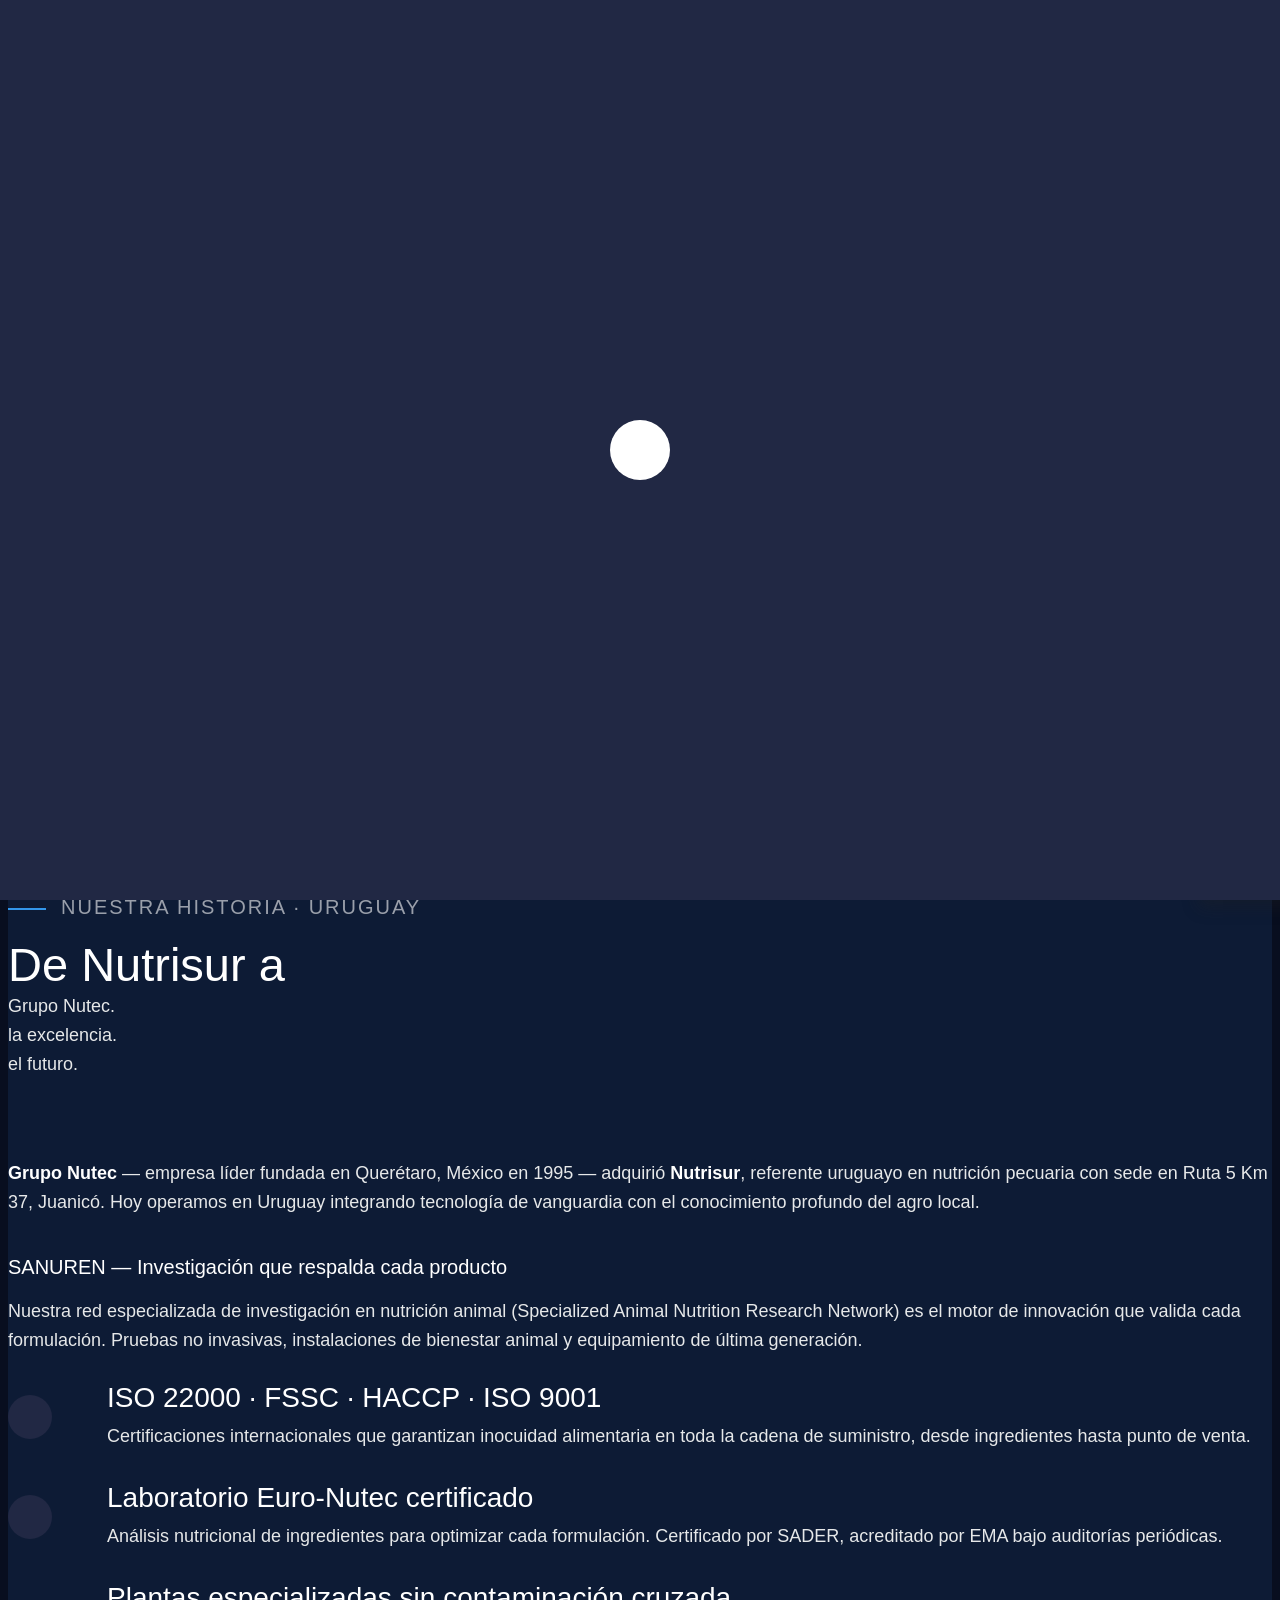
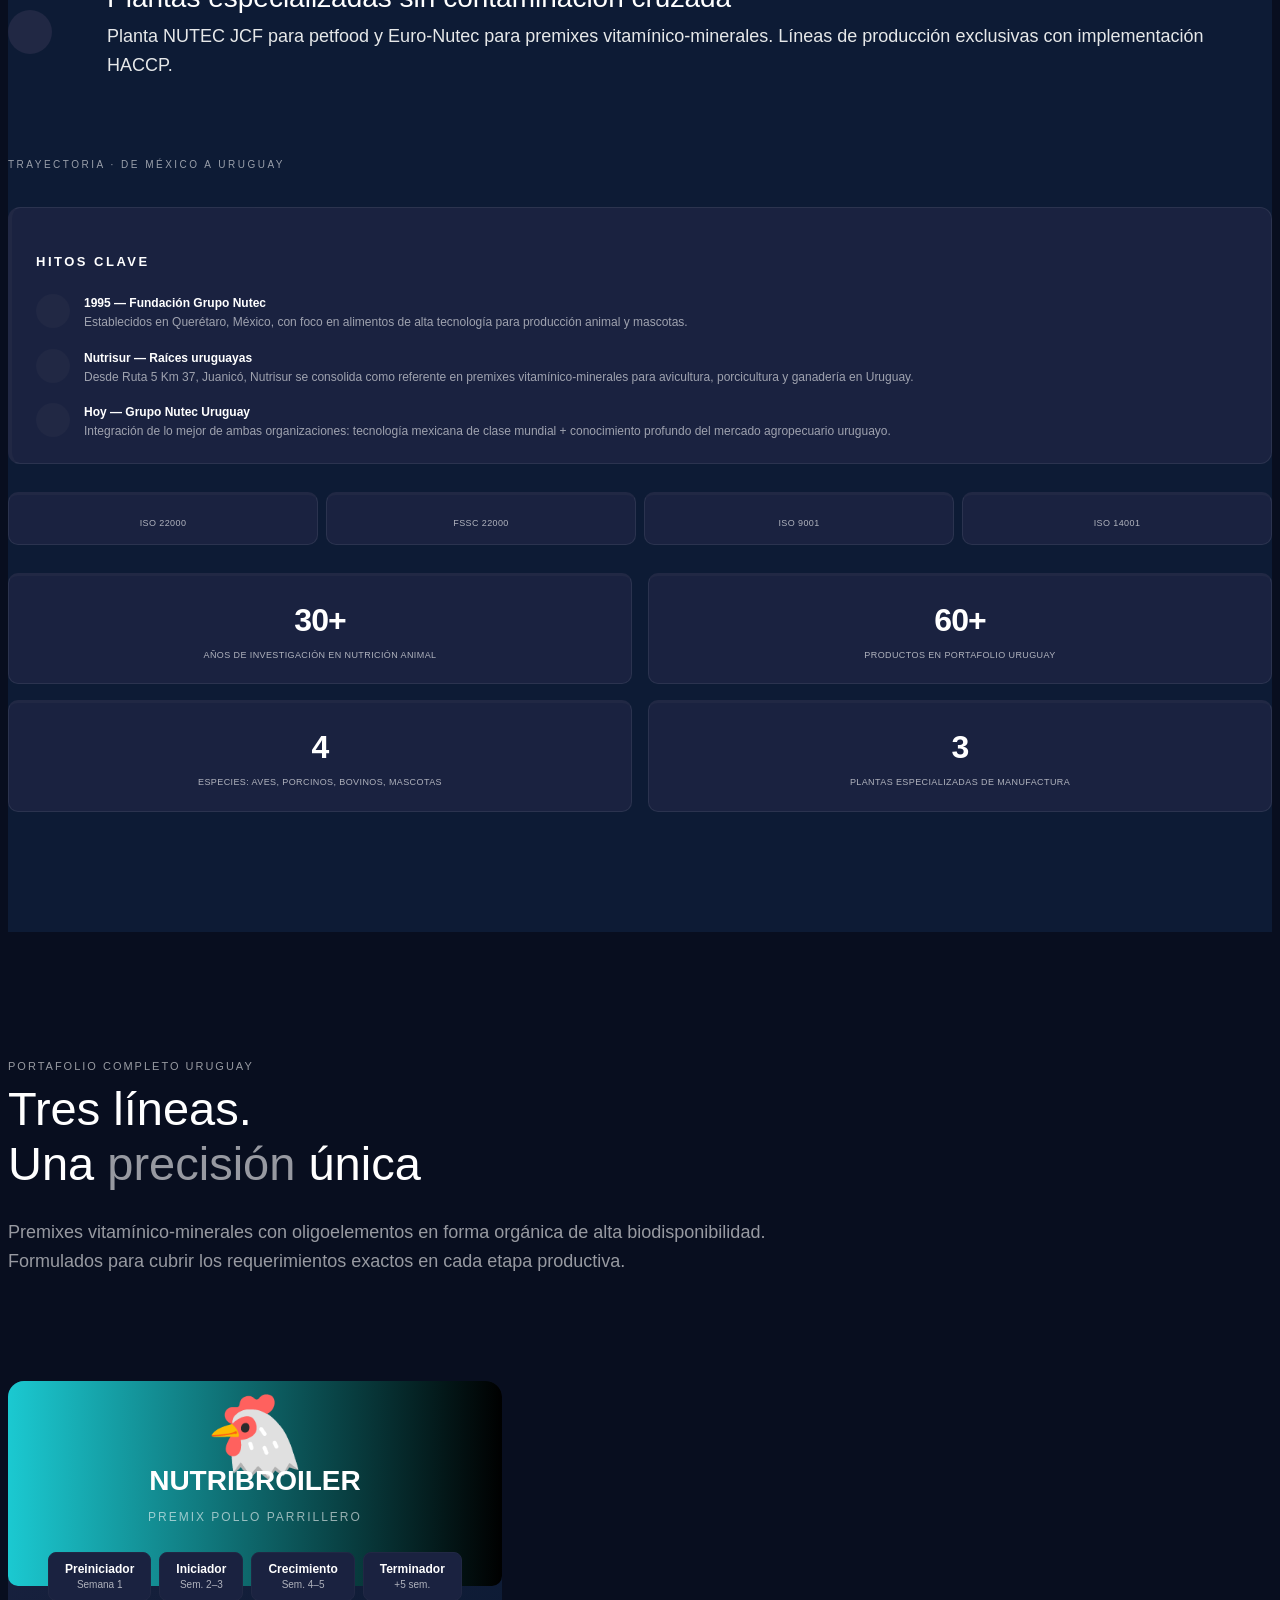
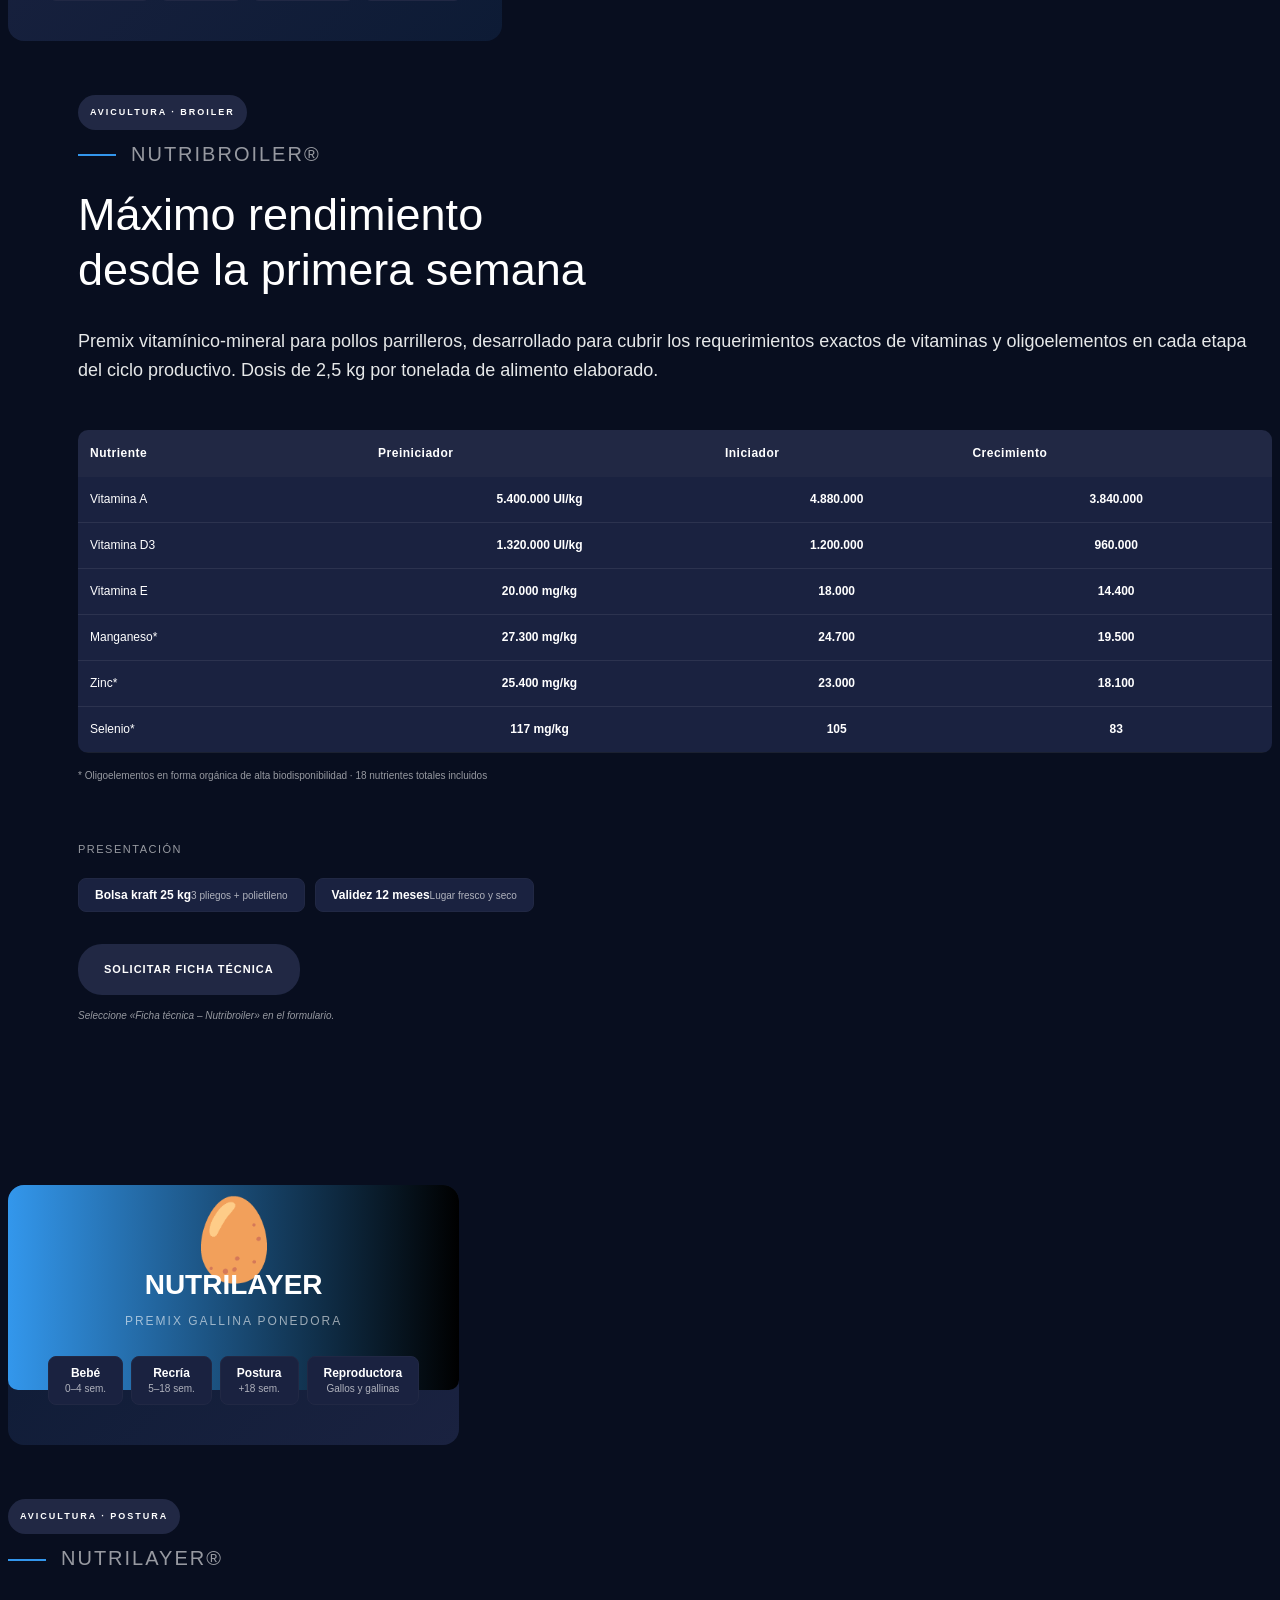
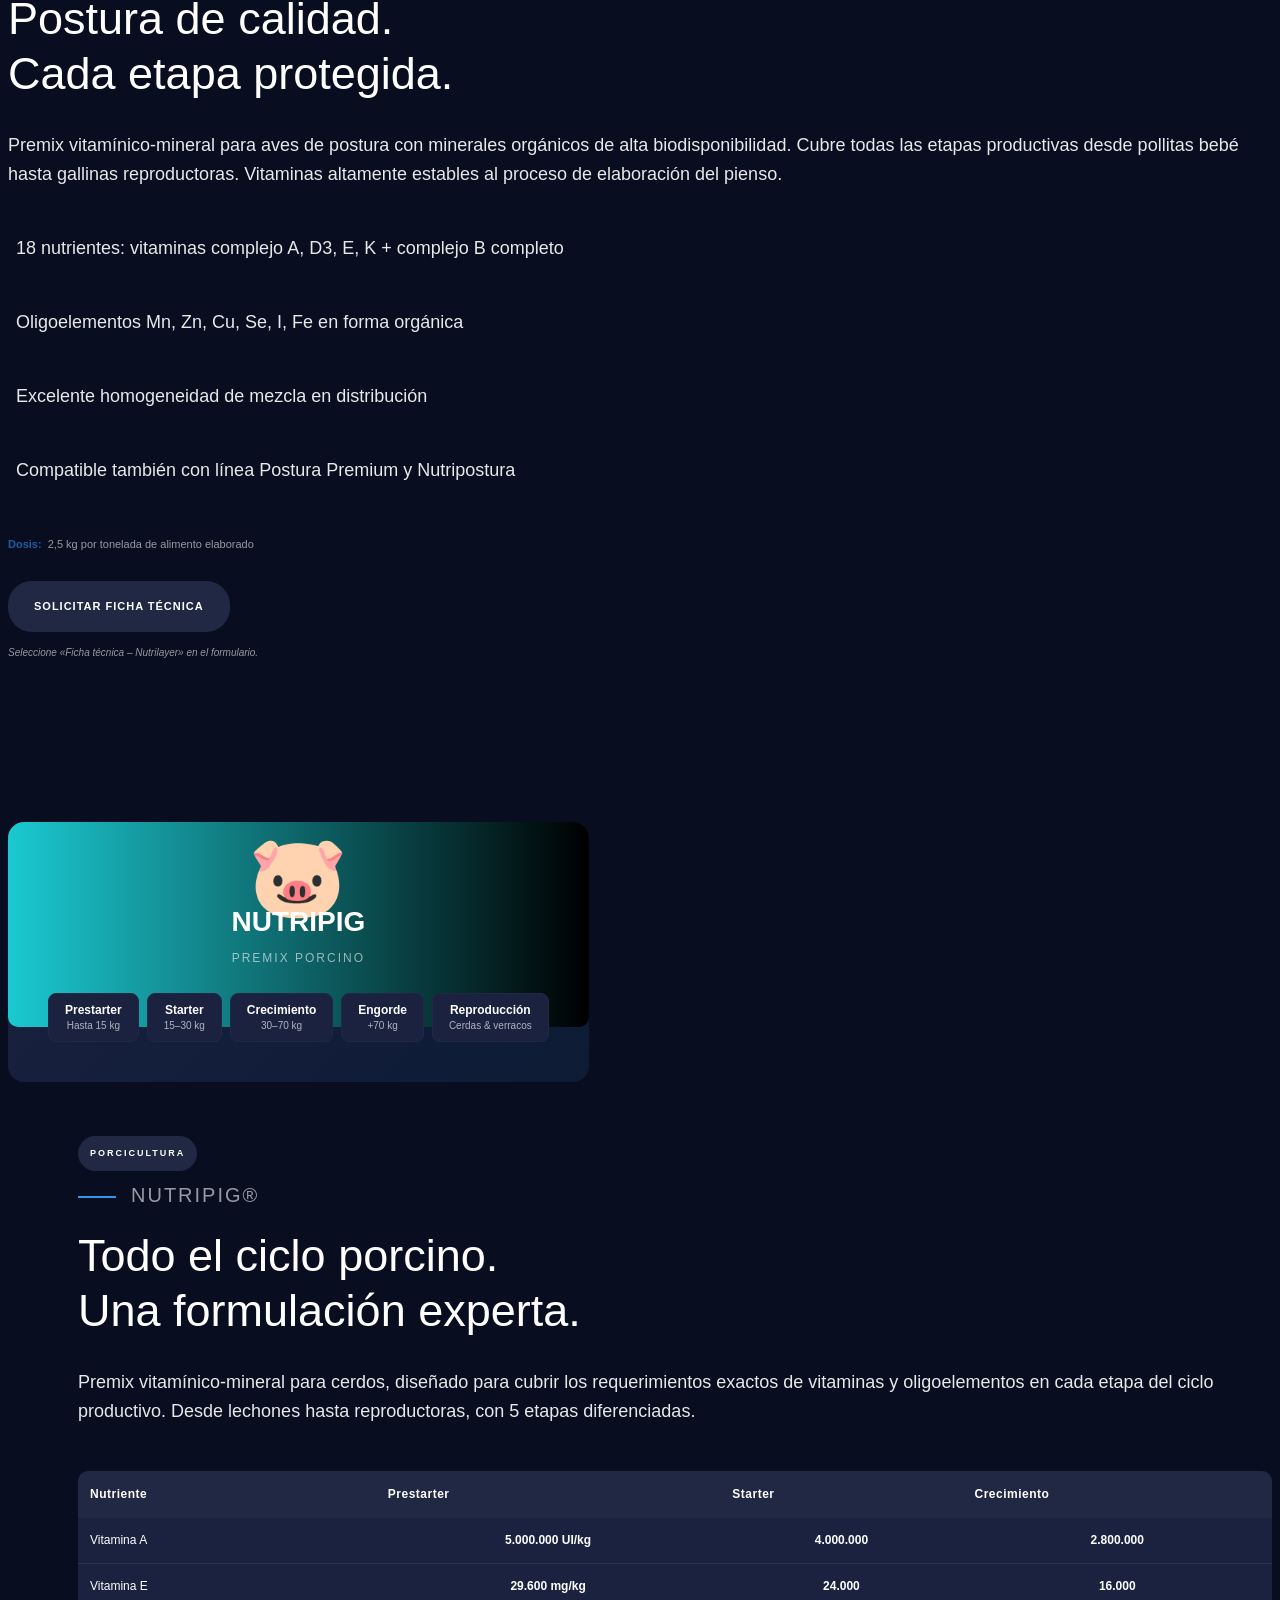
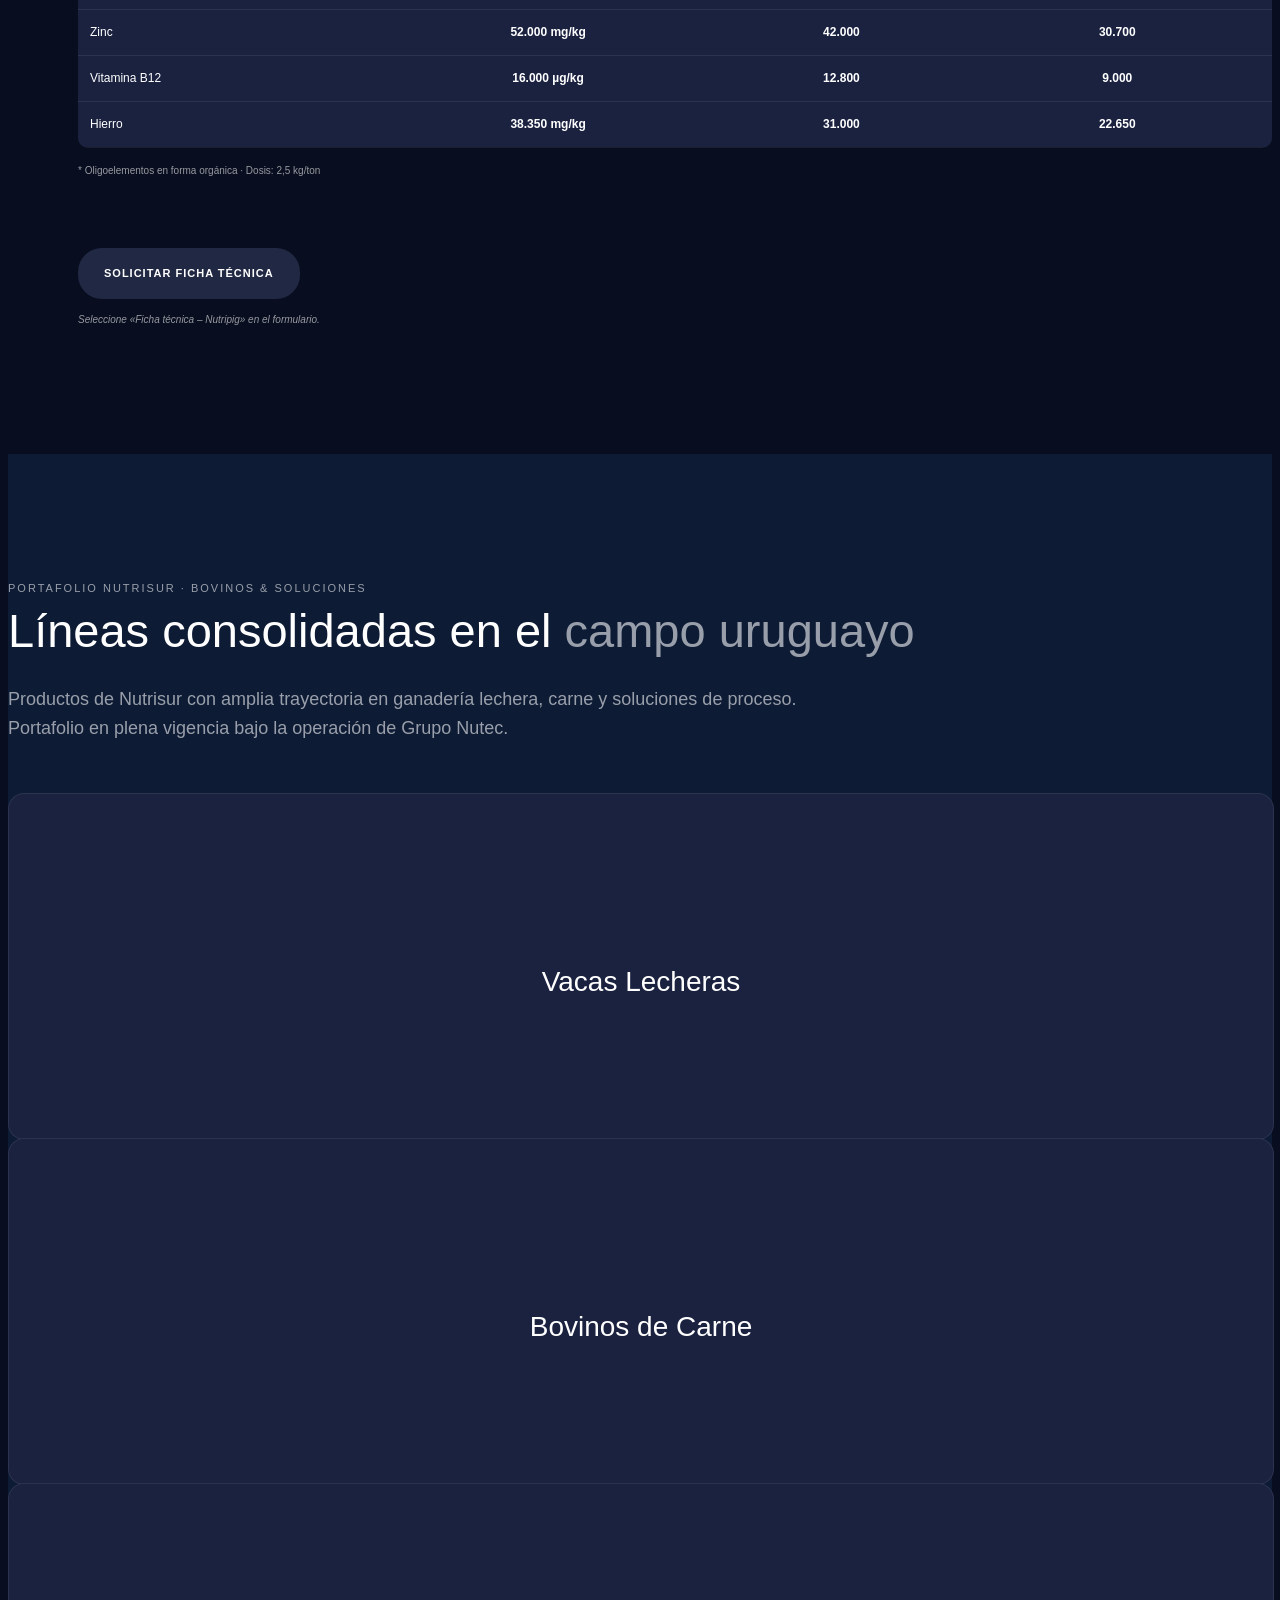
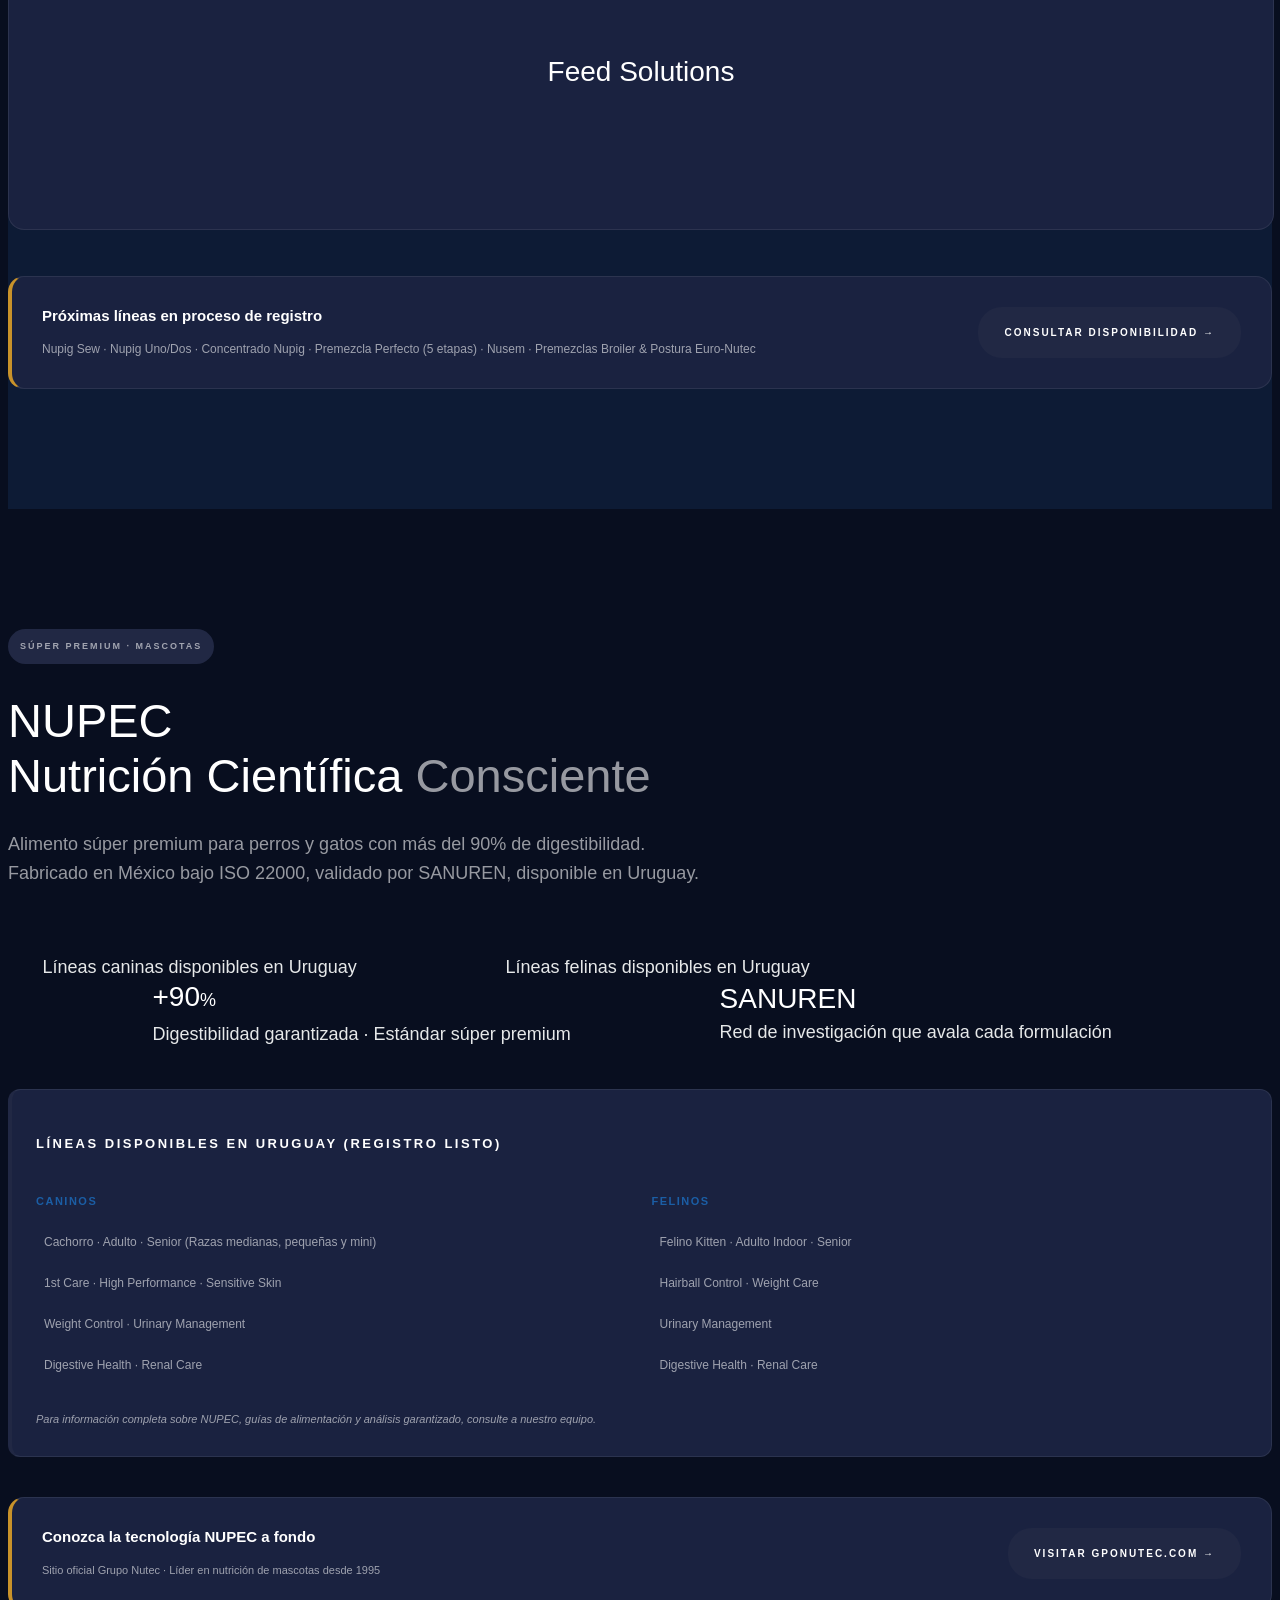
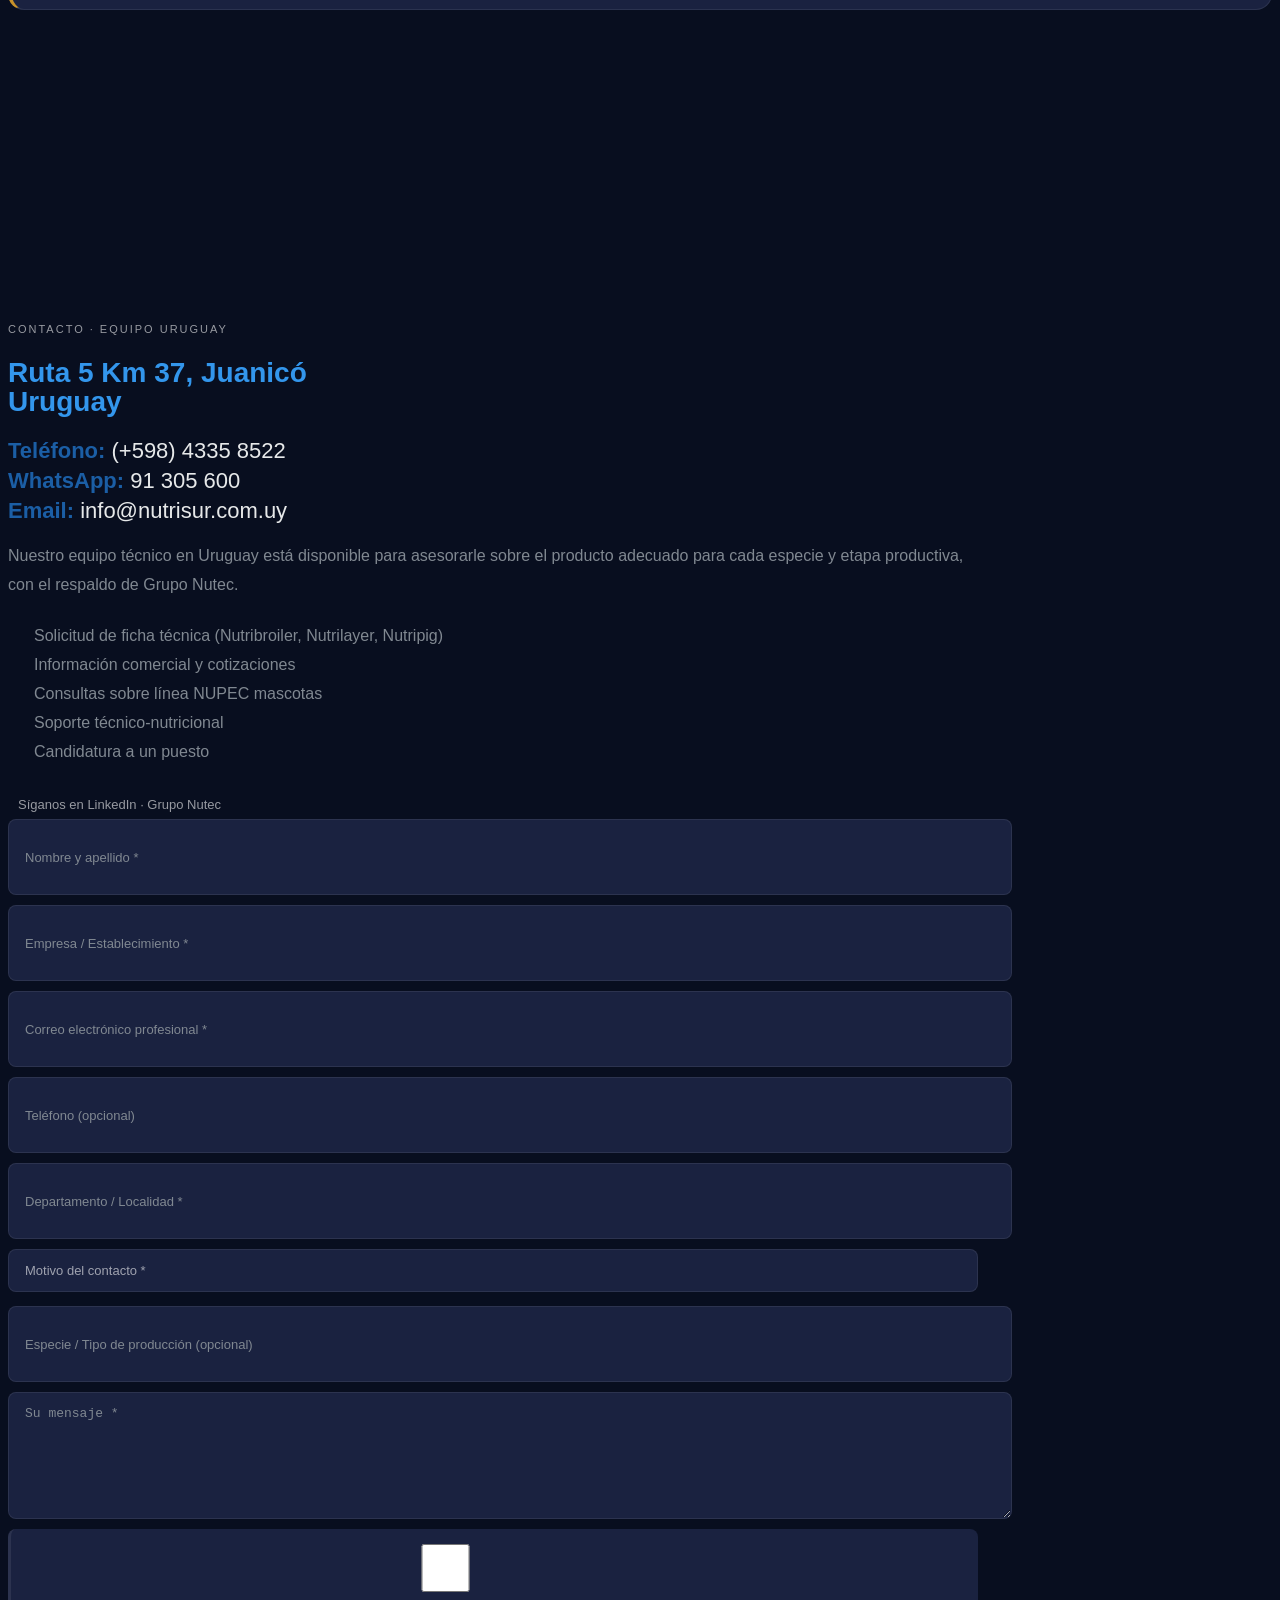
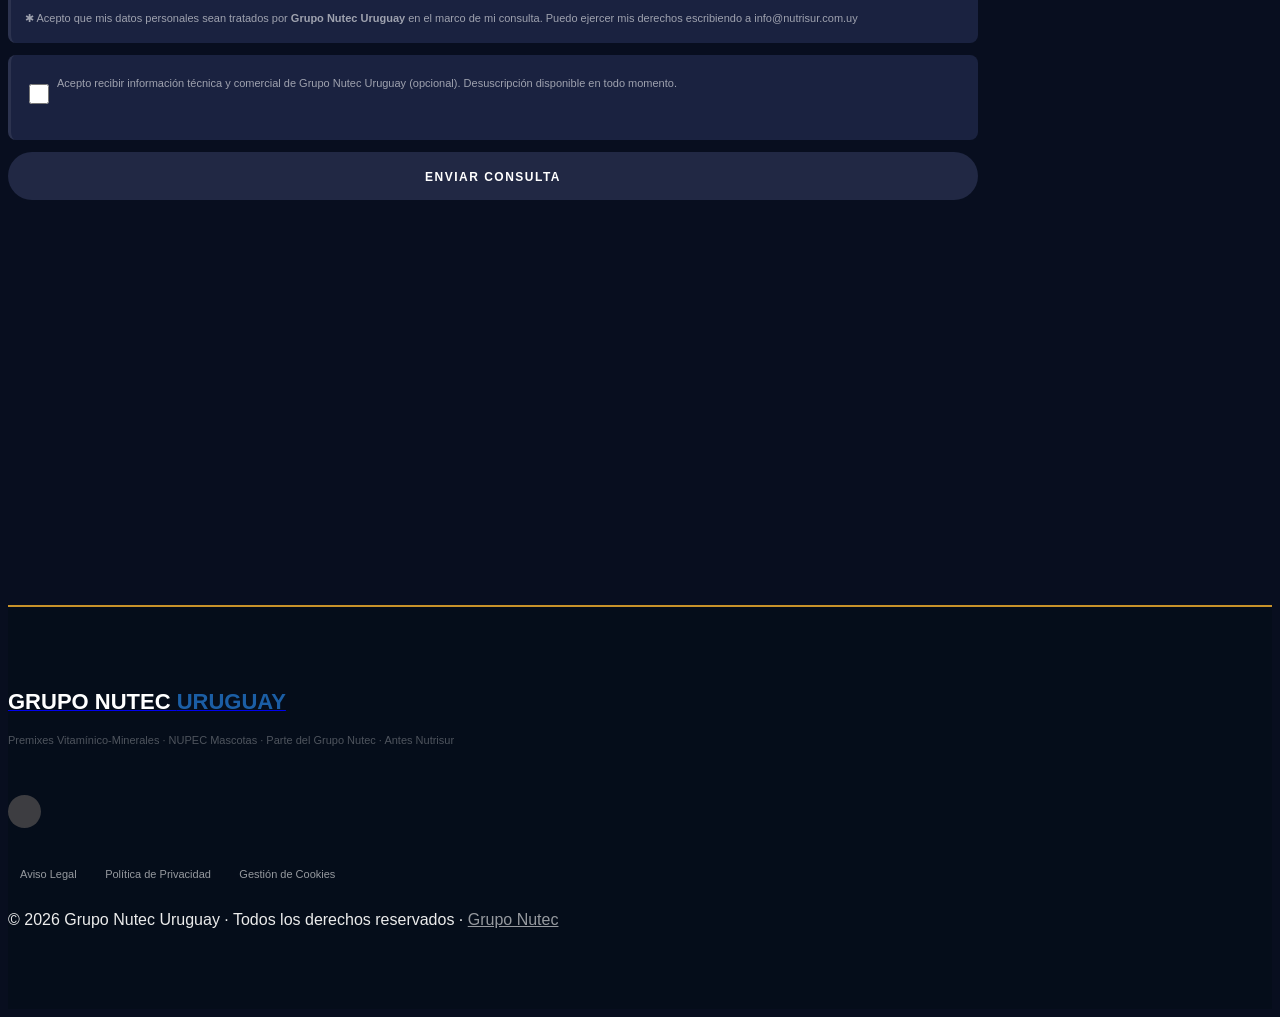
==== index.html @ b15d18fd "Base project created" ====
<!DOCTYPE html>
<html lang="es">

<head>
    <meta charset="UTF-8" />
    <title>Grupo Nutec Uruguay – Nutrición Animal de Precisión | Nutrisur</title>
    <meta name="description"
        content="Grupo Nutec Uruguay – Premixes vitamínico-minerales para aves, porcinos y bovinos. Línea NUPEC Super Premium para mascotas. Sede en Juanicó, Uruguay." />
    <meta name="viewport" content="width=device-width, initial-scale=1">

    <!-- Template CSS -->
    <link rel="stylesheet" href="css/style.css">
    <link rel="stylesheet" href="css/responsive.css">

    <!--
    ╔══════════════════════════════════════════════════════════════════╗
    ║  GRUPO NUTEC URUGUAY — OVERRIDE DE MARCA                        ║
    ║  Paleta: oscuro azul-marino Nutec + acento verde Uruguay         ║
    ║                                                                  ║
    ║  bg-deep    : #04100A   (fondo principal, casi negro-verde)      ║
    ║  bg-dark    : #071510   (hero, secciones oscuras)                ║
    ║  bg-mid     : #0E2318   (secciones alternas)                     ║
    ║  bg-card    : #142E1E   (cards, panels)                          ║
    ║  accent     : #1A6B3A   (CTA, verde corporativo Nutec)           ║
    ║  accent-h   : #115228   (hover)                                  ║
    ║  accent-lit : #3DB86A   (icons, highlights)                      ║
    ║  gold       : #C8922A   (acento dorado Uruguay)                  ║
    ╚══════════════════════════════════════════════════════════════════╝
    -->
</head>

<body class="_active-preloader-ovh home-page-four cookie-banner-ready">

    <!-- ════ COOKIE CONSENT BANNER ═══════════════════════════════════════ -->
    <div id="cookie-banner" class="cookie-banner" style="display:none;">
        <div class="cookie-content">
            <p>Utilizamos cookies para mejorar su experiencia. <a href="legal/privacidad-es.html"
                    id="cookie-settings-trigger">Más información</a></p>
            <div class="cookie-buttons">
                <button id="cookie-accept-all" class="cookie-btn cookie-accept">Aceptar todo</button>
                <button id="cookie-reject" class="cookie-btn cookie-reject">Rechazar</button>
                <button id="cookie-settings" class="cookie-btn cookie-settings">Configurar</button>
            </div>
        </div>
    </div>

    <!-- ════ COOKIE MODAL ═══════════════════════════════════════════════ -->
    <div id="cookie-modal" class="mfp-hide" style="background:transparent;">
        <div class="cookie-modal-content">
            <button class="mfp-close cookie-close" type="button" aria-label="Cerrar">&times;</button>
            <h3 id="cookie-modal-title">Gestión de cookies</h3>
            <div class="cookie-categories">
                <label class="cookie-category">
                    <input type="checkbox" id="essential" checked disabled>
                    <span>Esenciales (siempre activas)</span>
                    <small>Necesarias para el funcionamiento del sitio (navegación, formularios)</small>
                </label>
                <label class="cookie-category">
                    <input type="checkbox" id="analytics">
                    <span>Estadísticas</span>
                    <small>Google Analytics – Datos anónimos de uso (visitas, páginas vistas)</small>
                </label>
                <label class="cookie-category">
                    <input type="checkbox" id="marketing">
                    <span>Publicidad</span>
                    <small>LinkedIn, Google Ads – Personalización de anuncios</small>
                </label>
            </div>
            <div class="cookie-config-info">
                <p><strong>Configuración:</strong> Las cookies esenciales son obligatorias. Las demás requieren su
                    consentimiento.</p>
                <p><a href="legal/privacidad-es.html" target="_blank">Leer nuestra política de cookies completa</a></p>
            </div>
            <div class="cookie-modal-buttons">
                <button id="save-preferences" class="cookie-btn cookie-save" type="button">Guardar preferencias</button>
                <button id="accept-all-modal" class="cookie-btn cookie-accept" type="button">Aceptar todo</button>
            </div>
        </div>
    </div>

    <div class="preloader">
        <div class="spinner"></div>
    </div>

    <!-- ════════════════════════════════════════════════════
     §01 · HEADER
    ════════════════════════════════════════════════════════ -->
    <header class="header home-page-one" id="top">
        <nav class="navbar navbar-default header-navigation stricky">
            <div class="container clearfix">
                <div class="navbar-header">
                    <a class="navbar-brand" href="#hero">
                        <img src="css/images/NUTEC_URUGUAY_LOGO_LIGHT.png" alt="Grupo Nutec Uruguay – Nutrición Animal"
                            class="logo-default" style="max-height:44px;"
                            onerror="this.style.display='none'; this.parentNode.innerHTML='<span style=\'font-family:Barlow,sans-serif;font-weight:900;font-size:20px;color:#fff;letter-spacing:-0.5px;\'>GRUPO NUTEC <span style=\'color:#3DB86A;\'>UY</span></span>';" />
                    </a>
                </div>
                <div class="right-side-box">
                    <div class="lang-switcher">
                        <a href="index.html">🇺🇾 ES</a>
                        <a href="index-en.html">🇬🇧 EN</a>
                        <a href="index-pt.html">🇧🇷 PT</a>
                    </div>
                    <a href="#" class="sidemenu-btn flaticon-menu side-nav-opener" style="margin-left:14px;"></a>
                </div>
            </div>
        </nav>
    </header>


    <!-- ════════════════════════════════════════════════════
     §02 · HERO
    ════════════════════════════════════════════════════════ -->
    <section class="banner-style-four text-center" id="hero">
        <div class="container">

            <div class="tag-line">
                Nutrición Animal &nbsp;·&nbsp; Premixes Vitamínico-Minerales &nbsp;·&nbsp; Avicultura · Porcicultura ·
                Ganadería · Mascotas
            </div>

            <h3>
                Nutrición de precisión<br />
                para el agro <span>uruguayo</span>
            </h3>

            <p>
                Grupo Nutec adquirió Nutrisur e integra 30 años de investigación global<br />
                con el profundo conocimiento del mercado pecuario uruguayo.<br />
                Premixes, balanceados y alimentos súper premium para cada especie.
            </p>

            <div style="display:flex; gap:14px; justify-content:center; flex-wrap:wrap; margin-top:34px;">
                <a href="#productos" class="view-more scroll-to-target" data-target="#productos">
                    Ver portafolio
                </a>
                <a href="#contacto" class="view-more outline scroll-to-target" data-target="#contacto">
                    Consultar al equipo
                </a>
            </div>

        </div>
    </section>


    <!-- ════════════════════════════════════════════════════
     §03 · QUIÉNES SOMOS / HISTORIA
    ════════════════════════════════════════════════════════ -->
    <section class="about-style-two light-dark-bg sec-pad" id="quienes">
        <div class="container">
            <div class="row">

                <div class="col-md-6">
                    <div class="about-content">
                        <div class="main-title-box">

                            <div class="tag-line">Nuestra historia · Uruguay</div>

                            <div class="title-text">
                                De Nutrisur a
                                <br>
                                <div class="type-wrap">
                                    <div class="typed-strings">
                                        <p>Grupo Nutec.</p>
                                        <p>la excelencia.</p>
                                        <p>el futuro.</p>
                                    </div>
                                    <div class="typed"></div>
                                </div>
                            </div>

                            <p>
                                <strong style="color:var(--white);">Grupo Nutec</strong> — empresa líder fundada en
                                Querétaro, México en 1995 — adquirió <strong
                                    style="color:var(--white);">Nutrisur</strong>, referente uruguayo en nutrición
                                pecuaria con sede en Ruta 5 Km 37, Juanicó. Hoy operamos en Uruguay integrando
                                tecnología de vanguardia con el conocimiento profundo del agro local.
                            </p>

                        </div>

                        <div class="title-box" style="margin-top:36px; margin-bottom:28px;">
                            <h3 style="color:var(--white); font-size:20px;">
                                SANUREN — Investigación que respalda cada producto
                            </h3>


                            <p>Nuestra red especializada de investigación en nutrición animal (Specialized Animal
                                Nutrition Research Network) es el motor de innovación que valida cada formulación.
                                Pruebas no invasivas, instalaciones de bienestar animal y equipamiento de última
                                generación.</p>
                        </div>

                        <div class="single-about-feature-box">
                            <div class="icon-box">
                                <div class="inner"><i class="fas fa-certificate"></i></div>
                            </div>
                            <div class="text-box">
                                <h3>ISO 22000 · FSSC · HACCP · ISO 9001</h3>
                                <p>Certificaciones internacionales que garantizan inocuidad alimentaria en toda la
                                    cadena de suministro, desde ingredientes hasta punto de venta.</p>
                            </div>
                        </div>

                        <div class="single-about-feature-box style-two" style="margin-top:32px;">
                            <div class="icon-box">
                                <div class="inner"><i class="fas fa-flask"></i></div>
                            </div>
                            <div class="text-box">
                                <h3>Laboratorio Euro-Nutec certificado</h3>
                                <p>Análisis nutricional de ingredientes para optimizar cada formulación. Certificado por
                                    SADER, acreditado por EMA bajo auditorías periódicas.</p>
                            </div>
                        </div>

                        <div class="single-about-feature-box" style="margin-top:32px;">
                            <div class="icon-box">
                                <div class="inner"><i class="fas fa-industry"></i></div>
                            </div>
                            <div class="text-box">
                                <h3>Plantas especializadas sin contaminación cruzada</h3>
                                <p>Planta NUTEC JCF para petfood y Euro-Nutec para premixes vitamínico-minerales. Líneas
                                    de producción exclusivas con implementación HACCP.</p>
                            </div>
                        </div>

                    </div>
                </div>

                <div class="col-md-6">
                    <!-- Timeline visual -->
                    <div style="padding-top:60px;">
                        <p
                            style="color:var(--muted); font-size:10px; text-transform:uppercase; letter-spacing:2.5px; margin-bottom:20px;">
                            Trayectoria · De México a Uruguay
                        </p>

                        <div class="supfeed-box">
                            <h4>Hitos clave</h4>
                            <div class="supfeed-layer">
                                <div class="layer-icon"><i class="fas fa-flag"></i></div>
                                <p><strong>1995 — Fundación Grupo Nutec</strong><br />Establecidos en Querétaro, México,
                                    con foco en alimentos de alta tecnología para producción animal y mascotas.</p>
                            </div>
                            <div class="supfeed-layer">
                                <div class="layer-icon"><i class="fas fa-map-marker-alt"></i></div>
                                <p><strong>Nutrisur — Raíces uruguayas</strong><br />Desde Ruta 5 Km 37, Juanicó,
                                    Nutrisur se consolida como referente en premixes vitamínico-minerales para
                                    avicultura, porcicultura y ganadería en Uruguay.</p>
                            </div>
                            <div class="supfeed-layer">
                                <div class="layer-icon"><i class="fas fa-handshake"></i></div>
                                <p><strong>Hoy — Grupo Nutec Uruguay</strong><br />Integración de lo mejor de ambas
                                    organizaciones: tecnología mexicana de clase mundial + conocimiento profundo del
                                    mercado agropecuario uruguayo.</p>
                            </div>
                        </div>

                        <div class="patent-grid" style="grid-template-columns: repeat(4,1fr); margin-top:28px;">
                            <div class="patent-item"><i class="fas fa-certificate"></i><span>ISO 22000</span></div>
                            <div class="patent-item"><i class="fas fa-shield-alt"></i><span>FSSC 22000</span></div>
                            <div class="patent-item"><i class="fas fa-check-circle"></i><span>ISO 9001</span></div>
                            <div class="patent-item"><i class="fas fa-leaf"></i><span>ISO 14001</span></div>
                        </div>

                        <!-- Fun facts -->
                        <div style="display:grid; grid-template-columns:1fr 1fr; gap:16px; margin-top:28px;">
                            <div class="patent-item" style="padding:22px 16px;">
                                <span
                                    style="font-size:32px; font-weight:900; color:var(--white); opacity:1; letter-spacing:-1px; display:block; margin-bottom:6px;">30+</span>
                                <span>Años de investigación en nutrición animal</span>
                            </div>
                            <div class="patent-item" style="padding:22px 16px;">
                                <span
                                    style="font-size:32px; font-weight:900; color:var(--white); opacity:1; letter-spacing:-1px; display:block; margin-bottom:6px;">60+</span>
                                <span>Productos en portafolio Uruguay</span>
                            </div>
                            <div class="patent-item" style="padding:22px 16px;">
                                <span
                                    style="font-size:32px; font-weight:900; color:var(--white); opacity:1; letter-spacing:-1px; display:block; margin-bottom:6px;">4</span>
                                <span>Especies: aves, porcinos, bovinos, mascotas</span>
                            </div>
                            <div class="patent-item" style="padding:22px 16px;">
                                <span
                                    style="font-size:32px; font-weight:900; color:var(--white); opacity:1; letter-spacing:-1px; display:block; margin-bottom:6px;">3</span>
                                <span>Plantas especializadas de manufactura</span>
                            </div>
                        </div>
                    </div>
                </div>

            </div>
        </div>
    </section>


    <!-- ════════════════════════════════════════════════════
     §04 · PORTAFOLIO — PREMIXES PECUARIOS
    ════════════════════════════════════════════════════════ -->
    <section class="feature-style-two sec-pad dark-bg home-page-four" id="productos">
        <div class="container">

            <div class="sec-title text-center light" style="margin-bottom:50px;">
                <div class="tag-line">Portafolio completo Uruguay</div>
                <h3>Tres líneas.<br />Una <span style="color:var(--accent-lit);">precisión</span> única</h3>
                <p>Premixes vitamínico-minerales con oligoelementos en forma orgánica de alta
                    biodisponibilidad.<br />Formulados para cubrir los requerimientos exactos en cada etapa productiva.
                </p>
            </div>

            <!-- ── NUTRIBROILER ── -->
            <div class="row" style="margin-bottom:70px;">
                <div class="col-md-5 col-sm-12 col-xs-12">
                    <div class="img-box gradient-five">
                        <div class="inner" style="padding:40px; text-align:center;">
                            <div style="font-size:80px; margin-bottom:16px;">🐔</div>
                            <p
                                style="font-family:'Barlow',sans-serif; font-weight:900; font-size:28px; color:var(--white); margin:0;">
                                NUTRIBROILER</p>
                            <p
                                style="color:var(--muted); font-size:12px; margin-top:8px; text-transform:uppercase; letter-spacing:2px;">
                                Premix Pollo Parrillero</p>
                            <div
                                style="display:flex; gap:8px; justify-content:center; flex-wrap:wrap; margin-top:20px;">
                                <span class="size-chip">Preiniciador<small
                                        style="font-size:10px;opacity:.65;font-weight:400;display:block;">Semana
                                        1</small></span>
                                <span class="size-chip">Iniciador<small
                                        style="font-size:10px;opacity:.65;font-weight:400;display:block;">Sem.
                                        2–3</small></span>
                                <span class="size-chip">Crecimiento<small
                                        style="font-size:10px;opacity:.65;font-weight:400;display:block;">Sem.
                                        4–5</small></span>
                                <span class="size-chip">Terminador<small
                                        style="font-size:10px;opacity:.65;font-weight:400;display:block;">+5
                                        sem.</small></span>
                            </div>
                        </div>
                    </div>
                </div>
                <div class="col-md-7 col-sm-12 col-xs-12">
                    <div class="feature-content">
                        <span class="nf-badge nf-badge-tech">Avicultura · Broiler</span>
                        <div class="tag-line" style="color:var(--muted) !important; margin-bottom:8px;">Nutribroiler®
                        </div>
                        <h3>Máximo rendimiento<br />desde la primera semana</h3>
                        <p>Premix vitamínico-mineral para pollos parrilleros, desarrollado para cubrir los
                            requerimientos exactos de vitaminas y oligoelementos en cada etapa del ciclo productivo.
                            Dosis de 2,5 kg por tonelada de alimento elaborado.</p>

                        <table class="nutri-table">
                            <thead>
                                <tr>
                                    <th>Nutriente</th>
                                    <th>Preiniciador</th>
                                    <th>Iniciador</th>
                                    <th>Crecimiento</th>
                                </tr>
                            </thead>
                            <tbody>
                                <tr>
                                    <td>Vitamina A</td>
                                    <td>5.400.000 UI/kg</td>
                                    <td>4.880.000</td>
                                    <td>3.840.000</td>
                                </tr>
                                <tr>
                                    <td>Vitamina D3</td>
                                    <td>1.320.000 UI/kg</td>
                                    <td>1.200.000</td>
                                    <td>960.000</td>
                                </tr>
                                <tr>
                                    <td>Vitamina E</td>
                                    <td>20.000 mg/kg</td>
                                    <td>18.000</td>
                                    <td>14.400</td>
                                </tr>
                                <tr>
                                    <td>Manganeso*</td>
                                    <td>27.300 mg/kg</td>
                                    <td>24.700</td>
                                    <td>19.500</td>
                                </tr>
                                <tr>
                                    <td>Zinc*</td>
                                    <td>25.400 mg/kg</td>
                                    <td>23.000</td>
                                    <td>18.100</td>
                                </tr>
                                <tr>
                                    <td>Selenio*</td>
                                    <td>117 mg/kg</td>
                                    <td>105</td>
                                    <td>83</td>
                                </tr>
                            </tbody>
                        </table>
                        <p style="color:var(--muted); font-size:10px; margin-top:8px;">* Oligoelementos en forma
                            orgánica de alta biodisponibilidad · 18 nutrientes totales incluidos</p>

                        <p
                            style="color:var(--muted); font-size:11px; margin-top:14px; margin-bottom:8px; text-transform:uppercase; letter-spacing:1.5px;">
                            Presentación</p>
                        <div class="sizes-row">
                            <div class="size-chip">Bolsa kraft 25 kg<small
                                    style="font-size:10px;opacity:.65;font-weight:400;">3 pliegos + polietileno</small>
                            </div>
                            <div class="size-chip">Validez 12 meses<small
                                    style="font-size:10px;opacity:.65;font-weight:400;">Lugar fresco y seco</small>
                            </div>
                        </div>

                        <a href="#contacto" class="view-more scroll-to-target" data-target="#contacto"
                            style="margin-top:18px;">Solicitar ficha técnica</a>
                        <span class="ficha-form-note">Seleccione «Ficha técnica – Nutribroiler» en el formulario.</span>
                    </div>
                </div>
            </div>

            <!-- ── NUTRILAYER ── -->
            <div class="row" style="margin-bottom:70px;">
                <div class="col-md-6 col-sm-12 col-xs-12 pull-right text-right">
                    <div class="img-box gradient-six">
                        <div class="inner" style="padding:40px; text-align:center;">
                            <div style="font-size:80px; margin-bottom:16px;">🥚</div>
                            <p
                                style="font-family:'Barlow',sans-serif; font-weight:900; font-size:28px; color:var(--white); margin:0;">
                                NUTRILAYER</p>
                            <p
                                style="color:var(--muted); font-size:12px; margin-top:8px; text-transform:uppercase; letter-spacing:2px;">
                                Premix Gallina Ponedora</p>
                            <div
                                style="display:flex; gap:8px; justify-content:center; flex-wrap:wrap; margin-top:20px;">
                                <span class="size-chip">Bebé<small
                                        style="display:block;font-size:10px;opacity:.65;font-weight:400;">0–4
                                        sem.</small></span>
                                <span class="size-chip">Recría<small
                                        style="display:block;font-size:10px;opacity:.65;font-weight:400;">5–18
                                        sem.</small></span>
                                <span class="size-chip">Postura<small
                                        style="display:block;font-size:10px;opacity:.65;font-weight:400;">+18
                                        sem.</small></span>
                                <span class="size-chip">Reproductora<small
                                        style="display:block;font-size:10px;opacity:.65;font-weight:400;">Gallos y
                                        gallinas</small></span>
                            </div>
                        </div>
                    </div>
                </div>
                <div class="col-md-6 col-sm-12 col-xs-12 pull-left">
                    <div class="feature-content">
                        <span class="nf-badge nf-badge-tech">Avicultura · Postura</span>
                        <div class="tag-line" style="color:var(--muted) !important; margin-bottom:8px;">Nutrilayer®
                        </div>
                        <h3>Postura de calidad.<br />Cada etapa protegida.</h3>
                        <p>Premix vitamínico-mineral para aves de postura con minerales orgánicos de alta
                            biodisponibilidad. Cubre todas las etapas productivas desde pollitas bebé hasta gallinas
                            reproductoras. Vitaminas altamente estables al proceso de elaboración del pienso.</p>

                        <div class="check-list" style="margin:18px 0;">
                            <p><i class="fas fa-check"></i> 18 nutrientes: vitaminas complejo A, D3, E, K + complejo B
                                completo</p>
                            <p><i class="fas fa-check"></i> Oligoelementos Mn, Zn, Cu, Se, I, Fe en forma orgánica</p>
                            <p><i class="fas fa-check"></i> Excelente homogeneidad de mezcla en distribución</p>
                            <p><i class="fas fa-check"></i> Compatible también con línea Postura Premium y Nutripostura
                            </p>
                        </div>

                        <p style="color:var(--muted); font-size:11px; margin-bottom:22px;"><strong
                                style="color:var(--accent-lit);">Dosis:</strong>&nbsp; 2,5 kg por tonelada de alimento
                            elaborado</p>

                        <a href="#contacto" class="view-more scroll-to-target" data-target="#contacto">Solicitar ficha
                            técnica</a>
                        <span class="ficha-form-note">Seleccione «Ficha técnica – Nutrilayer» en el formulario.</span>
                    </div>
                </div>
            </div>

            <!-- ── NUTRIPIG ── -->
            <div class="row">
                <div class="col-md-5 col-sm-12 col-xs-12">
                    <div class="img-box gradient-five">
                        <div class="inner" style="padding:40px; text-align:center;">
                            <div style="font-size:80px; margin-bottom:16px;">🐷</div>
                            <p
                                style="font-family:'Barlow',sans-serif; font-weight:900; font-size:28px; color:var(--white); margin:0;">
                                NUTRIPIG</p>
                            <p
                                style="color:var(--muted); font-size:12px; margin-top:8px; text-transform:uppercase; letter-spacing:2px;">
                                Premix Porcino</p>
                            <div
                                style="display:flex; gap:8px; justify-content:center; flex-wrap:wrap; margin-top:20px;">
                                <span class="size-chip">Prestarter<small
                                        style="display:block;font-size:10px;opacity:.65;font-weight:400;">Hasta 15
                                        kg</small></span>
                                <span class="size-chip">Starter<small
                                        style="display:block;font-size:10px;opacity:.65;font-weight:400;">15–30
                                        kg</small></span>
                                <span class="size-chip">Crecimiento<small
                                        style="display:block;font-size:10px;opacity:.65;font-weight:400;">30–70
                                        kg</small></span>
                                <span class="size-chip">Engorde<small
                                        style="display:block;font-size:10px;opacity:.65;font-weight:400;">+70
                                        kg</small></span>
                                <span class="size-chip">Reproducción<small
                                        style="display:block;font-size:10px;opacity:.65;font-weight:400;">Cerdas &
                                        verracos</small></span>
                            </div>
                        </div>
                    </div>
                </div>
                <div class="col-md-7 col-sm-12 col-xs-12">
                    <div class="feature-content">
                        <span class="nf-badge nf-badge-tech">Porcicultura</span>
                        <div class="tag-line" style="color:var(--muted) !important; margin-bottom:8px;">Nutripig®</div>
                        <h3>Todo el ciclo porcino.<br />Una formulación experta.</h3>
                        <p>Premix vitamínico-mineral para cerdos, diseñado para cubrir los requerimientos exactos de
                            vitaminas y oligoelementos en cada etapa del ciclo productivo. Desde lechones hasta
                            reproductoras, con 5 etapas diferenciadas.</p>

                        <table class="nutri-table">
                            <thead>
                                <tr>
                                    <th>Nutriente</th>
                                    <th>Prestarter</th>
                                    <th>Starter</th>
                                    <th>Crecimiento</th>
                                </tr>
                            </thead>
                            <tbody>
                                <tr>
                                    <td>Vitamina A</td>
                                    <td>5.000.000 UI/kg</td>
                                    <td>4.000.000</td>
                                    <td>2.800.000</td>
                                </tr>
                                <tr>
                                    <td>Vitamina E</td>
                                    <td>29.600 mg/kg</td>
                                    <td>24.000</td>
                                    <td>16.000</td>
                                </tr>
                                <tr>
                                    <td>Zinc</td>
                                    <td>52.000 mg/kg</td>
                                    <td>42.000</td>
                                    <td>30.700</td>
                                </tr>
                                <tr>
                                    <td>Vitamina B12</td>
                                    <td>16.000 µg/kg</td>
                                    <td>12.800</td>
                                    <td>9.000</td>
                                </tr>
                                <tr>
                                    <td>Hierro</td>
                                    <td>38.350 mg/kg</td>
                                    <td>31.000</td>
                                    <td>22.650</td>
                                </tr>
                            </tbody>
                        </table>
                        <p style="color:var(--muted); font-size:10px; margin-top:8px;">* Oligoelementos en forma
                            orgánica · Dosis: 2,5 kg/ton</p>

                        <a href="#contacto" class="view-more scroll-to-target" data-target="#contacto"
                            style="margin-top:18px;">Solicitar ficha técnica</a>
                        <span class="ficha-form-note">Seleccione «Ficha técnica – Nutripig» en el formulario.</span>
                    </div>
                </div>
            </div>

        </div>
    </section>


    <!-- ════════════════════════════════════════════════════
     §05 · PORTAFOLIO NUTRISUR — BOVINOS & FEED SOLUTIONS
    ════════════════════════════════════════════════════════ -->
    <section class="service-style-two light-dark-bg sec-pad" id="bovinos">
        <div class="container">

            <div class="sec-title text-center light" style="margin-bottom:50px;">
                <div class="tag-line">Portafolio Nutrisur · Bovinos & Soluciones</div>
                <h3>Líneas consolidadas en el <span style="color:var(--accent-lit);">campo uruguayo</span></h3>
                <p>Productos de Nutrisur con amplia trayectoria en ganadería lechera, carne y soluciones de
                    proceso.<br />
                    Portafolio en plena vigencia bajo la operación de Grupo Nutec.</p>
            </div>

            <div class="row">
                <div class="col-md-4 col-sm-6 col-xs-12">
                    <div class="single-service-content flip-hover">
                        <div class="front">
                            <div class="inner-content">
                                <i class="fas fa-cow"></i>
                                <h3>Vacas Lecheras</h3>
                            </div>
                        </div>
                        <div class="back">
                            <div class="overlay">
                                <div class="box">
                                    <div class="content">
                                        <i class="fas fa-cow"></i>
                                        <h3>Vacas Lecheras</h3>
                                        <p>Nuterlac · Nucleo DP 18 · Nutri Max · Nutriparto Potenciado · Nutriparto Plus
                                            · Nutridairy Max · Nutribov Lecheras. Soluciones específicas para cada etapa
                                            productiva.</p>
                                    </div>
                                </div>
                            </div>
                        </div>
                    </div>
                </div>
                <div class="col-md-4 col-sm-6 col-xs-12">
                    <div class="single-service-content flip-hover">
                        <div class="front">
                            <div class="inner-content">
                                <i class="fas fa-drumstick-bite"></i>
                                <h3>Bovinos de Carne</h3>
                            </div>
                        </div>
                        <div class="back">
                            <div class="overlay">
                                <div class="box">
                                    <div class="content">
                                        <i class="fas fa-drumstick-bite"></i>
                                        <h3>Bovinos de Carne</h3>
                                        <p>Nuterlac · Nutri Max · Nutripro · Nutri Feedlot. Formulaciones para máximo
                                            rendimiento en producción cárnica, desde cría hasta feedlot.</p>
                                    </div>
                                </div>
                            </div>
                        </div>
                    </div>
                </div>
                <div class="col-md-4 col-sm-6 col-xs-12">
                    <div class="single-service-content flip-hover">
                        <div class="front">
                            <div class="inner-content">
                                <i class="fas fa-drumstick-bite"></i>
                                <h3>Feed Solutions</h3>
                            </div>
                        </div>
                        <div class="back">
                            <div class="overlay">
                                <div class="box">
                                    <div class="content">
                                        <i class="fas fa-drumstick-bite"></i>
                                        <h3>Feed Solutions</h3>
                                        <p>Thermo Plus y Feedsteam — soluciones especializadas para optimización del
                                            proceso de elaboración de alimentos balanceados en plantas industriales.</p>
                                    </div>
                                </div>
                            </div>
                        </div>
                    </div>
                </div>
            </div>

            <!-- En proceso de registro -->
            <div class="nutec-global-banner" style="margin-top:48px;">
                <div>
                    <p style="font-weight:700; font-size:15px; color:var(--white); margin-bottom:5px;">Próximas líneas
                        en proceso de registro</p>
                    <p style="color:var(--muted); font-size:12px; margin:0;">Nupig Sew · Nupig Uno/Dos · Concentrado
                        Nupig · Premezcla Perfecto (5 etapas) · Nusem · Premezclas Broiler & Postura Euro-Nutec</p>
                </div>
                <a href="#contacto" class="btn-ext scroll-to-target" data-target="#contacto">
                    Consultar disponibilidad →
                </a>
            </div>

        </div>
    </section>


    <!-- ════════════════════════════════════════════════════
     §06 · NUPEC — MASCOTAS
    ════════════════════════════════════════════════════════ -->
    <section class="fun-fact-style-two sec-pad dark-bg" id="nupec">
        <div class="container">

            <div class="sec-title text-center light">
                <span class="nf-badge nf-badge-tech" style="margin-bottom:16px; display:inline-block;">Súper Premium ·
                    Mascotas</span>
                <h3>NUPEC<br />Nutrición Científica <span style="color:var(--accent-lit);">Consciente</span></h3>
                <p>Alimento súper premium para perros y gatos con más del 90% de digestibilidad.<br />
                    Fabricado en México bajo ISO 22000, validado por SANUREN, disponible en Uruguay.</p>
            </div>

            <div class="fun-fact-wrapper text-center row">
                <div class="single-fun-fact-style-two col-md-3">
                    <div class="icon-box"><i class="fas fa-dog"></i></div>
                    <div class="text-box">
                        <h3><span class="timer" data-from="0" data-to="13" data-speed="2500"
                                data-refresh-interval="50"></span></h3>
                        <p>Líneas caninas disponibles en Uruguay</p>
                    </div>
                </div>
                <div class="single-fun-fact-style-two col-md-3">
                    <div class="icon-box"><i class="fas fa-cat"></i></div>
                    <div class="text-box">
                        <h3><span class="timer" data-from="0" data-to="8" data-speed="2500"
                                data-refresh-interval="50"></span></h3>
                        <p>Líneas felinas disponibles en Uruguay</p>
                    </div>
                </div>
                <div class="single-fun-fact-style-two col-md-3">
                    <div class="icon-box">
                        <!-- <i class="fas fa-percentage"></i> -->
                    </div>
                    <div class="text-box">
                        <h3>+90<span style="font-size:18px; font-weight:400;">%</span></h3>
                        <p>Digestibilidad garantizada · Estándar súper premium</p>
                    </div>
                </div>
                <div class="single-fun-fact-style-two col-md-3">
                    <div class="icon-box"><i class="fas fa-microscope"></i></div>
                    <div class="text-box">
                        <h3>SANUREN</h3>
                        <p>Red de investigación que avala cada formulación</p>
                    </div>
                </div>
            </div>

            <div class="supfeed-box" style="margin-top:40px;">
                <h4>Líneas disponibles en Uruguay (Registro Listo)</h4>
                <div style="display:grid; grid-template-columns:1fr 1fr; gap:20px;">
                    <div>
                        <p
                            style="color:var(--accent-lit); font-size:11px; font-weight:700; text-transform:uppercase; letter-spacing:1.5px; margin-bottom:12px;">
                            Caninos</p>
                        <div class="check-list">
                            <p><i class="fas fa-check"></i> Cachorro · Adulto · Senior (Razas medianas, pequeñas y mini)
                            </p>
                            <p><i class="fas fa-check"></i> 1st Care · High Performance · Sensitive Skin</p>
                            <p><i class="fas fa-check"></i> Weight Control · Urinary Management</p>
                            <p><i class="fas fa-check"></i> Digestive Health · Renal Care</p>
                        </div>
                    </div>
                    <div>
                        <p
                            style="color:var(--accent-lit); font-size:11px; font-weight:700; text-transform:uppercase; letter-spacing:1.5px; margin-bottom:12px;">
                            Felinos</p>
                        <div class="check-list">
                            <p><i class="fas fa-check"></i> Felino Kitten · Adulto Indoor · Senior</p>
                            <p><i class="fas fa-check"></i> Hairball Control · Weight Care</p>
                            <p><i class="fas fa-check"></i> Urinary Management</p>
                            <p><i class="fas fa-check"></i> Digestive Health · Renal Care</p>
                        </div>
                    </div>
                </div>
                <p style="color:var(--muted); font-size:11px; margin-top:16px; margin-bottom:0; font-style:italic;">Para
                    información completa sobre NUPEC, guías de alimentación y análisis garantizado, consulte a nuestro
                    equipo.</p>
            </div>

            <div class="nutec-global-banner">
                <div>
                    <p style="font-weight:700; font-size:15px; color:var(--white); margin-bottom:5px;">Conozca la
                        tecnología NUPEC a fondo</p>
                    <p style="color:var(--muted); font-size:11px;">Sitio oficial Grupo Nutec · Líder en nutrición de
                        mascotas desde 1995</p>
                </div>
                <a href="https://www.gponutec.com" class="btn-ext" target="_blank" rel="noopener noreferrer">
                    Visitar gponutec.com →
                </a>
            </div>

        </div>
    </section>


    <!-- ════════════════════════════════════════════════════
     §07 · CONTACTO
    ════════════════════════════════════════════════════════ -->
    <section class="contact-style-one dark-bg sec-pad" id="contacto">
        <div class="container">
            <div class="row">

                <div class="col-md-5">
                    <div class="contact-content">
                        <div class="tag-line" style="color:var(--muted) !important; margin-bottom:14px;">Contacto ·
                            Equipo Uruguay</div>
                        <h3>
                            Ruta 5 Km 37, Juanicó<br />Uruguay
                        </h3>
                        <div class="contact-info">
                            <p>
                                <span>Teléfono:</span> (+598) 4335 8522<br />
                                <span>WhatsApp:</span> 91 305 600<br />
                                <span>Email:</span> info@nutrisur.com.uy
                            </p>
                        </div>
                        <p>Nuestro equipo técnico en Uruguay está disponible para asesorarle sobre el producto adecuado
                            para cada especie y etapa productiva, con el respaldo de Grupo Nutec.</p>

                        <div style="margin-top:22px;">
                            <p class="contact-info-row"><i class="fas fa-file-alt"></i> Solicitud de ficha técnica
                                (Nutribroiler, Nutrilayer, Nutripig)</p>
                            <p class="contact-info-row"><i class="fas fa-handshake"></i> Información comercial y
                                cotizaciones</p>
                            <p class="contact-info-row"><i class="fas fa-paw"></i> Consultas sobre línea NUPEC mascotas
                            </p>
                            <p class="contact-info-row"><i class="fas fa-flask"></i> Soporte técnico-nutricional</p>
                            <p class="contact-info-row"><i class="fas fa-user-tie"></i> Candidatura a un puesto</p>
                        </div>

                        <p style="margin-top:24px;">
                            <a href="https://www.linkedin.com/company/gruponu tec" target="_blank"
                                rel="noopener noreferrer"
                                style="display:flex; align-items:center; gap:10px; color:var(--muted); font-size:13px; text-decoration:none;">
                                <i class="fab fa-linkedin" style="font-size:22px; color:var(--accent-lit);"></i>
                                Síganos en LinkedIn · Grupo Nutec
                            </a>
                        </p>
                    </div>
                </div>

                <div class="col-md-7">
                    <form action="inc/sendemail.php" class="contact-form" id="contact-ficha" method="POST">

                        <input type="text" placeholder="Nombre y apellido *" name="name" required />
                        <input type="text" placeholder="Empresa / Establecimiento *" name="company" required />
                        <input type="email" placeholder="Correo electrónico profesional *" name="email" required />
                        <input type="tel" placeholder="Teléfono (opcional)" name="phone" />
                        <input type="text" placeholder="Departamento / Localidad *" name="region" required />

                        <select name="motif" required>
                            <option value="" disabled selected>Motivo del contacto *</option>
                            <optgroup label="Fichas Técnicas">
                                <option value="fiche-nutribroiler">Ficha técnica – Nutribroiler</option>
                                <option value="fiche-nutrilayer">Ficha técnica – Nutrilayer</option>
                                <option value="fiche-nutripig">Ficha técnica – Nutripig</option>
                            </optgroup>
                            <optgroup label="Portafolio Nutrisur">
                                <option value="bovinos-lecheros">Productos bovinos lecheros</option>
                                <option value="bovinos-carne">Productos bovinos de carne</option>
                                <option value="feed-solutions">Feed Solutions</option>
                            </optgroup>
                            <optgroup label="NUPEC Mascotas">
                                <option value="nupec-canino">NUPEC línea canina</option>
                                <option value="nupec-felino">NUPEC línea felina</option>
                            </optgroup>
                            <optgroup label="Otros">
                                <option value="comercial">Información comercial general</option>
                                <option value="soporte-tecnico">Soporte técnico-nutricional</option>
                                <option value="candidatura">Candidatura a un puesto</option>
                            </optgroup>
                        </select>

                        <input type="text" placeholder="Especie / Tipo de producción (opcional)" name="species" />
                        <textarea name="message" placeholder="Su mensaje *" required></textarea>
                        <div class="rgpd-block">
                            <div class="required">
                                <div class="col-sm-1"><input type="checkbox" name="rgpd_consent" id="rgpd_consent"
                                        required /></div>
                                <div class="col-sm-11"> <label for="rgpd_consent">
                                        ✱ Acepto que mis datos personales sean tratados por <strong>Grupo Nutec
                                            Uruguay</strong> en el marco de mi consulta. Puedo ejercer mis derechos
                                        escribiendo a info@nutrisur.com.uy
                                    </label></div>
                            </div>
                        </div>
                        <div class="rgpd-block">
                            <div class="col-sm-1">
                                <input type="checkbox" name="marketing_consent" id="marketing_consent" />
                            </div>
                            <div class="col-sm-11">
                                <label for="marketing_consent">
                                    Acepto recibir información técnica y comercial de Grupo Nutec Uruguay (opcional).
                                    Desuscripción disponible en todo momento.
                                </label>
                            </div>
                        </div>
                        <button type="submit">Enviar consulta</button>

                    </form>
                </div>

            </div>
        </div>
    </section>

    <!-- Mapa — Juanicó, Canelones, Uruguay -->
    <div class="google-map" id="nutec-uruguay-map" data-map-lat="-34.7200" data-map-lng="-56.3000"
        data-icon-path="css/images/map-marker-1-1.png" data-map-title="Grupo Nutec Uruguay" data-map-zoom="13"
        data-markers='{"marker-1":[-34.7200,-56.3000,"<h4>Grupo Nutec Uruguay</h4><p>Ruta 5 Km 37, Juanicó, Canelones</p>"]}'>
    </div>


    <!-- ════════════════════════════════════════════════════
     §08 · FOOTER
    ════════════════════════════════════════════════════════ -->
    <footer class="site-footer text-center light-dark-bg">
        <div class="container">

            <a href="#hero" class="footer-logo">
                <span style="font-family:'Barlow',sans-serif; font-weight:900; font-size:22px; color:#fff;">
                    GRUPO NUTEC <span style="color:var(--accent-lit);">URUGUAY</span>
                </span>
            </a>

            <p style="font-size:11px; color:var(--muted); opacity:0.5; margin:8px 0;">
                Premixes Vitamínico-Minerales · NUPEC Mascotas · Parte del Grupo Nutec · Antes Nutrisur
            </p>

            <div class="social">
                <a href="https://www.linkedin.com/company/gruponutec" class="fab fa-linkedin" target="_blank"
                    rel="noopener noreferrer" aria-label="Grupo Nutec en LinkedIn"></a>
            </div>

            <nav class="footer-legal-nav" aria-label="Enlaces legales" style="margin:16px 0;">
                <a href="legal/aviso-legal-uy.html">Aviso Legal</a>
                <a href="legal/privacidad-es.html">Política de Privacidad</a>
                <a href="legal/cookies-es.html" id="cookies-settings">Gestión de Cookies</a>
            </nav>

            <p class="copy-text">
                &copy; <span id="current-year"></span> Grupo Nutec Uruguay · Todos los derechos reservados ·
                <a href="https://www.gponutec.com" target="_blank" rel="noopener noreferrer"
                    style="color:var(--muted);">Grupo Nutec</a>
            </p>

        </div>
    </footer>


    <!-- Sidebar -->
    <section class="hidden-sidebar side-navigation">
        <a href="#" class="close-button side-navigation-close-btn fa fa-times"></a>
        <div class="sidebar-content">
            <span style="font-family:'Barlow',sans-serif; font-weight:900; font-size:18px; color:#fff;">
                GRUPO NUTEC <span style="color:var(--accent-lit);">UY</span>
            </span>
            <nav class="nav-menu" style="margin-top:30px;">
                <ul class="navigation-box">
                    <li class="current"><a class="scroll-to-target" data-target="#hero" href="#hero">Inicio</a></li>
                    <li><a class="scroll-to-target" data-target="#quienes" href="#quienes">Quiénes somos</a></li>
                    <li><a class="scroll-to-target" data-target="#productos" href="#productos">Premixes
                            <span style="opacity:0.4; font-size:10px; display:block;">Nutribroiler · Nutrilayer ·
                                Nutripig</span></a>
                    </li>
                    <li><a class="scroll-to-target" data-target="#bovinos" href="#bovinos">Bovinos & Soluciones</a></li>
                    <li><a class="scroll-to-target" data-target="#nupec" href="#nupec">NUPEC Mascotas</a></li>
                    <li><a class="scroll-to-target" data-target="#contacto" href="#contacto">Contacto</a></li>
                </ul>
            </nav>
            <div class="lang-switcher" style="margin:20px 0;">
                <a href="index.html" class="active">🇺🇾 ES</a>
                <a href="index-en.html">🇬🇧 EN</a>
                <a href="index-pt.html">🇧🇷 PT</a>
            </div>
            <div class="social">
                <a href="https://www.linkedin.com/company/gruponutec" class="fab fa-linkedin" target="_blank"
                    rel="noopener noreferrer"></a>
            </div>
            <p class="copy-text">&copy; <span class="sidebar-year"></span> Grupo Nutec Uruguay.<br />Parte del Grupo
                Nutec.</p>
        </div>
    </section>

    <div class="scroll-to-top scroll-to-target" data-target="html"><i class="fa fa-angle-up"></i></div>

    <!-- Template scripts -->
    <script src="js/jquery.js"></script>
    <script src="js/bootstrap.min.js"></script>
    <script src="js/bootstrap-select.min.js"></script>
    <script src="js/jquery.validate.min.js"></script>
    <script src="js/owl.carousel.min.js"></script>
    <script src="js/isotope.js"></script>
    <script src="js/jquery.easing.min.js"></script>
    <script src="js/jquery.magnific-popup.min.js"></script>
    <script src="js/wow.min.js"></script>
    <script src="js/jquery.appear.js"></script>
    <script src="js/jquery.countTo.js"></script>
    <script src="js/typed.min.js"></script>
    <script src="js/custom.js"></script>

    <script>
        // ── Año dinámico
        (function () {
            var y = new Date().getFullYear();
            var el = document.getElementById('current-year');
            if (el) el.textContent = y;
            document.querySelectorAll('.sidebar-year').forEach(function (s) { s.textContent = y; });
        })();

        // ── Pre-seleccionar motivo del formulario desde hash
        (function () {
            function applyHash() {
                var hash = window.location.hash.replace('#', '');
                var sel = document.querySelector('select[name="motif"]');
                if (!sel || !hash) return;
                var map = {
                    'fiche-nutribroiler': 'fiche-nutribroiler',
                    'fiche-nutrilayer': 'fiche-nutrilayer',
                    'fiche-nutripig': 'fiche-nutripig'
                };
                if (map[hash]) sel.value = map[hash];
            }
            applyHash();
            window.addEventListener('hashchange', applyHash);
        })();

        // ── Estado activo selector de idioma
        (function () {
            var currentPath = window.location.pathname.split('/').pop();
            document.querySelectorAll('.lang-switcher a').forEach(function (a) {
                a.classList.remove('active');
                if (a.href.includes(currentPath)) a.classList.add('active');
            });
        })();

        // ══════════════════════════════════════════
        //  COOKIE CONSENT — mismo sistema que Francia
        // ══════════════════════════════════════════
        (function () {
            var COOKIE_KEY = 'nutec_uy_cookie_consent';

            function getCookie(name) {
                var v = document.cookie.match('(^|;) ?' + name + '=([^;]*)(;|$)');
                return v ? v[2] : null;
            }
            function setCookie(name, value, days) {
                var d = new Date();
                d.setTime(d.getTime() + 24 * 60 * 60 * 1000 * days);
                document.cookie = name + '=' + value + ';path=/;expires=' + d.toGMTString() + ';SameSite=Lax';
            }

            var banner = document.getElementById('cookie-banner');
            var modal = document.getElementById('cookie-modal');

            function hideBanner() {
                if (banner) { banner.style.display = 'none'; }
                document.body.classList.remove('cookie-banner-active');
            }
            function showBanner() {
                if (banner) { banner.style.display = ''; }
                document.body.classList.add('cookie-banner-active');
            }

            // Init
            if (!getCookie(COOKIE_KEY)) { showBanner(); }

            // Accept all
            ['cookie-accept-all', 'accept-all-modal'].forEach(function (id) {
                var btn = document.getElementById(id);
                if (btn) btn.addEventListener('click', function () {
                    setCookie(COOKIE_KEY, 'all', 365);
                    hideBanner();
                    if ($.fn && $.fn.magnificPopup) $.magnificPopup.close();
                });
            });

            // Reject
            var reject = document.getElementById('cookie-reject');
            if (reject) reject.addEventListener('click', function () {
                setCookie(COOKIE_KEY, 'essential', 365);
                hideBanner();
            });

            // Settings — open modal
            ['cookie-settings', 'cookie-settings-trigger'].forEach(function (id) {
                var btn = document.getElementById(id);
                if (btn) btn.addEventListener('click', function (e) {
                    e.preventDefault();
                    if ($.fn && $.fn.magnificPopup) {
                        $.magnificPopup.open({
                            items: { src: '#cookie-modal', type: 'inline' },
                            mainClass: 'cookie-mfp-dark',
                            showCloseBtn: false,
                            callbacks: {
                                open: function () {
                                    document.getElementById('cookie-modal').style.display = 'block';
                                }
                            }
                        });
                    }
                });
            });

            // Footer cookie link
            var footerCookies = document.getElementById('cookies-settings');
            if (footerCookies) footerCookies.addEventListener('click', function (e) {
                e.preventDefault();
                setCookie(COOKIE_KEY, '', -1);
                showBanner();
            });

            // Save preferences
            var save = document.getElementById('save-preferences');
            if (save) save.addEventListener('click', function () {
                var analytics = document.getElementById('analytics');
                var marketing = document.getElementById('marketing');
                var consent = 'essential';
                if (analytics && analytics.checked && marketing && marketing.checked) consent = 'all';
                else if (analytics && analytics.checked) consent = 'analytics';
                setCookie(COOKIE_KEY, consent, 365);
                hideBanner();
                if ($.fn && $.fn.magnificPopup) $.magnificPopup.close();
            });

            // Modal close button
            var closeBtn = document.querySelector('.cookie-close');
            if (closeBtn) closeBtn.addEventListener('click', function () {
                if ($.fn && $.fn.magnificPopup) $.magnificPopup.close();
            });

        })();
    </script>

    <!-- Override de marca Uruguay -->
    <style>
        :root {
            --bg-deep: #050d1a;
            --bg-dark: #080e1f;
            --bg-mid: #0d1b35;
            --bg-card: #1a2240;
            --nav-pill: #1a2e52;
            --accent: #212844;
            --accent-h: #1B5EA5;
            --accent-lit: #1B5EA5;
            --white: #ffffff;
            --muted: rgba(255, 255, 255, 0.58);
            --border: rgba(255, 255, 255, 0.08);
            --teal-glow: rgba(91, 200, 200, 0.12);

            --gold: #C8922A;

        }

        /* Preloader verde Uruguay */
        .preloader {
            background: var(--accent) !important;
        }

        /* Hero background oscuro */
        .banner-style-four {
            background: var(--bg-dark) !important;
        }

        .banner-style-four h3 span {
            color: var(--accent-lit) !important;
        }

        /* Scroll top verde */
        .scroll-to-top {
            background: var(--accent) !important;
        }

        .scroll-to-top:hover {
            background: var(--accent-h) !important;
        }

        /* Gold accent para sección NUPEC / timeline */
        .fun-fact-style-two .sec-title span {
            color: var(--gold);
        }

        /* Flip cards — verde */
        .single-service-content .front {
            background: var(--bg-card) !important;
        }

        .single-service-content .back .overlay {
            background: var(--accent) !important;
        }

        /* About feature icon — verde */
        .single-about-feature-box .icon-box .inner {
            background: var(--accent) !important;
        }

        /* Footer gold strip */
        .site-footer {
            border-top: 2px solid var(--gold);
        }

        /* Fun fact icon color */
        .single-fun-fact-style-two .icon-box i {
            color: var(--accent-lit);
        }

        /* Patent grid top border verde */
        .patent-item {
            border-top-color: var(--accent) !important;
        }

        /* Supfeed box left border verde */
        .supfeed-box {
            border-left-color: var(--accent) !important;
        }

        /* Nutec banner left border dorado */
        .nutec-global-banner {
            border-left-color: var(--gold) !important;
        }

        /* Tabla header verde */
        .nutri-table thead tr {
            background: var(--accent) !important;
        }

        /* Check list icon */
        .check-list i {
            color: var(--accent-lit) !important;
        }

        /* Contact info accent */
        .contact-info span {
            color: var(--accent-lit) !important;
        }

        .contact-info-row i {
            color: var(--accent-lit) !important;
        }

        /* RGPD required border */
        .rgpd-block.required {
            border-left-color: var(--accent) !important;
        }

        /* Buttons verde */
        .view-more,
        .feature-content .view-more,
        .contact-form button[type="submit"],
        .nutec-global-banner .btn-ext,
        .banner-style-four .view-more {
            background: var(--accent) !important;
        }

        .view-more:hover,
        .feature-content .view-more:hover,
        .contact-form button[type="submit"]:hover,
        .nutec-global-banner .btn-ext:hover,
        .banner-style-four .view-more:hover {
            background: var(--accent-h) !important;
        }

        /* Cookie accent verde */
        .cookie-btn.cookie-accept,
        .cookie-btn.cookie-save {
            background: var(--accent) !important;
            border-color: var(--accent) !important;
        }

        .cookie-content a {
            color: var(--accent-lit) !important;
        }
    </style>

</body>

</html>
---- css/style.css ----
/***************************************************************************************************************
||||||||||||||||||||||||||||||       MASTER STYLESHEET FOR onevo             |||||||||||||||||||||||||||||||||||
****************************************************************************************************************
||||||||||||||||||||||||||||              TABLE OF CONTENT                  ||||||||||||||||||||||||||||||||||||
****************************************************************************************************************
****************************************************************************************************************
* 1. imported styles 
* 2. miscelnious styles 
* 3. header styles 
* 4. banner styles 
* 5. footer styles 
* 6. contact styles 
* 7. brand styles 
* 8. testimonials styles 
* 9. blog styles 
* 10. video styles 
* 11. pricing styles 
* 12. funfact styles 
* 13. features styles 
* 14. portfolio styles 
* 15. team styles 
* 16. service styles 
* 17. about styles 
* 18. hidden sidebar styles 
* 19. parallax styles 
* 20. video header styles 
* 21. inner title styles 
* 22. sidebar styles 
* 23. home page two styles 
* 24. home page three styles 
* 25. home page four styles 
****************************************************************************************************************
||||||||||||||||||||||||||||            End TABLE OF CONTENT                ||||||||||||||||||||||||||||||||||||
****************************************************************************************************************/
/************************** 
* 1. imported styles 
***************************/
@import url(https://fonts.googleapis.com/css?family=Heebo:100,300,400,500,700,800,900);
@import url(bootstrap.min.css);
@import url(bootstrap-select.min.css);
@import url(owl.carousel.css);
@import url(owl.theme.default.min.css);
@import url(nouislider.css);
@import url(nouislider.pips.css);
@import url(jquery.bootstrap-touchspin.css);
@import url(magnific-popup.css);
@import url(animate.min.css);
@import url(hover-min.css);
@import url(jquery.bxslider.min.css);
@import url(../plugins/icofont/css/icofont.css);
@import url(../plugins/bands-icon/style.css);
@import url(../plugins/fontawesome-5/css/fontawesome-all.min.css);
@import url(../plugins/flaticon/flaticon.css);

/************************** 
* 2. miscelnious styles 
***************************/
body {
  font-family: 'Heebo';
  color: #808891;
  font-size: 16px;
  line-height: 29px;
}

a:hover,
a:visited,
a:focus,
a:active {
  text-decoration: none !important;
  outline: none !important;
}

[class^="flaticon-"]:before,
[class*=" flaticon-"]:before,
[class^="flaticon-"]:after,
[class*=" flaticon-"]:after {
  font-family: Flaticon;
  font-size: inherit;
  font-style: normal;
  line-height: inherit;
  margin-left: 0px;
  color: inherit;
}

.container {
  -webkit-transition: none;
  transition: none;
}

@media (min-width: 1200px) {
  .container {
    padding-left: 0;
    padding-right: 0;
  }
}

.light-dark-bg {
  background: #222223;
}

.dark-bg {
  background: #000000;
}

.sec-pad {
  padding: 125px 0 120px;
}

.p0 {
  padding: 0 !important;
}

.pt0 {
  padding-top: 0;
}

.pb0 {
  padding-bottom: 0 !important;
}

.mb0 {
  margin-bottom: 0 !important;
}

.sec-title {
  margin-top: -5px;
  margin-bottom: 60px;
}

.sec-title h3 {
  margin: 0;
  font-size: 47px;
  line-height: 55px;
  color: #2C3035;
  font-weight: normal;
}

.sec-title span {
  color: #3396EC;
  /* font-size: 20px; */
}

.sec-title span+h3 {
  margin-top: 13px;
}

.sec-title p {
  margin: 0;
  font-size: 18px;
  color: #808891;
  margin-top: 27px;
}

.sec-title.light h3 {
  color: #FFFFFF;
}

.sec-title.light p {
  color: #E6E8E9;
}

.scroll-to-top {
  position: fixed;
  bottom: 20px;
  right: 20px;
  z-index: 9999;
  width: 50px;
  height: 50px;
  text-align: center;
  background: #242C33;
  color: #fff;
  font-size: 17px;
  line-height: 50px;
  border-radius: 50%;
  cursor: pointer;
  display: none;
  -webkit-box-shadow: 0px 23px 42px rgba(0, 0, 0, 0.2);
  box-shadow: 0px 23px 42px rgba(0, 0, 0, 0.2);
  -webkit-transition: all .4s ease;
  transition: all .4s ease;
}

.scroll-to-top:hover {
  background: #147DD8;
  color: #fff;
}

/*
****
only add this class to body
if preloader is on
other wise REMOVE IT.
****
*/
body.active-preloader-ovh {
  overflow: hidden;
}

.preloader {
  background-color: #3396EC;
  height: 100%;
  left: 0;
  position: fixed;
  top: 0;
  width: 100%;
  z-index: 9999999;
}

.preloader .spinner {
  width: 60px;
  height: 60px;
  position: absolute;
  top: 50%;
  left: 50%;
  margin-top: -30px;
  margin-left: -30px;
  background-color: #fff;
  border-radius: 100%;
  -webkit-animation: sk-scaleout 1.0s infinite ease-in-out;
  animation: sk-scaleout 1.0s infinite ease-in-out;
}

@-webkit-keyframes sk-scaleout {
  0% {
    -webkit-transform: scale(0);
  }

  100% {
    -webkit-transform: scale(1);
    opacity: 0;
  }
}

@keyframes sk-scaleout {
  0% {
    -webkit-transform: scale(0);
    transform: scale(0);
  }

  100% {
    -webkit-transform: scale(1);
    transform: scale(1);
    opacity: 0;
  }
}

/************************** 
* 3. header styles 
***************************/
.header {
  position: absolute;
  top: 50px;
  left: 0;
  width: 100%;
  z-index: 999;
}

.header-navigation {
  background-color: transparent;
  margin-bottom: 0;
  border: none;
  border-radius: 0;
  min-height: auto;
}

.header-navigation .container {
  background: transparent;
  position: relative;
  padding-right: 80px;
}

.header-navigation .container .navbar-brand {
  height: auto;
  padding: 4px 0;
  margin-left: 0;
}

.header-navigation .container .main-navigation {
  text-align: right;
  padding: 0;
}

.header-navigation .container .right-side-box {
  position: absolute;
  top: 50%;
  right: 0;
  -webkit-transform: translateY(-50%);
  transform: translateY(-50%);
}

.header-navigation .container .right-side-box a.sidemenu-btn {
  font-size: 27px;
  color: #fff;
}

.header-navigation ul.navigation-box {
  float: none;
  display: inline-block;
  vertical-align: middle;
  border-bottom: 1px solid rgba(185, 185, 185, 0.23);
}

.header-navigation ul.navigation-box li a .sub-nav-toggler {
  display: none;
}

.header-navigation ul.navigation-box>li {
  position: relative;
  padding: 7px 0;
}

.header-navigation ul.navigation-box>li.show-mobile {
  display: none;
}

@media (max-width: 450px) {
  .header-navigation ul.navigation-box>li.show-mobile {
    display: block;
  }
}

.header-navigation ul.navigation-box>li+li {
  margin-left: 50px;
}

.header-navigation ul.navigation-box>li>a {
  padding: 5px 0;
  color: #FFFFFF;
  font-size: 16px;
  font-weight: 600;
  -webkit-transition: all .4s ease;
  transition: all .4s ease;
  letter-spacing: 0em;
  position: relative;
}

.header-navigation ul.navigation-box>li>a:after {
  content: '';
  width: 0%;
  height: 3px;
  background: #79CD1C;
  position: absolute;
  bottom: -9px;
  left: 0;
  -webkit-transition: all .4s ease;
  transition: all .4s ease;
}

.header-navigation ul.navigation-box>li.active>a,
.header-navigation ul.navigation-box>li.current>a,
.header-navigation ul.navigation-box>li>a:active,
.header-navigation ul.navigation-box>li>a:focus,
.header-navigation ul.navigation-box>li:hover>a {
  color: #3396EC;
}

.header-navigation ul.navigation-box>li.active>a:after,
.header-navigation ul.navigation-box>li.current>a:after,
.header-navigation ul.navigation-box>li>a:active:after,
.header-navigation ul.navigation-box>li>a:focus:after,
.header-navigation ul.navigation-box>li:hover>a:after {
  width: 100%;
}

.header-navigation ul.navigation-box>li>ul.sub-menu {
  position: absolute;
  top: 100%;
  left: 0;
  z-index: 1000;
  float: left;
  min-width: 200px;
  padding: 0px 0px;
  text-align: left;
  list-style: none;
  background-color: #F4F4F6;
  background-clip: padding-box;
  opacity: 0;
  visibility: hidden;
  -webkit-transition: opacity .4s ease, visibility .4s ease;
  transition: opacity .4s ease, visibility .4s ease;
  -webkit-box-shadow: 0px 2px 10px rgba(34, 34, 34, 0.36);
  box-shadow: 0px 2px 10px rgba(34, 34, 34, 0.36);
}

.header-navigation ul.navigation-box>li>ul.sub-menu.right-align {
  left: auto;
  right: 0;
}

.header-navigation ul.navigation-box>li:hover>ul.sub-menu {
  opacity: 1;
  visibility: visible;
}

.header-navigation ul.navigation-box>li>ul.sub-menu>li {
  display: block;
  position: relative;
}

.header-navigation ul.navigation-box>li>ul.sub-menu>li>a {
  font-size: 15px;
  color: #2d2d2d;
  padding: 8px 0;
  display: block;
  line-height: 26px;
  padding-left: 27px;
  white-space: nowrap;
  -webkit-transition: all .4s ease;
  transition: all .4s ease;
}

.header-navigation ul.navigation-box>li>.sub-menu li+li {
  border-top: 1px solid #E2E2E2;
}

.header-navigation ul.navigation-box>li>.sub-menu li:hover>a {
  background: #3396EC;
  color: #fff;
  position: relative;
}

.header-navigation ul.navigation-box>li>.sub-menu>li>ul.sub-menu {
  position: absolute;
  top: 0%;
  left: 100%;
  z-index: 1000;
  float: left;
  min-width: 239px;
  padding: 0px 0px;
  text-align: left;
  list-style: none;
  background-color: #F4F4F6;
  background-clip: padding-box;
  opacity: 0;
  visibility: hidden;
  -webkit-transition: opacity .4s ease, visibility .4s ease;
  transition: opacity .4s ease, visibility .4s ease;
  -webkit-box-shadow: 0px 2px 10px rgba(34, 34, 34, 0.36);
  box-shadow: 0px 2px 10px rgba(34, 34, 34, 0.36);
}

.header-navigation ul.navigation-box>li>.sub-menu>li:hover>ul.sub-menu {
  opacity: 1;
  visibility: visible;
}

.header-navigation ul.navigation-box>li>.sub-menu>li>ul.sub-menu>li {
  display: block;
  position: relative;
}

.header-navigation ul.navigation-box>li>.sub-menu>li>ul.sub-menu>li>a {
  font-size: 16px;
  color: #2d2d2d;
  padding: 8px 0;
  display: block;
  line-height: 26px;
  padding-left: 27px;
  white-space: nowrap;
  -webkit-transition: all .4s ease;
  transition: all .4s ease;
}

.header-navigation ul.navigation-box>li>.sub-menu>li>.sub-menu li+li {
  border-top: 1px solid #E2E2E2;
}

.header-navigation ul.navigation-box>li>.sub-menu>li>.sub-menu li:hover>a {
  background: #6270EA;
  color: #fff;
  position: relative;
}

.header-navigation.stricky-fixed {
  position: fixed;
  top: 0;
  left: 0;
  width: 100%;
  z-index: 999999;
  background: #0E0F1F;
  -webkit-box-shadow: 0px 0px 16px rgba(0, 0, 0, 0.32);
  box-shadow: 0px 0px 16px rgba(0, 0, 0, 0.32);
}

.header-navigation.stricky-fixed .container .navbar-brand {
  padding-top: 22px;
  padding-bottom: 22px;
}

.header-navigation.stricky-fixed ul.navigation-box {
  border-bottom: none;
}

.header-navigation.stricky-fixed ul.navigation-box>li {
  padding-top: 30px;
  padding-bottom: 30px;
}

.header-navigation.stricky-fixed ul.navigation-box>li>a {
  padding: 0;
}

.header-navigation.stricky-fixed ul.navigation-box>li.active>a:after,
.header-navigation.stricky-fixed ul.navigation-box>li.current>a:after,
.header-navigation.stricky-fixed ul.navigation-box>li>a:active:after,
.header-navigation.stricky-fixed ul.navigation-box>li>a:focus:after,
.header-navigation.stricky-fixed ul.navigation-box>li:hover>a:after {
  display: none;
}

.header.home-page-two .container {
  background: #FFFFFF;
  padding-left: 30px;
  padding-right: 110px;
}

.header.home-page-two .container .right-side-box {
  right: 30px;
}

.header.home-page-two .container .right-side-box a.sidemenu-btn,
.header.home-page-two .container ul.navigation-box>li>a {
  color: #2C3035;
}

.header.home-page-two .container ul.navigation-box>li {
  padding: 20px 0;
}

.header.home-page-two .container ul.navigation-box {
  border-bottom: 0;
}

.header.home-page-two .container ul.navigation-box>li>a:after {
  display: none;
}

.header.home-page-two .container ul.navigation-box>li.active>a,
.header.home-page-two .container ul.navigation-box>li.current>a,
.header.home-page-two .container ul.navigation-box>li>a:active,
.header.home-page-two .container ul.navigation-box>li>a:focus,
.header.home-page-two .container ul.navigation-box>li:hover>a {
  color: #3396EC;
}

.header.home-page-two .container .navbar-brand {
  padding: 22px 0;
}

.header.home-page-two .stricky-fixed {
  background-color: #fff;
}

.header.home-page-two .stricky-fixed .container .navbar-brand {
  padding: 17px 0;
}

.header.home-page-three {
  background: #6540c3;
  background: -webkit-gradient(left top, right top, color-stop(0%, #6540c3), color-stop(100%, #d43296));
  background: -webkit-gradient(linear, left top, right top, from(#6540c3), to(#d43296));
  background: linear-gradient(to right, #6540c3 0%, #d43296 100%);
  filter: progid:DXImageTransform.Microsoft.gradient(startColorstr='#6540c3', endColorstr='#d43296', GradientType=1);
  position: relative;
  top: 0;
}

.header.home-page-three .container .right-side-box {
  right: 0px;
}

.header.home-page-three .container .right-side-box a.sidemenu-btn,
.header.home-page-three .container ul.navigation-box>li>a {
  color: #fff;
}

.header.home-page-three .container ul.navigation-box>li {
  padding: 24px 0;
}

.header.home-page-three .container ul.navigation-box {
  border-bottom: 0;
}

.header.home-page-three .container ul.navigation-box>li>a:after {
  background: #fff;
  bottom: -23px;
}

.header.home-page-three .container ul.navigation-box>li.active>a,
.header.home-page-three .container ul.navigation-box>li.current>a,
.header.home-page-three .container ul.navigation-box>li>a:active,
.header.home-page-three .container ul.navigation-box>li>a:focus,
.header.home-page-three .container ul.navigation-box>li:hover>a {
  color: #2D3136;
}

.header.home-page-three .container .navbar-brand {
  padding: 26px 0;
}

.header.home-page-three .stricky-fixed {
  background: inherit;
}

.header.home-page-three .stricky-fixed .container .navbar-brand {
  padding: 17px 0;
}

.header.home-page-five {
  background: #3197EE;
  position: relative;
  top: 0;
}

.header.home-page-five .container .right-side-box {
  right: 0px;
}

.header.home-page-five .container .right-side-box a.sidemenu-btn,
.header.home-page-five .container ul.navigation-box>li>a {
  color: #fff;
}

.header.home-page-five .container ul.navigation-box>li {
  padding: 20px 0;
}

.header.home-page-five .container ul.navigation-box {
  border-bottom: 0;
}

.header.home-page-five .container ul.navigation-box>li>a:after {
  background: #000000;
  bottom: -19px;
}

.header.home-page-five .container ul.navigation-box>li.active>a,
.header.home-page-five .container ul.navigation-box>li.current>a,
.header.home-page-five .container ul.navigation-box>li>a:active,
.header.home-page-five .container ul.navigation-box>li>a:focus,
.header.home-page-five .container ul.navigation-box>li:hover>a {
  color: #000000;
}

.header.home-page-five .container .navbar-brand {
  padding: 22px 0;
}

.header.home-page-five .stricky-fixed {
  background: inherit;
}

.header.home-page-five .stricky-fixed .container .navbar-brand {
  padding: 17px 0;
}

.header.home-page-six .navbar-header {
  position: absolute;
  top: 50%;
  left: 50%;
  -webkit-transform: translate(-50%, -50%);
  transform: translate(-50%, -50%);
}

.header.home-page-six .header-navigation .container .right-side-box {
  display: none;
}

.header.home-page-six .header-navigation .container {
  padding-right: 0;
  max-width: 970px;
}

.header.home-page-six .navbar-right {
  margin-right: 0;
}

.header.home-page-six .header-navigation ul.navigation-box {
  border-bottom: 0;
}

.header.home-page-six .header-navigation ul.navigation-box>li>a:after {
  display: none;
}

.header.home-page-six .right-side-box a.sidemenu-btn,
.header.home-page-six ul.navigation-box>li>a {
  color: #2C3035;
}

.header.home-page-six ul.navigation-box>li.active>a,
.header.home-page-six ul.navigation-box>li.current>a,
.header.home-page-six ul.navigation-box>li>a:active,
.header.home-page-six ul.navigation-box>li>a:focus,
.header.home-page-six ul.navigation-box>li:hover>a {
  color: #3396EC;
}

.header.home-page-six .stricky-fixed {
  background: #fff;
}

/************************** 
* 4. banner styles 
***************************/
#minimal-bootstrap-carousel {
  margin-top: 0px;
  position: relative;
  z-index: 991;
}

#minimal-bootstrap-carousel .carousel-caption {
  position: absolute;
  top: 0;
  right: 0;
  left: 0;
  bottom: 0;
  padding: 0;
  text-align: right;
  text-shadow: none;
}

#minimal-bootstrap-carousel .carousel-caption .container {
  display: table;
  width: 100%;
  height: 100%;
  max-width: 1170px;
  margin-left: auto;
  margin-right: auto;
  text-align: center;
}

#minimal-bootstrap-carousel .carousel-caption .container .box {
  display: table-cell;
  text-align: left;
}

#minimal-bootstrap-carousel .carousel-caption .container .box.valign-top {
  vertical-align: top;
}

#minimal-bootstrap-carousel .carousel-caption .container .box.valign-bottom {
  vertical-align: bottom;
}

#minimal-bootstrap-carousel .carousel-caption .container .box.valign-middle {
  vertical-align: middle;
}

#minimal-bootstrap-carousel .carousel-caption .container .box .content {
  display: block;
}

#minimal-bootstrap-carousel .carousel-control {
  background: none;
  width: 59px;
  height: 59px;
  font-size: 48px;
  line-height: 59px;
  color: #fff;
  background: transparent;
  visibility: visible !important;
  opacity: 1;
  font-weight: normal;
  margin-top: -20px;
  -webkit-transition: all 0.5s ease;
  transition: all 0.5s ease;
  top: 50%;
  z-index: 99;
}

@media (max-width: 667px) {
  #minimal-bootstrap-carousel .carousel-control {
    width: 30px;
    height: 30px;
    font-size: 15px;
    line-height: 30px;
  }
}

#minimal-bootstrap-carousel .carousel-control.left {
  left: 1%;
}

#minimal-bootstrap-carousel .carousel-control.right {
  right: 1%;
}

#minimal-bootstrap-carousel .carousel-control:hover {
  opacity: 1;
}

/* processing for fadeing effect styles */
.carousel-fade .carousel-inner .item {
  -webkit-transition-property: opacity;
  transition-property: opacity;
}

.carousel-fade .carousel-inner .item,
.carousel-fade .carousel-inner .active.left,
.carousel-fade .carousel-inner .active.right {
  opacity: 0;
}

.carousel-fade .carousel-inner .active,
.carousel-fade .carousel-inner .next.left,
.carousel-fade .carousel-inner .prev.right {
  opacity: 1;
}

.carousel-fade .carousel-inner .next,
.carousel-fade .carousel-inner .prev,
.carousel-fade .carousel-inner .active.left,
.carousel-fade .carousel-inner .active.right {
  left: 0;
  -webkit-transform: translate3d(0, 0, 0);
  transform: translate3d(0, 0, 0);
}

.carousel-fade .carousel-control {
  z-index: 2;
}

/* fixing slider height */
#minimal-bootstrap-carousel {
  overflow: hidden;
}

#minimal-bootstrap-carousel .custom-navigation {
  position: absolute;
  bottom: 50%;
  -webkit-transform: translateY(-50%);
  transform: translateY(-50%);
  left: auto;
  right: -95%;
  width: 100%;
  z-index: 999;
  margin: 0;
}

#minimal-bootstrap-carousel .custom-navigation,
#minimal-bootstrap-carousel .custom-navigation li {
  margin: 0;
  padding: 0;
  list-style: none;
}

#minimal-bootstrap-carousel .custom-navigation li {
  border: 0;
  border-radius: 0;
  text-indent: 0;
  display: block;
  width: 14px;
  height: 14px;
  border-radius: 50%;
  background: #3396EC;
  opacity: 1;
  cursor: pointer;
}

#minimal-bootstrap-carousel .custom-navigation li+li {
  margin-top: 10px;
}

#minimal-bootstrap-carousel .custom-navigation li.active {
  background: #fff;
}

#minimal-bootstrap-carousel.slider-home-one .carousel-inner .item {
  min-height: 980px;
  height: 100%;
  width: 100%;
  background-repeat: no-repeat;
  background-position: center center;
  background-size: cover;
  background-color: #34424F;
}

.slider-home-one {
  position: relative;
}

.slider-home-one .content h3,
.slider-home-one .content p {
  margin: 0;
}

.slider-home-one .content h3 {
  font-weight: 300;
  font-size: 60px;
  color: #FFFFFF;
  line-height: 72px;
  letter-spacing: .025em;
  margin-bottom: 15px;
  -webkit-animation-delay: .5s;
  animation-delay: .5s;
}

.slider-home-one .content h3 span {
  font-weight: 500;
}

.slider-home-one .content p {
  font-size: 20px;
  color: #FFFFFF;
  -webkit-animation-delay: 1s;
  animation-delay: 1s;
  margin-bottom: 50px;
}

.slider-home-one .content a.banner-btn {
  display: inline-block;
  vertical-align: middle;
  width: 210px;
  height: 58px;
  background: #FFFFFF;
  color: #2C3035;
  font-size: 16px;
  line-height: 58px;
  text-align: center;
  border-radius: 7px;
  -webkit-transition: all .4s ease;
  transition: all .4s ease;
  -webkit-animation-delay: 2s;
  animation-delay: 2s;
}

.slider-home-one .content a.banner-btn:hover {
  background: #cccccc;
}

.slider-home-one .content a.banner-btn.style-two {
  background: #19C9D1;
  color: #fff;
  margin-left: 16px;
}

.slider-home-one .content a.banner-btn.style-two:hover {
  background: #149da3;
}

.banner-style-two {
  background: #F2F2F2 url(../img/banner-2-1.png) center center no-repeat;
  padding: 335px 0;
  padding-bottom: 260px;
}

.banner-style-two .owl-theme .owl-dots {
  text-align: left;
  padding-left: 32px;
  margin-top: 35px;
}

.banner-style-two .owl-theme .owl-dots .owl-dot span {
  width: 15px;
  height: 15px;
  background: #FFFFFF;
  margin: 0 5px;
}

.banner-style-two .owl-theme .owl-dots .owl-dot.active span {
  background: #3396EC;
}

.banner-style-two .banner-carousel-two {
  background: rgba(0, 0, 0, 0.7);
  padding: 40px 0;
  padding-bottom: 40px;
}

.banner-style-two .banner-content {
  padding-left: 37px;
  padding-right: 35px;
}

.banner-style-two .banner-content h3,
.banner-style-two .banner-content p {
  margin: 0;
}

.banner-style-two .banner-content h3 {
  font-weight: 300;
  font-size: 60px;
  color: #FFFFFF;
  line-height: 72px;
  letter-spacing: .025em;
}

.banner-style-two .banner-content h3 span {
  font-weight: 500;
}

.banner-style-two .banner-content p {
  font-size: 20px;
  color: #FFFFFF;
  margin-top: 20px;
  margin-bottom: 40px;
}

.banner-style-two .banner-content a.banner-btn {
  display: inline-block;
  vertical-align: middle;
  width: 210px;
  height: 58px;
  background: #FFFFFF;
  color: #2C3035;
  font-size: 16px;
  line-height: 58px;
  text-align: center;
  border-radius: 7px;
  -webkit-transition: all .4s ease;
  transition: all .4s ease;
}

.banner-style-two .banner-content a.banner-btn:hover {
  background: #cccccc;
}

.banner-style-two .banner-content a.banner-btn+.banner-btn {
  margin-left: 16px;
}

.banner-style-two .banner-content a.banner-btn.style-two {
  background: #3396EC;
  color: #fff;
}

.banner-style-two .banner-content a.banner-btn.style-two:hover {
  background: #147dd8;
}

.banner-style-four {
  display: -webkit-box;
  display: -ms-flexbox;
  display: flex;
  -webkit-box-align: center;
  -ms-flex-align: center;
  align-items: center;
  background: #222 url(../img/banner-4-1.png) left center no-repeat;
  background-size: cover;
  position: relative;
  padding-top: 350px;
  padding-bottom: 435px;
}

.banner-style-four .container h3,
.banner-style-four .container p {
  margin: 0;
}

.banner-style-four .container h3 {
  color: #FFFFFF;
  font-size: 60px;
  line-height: 72px;
  letter-spacing: .025em;
  font-weight: 300;
}

.banner-style-four .container h3 span {
  font-weight: 500;
}

.banner-style-four .container p {
  font-size: 20px;
  line-height: 32px;
  color: #FFFFFF;
  margin-top: 20px;
}

.banner-style-four .container a.video-popup {
  display: inline-block;
  vertical-align: middle;
  position: absolute;
  bottom: 200px;
  left: 150px;
  width: 90px;
  height: 90px;
  background: rgba(211, 219, 237, 0.35);
  border-radius: 50%;
  padding: 10px;
}

.banner-style-four .container a.video-popup .inner {
  display: inline-block;
  width: 70px;
  height: 70px;
  background: #FFFFFF;
  border-radius: 50%;
  text-align: center;
}

.banner-style-four .container a.video-popup .inner i {
  line-height: 70px;
  color: #0C7EE6;
  font-size: 15px;
}

.banner-style-six {
  background: #F1F1F1;
  padding-bottom: 125px;
  padding-top: 200px;
  display: -webkit-box;
  display: -ms-flexbox;
  display: flex;
  -webkit-box-align: center;
  -ms-flex-align: center;
  align-items: center;
}

.banner-style-six .container h3 {
  margin: 0;
  color: #2C3035;
  font-size: 60px;
  line-height: 72px;
  letter-spacing: .025em;
  font-weight: 300;
}

.banner-style-six .container h3 span {
  font-weight: 500;
}

.banner-style-six .container img {
  display: block;
  margin-left: auto;
  margin-right: auto;
}

.banner-style-six .container a.banner-btn {
  margin-top: 50px;
  display: inline-block;
  vertical-align: middle;
  width: 210px;
  height: 58px;
  background: #3299EB;
  color: #fff;
  font-size: 16px;
  line-height: 58px;
  text-align: center;
  border-radius: 7px;
  -webkit-transition: all .4s ease;
  transition: all .4s ease;
  -webkit-box-shadow: 0px 2px 10px rgba(34, 34, 34, 0.36);
  box-shadow: 0px 2px 10px rgba(34, 34, 34, 0.36);
}

.banner-style-six .container a.banner-btn:hover {
  background: #1064a7;
}

/************************** 
* 5. footer styles 
***************************/
.site-footer {
  background: #333335;
  padding-top: 80px;
  padding-bottom: 75px;
}

.site-footer .social {
  margin-top: 40px;
  margin-bottom: 30px;
}

.site-footer .social a {
  display: inline-block;
  vertical-align: middle;
  width: 33px;
  height: 33px;
  background: #3D3D41;
  color: #FFFFFF;
  font-size: 16px;
  line-height: 33px;
  -webkit-transition: all .4s ease;
  transition: all .4s ease;
  border-radius: 50%;
}

.site-footer .social a:hover {
  color: #FFFFFF;
  background: #3196EE;
}

.site-footer .social a+a {
  margin-left: 10px;
}

.site-footer p.copy-text {
  margin: 0;
  color: #ECECEC;
  font-size: 16px;
}

.site-footer p.copy-text i.fa-heart {
  color: #79CE1C;
}

.site-footer.home-page-three .social a {
  position: relative;
}

.site-footer.home-page-three .social a:before {
  position: relative;
  z-index: 10;
}

.site-footer.home-page-three .social a:after {
  content: '';
  width: 100%;
  height: 100%;
  border-radius: 50%;
  position: absolute;
  top: 0;
  left: 0;
  opacity: 0;
  z-index: 1;
  background: #6540c3;
  background: -webkit-gradient(left top, right top, color-stop(0%, #6540c3), color-stop(100%, #d43296));
  background: -webkit-gradient(linear, left top, right top, from(#6540c3), to(#d43296));
  background: linear-gradient(to right, #6540c3 0%, #d43296 100%);
  filter: progid:DXImageTransform.Microsoft.gradient(startColorstr='#6540c3', endColorstr='#d43296', GradientType=1);
  -webkit-transition: all .4s ease;
  transition: all .4s ease;
}

.site-footer.home-page-three .social a:hover {
  background-color: transparent;
}

.site-footer.home-page-three .social a:hover:after {
  opacity: 1;
}

/************************** 
* 6. contact styles 
***************************/
#home-page-one-google-map {
  width: 100%;
  height: 400px;
}

.contact-style-one {
  padding-bottom: 125px;
}

.contact-style-one .container {
  max-width: 970px;
}

.contact-style-one .contact-content {
  padding-top: 60px;
}

.contact-style-one .contact-content h3,
.contact-style-one .contact-content p {
  margin: 0;
}

.contact-style-one .contact-content h3 {
  font-size: 28px;
  color: #2C3035;
  margin-bottom: 20px;
}

.contact-style-one p {
  font-size: 16px;
  line-height: 29px;
  color: #808891;
}

.contact-style-one .contact-info {
  margin-bottom: 15px;
}

.contact-style-one .contact-info p {
  font-size: 22px;
  color: #808891;
  line-height: 30px;
}

.contact-style-one .contact-info p span {
  color: #2C3035;
}

.contact-style-one .contact-form input,
.contact-style-one .contact-form textarea {
  border: none;
  outline: none;
  background-color: #F1F1F1;
  border: 1px solid #E5E5E5;
  border-radius: 3px;
  width: 100%;
  display: block;
  height: 48px;
  color: #808891;
  font-size: 13px;
  margin-bottom: 10px;
  padding-left: 20px;
}

.contact-style-one .contact-form input::-webkit-input-placeholder,
.contact-style-one .contact-form textarea::-webkit-input-placeholder {
  /* Chrome/Opera/Safari */
  color: #808891;
}

.contact-style-one .contact-form input::-moz-placeholder,
.contact-style-one .contact-form textarea::-moz-placeholder {
  /* Firefox 19+ */
  color: #808891;
}

.contact-style-one .contact-form input:-ms-input-placeholder,
.contact-style-one .contact-form textarea:-ms-input-placeholder {
  /* IE 10+ */
  color: #808891;
}

.contact-style-one .contact-form input:-moz-placeholder,
.contact-style-one .contact-form textarea:-moz-placeholder {
  /* Firefox 18- */
  color: #808891;
}

.contact-style-one .contact-form input.error,
.contact-style-one .contact-form textarea.error {
  background: rgba(255, 0, 0, 0.4);
}

.contact-style-one .contact-form label.error {
  display: none !important;
}

.contact-style-one .contact-form textarea {
  height: 99px;
  padding-top: 10px;
}

.contact-style-one .contact-form button[type=submit] {
  border: none;
  outline: none;
  background: #3396EC;
  height: 48px;
  border-radius: 3px;
  color: #FFFFFF;
  font-size: 16px;
  line-height: 48px;
  text-align: center;
  width: 100%;
  -webkit-transition: all .4s ease;
  transition: all .4s ease;
}

.contact-style-one .contact-form button[type=submit]:hover {
  background: #147dd8;
}

/************************** 
* 7. brand styles 
***************************/
.brand-carousel-wrapper {
  padding: 45px 0 70px;
}

.brand-carousel-wrapper .container {
  max-width: 1000px;
}

.brand-carousel-wrapper .brand-carousel {
  text-align: center;
}

.brand-carousel-wrapper .brand-carousel i {
  font-size: 120px;
  color: #B8B9C5;
  -webkit-transition: all .4s ease;
  transition: all .4s ease;
}

.brand-carousel-wrapper .brand-carousel i:hover {
  color: #26274C;
}

/************************** 
* 8. testimonials styles 
***************************/
.single-testimonials-style-one {
  text-align: center;
}

.single-testimonials-style-one .img-box {
  margin-left: auto;
  margin-right: auto;
  width: 175px;
  border: 3px solid #FFFFFF;
  border-radius: 50%;
}

.single-testimonials-style-one .img-box .inner {
  border-radius: 50%;
  border: 1px solid #3B9AED;
}

.single-testimonials-style-one .img-box .inner img {
  width: 100%;
  border-radius: 50%;
  border: 3px solid #FFFFFF;
}

.single-testimonials-style-one p {
  font-size: 18px;
  line-height: 36px;
  color: #E5E1E1;
  margin: 0;
  margin-top: 50px;
}

.single-testimonials-style-one h3 {
  margin: 0;
  color: #FFFFFF;
  font-weight: normal;
  font-size: 28px;
  margin-top: 25px;
  margin-bottom: 7px;
}

.single-testimonials-style-one span {
  color: #1AC9D0;
  font-size: 18px;
}

.testimonials-title {
  margin-bottom: 0px;
}

.testimonials-carousel-wrapper {
  position: relative;
  margin-bottom: 80px;
}

.testimonials-carousel-wrapper .overlay {
  position: absolute;
  top: 80px;
  left: 0;
  width: 100%;
  height: calc(100% - 30px);
  background-position: center center;
  background-attachment: fixed;
}

.testimonials-carousel-wrapper .owl-theme .owl-dots {
  margin-top: 30px;
}

.testimonials-carousel-wrapper .owl-theme .owl-dots .owl-dot span {
  width: 10px;
  height: 10px;
  margin: 5px;
  background: #3396EC;
}

.testimonials-carousel-wrapper .owl-theme .owl-dots .owl-dot.active span,
.testimonials-carousel-wrapper .owl-theme .owl-dots .owl-dot:hover span {
  background: #FFFFFF;
}

.single-testimonial-style-two .inner {
  background: #222223;
  position: relative;
  z-index: 999;
}

.single-testimonial-style-two p {
  position: relative;
  color: #E6E8E9;
  padding-top: 30px;
  padding-bottom: 20px;
  font-size: 18px;
  line-height: 28px;
  margin: 0;
}

.single-testimonial-style-two p i.fas {
  color: var(--accent-lit); 
  font-size: 17px;
  position: absolute;
}

.single-testimonial-style-two p i.fa-quote-left {
  top: 0;
  left: 0;
}

.single-testimonial-style-two p i.fa-quote-right {
  bottom: 0;
  right: 0;
}

.single-testimonial-style-two .client-info-box {
  margin-top: 30px;
}

.single-testimonial-style-two .client-info-box .img-box,
.single-testimonial-style-two .client-info-box .text-box {
  display: table-cell;
  vertical-align: middle;
}

.single-testimonial-style-two .client-info-box .img-box {
  width: 90px;
}

.single-testimonial-style-two .client-info-box .img-box>img {
  width: 100%;
  border-radius: 50%;
  border: 5px solid #FFFFFF;
}

.single-testimonial-style-two .client-info-box .text-box {
  padding-left: 35px;
}

.single-testimonial-style-two .client-info-box .text-box h3 {
  margin: 0;
  color: #FFFFFF;
  font-size: 22px;
  font-weight: normal;
}

.single-testimonial-style-two .client-info-box .text-box p {
  margin: 0;
  color: #3299EA;
  font-size: 16px;
  padding: 0;
}

.testimonials-style-two-carousel .owl-stage-outer:before,
.testimonials-style-two-carousel .owl-stage-outer:after {
  content: '';
  width: 1px;
  height: calc(100% - 0px);
  position: absolute;
  top: 0;
  background: #403f3f;
  z-index: -1;
}

.testimonials-style-two-carousel .owl-stage-outer:before {
  left: 31.83%;
}

.testimonials-style-two-carousel .owl-stage-outer:after {
  right: 31.83%;
}

.testimonials-style-two-carousel .owl-dots {
  margin-top: 60px;
}

.testimonials-style-two-carousel .owl-dots .owl-dot span {
  width: 10px;
  height: 10px;
  margin: 5px;
  background: #3396EC;
}

.testimonials-style-two-carousel .owl-dots .owl-dot.active span,
.testimonials-style-two-carousel .owl-theme .owl-dots .owl-dot:hover span {
  background: #FFFFFF;
}

.testimonials-style-two-carousel .owl-nav {
  margin-top: 40px;
}

.testimonials-style-two-carousel .owl-nav [class*="owl-"] {
  width: 40px;
  height: 40px;
  background: #fff;
  color: #000;
  font-size: 16px;
  padding: 0;
  border-radius: 50%;
  line-height: 40px;
  -webkit-transition: all .4s ease;
  transition: all .4s ease;
}

.testimonials-style-two-carousel .owl-nav [class*="owl-"]:hover {
  background: #147DD8;
  color: #fff;
}

/************************** 
* 9. blog styles 
***************************/
.blog-style-one .blog-title {
  padding-top: 15px;
}

.blog-style-one .blog-title span {
  color: #3396EC;
  font-size: 20px;
}

.blog-style-one .blog-title span:before {
  content: '';
  display: inline-block;
  vertical-align: middle;
  width: 38px;
  height: 2px;
  background: #3396EC;
  margin-right: 15px;
}

.blog-style-one .blog-title h3 {
  font-size: 47px;
  line-height: 55px;
  color: #2C3035;
  font-weight: normal;
  margin: 0;
  margin-top: 15px;
  margin-bottom: 70px;
}

.blog-style-one .blog-title a.view-more {
  display: inline-block;
  vertical-align: middle;
  border-radius: 7px;
  background: #3196ee;
  -webkit-box-shadow: 0px 2px 10px rgba(34, 34, 34, 0.36);
  box-shadow: 0px 2px 10px rgba(34, 34, 34, 0.36);
  width: 210px;
  height: 58px;
  line-height: 58px;
  text-align: center;
  color: #FFFFFF;
  font-size: 16px;
}

.blog-style-one .single-blog-style-one a.categroy {
  display: inline-block;
  vertical-align: middle;
  background: #79CD1C;
  color: #fff;
  text-align: center;
  font-size: 16px;
  border-radius: 7px;
  padding: 2.5px 23px;
}

.blog-style-one .single-blog-style-one h3 {
  margin: 0;
  color: #2C3035;
  font-size: 22px;
  line-height: 29px;
  font-weight: normal;
  margin-top: 20px;
  margin-bottom: 15px;
}

.blog-style-one .single-blog-style-one span.date {
  color: #2C3035;
  font-size: 15px;
}

.blog-style-one .single-blog-style-one p {
  margin: 0;
  color: #808891;
  margin-top: 20px;
  margin-bottom: 7px;
}

.blog-style-one .single-blog-style-one a.read-more {
  color: #3396EC;
  font-size: 15px;
  display: inline-block;
  vertical-align: middle;
}

.blog-style-one .single-blog-style-one a.read-more i {
  display: inline-block;
  vertical-align: middle;
}

.blog-style-two .single-blog-post-style-two+.single-blog-post-style-two {
  margin-top: 80px;
}

.blog-style-two .single-blog-post-style-two .img-box {
  position: relative;
}

.blog-style-two .single-blog-post-style-two .img-box>img {
  width: 100%;
}

.blog-style-two .single-blog-post-style-two .img-box:before {
  content: '';
  position: absolute;
  top: 0;
  left: 0;
  right: 0;
  bottom: 0;
  background: rgba(1, 1, 1, 0.2);
}

.blog-style-two .single-blog-post-style-two .text-box {
  padding: 30px;
  border: 1px solid #EBEBEF;
  border-top: 0;
}

.blog-style-two .single-blog-post-style-two .text-box h3 {
  font-size: 20px;
  color: #170B35;
  font-weight: 600;
  letter-spacing: 0;
  margin: 0;
}

.blog-style-two .single-blog-post-style-two .text-box p {
  font-size: 16px;
  line-height: 28px;
  color: #656565;
  letter-spacing: .01em;
  margin: 0;
  margin-top: 17px;
}

.blog-style-two .single-blog-post-style-two .text-box .meta-info {
  border-bottom: 1px solid #ececf0;
  position: relative;
  margin-top: 7px;
  padding-bottom: 10px;
}

.blog-style-two .single-blog-post-style-two .text-box .meta-info:after {
  content: '';
  background: #3396EC;
  width: 40px;
  height: 3px;
  position: absolute;
  bottom: -1px;
  left: 0;
}

.blog-style-two .single-blog-post-style-two .text-box .meta-info a {
  color: #514A47;
  font-size: 14px;
  -webkit-transition: all .4s ease;
  transition: all .4s ease;
}

.blog-style-two .single-blog-post-style-two .text-box .meta-info a i {
  color: #3396EC;
  margin-right: 4px;
}

.blog-style-two .single-blog-post-style-two .text-box .meta-info a:hover {
  color: #3396EC;
}

.blog-style-two .single-blog-post-style-two .text-box .meta-info a+a {
  margin-left: 20px;
}

.blog-style-two .single-blog-post-style-two .text-box a.read-more {
  color: #3396EC;
  font-size: 15px;
  display: inline-block;
  vertical-align: middle;
  margin-top: 10px;
  -webkit-transform: translateX(0px);
  transform: translateX(0px);
  -webkit-transition: all .4s ease;
  transition: all .4s ease;
}

.blog-style-two .single-blog-post-style-two .text-box a.read-more:hover {
  -webkit-transform: translateX(10px);
  transform: translateX(10px);
}

.blog-style-two .blog-post-pagination {
  margin-top: 80px;
}

.blog-style-two .blog-post-pagination a {
  display: inline-block;
  vertical-align: middle;
  width: 42px;
  height: 42px;
  line-height: 38px;
  color: #170B35;
  font-weight: 600;
  font-size: 18px;
  background-color: transparent;
  border-radius: 50%;
  border: 2px solid #CBCACA;
  text-align: center;
  -webkit-transition: all .4s ease;
  transition: all .4s ease;
}

.blog-style-two .blog-post-pagination a+a {
  margin-left: 10px;
}

.blog-style-two .blog-post-pagination a.active,
.blog-style-two .blog-post-pagination a:hover {
  border-color: #1AC9D0;
  color: #fff;
  background: #1AC9D0;
}

.blog-details-page .single-blog-post-style-two .text-box h4 {
  margin: 0;
  color: #170B35;
  font-weight: 500;
  font-size: 18px;
}

.blog-details-page .single-blog-post-style-two .text-box p {
  margin: 0;
}

.blog-details-page .tags-share-box {
  margin: 35px 0;
}

.blog-details-page .tags-share-box .tags-box ul {
  margin: 0;
  padding: 0;
  list-style: none;
}

.blog-details-page .tags-share-box .tags-box ul li {
  display: inline-block;
}

.blog-details-page .tags-share-box .tags-box ul li+li {
  margin-left: 5px;
}

.blog-details-page .tags-share-box .tags-box ul li a,
.blog-details-page .tags-share-box .tags-box ul li span {
  display: block;
}

.blog-details-page .tags-share-box .tags-box ul li span {
  font-size: 15px;
  color: #170B35;
  font-weight: 500;
  padding-right: 10px;
}

.blog-details-page .tags-share-box .tags-box ul li a {
  border-radius: 20px;
  border: 1px solid #1AC9D0;
  height: 40px;
  line-height: 40px;
  color: #514A47;
  font-size: 15px;
  text-align: center;
  padding: 0 25px;
  -webkit-transition: all .4s ease;
  transition: all .4s ease;
}

.blog-details-page .tags-share-box .tags-box ul li a:hover {
  background: #1AC9D0;
  border-color: #1AC9D0;
  color: #fff;
}

.blog-details-page .tags-share-box .social {
  padding: 5px 0;
}

.blog-details-page .tags-share-box .social a {
  display: inline-block;
  width: 32px;
  height: 32px;
  border-radius: 50%;
  background: #3B5996;
  color: #fff;
  line-height: 32px;
  font-size: 18px;
  text-align: center;
}

.blog-details-page .tags-share-box .social a+a {
  margin-left: 5px;
}

.blog-details-page .tags-share-box .social a.fa-twitter {
  background: #55ABEC;
}

.blog-details-page .tags-share-box .social a.fa-google-plus-g {
  background: #DC4A39;
}

.blog-details-page .tags-share-box .social a.fa-dribbble {
  background: #CC3498;
}

.blog-details-page .post-links {
  border: 1px solid #EBEBEF;
  border-left: 0;
  border-right: 0;
  padding: 19.5px 0;
  margin-bottom: 35px;
}

.blog-details-page .post-links a {
  font-size: 15px;
  color: #514A47;
  -webkit-transition: all .4s ease;
  transition: all .4s ease;
}

.blog-details-page .post-links a:hover {
  color: #1AC9D0;
}

.blog-details-page .post-links a.prev-post i {
  margin-right: 3px;
}

.blog-details-page .post-links a.next-post i {
  margin-left: 3px;
}

.blog-details-page .title-blog-details-page {
  margin-bottom: 30px;
}

.blog-details-page .title-blog-details-page h3 {
  margin: 0;
  color: #150A33;
  font-size: 18px;
  font-weight: 600;
}

.blog-details-page .title-blog-details-page h3:after {
  content: '';
  width: 40px;
  height: 3px;
  background: #1AC9D0;
  display: block;
  margin-top: 10px;
}

.blog-details-page .comment-box-wrapper {
  margin-bottom: 80px;
}

.blog-details-page .comment-box-wrapper .single-comment-box+.single-comment-box {
  margin-top: 30px;
}

.blog-details-page .comment-box-wrapper .single-comment-box .img-box,
.blog-details-page .comment-box-wrapper .single-comment-box .text-box {
  display: table-cell;
  vertical-align: top;
}

.blog-details-page .comment-box-wrapper .single-comment-box .img-box {
  width: 75px;
}

.blog-details-page .comment-box-wrapper .single-comment-box .img-box>img {
  width: 100%;
  border-radius: 50%;
}

.blog-details-page .comment-box-wrapper .single-comment-box .text-box {
  padding-left: 30px;
}

.blog-details-page .comment-box-wrapper .single-comment-box .text-box .inner {
  background: #F4F4FA;
  padding: 25px;
  position: relative;
}

.blog-details-page .comment-box-wrapper .single-comment-box .text-box h3,
.blog-details-page .comment-box-wrapper .single-comment-box .text-box p {
  margin: 0;
}

.blog-details-page .comment-box-wrapper .single-comment-box .text-box span.date {
  display: block;
  line-height: 1em;
  color: #514A47;
  font-weight: 500;
  font-size: 14px;
}

.blog-details-page .comment-box-wrapper .single-comment-box .text-box h3 {
  font-size: 18px;
  color: #150A33;
  font-weight: 600;
  margin-bottom: 15px;
}

.blog-details-page .comment-box-wrapper .single-comment-box .text-box p {
  font-size: 15px;
  color: #514A47;
  line-height: 27px;
  margin-top: 15px;
}

.blog-details-page .comment-box-wrapper .single-comment-box .text-box a.reply {
  color: #FFFFFF;
  font-size: 15px;
  font-weight: 500;
  width: 82px;
  height: 35px;
  background: #79CE1C;
  border-radius: 17.5px;
  line-height: 35px;
  position: absolute;
  top: 25px;
  right: 25px;
  display: inline-block;
  text-align: center;
}

.blog-details-page .comment-box-wrapper .single-comment-box.second-level {
  padding-left: 100px;
}

.blog-details-page .comment-box-wrapper .single-comment-box.third-level {
  padding-left: 200px;
}

@media (max-width: 736px) {
  .blog-details-page .comment-box-wrapper .single-comment-box.second-level {
    padding-left: 0px;
  }

  .blog-details-page .comment-box-wrapper .single-comment-box.third-level {
    padding-left: 0px;
  }
}

.blog-details-page .comment-form {
  margin-left: -7.5px;
  margin-right: -7.5px;
}

.blog-details-page .comment-form [class*=col-] {
  padding-left: 7.5px;
  padding-right: 7.5px;
}

.blog-details-page .comment-form input,
.blog-details-page .comment-form textarea {
  border: none;
  outline: none;
  width: 100%;
  height: 46px;
  border: 1px solid #E0E0E0;
  padding-left: 25px;
  display: block;
}

.blog-details-page .comment-form input.error,
.blog-details-page .comment-form textarea.error {
  background: rgba(255, 0, 0, 0.5);
}

.blog-details-page .comment-form label.error {
  display: none !important;
}

.blog-details-page .comment-form input {
  margin-bottom: 15px;
}

.blog-details-page .comment-form textarea {
  height: 116px;
  margin-top: 0px;
  padding-top: 10px;
  margin-bottom: 15px;
}

.blog-details-page .comment-form button.thm-btn {
  border: none;
  outline: none;
  width: 154px;
  height: 47px;
  line-height: 47px;
  text-align: center;
  background: #3396EC;
  font-size: 16px;
  border-radius: 7px;
  display: inline-block;
  vertical-align: middle;
  margin-left: auto;
  margin-right: auto;
  color: #fff;
}

/************************** 
* 10. video styles 
***************************/
.video-box-style-one {
  background: #000 url(../img/video-bg-1.jpg) center center no-repeat fixed;
  background-size: cover;
  padding: 100px 0 110px;
}

.video-box-style-one .tag-line {
  color: #FFFFFF;
  font-size: 20px;
}

.video-box-style-one .tag-line:before {
  content: '';
  display: inline-block;
  vertical-align: middle;
  width: 38px;
  height: 2px;
  background: #FFFFFF;
  margin-right: 15px;
}

.video-box-style-one h3 {
  margin: 0;
  color: #FFFFFF;
  font-size: 47px;
  line-height: 55px;
  font-weight: normal;
  margin-top: 15px;
  margin-bottom: 55px;
}

.video-box-style-one a.video-popup {
  color: #fff;
  font-size: 60px;
  display: inline-block;
  vertical-align: middle;
}

/************************** 
* 11. pricing styles 
***************************/
.price-box-style-one .tab-title {
  text-align: center;
  margin: 0;
  padding: 0;
  list-style: none;
  margin-bottom: 45px;
}

.price-box-style-one .tab-title li {
  display: inline-block;
  vertical-align: middle;
}

.price-box-style-one .tab-title li:first-child a {
  border-top-left-radius: 7px;
  border-bottom-left-radius: 7px;
}

.price-box-style-one .tab-title li:last-child a {
  border-top-right-radius: 7px;
  border-bottom-right-radius: 7px;
}

.price-box-style-one .tab-title li a {
  display: block;
  color: #2C3035;
  font-size: 16px;
  background: #E9F2FE;
  padding: 12.5px 32px;
}

.price-box-style-one .tab-title li.active a {
  background: #5AAAEF;
  color: #fff;
}

.price-box-style-one .single-price-style-one {
  text-align: center;
  border: 1px solid #EEEEEE;
  border-radius: 10px;
  padding: 0 20px;
  padding-top: 35px;
}

.price-box-style-one .single-price-style-one.popular {
  padding-top: 31px;
  border: 3px solid #3196EE;
  -webkit-box-shadow: 0px 0px 15px rgba(34, 34, 34, 0.36);
  box-shadow: 0px 0px 15px rgba(34, 34, 34, 0.36);
}

.price-box-style-one .single-price-style-one h3 {
  margin: 0;
  color: #2C3035;
  font-size: 22px;
  margin-bottom: 40px;
}

.price-box-style-one .single-price-style-one .price-box {
  border-bottom: 1px solid #EEEEEE;
  padding-bottom: 23px;
}

.price-box-style-one .single-price-style-one span.price {
  display: block;
  color: #3396EC;
  font-size: 48px;
  line-height: 1em;
  margin-bottom: 20px;
}

.price-box-style-one .single-price-style-one span.time {
  color: #808891;
  font-size: 16px;
}

.price-box-style-one .single-price-style-one .features {
  padding-top: 33px;
}

.price-box-style-one .single-price-style-one .features p {
  font-size: 18px;
  color: #2C3035;
  margin: 0;
}

.price-box-style-one .single-price-style-one .features p+p {
  margin-top: 10px;
}

.price-box-style-one .single-price-style-one a.price-btn {
  width: 154px;
  height: 47px;
  line-height: 47px;
  text-align: center;
  background: #3396EC;
  font-size: 16px;
  border-radius: 7px;
  display: inline-block;
  vertical-align: middle;
  margin-left: auto;
  margin-right: auto;
  color: #fff;
  margin-top: 35px;
  margin-bottom: 45px;
}

.price-box-style-one.dark-bg .price.tab-title li a {
  background: #E9F2FE;
  color: #2C3035;
}

.price-box-style-one.dark-bg .tab-title li.active a {
  background: #2878BC;
}

.price-box-style-one.dark-bg .single-price-style-one {
  border-color: #3F3E3E;
}

.price-box-style-one.dark-bg .single-price-style-one h3 {
  color: #FFFFFF;
}

.price-box-style-one.dark-bg .single-price-style-one span.time {
  color: #E6E8E9;
}

.price-box-style-one.dark-bg .single-price-style-one .price-box {
  border-bottom-color: #474545;
}

.price-box-style-one.dark-bg .single-price-style-one .features p {
  color: #FFFFFF;
}

.price-box-style-one.dark-bg .single-price-style-one.popular {
  border-color: #3396EC;
}

/************************** 
* 12. funfact styles 
***************************/
.funfact-style-one {
  background: #fff url(../img/fun-fact-bg.jpg) right center no-repeat;
  background-size: cover;
}

@media (max-width: 1366px) {
  .funfact-style-one {
    background-position: 55% center;
  }
}

.funfact-style-one span.tag-line {
  color: #3396EC;
  font-size: 20px;
}

.funfact-style-one span.tag-line:before {
  content: '';
  display: inline-block;
  vertical-align: middle;
  width: 38px;
  height: 2px;
  background: #3396EC;
  margin-right: 15px;
}

.funfact-style-one h3 {
  margin: 0;
  color: #2C3035;
  font-size: 47px;
  line-height: 55px;
  font-weight: normal;
  margin-top: 10px;
  margin-bottom: 70px;
}

.funfact-style-one .single-fun-fact {
  display: inline-block;
  vertical-align: middle;
}

.funfact-style-one .single-fun-fact+.single-fun-fact {
  margin-left: 50px;
}

.funfact-style-one .single-fun-fact .icon-box,
.funfact-style-one .single-fun-fact .text-box {
  display: table-cell;
  vertical-align: middle;
}

.funfact-style-one .single-fun-fact .icon-box i {
  font-size: 52px;
  color: var(--accent-lit)e;
}

.funfact-style-one .single-fun-fact .text-box {
  padding-left: 40px;
}

.funfact-style-one .single-fun-fact .text-box h3 {
  margin: 0;
  color: #2C3035;
  font-size: 28px;
  font-weight: normal;
  line-height: 1em;
  margin-bottom: 7px;
}

.funfact-style-one .single-fun-fact .text-box p {
  margin: 0;
  color: #808891;
  font-size: 18px;
}

.fun-fact-style-two .fun-fact-wrapper .single-fun-fact-style-two {
  display: inline-block;
  vertical-align: middle;
  text-align: left;
}

.fun-fact-style-two .fun-fact-wrapper .single-fun-fact-style-two+.single-fun-fact-style-two {
  margin-left: 110px;
}

.fun-fact-style-two .fun-fact-wrapper .single-fun-fact-style-two .icon-box,
.fun-fact-style-two .fun-fact-wrapper .single-fun-fact-style-two .text-box {
  display: inline-block;
  vertical-align: middle;
}

.fun-fact-style-two .fun-fact-wrapper .single-fun-fact-style-two .icon-box i {
  color: var(--accent-lit);
  font-size: 64px;
  line-height: 1em;
  display: block;
}

.fun-fact-style-two .fun-fact-wrapper .single-fun-fact-style-two .text-box {
  padding-left: 30px;
}

.fun-fact-style-two .fun-fact-wrapper .single-fun-fact-style-two .text-box h3,
.fun-fact-style-two .fun-fact-wrapper .single-fun-fact-style-two .text-box p {
  margin: 0;
}

.fun-fact-style-two .fun-fact-wrapper .single-fun-fact-style-two .text-box h3 {
  font-size: 28px;
  color: #FFFFFF;
  margin-bottom: 5px;
  font-weight: normal;
}

.fun-fact-style-two .fun-fact-wrapper .single-fun-fact-style-two .text-box p {
  font-size: 18px;
  color: #E6E8E9;
}

.fun-fact-style-two .fun-fact-wrapper .single-fun-fact-style-two:nth-child(2) .icon-box i {
  color: var(--accent-lit)
}

.fun-fact-style-two .fun-fact-wrapper .single-fun-fact-style-two:nth-child(3) .icon-box i {
  color: var(--accent-lit)e;
}

/************************** 
* 13. features styles 
***************************/
.feature-style-one .single-feature-style-one {
  text-align: center;
  padding: 0 75px;
}

.feature-style-one .single-feature-style-one+.single-feature-style-one {
  margin-top: 65px;
}

.feature-style-one .single-feature-style-one .icon-box {
  border: 3px solid #79CD1C;
  background: #79CD1C;
  width: 93px;
  height: 93px;
  margin-left: auto;
  margin-right: auto;
  text-align: center;
  border-radius: 50%;
  margin-bottom: 40px;
  -webkit-transition: all .4s ease;
  transition: all .4s ease;
}

.feature-style-one .single-feature-style-one .icon-box i {
  color: #2d3136;
  color: #fff;
  line-height: 87px;
  font-size: 42px;
  -webkit-transition: all .4s ease;
  transition: all .4s ease;
}

.feature-style-one .single-feature-style-one .text-box h3,
.feature-style-one .single-feature-style-one .text-box p {
  margin: 0;
}

.feature-style-one .single-feature-style-one .text-box h3 {
  font-weight: normal;
  color: #2C3035;
  font-size: 18px;
  margin-bottom: 10px;
}

.feature-style-one .single-feature-style-one .text-box p {
  color: #808891;
}

.feature-style-one .single-feature-style-one:hover .icon-box {
  border: 3px solid #3396EC;
  background-color: transparent;
}

.feature-style-one .single-feature-style-one:hover i {
  color: #2d3136;
}

.feature-style-one .moc-img {
  border-radius: 50px;
  -webkit-box-shadow: 0px 1px 18px rgba(34, 34, 34, 0.24);
  box-shadow: 0px 1px 18px rgba(34, 34, 34, 0.24);
}

.feature-style-one .feature-content-wrapper {
  padding-top: 115px;
}

.feature-style-one .feature-btn {
  border-radius: 7px;
  border: 2px solid #3396EC;
  background: transparent;
  width: 210px;
  height: 58px;
  display: inline-block;
  vertical-align: middle;
  text-align: center;
  padding: 9px 0;
  -webkit-transition: all .4s ease;
  transition: all .4s ease;
}

.feature-style-one .feature-btn+.feature-btn {
  margin-left: 22px;
}

.feature-style-one .feature-btn .icon-box,
.feature-style-one .feature-btn .text-box {
  display: inline-block;
  vertical-align: middle;
}

.feature-style-one .feature-btn .icon-box {
  width: 25px;
}

.feature-style-one .feature-btn .icon-box i {
  color: #3396EC;
  font-size: 23px;
  -webkit-transition: all .4s ease;
  transition: all .4s ease;
}

.feature-style-one .feature-btn .icon-box i.fa-apple {
  font-size: 32px;
}

.feature-style-one .feature-btn .text-box {
  text-align: left;
  padding-left: 10px;
}

.feature-style-one .feature-btn .text-box .labeled-text {
  display: block;
  color: #2C3035;
  font-size: 12px;
  line-height: 1em;
  margin-bottom: 8px;
  -webkit-transition: all .4s ease;
  transition: all .4s ease;
}

.feature-style-one .feature-btn .text-box .store-name {
  display: block;
  text-transform: uppercase;
  color: #2C3035;
  font-size: 16px;
  line-height: 1em;
  -webkit-transition: all .4s ease;
  transition: all .4s ease;
}

.feature-style-one .feature-btn.active,
.feature-style-one .feature-btn:hover {
  background: #3396EC;
}

.feature-style-one .feature-btn.active .icon-box i,
.feature-style-one .feature-btn:hover .icon-box i {
  color: #FFFFFF;
}

.feature-style-one .feature-btn.active .text-box .labeled-text,
.feature-style-one .feature-btn.active .text-box .store-name,
.feature-style-one .feature-btn:hover .text-box .labeled-text,
.feature-style-one .feature-btn:hover .text-box .store-name {
  color: #FAFFF8;
}

.feature-style-one .btn-box {
  margin-top: 90px;
}

.feature-style-two .row+.row {
  margin-top: 100px;
}

.feature-style-two .feature-content {
  padding-left: 70px;
  padding-top: 45px;
}

.feature-style-two .feature-content .tag-line {
  color: #3396EC;
  font-size: 20px;
}

.feature-style-two .feature-content .tag-line:before {
  content: '';
  display: inline-block;
  vertical-align: middle;
  width: 38px;
  height: 2px;
  background: #3396EC;
  margin-right: 15px;
}

.feature-style-two .feature-content h3 {
  font-size: 45px;
  line-height: 55px;
  font-weight: normal;
  color: #2C3035;
  margin: 0;
  margin-top: 18px;
  margin-bottom: 30px;
}

.feature-style-two .feature-content p {
  color: #808891;
  font-size: 18px;
  line-height: 29px;
  margin: 0;
  margin-bottom: 45px;
}

.feature-style-two .feature-content a.view-more {
  display: inline-block;
  vertical-align: middle;
  /* width: 210px;
  height: 58px; */
  background: #3396EC;
  color: #fff;
  font-size: 16px;
  /* line-height: 58px; */
  text-align: center;
  border-radius: 7px;
  -webkit-transition: all .4s ease;
  transition: all .4s ease;
}

.feature-style-two .feature-content a.view-more:hover {
  background: #147dd8;
}

.feature-style-two .feature-content a.view-more.style-two {
  background: #19CAD0;
}

.feature-style-two .feature-content a.view-more.style-two:hover {
  background: #149ea2;
}

.feature-style-two .img-box {
  display: inline-block;
  position: relative;
  margin-top: 55px;
}

.feature-style-two .img-box:before {
  position: absolute;
  top: -55px;
  left: 0;
  width: 100%;
  height: 100%;
  border-radius: 10px;
  content: '';
  background: #3396EC;
  background: -webkit-gradient(left top, right top, color-stop(0%, #3396EC), color-stop(100%, #ffffff));
  background: -webkit-gradient(linear, left top, right top, from(#3396EC), to(#ffffff));
  background: linear-gradient(to right, #3396EC 0%, #ffffff 100%);
  filter: progid:DXImageTransform.Microsoft.gradient(startColorstr='#3396EC', endColorstr='#ffffff', GradientType=1);
}

.feature-style-two .img-box .inner {
  /* margin-left: 55px; */
  position: relative;
  z-index: 10;
  overflow: hidden;
}

.feature-style-two .img-box .inner img {
  border-radius: 10px;
}

.feature-style-two .img-box .inner:after {
  content: "";
  position: absolute;
  top: 0px;
  left: 0px;
  width: 0%;
  height: 100%;
  background-color: rgba(255, 255, 255, 0.75);
  -webkit-transition: none;
  transition: none;
  border-radius: 10px;
}

.feature-style-two .img-box .inner:hover:after {
  width: 120%;
  background-color: rgba(255, 255, 255, 0);
  -webkit-transition: all 0.5s ease-out;
  transition: all 0.5s ease-out;
}

.feature-style-two .img-box.gradient-two:before {
  background: #19CAD0;
  background: -webkit-gradient(left top, right top, color-stop(0%, #19CAD0), color-stop(100%, #ffffff));
  background: -webkit-gradient(linear, left top, right top, from(#19CAD0), to(#ffffff));
  background: linear-gradient(to right, #19CAD0 0%, #ffffff 100%);
  filter: progid:DXImageTransform.Microsoft.gradient(startColorstr='#19CAD0', endColorstr='#ffffff', GradientType=1);
}

.feature-style-two .img-box.gradient-three:before {
  background: #6641C0;
  background: -webkit-gradient(left top, right top, color-stop(0%, #6641C0), color-stop(100%, #ffffff));
  background: -webkit-gradient(linear, left top, right top, from(#6641C0), to(#ffffff));
  background: linear-gradient(to right, #6641C0 0%, #ffffff 100%);
  filter: progid:DXImageTransform.Microsoft.gradient(startColorstr='#6641C0', endColorstr='#ffffff', GradientType=1);
}

.feature-style-two .img-box.gradient-four:before {
  background: #CD3498;
  background: -webkit-gradient(left top, right top, color-stop(0%, #CD3498), color-stop(100%, #ffffff));
  background: -webkit-gradient(linear, left top, right top, from(#CD3498), to(#ffffff));
  background: linear-gradient(to right, #CD3498 0%, #ffffff 100%);
  filter: progid:DXImageTransform.Microsoft.gradient(startColorstr='#CD3498', endColorstr='#ffffff', GradientType=1);
}

.feature-style-two .img-box.gradient-five:before {
  background: #1BC9D1;
  background: -webkit-gradient(left top, right top, color-stop(0%, #1BC9D1), color-stop(100%, #000000));
  background: -webkit-gradient(linear, left top, right top, from(#1BC9D1), to(#000000));
  background: linear-gradient(to right, #1BC9D1 0%, #000000 100%);
  filter: progid:DXImageTransform.Microsoft.gradient(startColorstr='#1BC9D1', endColorstr='#000000', GradientType=1);
}

.feature-style-two .img-box.gradient-six:before {
  background: #3397EC;
  background: -webkit-gradient(left top, right top, color-stop(0%, #3397EC), color-stop(100%, #000000));
  background: -webkit-gradient(linear, left top, right top, from(#3397EC), to(#000000));
  background: linear-gradient(to right, #3397EC 0%, #000000 100%);
  filter: progid:DXImageTransform.Microsoft.gradient(startColorstr='#3397EC', endColorstr='#000000', GradientType=1);
}

.feature-style-two .pull-left .feature-content {
  padding-left: 0;
}

.feature-style-two.home-page-four .feature-content h3 {
  color: #FFFFFF;
}

.feature-style-two.home-page-four .feature-content p {
  color: #E6E8E9;
}

.feature-style-two.home-page-four .feature-content a.view-more {
  background: #1bc8d1;
  background: -webkit-gradient(left top, right top, color-stop(0%, #1bc8d1), color-stop(100%, #3396ec));
  background: -webkit-gradient(linear, left top, right top, from(#1bc8d1), to(#3396ec));
  background: linear-gradient(to right, #1bc8d1 0%, #3396ec 100%);
  filter: progid:DXImageTransform.Microsoft.gradient(startColorstr='#1bc8d1', endColorstr='#3396ec', GradientType=1);
}

.feature-style-three.gray-bg {
  background: #F1F1F1;
}

.feature-style-three .row [class*=col-]:last-child .single-feature-style-three {
  text-align: center;
}

.feature-style-three .row [class*=col-]:last-child .single-feature-style-three .icon-box:after {
  display: none;
}

.feature-style-three .single-feature-style-three {
  text-align: center;
}

.feature-style-three .single-feature-style-three .icon-box {
  width: 93px;
  height: 93px;
  margin-left: auto;
  margin-right: auto;
  text-align: center;
  border-radius: 50%;
  margin-bottom: 40px;
  border: 3px solid #3396EC;
  background-color: transparent;
  -webkit-transition: all .4s ease;
  transition: all .4s ease;
  position: relative;
}

.feature-style-three .single-feature-style-three .icon-box:after {
  position: absolute;
  top: 50%;
  -webkit-transform: translateY(-50%);
  transform: translateY(-50%);
  right: -195%;
  content: '';
  width: 133px;
  height: 0px;
  border-bottom: 2px dashed #C1C1D8;
}

.feature-style-three .single-feature-style-three .icon-box i {
  color: #2d3136;
  line-height: 87px;
  font-size: 42px;
  -webkit-transition: all .4s ease;
  transition: all .4s ease;
}

.feature-style-three .single-feature-style-three h3 {
  font-size: 18px;
  font-weight: normal;
  color: #2C3035;
  margin: 0;
  margin-bottom: 7px;
}

.feature-style-three .single-feature-style-three p {
  color: #808891;
  font-size: 16px;
  padding: 0 34px;
  margin: 0;
}

.feature-style-three .single-feature-style-three:hover .icon-box {
  border: 3px solid #79CD1C;
  background: #79CD1C;
}

.feature-style-three .single-feature-style-three:hover i {
  color: #fff;
}

/************************** 
* 14. portfolio styles 
***************************/
.portfolio-style-one {
  padding-bottom: 95px;
}

.portfolio-style-one .container {
  max-width: 1140px;
}

.portfolio-style-one .single-portfolio-style-one {
  margin-bottom: 30px;
}

.portfolio-style-one .single-portfolio-style-one .img-box {
  position: relative;
}

.portfolio-style-one .single-portfolio-style-one .img-box>img {
  width: 100%;
}

.portfolio-style-one .single-portfolio-style-one .img-box .overlay {
  position: absolute;
  top: 15px;
  left: 15px;
  right: 15px;
  bottom: 15px;
  background: rgba(255, 255, 255, 0.9);
  opacity: 0;
  -webkit-transition: all .4s ease;
  transition: all .4s ease;
}

.portfolio-style-one .single-portfolio-style-one .img-box .overlay .box {
  display: table;
  width: 100%;
  height: 100%;
}

.portfolio-style-one .single-portfolio-style-one .img-box .overlay .box .content {
  display: table-cell;
  vertical-align: bottom;
  padding-left: 30px;
  padding-bottom: 35px;
}

.portfolio-style-one .single-portfolio-style-one .img-box .overlay .box .content span {
  display: block;
  color: #3396EC;
  font-size: 16px;
}

.portfolio-style-one .single-portfolio-style-one .img-box .overlay .box .content h3 {
  margin: 0;
  color: #2C3035;
  font-size: 18px;
  font-weight: normal;
  margin-top: 5px;
}

.portfolio-style-one .single-portfolio-style-one .img-box .overlay .box .content a.img-popup {
  font-size: 17px;
  color: #000000;
  position: absolute;
  top: 35px;
  right: 35px;
}

.portfolio-style-one .single-portfolio-style-one:hover .img-box .overlay {
  opacity: 1;
}

.portfolio-style-two {
  padding-bottom: 95px;
}

.portfolio-style-two .gallery-filter {
  margin-bottom: 50px;
}

.portfolio-style-two .gallery-filter ul {
  margin: 0;
  padding: 0;
  list-style: none;
}

.portfolio-style-two .gallery-filter ul li {
  display: inline-block;
  vertical-align: middle;
}

.portfolio-style-two .gallery-filter ul li+li:before {
  content: '';
  width: 4px;
  height: 4px;
  background: #fff;
  border-radius: 50%;
  display: inline-block;
  vertical-align: middle;
  margin-left: 15px;
  margin-right: 20px;
}

.portfolio-style-two .gallery-filter ul li span {
  display: inline-block;
  cursor: pointer;
  color: #FFFFFF;
  font-size: 18px;
  -webkit-transition: all .4s ease;
  transition: all .4s ease;
}

.portfolio-style-two .gallery-filter ul li:hover span,
.portfolio-style-two .gallery-filter ul li.active span {
  color: #3299EA;
}

.single-portfolio-style-two {
  margin-bottom: 30px;
}

.single-portfolio-style-two .img-box {
  position: relative;
}

.single-portfolio-style-two .img-box>img {
  width: 100%;
}

.single-portfolio-style-two .img-box .overlay {
  position: absolute;
  top: 15px;
  left: 15px;
  right: 15px;
  bottom: 15px;
  background: rgba(17, 17, 17, 0.9);
  opacity: 0;
  -webkit-transition: all .4s ease;
  transition: all .4s ease;
}

.single-portfolio-style-two .img-box .overlay .box {
  display: table;
  width: 100%;
  height: 100%;
}

.single-portfolio-style-two .img-box .overlay .box .content {
  display: table-cell;
  vertical-align: bottom;
  padding-left: 30px;
  padding-bottom: 35px;
}

.single-portfolio-style-two .img-box .overlay .box .content span {
  display: block;
  color: #3396EC;
  font-size: 16px;
}

.single-portfolio-style-two .img-box .overlay .box .content h3 {
  margin: 0;
  color: #FFFFFF;
  font-size: 18px;
  font-weight: normal;
  margin-top: 5px;
}

.single-portfolio-style-two .img-box .overlay .box .content a.img-popup {
  font-size: 17px;
  color: #FFFFFF;
  position: absolute;
  top: 35px;
  right: 35px;
}

.single-portfolio-style-two:hover .img-box .overlay {
  opacity: 1;
}

/************************** 
* 15. team styles 
***************************/
.team-style-one {
  overflow: hidden;
}

.team-style-one .team-member-img-box {
  background: #333335;
  margin-bottom: 60px;
  padding: 30px 0;
}

.team-style-one .team-member-img-box .team-pager {
  text-align: center;
}

.team-style-one .team-member-img-box .team-pager .pager-item {
  width: 20%;
  float: left;
}

.team-style-one .team-member-img-box .team-pager .pager-item .team-thumb {
  display: inline-block;
  vertical-align: middle;
  -webkit-transition: all .4s ease;
  transition: all .4s ease;
}

.team-style-one .team-member-img-box .team-pager .pager-item .team-thumb>img {
  width: 100%;
  -webkit-transition: all .4s ease;
  transition: all .4s ease;
  -webkit-transform: scale(0.8);
  transform: scale(0.8);
  border: 4px solid transparent;
  border-radius: 50%;
}

.team-style-one .team-member-img-box .team-pager .pager-item.active .team-thumb>img {
  -webkit-transform: scale(1);
  transform: scale(1);
  border-color: #1acad1;
}

.team-style-one .team-member-content-box .container {
  max-width: 470px;
  background: #333335;
  border-radius: 20px;
}

.team-style-one .team-member-content-box .container .slide-text {
  padding: 55px 0;
  text-align: center;
  padding-left: 60px;
  padding-right: 60px;
}

.team-style-one .team-member-content-box .container .slide-text h4,
.team-style-one .team-member-content-box .container .slide-text p {
  margin: 0;
}

.team-style-one .team-member-content-box .container .slide-text h4 {
  font-size: 28px;
  color: #FFFFFF;
  font-weight: normal;
}

.team-style-one .team-member-content-box .container .slide-text span {
  color: #3396EC;
  font-size: 18px;
  font-weight: normal;
}

.team-style-one .team-member-content-box .container .slide-text .progress-box {
  margin-top: 30px;
}

.team-style-one .team-member-content-box .container .slide-text .single-progress+.single-progress {
  margin-top: 20px;
}

.team-style-one .team-member-content-box .container .slide-text .single-progress .top {
  margin-bottom: 14px;
}

.team-style-one .team-member-content-box .container .slide-text .single-progress .top h4 {
  margin: 0;
  float: left;
  color: #FFFFFF;
  font-size: 16px;
  line-height: 23px;
}

.team-style-one .team-member-content-box .container .slide-text .single-progress .top span {
  float: right;
  color: #2C3035;
  font-size: 14px;
  background: #FFFFFF;
  line-height: 1em;
  text-align: center;
  border-radius: 3px;
  padding: 4.5px 9px;
}

.team-style-one .team-member-content-box .container .slide-text .single-progress .top span b {
  font-weight: inherit;
}

.team-style-one .team-member-content-box .container .slide-text .single-progress .progress-scale {
  background: #FFFFFF;
  width: 100%;
  height: 10px;
  border-radius: 5px;
  position: relative;
  overflow: hidden;
}

.team-style-one .team-member-content-box .container .slide-text .single-progress .progress-scale .inner {
  position: absolute;
  top: 0;
  left: 0;
  height: 100%;
  border-radius: 5px;
  -webkit-animation-duration: 2s;
  animation-duration: 2s;
}

.team-style-one .team-member-content-box .container .slide-text .social {
  margin-top: 50px;
}

.team-style-one .team-member-content-box .container .slide-text .social a {
  color: #D0D0D0;
  font-size: 22px;
}

.team-style-one .team-member-content-box .container .slide-text .social a+a {
  margin-left: 16px;
}

.team-style-one .team-member-content-box .bx-wrapper {
  border: none;
  -webkit-box-shadow: none;
  box-shadow: none;
  background-color: transparent;
  margin-bottom: 0;
}

.team-style-one .team-member-content-box .bx-wrapper .bx-controls-direction a {
  width: 48px;
  height: 56px;
  margin-top: -24px;
  z-index: 99;
}

.team-style-one .team-member-content-box .bx-wrapper .bx-prev {
  background: transparent url(../img/team-1-left.png) 0 0 no-repeat;
  left: -121px;
}

.team-style-one .team-member-content-box .bx-wrapper .bx-next {
  background: transparent url(../img/team-1-right.png) 0 0 no-repeat;
  right: -121px;
}

.single-team-style-two .img-box {
  position: relative;
}

.single-team-style-two .img-box>img {
  width: 100%;
}

.single-team-style-two .img-box .arrow-pointer {
  position: absolute;
  bottom: 20px;
  left: 50%;
  -webkit-transform: translateX(-50%) rotate(180deg);
  transform: translateX(-50%) rotate(180deg);
  width: 49px;
  height: 49px;
  background: #79CE1C;
  text-align: center;
  border-radius: 50%;
  line-height: 49px;
  z-index: 10;
  -webkit-transition: all .4s ease;
  transition: all .4s ease;
}

.single-team-style-two .img-box .arrow-pointer i {
  color: #fff;
  font-size: 20px;
}

.single-team-style-two .img-box .overlay {
  position: absolute;
  bottom: 45px;
  width: 100%;
  left: 0;
  background: #2C3035;
  z-index: 9;
  -webkit-transform: translateY(-20px);
  transform: translateY(-20px);
  -webkit-transition: all .4s ease;
  transition: all .4s ease;
  opacity: 0;
}

.single-team-style-two .img-box .overlay .box .content {
  position: relative;
  padding-left: 20px;
  padding-bottom: 35px;
  padding-top: 30px;
}

.single-team-style-two .img-box .overlay .box .content h3 {
  color: #FFFFFF;
  margin: 0;
  font-size: 22px;
  font-weight: normal;
  line-height: 1em;
}

.single-team-style-two .img-box .overlay .box .content p {
  color: #19CAD0;
  margin: 0;
  font-size: 16px;
  line-height: 1em;
  margin-top: 14px;
}

.single-team-style-two .img-box .overlay .box .content .social {
  position: absolute;
  top: 30px;
  right: 20px;
  text-align: center;
}

.single-team-style-two .img-box .overlay .box .content .social a {
  display: block;
  color: #fff;
  -webkit-transition: all .4s ease;
  transition: all .4s ease;
  font-size: 14px;
  transition: all .4s ease;
}

.single-team-style-two .img-box .overlay .box .content .social a+a {
  margin-top: 10px;
}

.single-team-style-two .img-box .overlay .box .content .social a:hover {
  color: #1ACBD1;
}

.single-team-style-two .img-box:hover .arrow-pointer {
  -webkit-transform: translateX(-50%) rotate(0deg);
  transform: translateX(-50%) rotate(0deg);
}

.single-team-style-two .img-box:hover .overlay {
  opacity: 1;
  -webkit-transform: translateY(0px);
  transform: translateY(0px);
}

.team-style-three .single-team-style-three .img-box {
  height: 300px;
  -webkit-transition: all .4s ease;
  transition: all .4s ease;
}

.team-style-three .single-team-style-three .img-box>img {
  width: 100%;
  -webkit-transition: all .4s ease;
  transition: all .4s ease;
  -webkit-transform: translateY(0px);
  transform: translateY(0px);
}

.team-style-three .single-team-style-three .img-box:hover>img {
  -webkit-transform: translateY(-57px);
  transform: translateY(-57px);
}

.team-style-three .single-team-style-three .text-box {
  background: #000000;
  text-align: center;
  position: relative;
  z-index: 9;
  padding-top: 45px;
}

.team-style-three .single-team-style-three .text-box h3 {
  margin: 0;
  font-size: 22px;
  color: #FFFFFF;
  font-weight: normal;
  line-height: 1em;
  margin-bottom: 7px;
}

.team-style-three .single-team-style-three .text-box span {
  color: #E6E8E9;
  font-size: 18px;
  line-height: 1em;
}

.team-style-three .single-team-style-three .text-box .social {
  margin-top: 15px;
}

.team-style-three .single-team-style-three .text-box .social a {
  color: #DEDEDE;
  font-size: 22px;
  -webkit-transition: all .4s ease;
  transition: all .4s ease;
}

.team-style-three .single-team-style-three .text-box .social a+a {
  margin-left: 10px;
}

.team-style-three .single-team-style-three .text-box .social a:hover {
  color: #319CE9;
}

/************************** 
* 16. service styles 
***************************/
.service-style-one {
  overflow: hidden;
  padding-top: 110px;
}

.service-style-one .row {
  margin-left: -17.5px;
  margin-right: -17.5px;
}

.service-style-one .row [class*=col-] {
  padding-left: 17.5px;
  padding-right: 17.5px;
}

.service-style-one .single-service-style-one {
  text-align: center;
}

.service-style-one .single-service-style-one .img-box {
  background: #F1F1F1;
  position: relative;
}

.service-style-one .single-service-style-one .img-box>img {
  width: 100%;
  opacity: 0;
  -webkit-transition: all .4s ease;
  transition: all .4s ease;
}

.service-style-one .single-service-style-one .img-box .overlay {
  position: absolute;
  top: 20px;
  left: 20px;
  right: 20px;
  bottom: 20px;
  background: rgba(49, 150, 238, 0);
  -webkit-transition: all .4s ease;
  transition: all .4s ease;
}

.service-style-one .single-service-style-one .img-box .overlay .box {
  display: table;
  width: 100%;
  height: 100%;
}

.service-style-one .single-service-style-one .img-box .overlay .box .content {
  display: table-cell;
  vertical-align: middle;
}

.service-style-one .single-service-style-one .img-box .overlay .box .content i {
  -webkit-transition: all .4s ease;
  transition: all .4s ease;
  font-size: 54px;
  color: #2d3136;
}

.service-style-one .single-service-style-one .img-box .overlay .box .content h3,
.service-style-one .single-service-style-one .img-box .overlay .box .content p {
  margin: 0;
  -webkit-transition: all .4s ease;
  transition: all .4s ease;
}

.service-style-one .single-service-style-one .img-box .overlay .box .content h3 {
  color: #2C3035;
  font-size: 22px;
  font-weight: normal;
  margin-top: 10px;
}

.service-style-one .single-service-style-one .img-box .overlay .box .content p {
  color: #808891;
  font-size: 16px;
  line-height: 29px;
  padding: 0 37px;
  margin-top: 10px;
}

.service-style-one .single-service-style-one:hover .img-box>img {
  opacity: 1;
}

.service-style-one .single-service-style-one:hover .img-box .overlay {
  background: rgba(49, 150, 238, 0.9);
}

.service-style-one .single-service-style-one:hover .img-box .overlay .box .content i,
.service-style-one .single-service-style-one:hover .img-box .overlay .box .content h3,
.service-style-one .single-service-style-one:hover .img-box .overlay .box .content p {
  color: #F2F1F1;
}

.service-style-two .single-service-content {
  text-align: center;
  position: relative;
  -webkit-transform-style: preserve-3d;
  transform-style: preserve-3d;
  -webkit-perspective: 1000px;
  perspective: 1000px;
  height: 345px;
}

.service-style-two .single-service-content i {
  color: #ffffff;
  font-size: 78px;
  display: block;
  line-height: 1em;
}

.service-style-two .single-service-content h3 {
  color: #FFFFFF;
  font-size: 28px;
  font-weight: normal;
  margin: 0;
  margin-top: 30px;
}

.service-style-two .single-service-content .inner-content {
  width: 100%;
}

.service-style-two .single-service-content .overlay {
  padding: 0 40px;
  position: absolute;
  left: 0;
  bottom: 0;
  top: 50%;
  height: 100%;
  width: 100%;
  border-radius: 2px;
  outline: transparent solid 1px;
  -webkit-perspective: inherit;
  perspective: inherit;
  -webkit-backface-visibility: hidden;
  backface-visibility: hidden;
  -webkit-transform: translateY(-50%) translateZ(60px) scale(0.94);
  transform: translateY(-50%) translateZ(60px) scale(0.94);
  z-index: 2;
}

.service-style-two .single-service-content .overlay .box {
  display: table;
  width: 100%;
  height: 100%;
}

.service-style-two .single-service-content .overlay .box .content {
  display: table-cell;
  vertical-align: middle;
}

.service-style-two .single-service-content .overlay .box .content i {
  font-size: 55px;
}

.service-style-two .single-service-content .overlay .box .content h3 {
  font-size: 22px;
  margin-top: 20px;
  margin-bottom: 15px;
}

.service-style-two .single-service-content .overlay .box .content p {
  color: #FFFFFF;
  font-size: 16px;
  line-height: 29px;
  margin: 0;
}

.service-style-two .single-service-content .front {
  background: #3196ee;
  border-radius: 10px;
  height: inherit;
  position: absolute;
  top: 0;
  left: 0;
  width: 100%;
  display: -webkit-box;
  display: -ms-flexbox;
  display: flex;
  -webkit-box-align: center;
  -ms-flex-align: center;
  align-items: center;
  z-index: 900;
  text-align: center;
  -webkit-transform: rotateX(0deg) rotateY(0deg);
  -moz-transform: rotateX(0deg) rotateY(0deg);
  -webkit-transform-style: preserve-3d;
  -moz-transform-style: preserve-3d;
  -webkit-backface-visibility: hidden;
  -moz-backface-visibility: hidden;
  -webkit-transition: -webkit-transform .9s ease;
  transition: -webkit-transform .9s ease;
  transition: transform .9s ease;
  transition: transform .9s ease, -webkit-transform .9s ease;
}

.service-style-two .single-service-content .back {
  background: #3196ee;
  border-radius: 10px;
  height: inherit;
  position: absolute;
  top: 0;
  left: 0;
  width: 100%;
  z-index: 1000;
  -webkit-transform: rotateX(-180deg);
  -moz-transform: rotateX(-180deg);
  -webkit-transform-style: preserve-3d;
  -moz-transform-style: preserve-3d;
  -webkit-backface-visibility: hidden;
  -moz-backface-visibility: hidden;
  -webkit-transition: -webkit-transform .9s ease;
  transition: -webkit-transform .9s ease;
  transition: transform .9s ease;
  transition: transform .9s ease, -webkit-transform .9s ease;
}

.service-style-two .single-service-content.flip .front {
  z-index: 900;
  -webkit-transform: rotateX(180deg);
  -moz-transform: rotateX(180deg);
}

.service-style-two .single-service-content.flip .back {
  z-index: 1000;
  -webkit-transform: rotateX(0deg) rotateY(0deg);
  -moz-transform: rotateX(0deg) rotateY(0deg);
}

/************************** 
* 17. about styles 
***************************/
.about-style-one .about-content {
  padding-top: 120px;
}

.about-style-one .about-content .tag-line {
  color: #3397EB;
  font-size: 20px;
  margin-bottom: 15px;
}

.about-style-one .about-content .tag-line:before {
  content: '';
  display: inline-block;
  vertical-align: middle;
  width: 38px;
  height: 2px;
  background: #3397EB;
  margin-right: 15px;
}

.about-style-one .about-content h3,
.about-style-one .about-content p {
  margin: 0;
}

.about-style-one .about-content .title-text {
  font-size: 47px;
  line-height: 55px;
  font-weight: normal;
  color: #2C3035;
  margin-bottom: 25px;
}

.about-style-one .about-content .title-text span {
  color: #3397EB;
}

.about-style-one .about-content .title-text .type-wrap {
  display: inline-block;
}

.about-style-one .about-content .title-text .typed {
  display: inline-block;
  color: #3397EB;
}

.about-style-one .about-content .title-text .typed-cursor {
  position: relative;
  bottom: 0px;
  opacity: 1;
  -webkit-animation: blink 0.7s infinite;
  animation: blink 0.7s infinite;
}

@keyframes blink {
  0% {
    opacity: 1;
  }

  50% {
    opacity: 0;
  }

  100% {
    opacity: 1;
  }
}

@-webkit-keyframes blink {
  0% {
    opacity: 1;
  }

  50% {
    opacity: 0;
  }

  100% {
    opacity: 1;
  }
}

.about-style-one .about-content p {
  font-size: 18px;
  line-height: 29px;
  color: #808891;
}

.about-style-one .about-content .progress-box {
  margin-top: 25px;
}

.about-style-one .about-content .single-progress-bar+.single-progress-bar {
  margin-top: 20px;
}

.about-style-one .about-content .single-progress-bar .labeled-text,
.about-style-one .about-content .single-progress-bar .progress-scale,
.about-style-one .about-content .single-progress-bar .percent {
  display: inline-block;
  vertical-align: middle;
}

.about-style-one .about-content .single-progress-bar .labeled-text {
  color: #2C3035;
  font-size: 16px;
  text-transform: uppercase;
  width: 44px;
  margin-right: 20px;
}

.about-style-one .about-content .single-progress-bar .progress-scale {
  width: 100%;
  max-width: 285px;
  background: #F0F0F0;
  width: 100%;
  height: 10px;
  border-radius: 5px;
  position: relative;
  overflow: hidden;
}

.about-style-one .about-content .single-progress-bar .progress-scale .inner {
  position: absolute;
  top: 0;
  left: 0;
  height: 100%;
  border-radius: 5px;
  -webkit-animation-duration: 2s;
  animation-duration: 2s;
}

.about-style-one .about-content .single-progress-bar .percent {
  color: #fff;
  font-size: 14px;
  background: #333335;
  line-height: 1em;
  text-align: center;
  border-radius: 3px;
  padding: 13px 9px 10px;
  margin-left: 20px;
  line-height: 0;
}

.about-style-two {
  padding-bottom: 120px;
}

.about-style-two .about-content .main-title-box .tag-line {
  color: #3397EB;
  font-size: 20px;
  margin-bottom: 15px;
}

.about-style-two .about-content .main-title-box .tag-line:before {
  content: '';
  display: inline-block;
  vertical-align: middle;
  width: 38px;
  height: 2px;
  background: #3397EB;
  margin-right: 15px;
}

.about-style-two .about-content .main-title-box h3,
.about-style-two .about-content .main-title-box p {
  margin: 0;
}

.about-style-two .about-content .main-title-box .title-text {
  font-size: 47px;
  line-height: 55px;
  font-weight: normal;
  color: #FFFFFF;
  margin-bottom: 25px;
}

.about-style-two .about-content .main-title-box .title-text span {
  color: #3397EB;
}

.about-style-two .about-content .main-title-box .title-text .type-wrap {
  display: inline-block;
}

.about-style-two .about-content .main-title-box .title-text .typed {
  display: inline-block;
  color: #3397EB;
}

.about-style-two .about-content .main-title-box .title-text .typed-cursor {
  position: relative;
  bottom: 0px;
  opacity: 1;
  -webkit-animation: blink 0.7s infinite;
  animation: blink 0.7s infinite;
}

@keyframes blink {
  0% {
    opacity: 1;
  }

  50% {
    opacity: 0;
  }

  100% {
    opacity: 1;
  }
}

@-webkit-keyframes blink {
  0% {
    opacity: 1;
  }

  50% {
    opacity: 0;
  }

  100% {
    opacity: 1;
  }
}

.about-style-two .about-content .main-title-box p {
  font-size: 18px;
  line-height: 29px;
  color: #E6E8E9;
}

.about-style-two .about-content .title-box {
  margin-top: 60px;
  margin-bottom: 35px;
}

.about-style-two .about-content .title-box h3,
.about-style-two .about-content .title-box p {
  margin: 0;
}

.about-style-two .about-content .title-box h3 {
  color: #79CE1C;
  font-size: 36px;
  font-weight: normal;
}

.about-style-two .about-content .title-box p {
  margin-top: 15px;
  font-size: 18px;
  line-height: 29px;
  color: #E6E8E9;
}

.about-style-two .about-content .single-about-feature-box+.single-about-feature-box {
  margin-top: 63px;
}

.about-style-two .about-content .single-about-feature-box .icon-box,
.about-style-two .about-content .single-about-feature-box .text-box {
  display: table-cell;
  vertical-align: middle;
}

.about-style-two .about-content .single-about-feature-box .icon-box .inner {
  width: 44px;
  height: 44px;
  background: #3196ee;
  text-align: center;
  border-radius: 50%;
}

.about-style-two .about-content .single-about-feature-box .icon-box .inner i {
  line-height: 44px;
  color: #FDFDFD;
  font-size: 18px;
}

.about-style-two .about-content .single-about-feature-box .text-box {
  padding-left: 55px;
}

.about-style-two .about-content .single-about-feature-box .text-box h3,
.about-style-two .about-content .single-about-feature-box .text-box p {
  margin: 0;
}

.about-style-two .about-content .single-about-feature-box .text-box h3 {
  font-size: 28px;
  color: #FFFFFF;
  font-weight: normal;
  margin-bottom: 10px;
}

.about-style-two .about-content .single-about-feature-box .text-box p {
  font-size: 18px;
  line-height: 29px;
  color: #E6E8E9;
}

.about-style-two .about-content .single-about-feature-box.style-two .icon-box .inner {
  background: #1AC9D1;
}

.about-style-two img.about-image {
  margin-top: 90px;
}

/************************** 
* 18. hidden sidebar styles 
***************************/
.hidden-sidebar {
  position: fixed;
  top: 0;
  right: -270px;
  width: 100%;
  height: 100%;
  z-index: 1000;
  max-width: 270px;
  background: #222223;
  overflow: auto;
  padding-left: 40px;
  padding-right: 40px;
  text-align: left;
  -webkit-transition: -webkit-transform .5s ease;
  transition: -webkit-transform .5s ease;
  transition: transform .5s ease;
  transition: transform .5s ease, -webkit-transform .5s ease;
  -webkit-box-shadow: 0px 7px 15px rgba(33, 33, 33, 0.36);
  box-shadow: 0px 7px 15px rgba(33, 33, 33, 0.36);
}

.hidden-sidebar.open {
  -webkit-transform: translate3d(-270px, 0, 0);
  transform: translate3d(-270px, 0, 0);
}

.hidden-sidebar a.close-button {
  position: absolute;
  top: 30px;
  right: 30px;
  color: #fff;
  font-size: 25px;
}

.hidden-sidebar .sidebar-content {
  padding-top: 65px;
  padding-bottom: 65px;
}

.hidden-sidebar .sidebar-content .navigation-box {
  margin: 0;
  padding: 0;
  list-style: none;
  margin-top: 50px;
  margin-bottom: 50px;
}

.hidden-sidebar .sidebar-content .navigation-box li a {
  color: #FFFFFF;
  font-size: 16px;
  -webkit-transition: all .4s ease;
  transition: all .4s ease;
  display: block;
}

.hidden-sidebar .sidebar-content .navigation-box li a:hover {
  color: #3396EC;
}

.hidden-sidebar .sidebar-content .navigation-box li.current a {
  color: #3396EC;
}

.hidden-sidebar .sidebar-content .navigation-box li+li {
  margin-top: 20px;
}

.hidden-sidebar .sidebar-content .navigation-box li .subnav-toggler {
  background-color: transparent;
  border: none;
  outline: none;
  color: #fff;
  font-size: 20px;
  padding: 0;
  margin-left: 10px;
  line-height: 1em;
  display: inline-block;
  vertical-align: middle;
}

.hidden-sidebar .sidebar-content .navigation-box li ul.sub-menu {
  margin: 0;
  padding: 0;
  list-style: none;
  display: none;
  margin-top: 10px;
  margin-bottom: 10px;
}

.hidden-sidebar .sidebar-content .navigation-box li ul.sub-menu li a {
  color: #FFFFFF;
  font-size: 16px;
  -webkit-transition: all .4s ease;
  transition: all .4s ease;
  display: block;
  padding-left: 15px;
}

.hidden-sidebar .sidebar-content .social {
  margin-bottom: 20px;
}

.hidden-sidebar .sidebar-content .social a {
  display: inline-block;
  vertical-align: middle;
  color: #FFFFFF;
  font-size: 16px;
  line-height: 33px;
  -webkit-transition: all .4s ease;
  transition: all .4s ease;
  border-radius: 50%;
}

.hidden-sidebar .sidebar-content .social a:hover {
  color: #3196EE;
}

.hidden-sidebar .sidebar-content .social a+a {
  margin-left: 10px;
}

.hidden-sidebar .sidebar-content p.copy-text {
  margin: 0;
  color: #ECECEC;
  font-size: 15px;
}

.hidden-sidebar .sidebar-content p.copy-text i.fa-heart {
  color: #79CE1C;
}

/************************** 
* 19. parallax styles 
***************************/
.parallax-bg {
  background-color: #000;
  background-position: center center;
  background-size: cover;
  background-attachment: fixed;
}

[class*=parallax-style] {
  max-height: 650px;
  min-height: 100vh;
  display: -webkit-box;
  display: -ms-flexbox;
  display: flex;
  -webkit-box-align: center;
  -ms-flex-align: center;
  align-items: center;
}

[class*=parallax-style] p {
  margin-top: 30px !important;
}

[class*=parallax-style] a.thm-btn {
  margin-top: 50px;
}

[class*=parallax-style].overlay {
  position: relative;
}

[class*=parallax-style].overlay:before {
  content: '';
  position: absolute;
  top: 0;
  left: 0;
  right: 0;
  bottom: 0;
  background: rgba(0, 0, 0, 0.4);
}

[class*=parallax-style].overlay * {
  position: relative;
  z-index: 10;
}

.parallax-style-one {
  background-image: url(../img/parallax-1-1.jpg);
}

.parallax-style-one h3,
.parallax-style-one p {
  margin: 0;
}

.parallax-style-one h3 {
  color: #FFFFFF;
  font-size: 60px;
  line-height: 72px;
  font-weight: 300;
}

.parallax-style-one h3 span {
  font-weight: 500;
}

.parallax-style-one p {
  font-size: 20px;
  color: #FFFFFF;
}

.parallax-style-one a.thm-btn {
  display: inline-block;
  vertical-align: middle;
  width: 210px;
  height: 58px;
  background: VAR(--ACCENT-LIT);
  color: #fff;
  font-size: 16px;
  line-height: 58px;
  text-align: center;
  border-radius: 7px;
  -webkit-transition: all .4s ease;
  transition: all .4s ease;
}

.parallax-style-one a.thm-btn:hover {
  background: #5e9f09;
}

.parallax-style-one a.thm-btn.style-two {
  background: #19CAD0;
}

.parallax-style-one a.thm-btn.style-two:hover {
  background: #149ea2;
}

.parallax-style-two {
  background-image: url(../img/parallax-1-2.jpg);
}

.parallax-style-two h3,
.parallax-style-two p {
  margin: 0;
}

.parallax-style-two h3 {
  font-size: 60px;
  line-height: 72px;
  letter-spacing: .025em;
  color: #2C3035;
  font-weight: 300;
}

.parallax-style-two p {
  font-size: 20px;
  line-height: 32px;
  color: #808891;
}

.parallax-style-two a.thm-btn {
  display: inline-block;
  vertical-align: middle;
  width: 210px;
  height: 58px;
  background: #3396EC;
  color: #fff;
  font-size: 16px;
  line-height: 58px;
  text-align: center;
  border-radius: 7px;
  -webkit-transition: all .4s ease;
  transition: all .4s ease;
}

.parallax-style-two a.thm-btn:hover {
  background: #147dd8;
}

.parallax-style-three {
  background-image: url(../img/parallax-1-3.jpg);
}

.parallax-style-three h3,
.parallax-style-three p {
  margin: 0;
}

.parallax-style-three h3 {
  font-size: 60px;
  line-height: 72px;
  letter-spacing: .025em;
  color: #FFFFFF;
  font-weight: 300;
}

.parallax-style-three p {
  font-size: 20px;
  line-height: 32px;
  color: #808891;
}

.parallax-style-three a.thm-btn {
  display: inline-block;
  vertical-align: middle;
  width: 210px;
  height: 58px;
  background: #1AC9D1;
  color: #fff;
  font-size: 16px;
  line-height: 58px;
  text-align: center;
  border-radius: 7px;
  -webkit-transition: all .4s ease;
  transition: all .4s ease;
}

.parallax-style-three a.thm-btn:hover {
  background: #149da4;
}

.parallax-style-four {
  background-image: url(../img/video-bg-1.jpg);
}

.parallax-style-four h3,
.parallax-style-four p {
  margin: 0;
}

.parallax-style-four h3 {
  font-size: 60px;
  line-height: 72px;
  letter-spacing: .025em;
  color: #2C3035;
  font-weight: 300;
}

.parallax-style-four p {
  font-size: 20px;
  line-height: 32px;
  color: #FFFFFF;
}

.parallax-style-four a.thm-btn {
  display: inline-block;
  vertical-align: middle;
  width: 210px;
  height: 58px;
  background: #1AC9D1;
  color: #fff;
  font-size: 16px;
  line-height: 58px;
  text-align: center;
  border-radius: 7px;
  -webkit-transition: all .4s ease;
  transition: all .4s ease;
}

.parallax-style-four a.thm-btn:hover {
  background: #149da4;
}

.parallax-style-five h3,
.parallax-style-five p {
  margin: 0;
}

.parallax-style-five h3 {
  font-size: 60px;
  line-height: 72px;
  letter-spacing: .025em;
  color: #FFFFFF;
  font-weight: 300;
}

.parallax-style-five p {
  font-size: 20px;
  line-height: 32px;
  color: #FFFFFF;
}

.parallax-style-five a.thm-btn {
  display: inline-block;
  vertical-align: middle;
  width: 210px;
  height: 58px;
  background: #1AC9D1;
  color: #fff;
  font-size: 16px;
  line-height: 58px;
  text-align: center;
  border-radius: 7px;
  -webkit-transition: all .4s ease;
  transition: all .4s ease;
  background: #6540c3;
  background: -webkit-gradient(left top, right top, color-stop(0%, #6540c3), color-stop(100%, #d43296));
  background: -webkit-gradient(linear, left top, right top, from(#6540c3), to(#d43296));
  background: linear-gradient(to right, #6540c3 0%, #d43296 100%);
  filter: progid:DXImageTransform.Microsoft.gradient(startColorstr='#6540c3', endColorstr='#d43296', GradientType=1);
}

/************************** 
* 20. video header styles 
***************************/
.v-header {
  height: 100vh;
  color: #fff;
  width: 100%;
  position: relative;
}

.fullscreen-video-wrap {
  position: absolute;
  top: 0;
  left: 0;
  width: 100%;
  height: 100vh;
  overflow: hidden;
}

.fullscreen-video-wrap video {
  min-height: 100%;
  min-width: 100%;
}

.header-content {
  width: 100%;
  text-align: center;
  position: absolute;
  top: 0;
  left: 0;
  right: 0;
  bottom: 0;
  z-index: 9;
}

.header-content .box {
  display: table;
  width: 100%;
  height: 100%;
}

.header-content .box .content {
  display: table-cell;
  vertical-align: middle;
}

.header-content h1 {
  margin: 0;
  color: #fff;
  font-size: 60px;
  line-height: 72px;
  letter-spacing: .025em;
  font-weight: 300;
  margin-bottom: 45px;
}

.header-content h1 span {
  font-weight: 500;
}

.header-content .thm-btn {
  display: inline-block;
  vertical-align: middle;
  width: 210px;
  height: 58px;
  background: #3396EC;
  color: #fff;
  font-size: 16px;
  line-height: 58px;
  text-align: center;
  border-radius: 7px;
  -webkit-transition: all .4s ease;
  transition: all .4s ease;
  background: #6540c3;
  background: -webkit-gradient(left top, right top, color-stop(0%, #6540c3), color-stop(100%, #d43296));
  background: -webkit-gradient(linear, left top, right top, from(#6540c3), to(#d43296));
  background: linear-gradient(to right, #6540c3 0%, #d43296 100%);
  filter: progid:DXImageTransform.Microsoft.gradient(startColorstr='#6540c3', endColorstr='#d43296', GradientType=1);
}

/************************** 
* 21. inner title styles 
***************************/
.inner-page-title {
  background: #000000;
  text-align: center;
  padding: 50px 0;
}

.inner-page-title h3 {
  margin: 0;
  color: #fff;
  font-size: 30px;
  font-weight: normal;
}

.inner-page-title ul.breadcumb {
  margin: 0;
  padding: 0;
  list-style: none;
  margin-top: 15px;
}

.inner-page-title ul.breadcumb li {
  display: inline-block;
  vertical-align: middle;
}

.inner-page-title ul.breadcumb li a,
.inner-page-title ul.breadcumb li span {
  display: block;
  color: #FFFFFF;
  font-size: 20px;
  line-height: 1em;
}

.inner-page-title ul.breadcumb li span {
  color: #79CE1C;
}

.inner-page-title ul.breadcumb li span.sep {
  margin-left: 10px;
  margin-right: 10px;
}

/************************** 
* 22. sidebar styles 
***************************/
.has-right-sidebar {
  padding-right: 0px;
}

.sidebar .single-sidebar:not(.search-widget):not(.tags-widget) {
  padding: 0 30px;
  padding-top: 30px;
  border: 1px solid #EBEBEF;
}

.sidebar .single-sidebar+.single-sidebar {
  margin-top: 45px;
}

.sidebar .single-sidebar .title {
  margin-bottom: 30px;
}

.sidebar .single-sidebar .title h3 {
  margin: 0;
  color: #150A33;
  font-size: 22px;
  font-weight: 400;
}

.sidebar .single-sidebar .title h3:after {
  content: '';
  display: inline-block;
  width: 40px;
  height: 3px;
  background: #79CE1C;
  margin-left: 15px;
}

.sidebar .single-sidebar.search-widget {
  border: 1px solid #ececf0;
}

.sidebar .single-sidebar.search-widget form {
  position: relative;
  height: 54px;
}

.sidebar .single-sidebar.search-widget form input {
  width: 100%;
  height: 100%;
  color: #514A47;
  font-size: 15px;
  padding-left: 20px;
  border: none;
  outline: none;
  background-color: transparent;
  letter-spacing: .05em;
}

.sidebar .single-sidebar.search-widget form input::-webkit-input-placeholder {
  /* Chrome/Opera/Safari */
  color: #514A47;
}

.sidebar .single-sidebar.search-widget form input::-moz-placeholder {
  /* Firefox 19+ */
  color: #514A47;
}

.sidebar .single-sidebar.search-widget form input:-ms-input-placeholder {
  /* IE 10+ */
  color: #514A47;
}

.sidebar .single-sidebar.search-widget form input:-moz-placeholder {
  /* Firefox 18- */
  color: #514A47;
}

.sidebar .single-sidebar.search-widget form button {
  background-color: transparent;
  outline: none;
  border: none;
  color: #514A47;
  font-size: 15px;
  position: absolute;
  top: 50%;
  right: 0px;
  -webkit-transform: translateY(-50%);
  transform: translateY(-50%);
  background-color: transparent;
  width: 75px;
  height: 100%;
  color: #514A47;
  border-left: 1px solid #ececf0;
}

.sidebar .single-sidebar.category-widget {
  padding-bottom: 30px !important;
}

.sidebar .single-sidebar.category-widget ul.category-list {
  margin: 0;
  padding: 0;
  list-style: none;
  margin-top: -5px;
}

.sidebar .single-sidebar.category-widget ul.category-list li+li {
  border-top: 1px solid #E0E0E0;
  padding-top: 10px;
  margin-top: 10px;
}

.sidebar .single-sidebar.category-widget ul.category-list li a {
  color: #514A47;
  font-size: 15px;
  font-weight: 400;
  position: relative;
  display: block;
  -webkit-transition: all .4s ease;
  transition: all .4s ease;
}

.sidebar .single-sidebar.category-widget ul.category-list li a span.count {
  float: right;
}

.sidebar .single-sidebar.category-widget ul.category-list li a:hover {
  color: #79CE1C;
}

.sidebar .single-sidebar.recent-post-widget .recent-post-list {
  margin-top: -5px;
  padding-bottom: 15px;
}

.sidebar .single-sidebar.recent-post-widget .recent-post-list .single-recent-post {
  margin-bottom: 0;
}

.sidebar .single-sidebar.recent-post-widget .recent-post-list .single-recent-post+.single-recent-post {
  border-top: 1px solid #E0E0E0;
  padding-top: 15px;
}

.sidebar .single-sidebar.recent-post-widget .recent-post-list .single-recent-post+.single-recent-post {
  margin-top: 20px;
}

.sidebar .single-sidebar.recent-post-widget .recent-post-list .single-recent-post h3 {
  margin: 0;
  color: #150A33;
  font-size: 16px;
  line-height: 22px;
  letter-spacing: .01em;
  font-weight: 400;
  margin-bottom: 10px;
  -webkit-transition: all .4s ease;
  transition: all .4s ease;
}

.sidebar .single-sidebar.recent-post-widget .recent-post-list .single-recent-post h3:hover {
  color: #79CE1C;
}

.sidebar .single-sidebar.recent-post-widget .recent-post-list .single-recent-post a.date {
  color: #929191;
  font-size: 15px;
  line-height: 1em;
  display: inline-block;
  font-weight: 400;
}

.sidebar .single-sidebar.tags-widget ul.tags-list,
.sidebar .single-sidebar.tags-widget ul.tags-list li {
  margin: 0;
  padding: 0;
  list-style: none;
}

.sidebar .single-sidebar.tags-widget ul.tags-list {
  margin-left: -5px;
  margin-right: -5px;
}

.sidebar .single-sidebar.tags-widget ul.tags-list li {
  display: inline-block;
  vertical-align: middle;
  padding: 0 5px;
  margin-bottom: 10px;
}

.sidebar .single-sidebar.tags-widget ul.tags-list li a {
  display: block;
  border: 1px solid #F5F9FF;
  color: #514A47;
  font-size: 15px;
  line-height: 1em;
  font-weight: 400;
  padding: 10px 19px;
  -webkit-transition: all .4s;
  transition: all .4s;
  background: #F5F9FF;
}

.sidebar .single-sidebar.tags-widget ul.tags-list li a:hover {
  color: #fff;
  border-color: #79CE1C;
  background: #79CE1C;
}

/************************** 
* 23. home page two styles 
***************************/
.home-page-two .preloader {
  background: #79CD1C;
}

/************************** 
* 24. home page three styles 
***************************/
.home-page-three .about-style-one {
  padding: 50px 0;
}

.home-page-three .about-style-one .about-content {
  padding-top: 70px;
}

.home-page-three .preloader,
.home-page-three .scroll-to-top,
.home-page-three .contact-style-one .contact-form button[type=submit],
.home-page-three .feature-style-two .feature-content a.view-more,
.home-page-three .price-box-style-one .single-price-style-one a.price-btn,
.home-page-three .blog-style-one .blog-title a.view-more,
.home-page-three .testimonials-carousel-wrapper .owl-theme .owl-dots .owl-dot span,
.home-page-three .about-style-one .about-content .single-progress-bar .progress-scale .inner {
  background: #6540c3;
  background: -webkit-gradient(left top, right top, color-stop(0%, #6540c3), color-stop(100%, #d43296));
  background: -webkit-gradient(linear, left top, right top, from(#6540c3), to(#d43296));
  background: linear-gradient(to right, #6540c3 0%, #d43296 100%);
  filter: progid:DXImageTransform.Microsoft.gradient(startColorstr='#6540c3', endColorstr='#d43296', GradientType=1);
}

.home-page-three .feature-style-three .single-feature-style-three .icon-box {
  background: #6540c3;
  background: -webkit-gradient(left top, right top, color-stop(0%, #6540c3), color-stop(100%, #d43296));
  background: -webkit-gradient(linear, left top, right top, from(#6540c3), to(#d43296));
  background: linear-gradient(to right, #6540c3 0%, #d43296 100%);
  filter: progid:DXImageTransform.Microsoft.gradient(startColorstr='#6540c3', endColorstr='#d43296', GradientType=1);
  border: none;
}

.home-page-three .feature-style-three .single-feature-style-three .icon-box:before {
  content: '';
  position: absolute;
  top: 3px;
  left: 3px;
  right: 3px;
  bottom: 3px;
  background: #F2F2F2;
  border-radius: 50%;
  -webkit-transition: all .4s ease;
  transition: all .4s ease;
}

.home-page-three .feature-style-three .single-feature-style-three .icon-box i {
  position: relative;
  z-index: 10;
}

.home-page-three .feature-style-three .single-feature-style-three:hover .icon-box:before {
  background-color: transparent;
}

.home-page-three .service-style-one .single-service-style-one .img-box .overlay:after {
  content: '';
  position: absolute;
  top: 0;
  left: 0;
  right: 0;
  bottom: 0;
  background: #6540c3;
  background: -webkit-gradient(left top, right top, color-stop(0%, #6540c3), color-stop(100%, #d43296));
  background: -webkit-gradient(linear, left top, right top, from(#6540c3), to(#d43296));
  background: linear-gradient(to right, #6540c3 0%, #d43296 100%);
  filter: progid:DXImageTransform.Microsoft.gradient(startColorstr='#6540c3', endColorstr='#d43296', GradientType=1);
  opacity: 0;
  -webkit-transition: all .4s ease;
  transition: all .4s ease;
}

.home-page-three .service-style-one .single-service-style-one:hover .img-box .overlay:after {
  opacity: .8;
}

.home-page-three .service-style-one .single-service-style-one:hover .img-box .overlay {
  background-color: transparent;
}

.home-page-three .service-style-one .single-service-style-one .img-box .overlay .box .content {
  position: relative;
  z-index: 10;
}

.home-page-three .team-style-one .team-member-img-box .team-pager .pager-item.active .team-thumb>img {
  border-color: #C5349C;
}

.home-page-three .team-style-one .team-member-content-box .container .slide-text .single-progress .progress-scale .inner {
  background: #6540c3;
  background: -webkit-gradient(left top, right top, color-stop(0%, #6540c3), color-stop(100%, #d43296));
  background: -webkit-gradient(linear, left top, right top, from(#6540c3), to(#d43296));
  background: linear-gradient(to right, #6540c3 0%, #d43296 100%);
  filter: progid:DXImageTransform.Microsoft.gradient(startColorstr='#6540c3', endColorstr='#d43296', GradientType=1);
}

.home-page-three .team-style-one .team-member-content-box .bx-wrapper .bx-prev {
  background: transparent url(../img/team-2-left.png) 0 0 no-repeat;
}

.home-page-three .team-style-one .team-member-content-box .bx-wrapper .bx-next {
  background: transparent url(../img/team-2-right.png) 0 0 no-repeat;
}

.home-page-three .feature-style-one .single-feature-style-one .icon-box {
  border: none;
  background: #6540c3;
  background: -webkit-gradient(left top, right top, color-stop(0%, #6540c3), color-stop(100%, #d43296));
  background: -webkit-gradient(linear, left top, right top, from(#6540c3), to(#d43296));
  background: linear-gradient(to right, #6540c3 0%, #d43296 100%);
  filter: progid:DXImageTransform.Microsoft.gradient(startColorstr='#6540c3', endColorstr='#d43296', GradientType=1);
  position: relative;
}

.home-page-three .feature-style-one .single-feature-style-one .icon-box:before {
  content: '';
  position: absolute;
  top: 3px;
  left: 3px;
  right: 3px;
  bottom: 3px;
  background: #FFFFFF;
  border-radius: 50%;
  -webkit-transition: all .4s ease;
  transition: all .4s ease;
  opacity: 0;
}

.home-page-three .feature-style-one .single-feature-style-one .icon-box i {
  position: relative;
  z-index: 10;
}

.home-page-three .feature-style-one .single-feature-style-one:hover .icon-box:before {
  opacity: 1;
}

.home-page-three .feature-style-one .feature-btn {
  background: #6540c3;
  background: -webkit-gradient(left top, right top, color-stop(0%, #6540c3), color-stop(100%, #d43296));
  background: -webkit-gradient(linear, left top, right top, from(#6540c3), to(#d43296));
  background: linear-gradient(to right, #6540c3 0%, #d43296 100%);
  filter: progid:DXImageTransform.Microsoft.gradient(startColorstr='#6540c3', endColorstr='#d43296', GradientType=1);
  border: none;
  padding-top: 11px;
  padding-bottom: 11px;
  position: relative;
}

.home-page-three .feature-style-one .feature-btn:before {
  content: '';
  position: absolute;
  top: 2px;
  left: 2px;
  right: 2px;
  bottom: 2px;
  background: #FFFFFF;
  z-index: 1;
  border-radius: 7px;
  -webkit-transition: all .4s ease;
  transition: all .4s ease;
}

.home-page-three .feature-style-one .feature-btn * {
  z-index: 2;
  position: relative;
}

.home-page-three .feature-style-one .feature-btn .icon-box i {
  color: #d13298;
}

.home-page-three .feature-style-one .feature-btn:hover:before {
  opacity: 0;
}

.home-page-three .feature-style-one .feature-btn:hover .icon-box i {
  color: #fff;
}

.home-page-three .feature-style-one .feature-btn.active:before {
  opacity: 0;
}

.home-page-three .feature-style-one .feature-btn.active .icon-box i {
  color: #fff;
}

.home-page-three .single-testimonials-style-one span,
.home-page-three .funfact-style-one .single-fun-fact .icon-box i {
  background: -webkit-gradient(linear, left top, right top, from(#6540c3), to(#d43296));
  background: linear-gradient(to right, #6540c3 0%, #d43296 100%);
  -webkit-background-clip: text;
  -webkit-text-fill-color: transparent;
}

.home-page-three .testimonials-carousel-wrapper .owl-theme .owl-dots .owl-dot.active span,
.home-page-three .testimonials-carousel-wrapper .owl-theme .owl-dots .owl-dot:hover span {
  background: #fff;
}

.home-page-three .price-box-style-one .tab-title li a {
  background: #ede6fb;
  color: #2C3035;
}

.home-page-three .price-box-style-one .tab-title li.active a {
  background: rgba(108, 63, 192, 0.8);
  color: #fff;
}

.home-page-three .price-box-style-one .single-price-style-one.popular {
  padding-top: 37px;
  border: 0;
  background: #6540c3;
  background: -webkit-gradient(left top, right top, color-stop(0%, #6540c3), color-stop(100%, #d43296));
  background: -webkit-gradient(linear, left top, right top, from(#6540c3), to(#d43296));
  background: linear-gradient(to right, #6540c3 0%, #d43296 100%);
  filter: progid:DXImageTransform.Microsoft.gradient(startColorstr='#6540c3', endColorstr='#d43296', GradientType=1);
  position: relative;
}

.home-page-three .price-box-style-one .single-price-style-one.popular:before {
  content: '';
  border-radius: 10px;
  background: #FFFFFF;
  position: absolute;
  top: 3px;
  left: 3px;
  right: 3px;
  bottom: 3px;
  z-index: 1;
}

.home-page-three .price-box-style-one .single-price-style-one.popular * {
  z-index: 10;
  position: relative;
}

.home-page-three .site-footer .social a {
  position: relative;
}

.home-page-three .site-footer .social a:before {
  position: relative;
  z-index: 10;
}

.home-page-three .site-footer .social a:after {
  content: '';
  width: 100%;
  height: 100%;
  border-radius: 50%;
  position: absolute;
  top: 0;
  left: 0;
  opacity: 0;
  z-index: 1;
  background: #6540c3;
  background: -webkit-gradient(left top, right top, color-stop(0%, #6540c3), color-stop(100%, #d43296));
  background: -webkit-gradient(linear, left top, right top, from(#6540c3), to(#d43296));
  background: linear-gradient(to right, #6540c3 0%, #d43296 100%);
  filter: progid:DXImageTransform.Microsoft.gradient(startColorstr='#6540c3', endColorstr='#d43296', GradientType=1);
  -webkit-transition: all .4s ease;
  transition: all .4s ease;
}

.home-page-three .site-footer .social a:hover {
  background-color: transparent;
}

.home-page-three .site-footer .social a:hover:after {
  opacity: 1;
}

.home-page-three .header-navigation ul.navigation-box>li>.sub-menu li>a {
  position: relative;
  z-index: 10;
}

.home-page-three .header-navigation ul.navigation-box>li>.sub-menu li:before {
  content: '';
  position: absolute;
  background: #6540c3;
  background: -webkit-gradient(left top, right top, color-stop(0%, #6540c3), color-stop(100%, #d43296));
  background: -webkit-gradient(linear, left top, right top, from(#6540c3), to(#d43296));
  background: linear-gradient(to right, #6540c3 0%, #d43296 100%);
  filter: progid:DXImageTransform.Microsoft.gradient(startColorstr='#6540c3', endColorstr='#d43296', GradientType=1);
  top: 0;
  left: 0;
  width: 100%;
  height: 100%;
  -webkit-transition: all .4s ease;
  transition: all .4s ease;
  opacity: 0;
}

.home-page-three .header-navigation ul.navigation-box>li>.sub-menu li:hover>a {
  background-color: transparent;
}

.home-page-three .header-navigation ul.navigation-box>li>.sub-menu li:hover:before {
  opacity: 1;
}

/************************** 
* 25. home page four styles 
***************************/
.home-page-four .brand-carousel-wrapper .brand-carousel i {
  color: #484848;
}

.home-page-four .brand-carousel-wrapper .brand-carousel i:hover {
  color: #F5F5F5;
}

.home-page-four .contact-style-one .contact-content h3 {
  color: #3396EC;
}

.home-page-four .contact-style-one .contact-info p span,
.home-page-four .contact-style-one .contact-info p {
  color: #E6E8E9;
}

.home-page-four .contact-style-one p {
  color: #808891;
}

.home-page-four .blog-style-one .blog-title h3 {
  color: #FFFFFF;
}

.home-page-four .blog-style-one .single-blog-style-one h3 {
  color: #FFFFFF;
}

.home-page-four .blog-style-one .single-blog-style-one span.date {
  color: #FFFFFF;
}

.home-page-four .blog-style-one .single-blog-style-one p {
  color: #E6E8E9;
}

        /* ── GOOGLE FONTS ─────────────────────────────────────────── */
        @import url('https://fonts.googleapis.com/css2?family=Barlow:ital,wght@0,400;0,600;0,700;0,800;0,900;1,400&family=Open+Sans:wght@300;400;600&display=swap');

        /* ── 1. VARIABLES ──────────────────────────────────────────── */
        :root {
            --bg-deep: #050d1a;
            --bg-dark: #080e1f;
            --bg-mid: #0d1b35;
            --bg-card: #1a2240;
            --nav-pill: #1a2e52;
            --accent: #212844;
            --accent-h: #1B5EA5;
            --accent-lit: #1B5EA5;
            --white: #ffffff;
            --muted: rgba(255, 255, 255, 0.58);
            --border: rgba(255, 255, 255, 0.08);
            --teal-glow: rgba(91, 200, 200, 0.12);
            /* sutil glow aquático */
        }

        /* ── 2. RESET GLOBAL DE FONDOS DEL TEMPLATE ───────────────── */
        body {
            background: var(--bg-deep) !important;
        }

        .dark-bg {
            background: var(--bg-dark) !important;
        }

        .light-dark-bg {
            background: var(--bg-mid) !important;
        }

        .home-page-four.dark-bg,
        .home-page-four {
            background: var(--bg-dark) !important;
        }

        /* ── 3. TIPOGRAFÍA GLOBAL ──────────────────────────────────── */
        body,
        p,
        li,
        td {
            font-family: 'Open Sans', sans-serif;
        }

        h1,
        h2,
        h3,
        h4,
        h5,
        .title-text,
        .main-title-box h3 {
            font-family: 'Barlow', sans-serif;
            font-weight: 800;
        }

        .tag-line {
            font-family: 'Open Sans', sans-serif;
            letter-spacing: 2px;
            font-size: 11px;
            text-transform: uppercase;
        }

        /* ── 4. PARTÍCULAS / FONDO COSMOS ─────────────────────────── */
        /* Simula el fondo con partículas del sitio de referencia      */
        .banner-style-four,
        .dark-bg,
        .light-dark-bg {
            position: relative;
        }

        .banner-style-four::before {
            content: '';
            position: absolute;
            inset: 0;
            background-image:
                radial-gradient(circle, rgba(255, 255, 255, 0.35) 1px, transparent 1px),
                radial-gradient(circle, rgba(255, 255, 255, 0.2) 1px, transparent 1px),
                radial-gradient(circle, rgba(255, 255, 255, 0.15) 1px, transparent 1px);
            background-size: 120px 120px, 80px 80px, 200px 200px;
            background-position: 0 0, 40px 40px, 90px 90px;
            pointer-events: none;
            z-index: 0;
        }

        .banner-style-four .container {
            position: relative;
            z-index: 1;
        }

        /* ── 5. HEADER ────────────────────────────────────────────── */
        .header-navigation,
        .header {
            background: var(--bg-deep) !important;
            border-bottom: 1px solid var(--border);
        }

        .navbar-brand img {
            max-height: 44px;
        }

        /* Selector de idioma */
        .lang-switcher {
            display: inline-flex;
            gap: 5px;
            margin-left: 16px;
            align-items: center;
        }

        .lang-switcher a {
            font-size: 10px;
            font-weight: 700;
            letter-spacing: 1px;
            text-transform: uppercase;
            padding: 4px 10px;
            border-radius: 20px;
            border: 1px solid rgba(255, 255, 255, 0.2);
            color: var(--muted);
            text-decoration: none;
            transition: all 0.2s;
        }

        .lang-switcher a.active,
        .lang-switcher a:hover {
            color: var(--white);
            border-color: var(--accent);
            background: var(--accent);
        }


        /* ── 6. NAVBAR PILL (replica el menú de referencia) ───────── */
        /* El menú del template original se adapta con el sidebar,     */
        /* pero añadimos estilos para el menú pills si se implementa   */
        .sidemenu-btn {
            color: var(--white) !important;
            font-size: 22px;
        }

        /* ── 7. HERO ──────────────────────────────────────────────── */
        .banner-style-four {
            background: var(--bg-dark) !important;
            padding: 110px 0 90px;
            min-height: 480px;
        }

        .banner-style-four h3 {
            color: var(--white) !important;
            font-size: 42px;
            line-height: 1.15;
            font-weight: 900;
            text-transform: none;
            margin-bottom: 18px;
        }

        .banner-style-four h3 span {
            color: var(--accent-lit) !important;
        }

        .banner-style-four p {
            color: var(--muted);
            font-size: 15px;
            line-height: 1.7;
        }

        .banner-style-four .tag-line {
            color: var(--muted);
            font-weight: 600;
            font-size: 10px;
            margin-bottom: 14px;
        }

        /* CTAs hero */
        .banner-style-four .view-more,
        .banner-style-four a.view-more {
            background: var(--accent) !important;
            color: var(--white) !important;
            border: none !important;
            border-radius: 24px !important;
            padding: 12px 28px !important;
            font-size: 12px !important;
            font-weight: 700 !important;
            letter-spacing: 1px !important;
            text-transform: uppercase !important;
            text-decoration: none;
            display: inline-block;
            transition: background 0.2s, transform 0.15s;
        }

        .banner-style-four a.view-more:hover {
            background: var(--accent-h) !important;
            transform: translateY(-2px);
        }

        .banner-style-four a.view-more.outline {
            background: transparent !important;
            border: 2px solid rgba(255, 255, 255, 0.3) !important;
        }

        .banner-style-four a.view-more.outline:hover {
            border-color: var(--accent) !important;
        }

        /* ── 8. SECTION TITLES ────────────────────────────────────── */
        .sec-title h3,
        .sec-title.light h3,
        .main-title-box .title-text {
            color: var(--white) !important;
        }

        .sec-title span,
        .sec-title .tag-line,
        .main-title-box .tag-line {
            color: var(--muted) !important;
        }

        .sec-title p,
        .sec-title.light p {
            color: var(--muted);
        }

        /* ── 9. ABOUT SECTION ─────────────────────────────────────── */
        .about-style-two .about-content p {
            color: var(--muted);
        }

        .about-style-two .title-box h3 {
            color: var(--white);
        }

        .about-style-two .title-box p {
            color: var(--muted);
        }

        /* Feature boxes */
        .single-about-feature-box .icon-box .inner {
            background: var(--accent) !important;
            border-radius: 12px;
        }

        .single-about-feature-box .text-box h3 {
            color: var(--white);
        }

        .single-about-feature-box .text-box p {
            color: var(--muted);
        }

        /* ── 10. FEATURE SECTION (productos) ──────────────────────── */
        .feature-content .tag-line {
            color: var(--muted) !important;
        }

        .feature-content h3 {
            color: var(--white) !important;
            font-weight: 800;
        }

        .feature-content p {
            color: var(--muted);
        }

        .feature-content .view-more {
            background: var(--accent) !important;
            color: var(--white) !important;
            border-radius: 24px !important;
            border: none !important;
            padding: 11px 26px !important;
            font-size: 11px !important;
            font-weight: 700 !important;
            letter-spacing: 1px !important;
            text-transform: uppercase !important;
            text-decoration: none;
            transition: background 0.2s, transform 0.15s;
        }

        .feature-content .view-more:hover {
            background: var(--accent-h) !important;
            transform: translateY(-2px);
        }

        /* Image boxes */
        .img-box {
            background: var(--bg-card);
            border-radius: 16px;
            overflow: hidden;
        }

        .img-box.gradient-five {
            background: linear-gradient(135deg, var(--bg-card) 0%, #0d1b35 100%);
        }

        .img-box.gradient-six {
            background: linear-gradient(135deg, #0d1b35 0%, var(--bg-card) 100%);
        }

        /* ── 11. SERVICE CARDS (flip) ─────────────────────────────── */
        .single-service-content .front {
            background: var(--bg-card) !important;
            border: 1px solid var(--border);
            border-radius: 16px !important;
        }

        .single-service-content .front .inner-content i {
            color: var(--accent-lit);
            font-size: 38px;
        }

        .single-service-content .front .inner-content h3 {
            color: var(--white);
        }

        .single-service-content .back .overlay {
            background: var(--accent) !important;
            border-radius: 16px !important;
        }

        .single-service-content .back h3,
        .single-service-content .back p {
            color: var(--white);
        }

        /* ── 12. FUN FACTS ────────────────────────────────────────── */
        .single-fun-fact-style-two .icon-box i {
            color: var(--accent-lit);
            font-size: 36px;
        }

        .single-fun-fact-style-two .text-box h3 {
            color: var(--white);
            font-weight: 900;
        }

        .single-fun-fact-style-two .text-box p {
            color: var(--muted);
        }

        /* ── 13. CONTACT SECTION ──────────────────────────────────── */
        .contact-content h3 {
            color: var(--white);
            font-weight: 800;
        }

        .contact-content p {
            color: var(--muted);
        }

        .contact-info span {
            color: var(--accent-lit);
            font-weight: 600;
        }

        .contact-form input,
        .contact-form textarea {
            background: var(--bg-card) !important;
            border: 1px solid var(--border) !important;
            color: var(--white) !important;
            border-radius: 8px !important;
            padding: 13px 16px !important;
        }

        .contact-form input::placeholder,
        .contact-form textarea::placeholder {
            color: var(--muted);
        }

        .contact-form input:focus,
        .contact-form textarea:focus {
            border-color: var(--accent) !important;
            outline: none;
        }

        .contact-form select {
            width: 100%;
            padding: 13px 16px;
            margin-bottom: 14px;
            background: var(--bg-card);
            border: 1px solid var(--border);
            border-radius: 8px;
            color: var(--muted);
            font-size: 13px;
            appearance: none;
            cursor: pointer;
        }

        .contact-form select:focus {
            border-color: var(--accent);
            outline: none;
        }

        .contact-form select option {
            background: var(--bg-mid);
            color: var(--white);
        }

        .contact-form button[type="submit"] {
            background: var(--accent) !important;
            color: var(--white) !important;
            border: none !important;
            border-radius: 24px !important;
            /* padding: 13px 36px !important; */
            font-weight: 700 !important;
            letter-spacing: 1.5px !important;
            text-transform: uppercase !important;
            font-size: 12px !important;
            cursor: pointer;
            transition: background 0.2s, transform 0.15s;
        }

        .contact-form button[type="submit"]:hover {
            background: var(--accent-h) !important;
            transform: translateY(-2px);
        }

        /* ── 14. GOOGLE MAP (override altura) ─────────────────────── */
        .google-map {
            height: 280px;
            filter: invert(0.9) hue-rotate(190deg) saturate(0.3);
        }

        /* ── 15. FOOTER ───────────────────────────────────────────── */
        .site-footer {
            background: var(--bg-deep) !important;
            border-top: 1px solid var(--border);
        }

        .site-footer .copy-text {
            color: var(--muted);
            font-size: 12px;
        }

        .site-footer .social a {
            color: var(--muted);
            transition: color 0.2s;
        }

        .site-footer .social a:hover {
            color: var(--accent-lit);
        }

        .footer-legal-nav a {
            font-size: 11px;
            color: var(--muted);
            margin: 0 12px;
            text-decoration: none;
            transition: color 0.2s;
        }

        .footer-legal-nav a:hover {
            color: var(--accent-lit);
        }

        /* ── 16. SIDEBAR ──────────────────────────────────────────── */
        .hidden-sidebar {
            background: var(--bg-deep) !important;
            border-left: 1px solid var(--border);
        }

        .hidden-sidebar .navigation-box li a {
            color: var(--muted);
        }

        .hidden-sidebar .navigation-box li a:hover,
        .hidden-sidebar .navigation-box li.current a {
            color: var(--white);
        }

        .side-navigation-close-btn {
            color: var(--muted) !important;
        }

        /* ── 17. SCROLL TO TOP ────────────────────────────────────── */
        .scroll-to-top {
            background: var(--accent) !important;
            border-radius: 50% !important;
        }

        /* ════ COMPONENTES PROPIOS NUTEC FRANCE ════════════════════ */

        /* Badges */
        .nf-badge {
            display: inline-block;
            padding: 3px 12px;
            border-radius: 20px;
            font-size: 9px;
            font-weight: 700;
            letter-spacing: 2px;
            text-transform: uppercase;
            margin-bottom: 10px;
        }

        .nf-badge-tech {
            background: var(--accent);
            color: var(--white);
        }

        .nf-badge-rd {
            background: #c47a1e;
            color: var(--white);
        }

        /* Tabla nutricional */
        .nutri-table {
            width: 100%;
            border-collapse: collapse;
            font-size: 12px;
            margin-top: 16px;
            border-radius: 10px;
            overflow: hidden;
        }

        .nutri-table thead tr {
            background: var(--accent);
        }

        .nutri-table thead th {
            padding: 9px 12px;
            text-align: left;
            color: var(--white);
            font-weight: 600;
            letter-spacing: 0.5px;
        }

        .nutri-table tbody tr {
            border-bottom: 1px solid var(--border);
            background: var(--bg-card);
        }

        .nutri-table tbody tr:hover {
            background: rgba(74, 74, 181, 0.1);
        }

        .nutri-table tbody td {
            padding: 8px 12px;
            color: white;
        }

        .nutri-table tbody td:not(:first-child) {
            color: white;
            font-weight: 600;
            text-align: center;
        }

        /* Grid 7 patentes */
        .patent-grid {
            display: grid;
            grid-template-columns: repeat(7, 1fr);
            gap: 8px;
            margin-top: 24px;
        }

        .patent-item {
            text-align: center;
            color: white;
            padding: 14px 6px;
            background: var(--bg-card);
            border: 1px solid var(--border);
            border-radius: 10px;
            border-top: 3px solid var(--accent);
            transition: transform 0.2s, background 0.2s;
        }

        .patent-item:hover {
            transform: translateY(-3px);
            background: rgba(74, 74, 181, 0.15);
        }

        .patent-item i {
            font-size: 20px;
            color: var(--accent-lit);
            display: block;
            margin-bottom: 8px;
        }

        .patent-item span {
            font-size: 9px;
            opacity: 0.65;
            display: block;
            line-height: 1.4;
            text-transform: uppercase;
            letter-spacing: 0.4px;
        }

        /* SupFeed box */
        .supfeed-box {
            background: var(--bg-card);
            border: 1px solid var(--border);
            border-left: 4px solid var(--accent);
            border-radius: 12px;
            padding: 22px 24px;
            margin-top: 28px;
        }

        .supfeed-box h4 {
            color: white;
            font-size: 13px;
            letter-spacing: 2.5px;
            text-transform: uppercase;
            margin-bottom: 18px;
            font-family: 'Open Sans', sans-serif;
            font-weight: 700;
        }

        .supfeed-layer {
            display: flex;
            gap: 14px;
            align-items: flex-start;
            margin-bottom: 16px;
        }

        .supfeed-layer:last-child {
            margin-bottom: 0;
        }

        .layer-icon {
            width: 34px;
            height: 34px;
            border-radius: 50%;
            background: var(--accent);
            display: flex;
            align-items: center;
            justify-content: center;
            flex-shrink: 0;
        }

        .layer-icon i {
            font-size: 14px;
            color: var(--white);
        }

        .supfeed-layer p {
            font-size: 12px;
            color: var(--muted);
            margin: 0;
            line-height: 1.6;
        }

        .supfeed-layer p strong {
            color: var(--white);
        }

        /* Sizes chips */
        .sizes-row {
            display: flex;
            gap: 10px;
            margin: 14px 0;
            flex-wrap: wrap;
        }

        .size-chip {
            padding: 8px 16px;
            background: var(--bg-card);
            border: 1px solid var(--accent);
            border-radius: 8px;
            font-size: 12px;
            font-weight: 700;
            color: white;
            line-height: 1.4;
        }

        /* Checklist */
        .check-list p {
            font-size: 12px;
            margin-bottom: 9px;
            color: var(--muted);
        }

        .check-list i {
            color: var(--accent-lit);
            margin-right: 8px;
            width: 14px;
        }

        /* Banner Grupo Nutec® */
        .nutec-global-banner {
            display: flex;
            align-items: center;
            justify-content: space-between;
            flex-wrap: wrap;
            gap: 16px;
            padding: 24px 30px;
            margin-top: 40px;
            background: var(--bg-card);
            border: 1px solid var(--border);
            border-radius: 16px;
            border-left: 4px solid var(--accent);
        }

        .nutec-global-banner p {
            margin: 0;
        }

        .nutec-global-banner a.btn-ext {
            white-space: nowrap;
            padding: 11px 26px;
            font-size: 10px;
            font-weight: 700;
            letter-spacing: 2px;
            text-transform: uppercase;
            text-decoration: none;
            background: var(--accent);
            color: var(--white);
            border-radius: 24px;
            transition: background 0.2s, transform 0.15s;
        }

        .nutec-global-banner a.btn-ext:hover {
            background: var(--accent-h);
            transform: translateY(-2px);
        }

        /* RGPD blocks */
        .rgpd-block {
            display: flex;
            gap: 12px;
            align-items: flex-start;
            margin-bottom: 12px;
            padding: 12px 14px;
            background: var(--bg-card);
            border-radius: 8px;
            border-left: 3px solid var(--border);
        }

        .rgpd-block.required {
            border-left-color: var(--accent);
        }

        .rgpd-block input[type="checkbox"] {
            margin-top: 3px;
            flex-shrink: 0;
            accent-color: var(--accent);
        }

        .rgpd-block label {
            font-size: 11px;
            line-height: 1.65;
            color: var(--muted);
            cursor: pointer;
        }

        .rgpd-block label a {
            color: var(--accent-lit);
            text-decoration: underline;
        }

        /* Contact info rows */
        .contact-info-row {
            font-size: 12px;
            margin-bottom: 9px;
            color: var(--muted);
            display: flex;
            align-items: center;
            gap: 10px;
        }

        .contact-info-row i {
            color: var(--accent-lit);
            width: 16px;
        }

        /* Misc */
        .ficha-form-note {
            font-size: 10px;
            color: var(--muted);
            display: block;
            margin-top: 6px;
            font-style: italic;
        }

        .product-card {
            width: 35vw;
        }

        .logo-default {
            padding-bottom: 10px;
        }



        /* ── 18. RESPONSIVE ────────────────────────────────────────── */
        @media (max-width: 991px) {
            .patent-grid {
                grid-template-columns: repeat(4, 1fr);
            }
        }

        @media (max-width: 600px) {
            .patent-grid {
                grid-template-columns: repeat(2, 1fr);
            }

            .sizes-row {
                flex-direction: column;
            }

            .nutec-global-banner {
                flex-direction: column;
            }

            .banner-style-four h3 {
                font-size: 30px;
            }
        }
      :root {
        --cookie-bg: var(--bg-card, #1a2240);
        --cookie-border: var(--border, rgba(255,255,255,0.08));
        --cookie-text: var(--white, #ffffff);
        --cookie-muted: var(--muted, rgba(255,255,255,0.58));
        --cookie-accent: var(--accent, #212844);
        --cookie-accent-lit: var(--accent-lit, #1B5EA5);
    }
    
    body.cookie-banner-ready { padding-top: 0 !important; }
    body.cookie-banner-active { padding-top: 80px !important; }
    
    .cookie-banner {
        position: fixed;
        top: 0;
        left: 0;
        right: 0;
        z-index: 9999;
        background: var(--cookie-bg);
        border-bottom: 1px solid var(--cookie-border);
        backdrop-filter: blur(10px);
        animation: slideDown 0.4s ease-out;
    }
    @keyframes slideDown {
        from { transform: translateY(-100%); opacity: 0; }
        to { transform: translateY(0); opacity: 1; }
    }
    
    .cookie-content {
        max-width: 1200px;
        margin: 0 auto;
        padding: 16px 24px;
        display: flex;
        align-items: center;
        gap: 24px;
        flex-wrap: wrap;
    }
    
    .cookie-content p {
        margin: 0;
        flex: 1;
        font-size: 14px;
        color: var(--cookie-text);
        line-height: 1.5;
    }
    .cookie-content a { 
        color: var(--cookie-accent-lit); 
        text-decoration: underline;
        font-weight: 600;
    }
    
    .cookie-buttons {
        display: flex;
        gap: 8px;
        flex-wrap: wrap;
    }
    
    .cookie-btn {
        padding: 8px 20px;
        border: 1px solid var(--cookie-accent);
        background: var(--cookie-accent);
        color: var(--cookie-text) !important;
        font-size: 13px;
        font-weight: 600;
        border-radius: 20px;
        cursor: pointer;
        transition: all 0.2s;
        text-decoration: none;
        line-height: 1.4;
    }
    .cookie-btn:hover {
        background: var(--cookie-accent-lit) !important;
        border-color: var(--cookie-accent-lit);
        transform: translateY(-1px);
    }
    .cookie-btn.cookie-reject { 
        background: transparent; 
        color: var(--cookie-muted) !important;
        border-color: var(--cookie-muted);
    }
    .cookie-btn.cookie-reject:hover {
        background: var(--cookie-muted) !important;
        color: var(--cookie-text) !important;
        border-color: var(--cookie-muted);
    }
    
    /* Modal */
    .cookie-mfp-dark .mfp-bg { opacity: 0.85 !important; background: #000 !important; }
    .cookie-mfp-dark .mfp-wrap { z-index: 2147483001 !important; }
    .cookie-mfp-dark .mfp-container{
        padding: 20px !important;
    }
    .cookie-mfp-dark .mfp-content{
        width: 100% !important;
        max-width: 680px !important;
        margin: 0 auto !important;
        background: transparent !important;
    }

    #cookie-modal.mfp-hide{ display:none !important; }
    #cookie-modal{
        display:block;
        width:100%;
        max-width:680px;
        margin:0 auto;
    }

    .cookie-modal-content {
        padding: 32px;
        max-width: 680px;
        width: 100%;
        margin: 0 auto;
        position: relative;
        background: var(--cookie-bg,#1a2240) !important;
        color: var(--cookie-text,#fff) !important;
        border: 1px solid var(--cookie-border, rgba(255,255,255,.12)) !important;
        border-radius: 16px !important;
        box-shadow: 0 20px 60px rgba(0,0,0,.45) !important;
        max-height: min(88vh, 780px) !important;
        overflow-y: auto !important;
        overflow-x: hidden !important;
    }
    
    .cookie-modal-content h3 {
        margin: 0 0 24px 0;
        color: var(--cookie-text);
        font-size: 24px;
        font-weight: 700;
    }
    
    .cookie-close {
        position: absolute !important;
        top: 16px;
        right: 24px;
        background: none;
        border: none;
        font-size: 28px;
        color: var(--cookie-muted);
        cursor: pointer;
        width: 40px;
        height: 40px;
        display: flex;
        align-items: center;
        justify-content: center;
        border-radius: 50%;
        transition: 0.2s;
    }
    .cookie-close:hover { background: var(--cookie-border); color: var(--cookie-text); }
    
    .cookie-categories {
        display: flex;
        flex-direction: column;
        gap: 16px;
        margin-bottom: 24px;
    }
    .cookie-category {
        display: flex;
        align-items: center;
        gap: 12px;
        font-size: 15px;
        color: var(--cookie-text);
        cursor: pointer;
        padding: 12px;
        border-radius: 8px;
        transition: background 0.2s;
    }
    .cookie-category:hover { background: rgba(255,255,255,0.05); }
    .cookie-category input[type="checkbox"] {
        width: 18px;
        height: 18px;
        accent-color: var(--cookie-accent-lit);
        cursor: pointer;
    }
    .cookie-category input:disabled { opacity: 0.5; }
    .cookie-category span { flex: 1; }
    
    .cookie-modal-buttons {
        display: flex;
        gap: 12px;
        justify-content: flex-end;
        flex-wrap: wrap;
    }
    
    /* Mobile */
    @media (max-width: 768px) {
        body.cookie-banner-active { padding-top: 70px !important; }
        .cookie-content { 
            flex-direction: column;
            align-items: stretch;
            gap: 16px;
            padding: 20px;
        }
        .cookie-buttons { 
            order: -1;
            justify-content: center; 
        }
        .cookie-modal-content { padding: 24px 20px; }
    }
    
    /* Hide banner when modal opens */
    .mfp-ready ~ body .cookie-banner-ready #cookie-banner { display: none !important; }
    

/* ===== Cookie modal hard-visibility patch ===== */
.cookie-mfp-dark .mfp-bg{
  opacity:.82 !important;
  background:#000 !important;
  z-index:2147483000 !important;
}
.cookie-mfp-dark #cookie-modal{
  display:block !important;
  width:100% !important;
  background:transparent !important;
}
.cookie-mfp-dark .cookie-modal-content .mfp-close,
.cookie-mfp-dark .cookie-close{
  color:#fff !important;
  opacity:.9 !important;
  right:12px !important;
  top:10px !important;
}
/* avoid accidental flattening from generic styles */
.cookie-modal-content p,
.cookie-modal-content small,
.cookie-modal-content label,
.cookie-modal-content span{
  display:block;
}
.cookie-modal-content .cookie-category{
  display:grid !important;
  grid-template-columns:22px 1fr !important;
  column-gap:10px !important;
  row-gap:4px !important;
  align-items:start !important;
}
.cookie-modal-content .cookie-category input{
  grid-column:1;
  margin-top:2px;
}
.cookie-modal-content .cookie-category span,
.cookie-modal-content .cookie-category small{
  grid-column:2;
}

        /* ══════════════════════════════════════════════════════
           PREY ENRICH® — VISUAL 3 IMAGES
        ══════════════════════════════════════════════════════ */
        .pe-visual {
            display: flex;
            flex-direction: column;
            gap: 16px;
            padding: 8px;
        }
        .pe-packaging {
            background: var(--bg-card);
            border: 1px solid var(--border);
            border-radius: 16px;
            border-top: 3px solid var(--accent);
            display: flex;
            align-items: center;
            justify-content: center;
            padding: 24px 32px;
        }
        .pe-details {
            display: grid;
            grid-template-columns: 1fr 1fr;
            gap: 12px;
        }
        .pe-detail-card {
            background: var(--bg-card);
            border: 1px solid var(--border);
            border-radius: 12px;
            display: flex;
            flex-direction: column;
            align-items: center;
            justify-content: center;
            padding: 20px 16px 14px;
            gap: 10px;
            transition: transform 0.2s, border-color 0.2s;
        }
        .pe-detail-card:hover {
            transform: translateY(-3px);
            border-color: var(--accent);
        }
        /* .pe-img {
            mix-blend-mode: multiply;
            display: block;
        } */
        .pe-img--main {
            width: 100%;
            max-width: 300px;
            height: auto;
            filter: drop-shadow(0 8px 32px rgba(74,74,181,0.25));
        }
        .pe-img--detail {
            width: 100%;
            max-width: 130px;
            height: 130px;
            object-fit: contain;
            filter: drop-shadow(0 4px 12px rgba(0,0,0,0.3));
        }
        .pe-detail-label {
            font-size: 10px;
            font-weight: 600;
            letter-spacing: 1.5px;
            text-transform: uppercase;
            color: var(--muted);
            text-align: center;
        }
        @media (max-width: 600px) {
            .pe-img--main  { max-width: 200px; }
            .pe-img--detail { height: 90px; }
        }
        /* ══════════════════════════════════════════════════════
           VIVOHATCH® — LAYOUT MIXTO
           Empaque izquierda + texto y galería derecha
        ══════════════════════════════════════════════════════ */

        /* Empaque izquierda */
        .vh-packaging-wrap {
            background: var(--bg-card);
            border: 1px solid var(--border);
            border-radius: 16px;
            border-top: 3px solid var(--accent);
            display: flex;
            align-items: center;
            justify-content: center;
            padding: 28px 24px;
            height: 100%;
            min-height: 420px;
        }
        .vh-img-main {
            width: 100%;
            /* max-width: 340px; */
            height: auto;
            /* mix-blend-mode: multiply;
            filter: drop-shadow(0 10px 36px rgba(74,74,181,0.3)); */
            display: block;
            margin: 0 auto;
        }

        /* Label galería */
        .vh-gallery-label {
            font-size: 10px;
            font-weight: 700;
            letter-spacing: 2px;
            text-transform: uppercase;
            color: var(--muted);
            margin: 20px 0 10px;
        }

        /* Grid galería 4 thumbnails */
        .vh-gallery {
            display: grid;
            grid-template-columns: repeat(4, 1fr);
            gap: 8px;
            margin-bottom: 6px;
        }

        /* Thumbnail individual */
        .vh-thumb {
            background: var(--bg-card);
            border: 1px solid var(--border);
            border-radius: 10px;
            overflow: hidden;
            cursor: pointer;
            transition: transform 0.2s, border-color 0.2s;
            display: flex;
            flex-direction: column;
            align-items: center;
        }
        .vh-thumb:hover {
            transform: translateY(-3px);
            border-color: var(--accent);
        }
        .vh-thumb-img {
            width: 100%;
            height: 80px;
            object-fit: cover;
            display: block;
        }
        /* Microscopía electrónica — fondo oscuro ya encaja, sin blend */
        .vh-thumb-sem {
            object-fit: cover;
            filter: brightness(1.05);
        }
        .vh-thumb-caption {
            font-size: 9px;
            font-weight: 600;
            letter-spacing: 1px;
            text-transform: uppercase;
            color: var(--muted);
            padding: 6px 4px;
            text-align: center;
            line-height: 1.3;
        }

        /* ── LIGHTBOX ───────────────────────────────────────── */
        .vh-lightbox {
            display: none;
            position: fixed;
            inset: 0;
            background: rgba(5, 13, 26, 0.96);
            z-index: 9999;
            align-items: center;
            justify-content: center;
        }
        .vh-lightbox.active { display: flex; }

        .vh-lb-inner {
            max-width: 90vw;
            max-height: 85vh;
            display: flex;
            flex-direction: column;
            align-items: center;
            gap: 12px;
        }
        .vh-lb-inner img {
            max-width: 100%;
            max-height: 78vh;
            object-fit: contain;
            border-radius: 12px;
            border: 1px solid var(--border);
        }
        .vh-lb-caption {
            font-size: 12px;
            color: var(--muted);
            letter-spacing: 1px;
            text-align: center;
            margin: 0;
        }

        /* Botones lightbox */
        .vh-lb-close,
        .vh-lb-prev,
        .vh-lb-next {
            position: fixed;
            background: rgba(74,74,181,0.7);
            border: none;
            color: #fff;
            cursor: pointer;
            border-radius: 50%;
            width: 42px;
            height: 42px;
            font-size: 20px;
            line-height: 1;
            display: flex;
            align-items: center;
            justify-content: center;
            transition: background 0.2s;
            z-index: 10000;
        }
        .vh-lb-close:hover,
        .vh-lb-prev:hover,
        .vh-lb-next:hover { background: var(--accent); }
        .vh-lb-close { top: 20px;  right: 20px; }
        .vh-lb-prev  { left: 16px; top: 50%; transform: translateY(-50%); font-size: 28px; }
        .vh-lb-next  { right: 16px; top: 50%; transform: translateY(-50%); font-size: 28px; }

        /* Responsive */
        @media (max-width: 991px) {
            .vh-packaging-wrap { min-height: 280px; margin-bottom: 24px; }
            .vh-gallery         { grid-template-columns: repeat(4, 1fr); }
        }
        @media (max-width: 480px) {
            .vh-gallery         { grid-template-columns: repeat(2, 1fr); }
            .vh-thumb-img       { height: 70px; }
        }
---- css/responsive.css ----
@media (max-width: 1199px) {
	img {max-width: 100%;}
	.about-style-one .about-content .single-progress-bar .progress-scale {max-width: 225px;}
	.feature-style-three .single-feature-style-three p {padding-left: 15px;padding-right: 15px;}
	.feature-style-two .img-box .inner img {width: 100%;}
	.feature-style-two .feature-content {padding-left: 30px;}
	.feature-style-two .feature-content p br {display: none;}
	.service-style-one .single-service-style-one {margin-bottom: 30px;}
	.service-style-one {padding-bottom: 95px;}
	.feature-style-one .single-feature-style-one {padding-left: 15px;padding-right: 15px;}
	.feature-style-one .moc-img {width: 100%;}
	.feature-style-one .single-feature-style-one .text-box p br {display: none;}
	.feature-style-one .feature-content-wrapper {padding-top: 50px;}
	.feature-style-one .single-feature-style-one + .single-feature-style-one {margin-top: 30px;}
	.funfact-style-one {background-position: left center;}
	.blog-style-one .single-blog-style-one p br,
	.banner-style-two .banner-content h3 br,
	.single-testimonial-style-two p br,
	.about-style-one .about-content p br {display: none;}
	.banner-style-two .banner-content h3 {font-size: 48px;line-height: 53px;}
	.funfact-style-one.parallax-bg  {background-position: center center;}
	.about-style-one .about-content .title-text .type-wrap {display: block;}
	.about-style-one .about-content p br {display: none;}
    .about-style-one .about-content {padding-top: 50px;}
    .about-style-one .about-img {margin-top: 50px;margin-bottom: 50px;}
}

@media(max-width: 1024px) {
    .header-navigation {margin-bottom: 0;}
    .navbar-header {
        width: 100%;
        float: none;
        margin: 0 !important;
    }
    .navbar-nav {
        margin: 0;
    }
    .navbar-default .navbar-toggle {
        display: block;
        margin-right: 0;
        border-color: #212121;
        background-color: transparent !important;
        margin: 40px 0;
    }
    .navbar-default .navbar-toggle:hover {border-color: #FBBA42;}
    .navbar-default .navbar-toggle .icon-bar {background: #212121;}
    .navbar-default .navbar-toggle:hover .icon-bar {background: #FBBA42;}
    .navbar-collapse.collapse {
        display: none!important;
        height: 0!important;
        padding-bottom: 0;
        overflow: auto!important;
        width: 100%;
    }
    .navbar-default .navbar-collapse {
        background: transparent;
        padding: 0px 0px !important;
        padding-bottom: 0px !important;
        border: 1px solid #838ca3;
        margin: 0;
        background: #F5F6FA;
    }
    .navbar-collapse.collapse.in {
        display: block !important;
        height: auto !important;
        max-height: 70vh;
    }
    .navbar-collapse.in {
        overflow-y: auto;
    }
    .header-navigation.navbar .nav {
        width: 100%;
        text-align: left;
    }
    .header-navigation.navbar .nav > li {
        display: block;
        padding: 0 !important;
        width: 100%;
        float: none;
    }
    .header-navigation.navbar .nav > li + li {margin-left: 0;}
    .header-navigation.navbar .nav > li > a {
        padding: 8px 0;
    }
    .header-navigation.navbar .right-box.nav {
        width: 100%;
        margin: 0;
    }
    .header-navigation.navbar .right-box.nav > li > a {
        border: none !important;
        padding: 8px 0;
        color: #fff;
    }
    .header-navigation.navbar .nav > li > a:after {
        display: none;
    }
    .header-navigation.navbar .nav.navigation-box + .nav {
        border-top: 1px dashed #282828;
    }
    .header-navigation.navbar .navbar-nav > li > .sub-menu,
    .header-navigation.navbar .navbar-nav > li > .sub-menu > li > .sub-menu {
        position: relative !important;
        width: 100% !important;
        opacity: 1 !important;
        visibility: visible !important;
        left: auto;
        right: auto;
        top: auto;
        transition: none;
        display: none;
        float: none;
        margin: 0;
    }
    .header-navigation.navbar .navbar-nav > li > .sub-menu > li > a::after {
        display: none;
    }
    .header-navigation.navbar .nav > li + li {
        padding: 0 !important;
        border-top: 1px solid rgba(255,255,255,.1);
        display: block;
        float: none;
    }
    .header-navigation.navbar .nav > li.show-mobile {display: none;}
    .header-navigation.navbar .nav > li > a,
    .header-navigation.navbar .right-box.nav > li > a {
        padding: 0;
        display: block;
        padding: 16px 0 16px 20px !important;
        transition: background 0.4s ease 0s;
        text-transform: capitalize;
        color: #fff !important;
    }
    .header .stricky-fixed.header-navigation.navbar .nav > li {
        padding: 0 !important;
    }
    .header-navigation.navbar .navbar-nav .sub-nav-toggler {
        background-color: transparent;
        background-image: none;
        border: 1px solid #fff;
        border-radius: 4px;
        padding: 9px 9px; 
        position: absolute;top:0;right:0;margin-top: 11px;
        margin-right: 10px;
        display: block;
    }
    .header-navigation.navbar .navbar-nav .sub-nav-toggler .icon-bar {
        background-color: #fff;
        border-radius: 1px;
        display: block;
        height: 1px;
        width: 20px;
    }
    .header-navigation.navbar .navbar-nav .sub-nav-toggler .icon-bar + .icon-bar {
        margin-top: 4px;        
    }    
    .header .header-navigation.navbar .nav > li + li {margin-left: 0;}
    .header .header-navigation .navbar-form {width: 100%;max-width: 100%;}
    .header-navigation .container {padding-right: 15px;padding-left: 15px;}
    .navbar-header {padding-right: 0px;}
    .header-navigation ul.navigation-box > li > ul.sub-menu > li > a .sub-nav-toggler {border-color: #171717}
    .header-navigation ul.navigation-box > li > ul.sub-menu > li > a .sub-nav-toggler .icon-bar {background-color: #171717}
    .header-navigation .container .navbar-brand {padding: 0px 0;}
    .header-navigation ul.navigation-box > li:hover > a,
    .header-navigation ul.navigation-box > li.current > a {background: #FBBA42;color: #fff !important;}
    .header-navigation .container {padding-right: 15px;}
    .header-navigation .container .navbar-header {padding-right: 300px;}
    .header-navigation .container .right-side-box {-webkit-transform: translateY(-50%); -ms-transform: translateY(-50%); -o-transform: translateY(-50%); transform: translateY(-50%);top: 50%;position: absolute;right: 15px;} 
    .header-navigation .container .navbar-header {position: static;-webkit-transform: translateX(0); -ms-transform: translateX(0); -o-transform: translateX(0); transform: translateX(0);}
    .header-navigation ul.navigation-box > li::before {display: none;} 
    .header-navigation .container .navbar-header {padding-right: 0;position: relative;padding-left: 0;left: 0;}
    .header-navigation .container .navbar-header .navbar-brand {text-align: center;display: inline-block;float: none;vertical-align: middle;}
    .header-navigation .container .navbar-header .navbar-brand > img {margin-left: auto;margin-right: auto;}
    .navbar-default .navbar-toggle {margin: 0;float: none;position: absolute;top:50%;transform: translateY(-50%);border: none;outline: none;font-size: 25px;color: #FBBA42;padding-left: 0;padding-right: 0;}
    .navbar-default .navbar-collapse {background-color: #181818;}
    .header.home-page-two .container .right-side-box {-webkit-transform: translateY(-50%); -ms-transform: translateY(-50%); -o-transform: translateY(-50%); transform: translateY(-50%);top: 50%;position: absolute;}
    .header.home-page-three .container .right-side-box {-webkit-transform: translateY(-50%); -ms-transform: translateY(-50%); -o-transform: translateY(-50%); transform: translateY(-50%);top: 50%;position: absolute;right: 15px;}
    .header.home-page-six .header-navigation .container .right-side-box {display: block;}
    .header.home-page-five .container .right-side-box {right: 15px;}
}
@media (max-width: 1024px) {
    img {max-width: 100%;}
    .text-center-md {text-align: center;}
    .about-style-one .about-content .title-text .type-wrap {display: block;}
    .about-style-one .about-content .single-progress-bar .progress-scale {max-width: 225px;}
    .blog-style-one .single-blog-style-one p br, 
    .feature-style-two .feature-content p br,
    .banner-style-two .banner-content h3 br,
    .about-style-two .about-content .main-title-box p br,
    .about-style-one .about-content p br {display: none;}
    .about-style-one .about-content {padding-top: 50px;}
    .about-style-one .about-img {margin-top: 50px;margin-bottom: 50px;}
    .feature-style-three .single-feature-style-three p {padding: 0;}    
    .service-style-one {padding-bottom: 95px;}
    .service-style-one .single-service-style-one {margin-bottom: 30px;}
    .feature-style-one .single-feature-style-one {padding: 0px 30px;}
    .feature-style-one .feature-content-wrapper {padding-top: 0;}
    .funfact-style-one {background-position: left center;}
    .banner-style-two .banner-content h3 {font-size: 50px;line-height: 55px;}
    .feature-style-three .single-feature-style-three .icon-box::after {width: 100px;right: -145%;}
    .team-style-three .single-team-style-three .img-box:hover > img {-webkit-transform: translateY(0px); transform: translateY(0px);}    
}

@media (max-width: 991px) {    
    .sec-pad {padding: 100px 0px;}
    .pt0 {padding-top: 0;}
    .about-style-one .about-content .title-text .type-wrap {display: inline-block;}
    .about-style-one .about-content {padding-top: 100px;}
    .about-style-one .about-img {margin-top: 100px;margin-bottom: 100px;}
    .feature-style-three .single-feature-style-three .icon-box::after {display: none;}
    .feature-style-three {padding-bottom: 60px;}
    .feature-style-three .single-feature-style-three {margin-bottom: 40px;}
    .feature-style-two img {display: block;margin-left: auto;margin-right: auto;}
    .feature-style-two .feature-content {padding-left: 0;}
    .feature-style-two .pull-right {width: 100%;text-align: center;}
    .feature-style-one .feature-content-wrapper {margin-left: -15px;margin-right: -15px;}
    .feature-style-one .single-feature-style-one {width: 50%;float: left;padding: 0 30px;}
    .feature-style-one .single-feature-style-one + .single-feature-style-one {margin-top: 0;}
    .feature-style-one .moc-img {margin: 50px 0;}
    .feature-style-two .feature-content h3 br,
    .funfact-style-one h3 br {display: none;}
    .funfact-style-one .single-fun-fact .text-box {padding-left: 20px;}
    .price-box-style-one {padding-bottom: 70px;}
    .price-box-style-one .single-price-style-one {margin-bottom: 30px;}
    .blog-style-one .blog-title {padding-top: 0;text-align: center;margin-bottom: 50px;}
    .blog-style-one .blog-title h3 {margin-bottom: 20px;}
    .contact-style-one .contact-form {margin-top: 50px;}
    .single-testimonials-style-one p {width: 75%;margin-left: auto;margin-right: auto;}
    .single-testimonials-style-one p br {display: none;}
    .contact-style-one .contact-content {padding-top: 0;}
    .brand-carousel-wrapper {padding: 30px 0;}
    .contact-style-one {padding-bottom: 100px;}
    .team-style-two .single-team-style-two {margin-bottom: 30px;}
    .service-style-two {padding-bottom: 70px;}
    .service-style-two .single-service-content {margin-bottom: 30px;}
    .team-style-three {padding-bottom: 70px;}
    .team-style-three .single-team-style-three {margin-bottom: 30px;}
    .team-style-three .single-team-style-three .img-box {overflow: hidden;}
    .sec-title h3 br {display: none;}
    .fun-fact-style-two {padding-bottom: 70px;}
    .fun-fact-style-two .fun-fact-wrapper .single-fun-fact-style-two {margin-bottom: 40px;}
    .testimonials-style-two-carousel::before, .testimonials-style-two-carousel::after {display: none;}
    .about-style-one .about-content .title-text br,
    .single-testimonial-style-two p br {display: none;}
    .sidebar-right {margin-top: 50px;}
    .feature-style-one .moc-img {width: auto;}
    .feature-style-two .img-box .inner {margin-left: 30px;}
    .feature-style-two .img-box:before {top: -30px;}
    .feature-style-two .img-box {margin-top: 30px;}
}

@media (max-width: 767px) {
    .service-style-one  {overflow: hidden;}
    .funfact-style-one .single-fun-fact + .single-fun-fact {margin-left: 30px;}
    .blog-style-one {padding-bottom: 70px;}
    .blog-style-one .single-blog-style-one {margin-bottom: 30px;}
}

@media (max-width: 667px) {
    .team-style-one .team-member-img-box .team-pager .pager-item {display: none;width: 100%;}
    .team-style-one .team-member-img-box .team-pager .pager-item.active {display: block;}
    .team-style-one .team-member-content-box .bx-wrapper .bx-prev {left: -80px;}
    .team-style-one .team-member-content-box .bx-wrapper .bx-next {right: -80px;}
    .feature-style-one .btn-box {margin-top: 40px;}
}

@media (max-width: 585px) {
    .sec-title p br {display: none;}
    .team-style-one {padding-bottom: 100px;}
    .team-style-one .team-member-content-box .bx-wrapper .bx-controls-direction a {top: auto;margin-top: 50px;}
    .team-style-one .team-member-content-box .bx-wrapper .bx-prev {left: 35%;}
    .team-style-one .team-member-content-box .bx-wrapper .bx-next {right: 35%;}
    .funfact-style-one {padding-bottom: 70px;}
    .funfact-style-one .single-fun-fact {display: block;text-align: center;width: 300px;margin-left: auto;margin-right: auto;display: flex;align-items: center;width: 50%;float: left;margin-top: 0;margin-bottom: 30px;}
    .funfact-style-one .single-fun-fact+.single-fun-fact {margin-left: auto;}
    .funfact-style-one .single-fun-fact .icon-box i {display: block;line-height: 1em;}
    .funfact-style-one .single-fun-fact .text-box {text-align: left;}
    .team-style-three .single-team-style-three .img-box {height: auto;}
    .funfact-style-two {padding-bottom: 70px;}
    .fun-fact-style-two .fun-fact-wrapper .single-fun-fact-style-two {display: block;text-align: center;width: 300px;margin-left: auto;margin-right: auto;display: flex;align-items: center;width: 50%;float: left;margin-top: 0;margin-bottom: 30px;}
    .fun-fact-style-two .fun-fact-wrapper .single-fun-fact-style-two + .single-fun-fact-style-two {margin-left: auto;}
    .fun-fact-style-two .fun-fact-wrapper .single-fun-fact-style-two .icon-box i {display: block;line-height: 1em;}
    .fun-fact-style-two .fun-fact-wrapper .single-fun-fact-style-two .text-box {text-align: left;}
    [class*="parallax-style"] {min-height: 700px;}
    .parallax-style-two p br,
    .parallax-style-four p br,
    .banner-style-six .container h3 br,
    .banner-style-four .container p br,
    .parallax-style-two h3 br {display: none;}
    .v-header {height: 700px;}
    .fullscreen-video-wrap {height: 700px;}
}

@media (max-width: 480px) {
    .feature-style-one .single-feature-style-one {width: 100%;}
    .feature-style-one .single-feature-style-one +.single-feature-style-one {margin-top: 50px;}
    .funfact-style-one .single-fun-fact {width: 100%;}
    .fun-fact-style-two .fun-fact-wrapper .single-fun-fact-style-two {width: 100%;}
    .team-style-one .team-member-content-box .bx-wrapper .bx-controls-direction a {margin-top: 35px;}
    .team-style-one .team-member-content-box .bx-wrapper .bx-next {right: 10%;}
    .team-style-one .team-member-content-box .bx-wrapper .bx-prev {left: 10%;}
    .banner-style-two .banner-content h3 {font-size: 29px;line-height: 38px;}
    .feature-style-one .feature-btn + .feature-btn {margin-left: 0;margin-top: 20px;}
    .slider-home-one .content h3 br {display: none;}
    .slider-home-one .content h3 {font-size: 37px;line-height: 45px;}
    #minimal-bootstrap-carousel .custom-navigation {bottom: 50px;left: 0;right: auto;-webkit-transform: translate(0, 0);width: 100%;
    -ms-transform: translate(0, 0);
    -o-transform: translate(0, 0);
    transform: translate(0, 0);}
    #minimal-bootstrap-carousel .custom-navigation li {display: inline-block;}
    #minimal-bootstrap-carousel .custom-navigation li+li {margin-top: 0;margin-left: 10px;}
}

@media (max-width: 414px) {
    .blog-details-page .comment-box-wrapper .single-comment-box .img-box, .blog-details-page .comment-box-wrapper .single-comment-box .text-box {display: block;}
    .blog-details-page .comment-box-wrapper .single-comment-box .text-box {padding-left: 0;margin-top: 30px;}
    .about-style-one .about-content .single-progress-bar .progress-scale {max-width: 160px;}
    .about-style-one .about-content .single-progress-bar .labeled-text {margin-right: 10px;}
    .slider-home-one .content a.banner-btn.style-two {margin-left: 0;margin-top: 20px;}
    .banner-style-four .container h3,
    .parallax-style-one h3,
    .parallax-style-two h3,
    .parallax-style-three h3,
    .parallax-style-four h3,
    .parallax-style-five h3,
    .header-content h1 {font-size: 45px;line-height: 55px;}
    .parallax-style-one h3 br,
    .parallax-style-two h3 br,
    .banner-style-four .container h3 br,
    .header-content h1 br {display: none;}
}
@media (max-width: 375px) {
	.team-style-one .team-member-content-box .container .slide-text {padding: 30px;}
}
@media (max-width: 320px) {
    
}
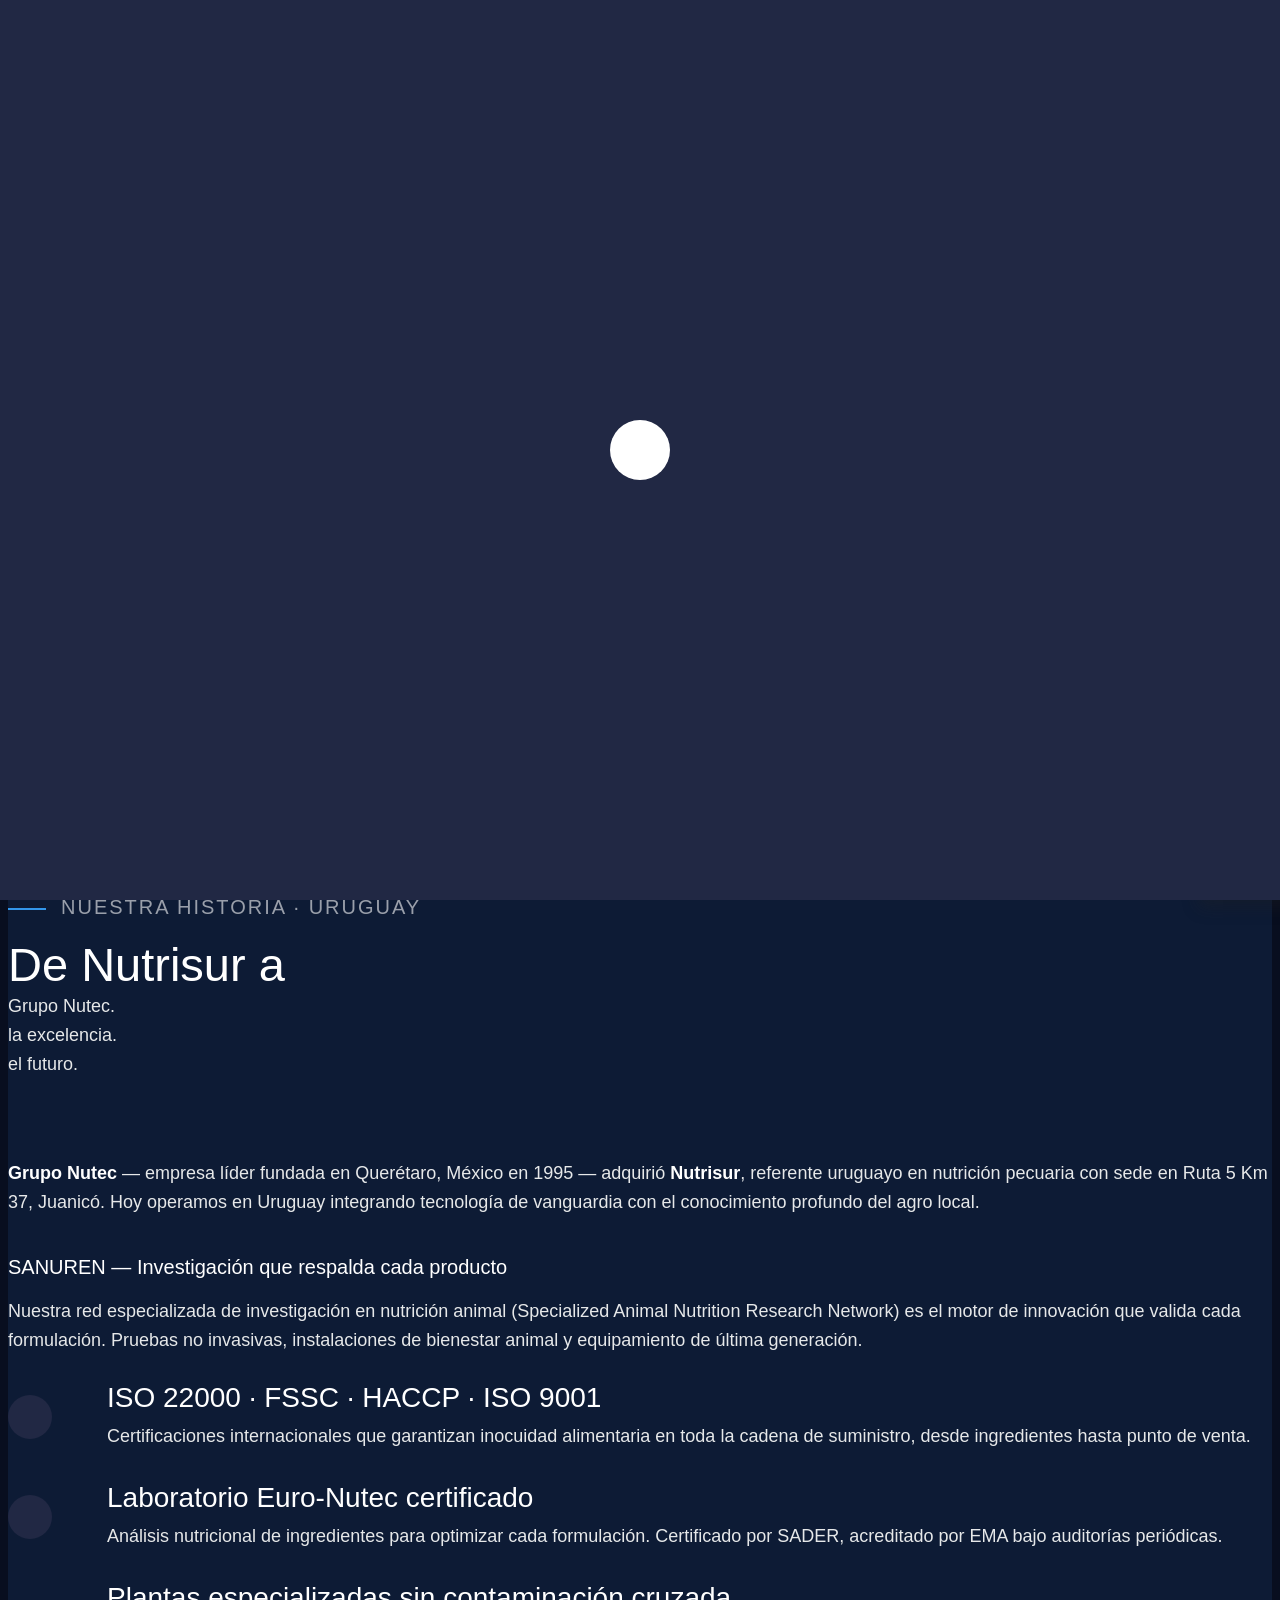
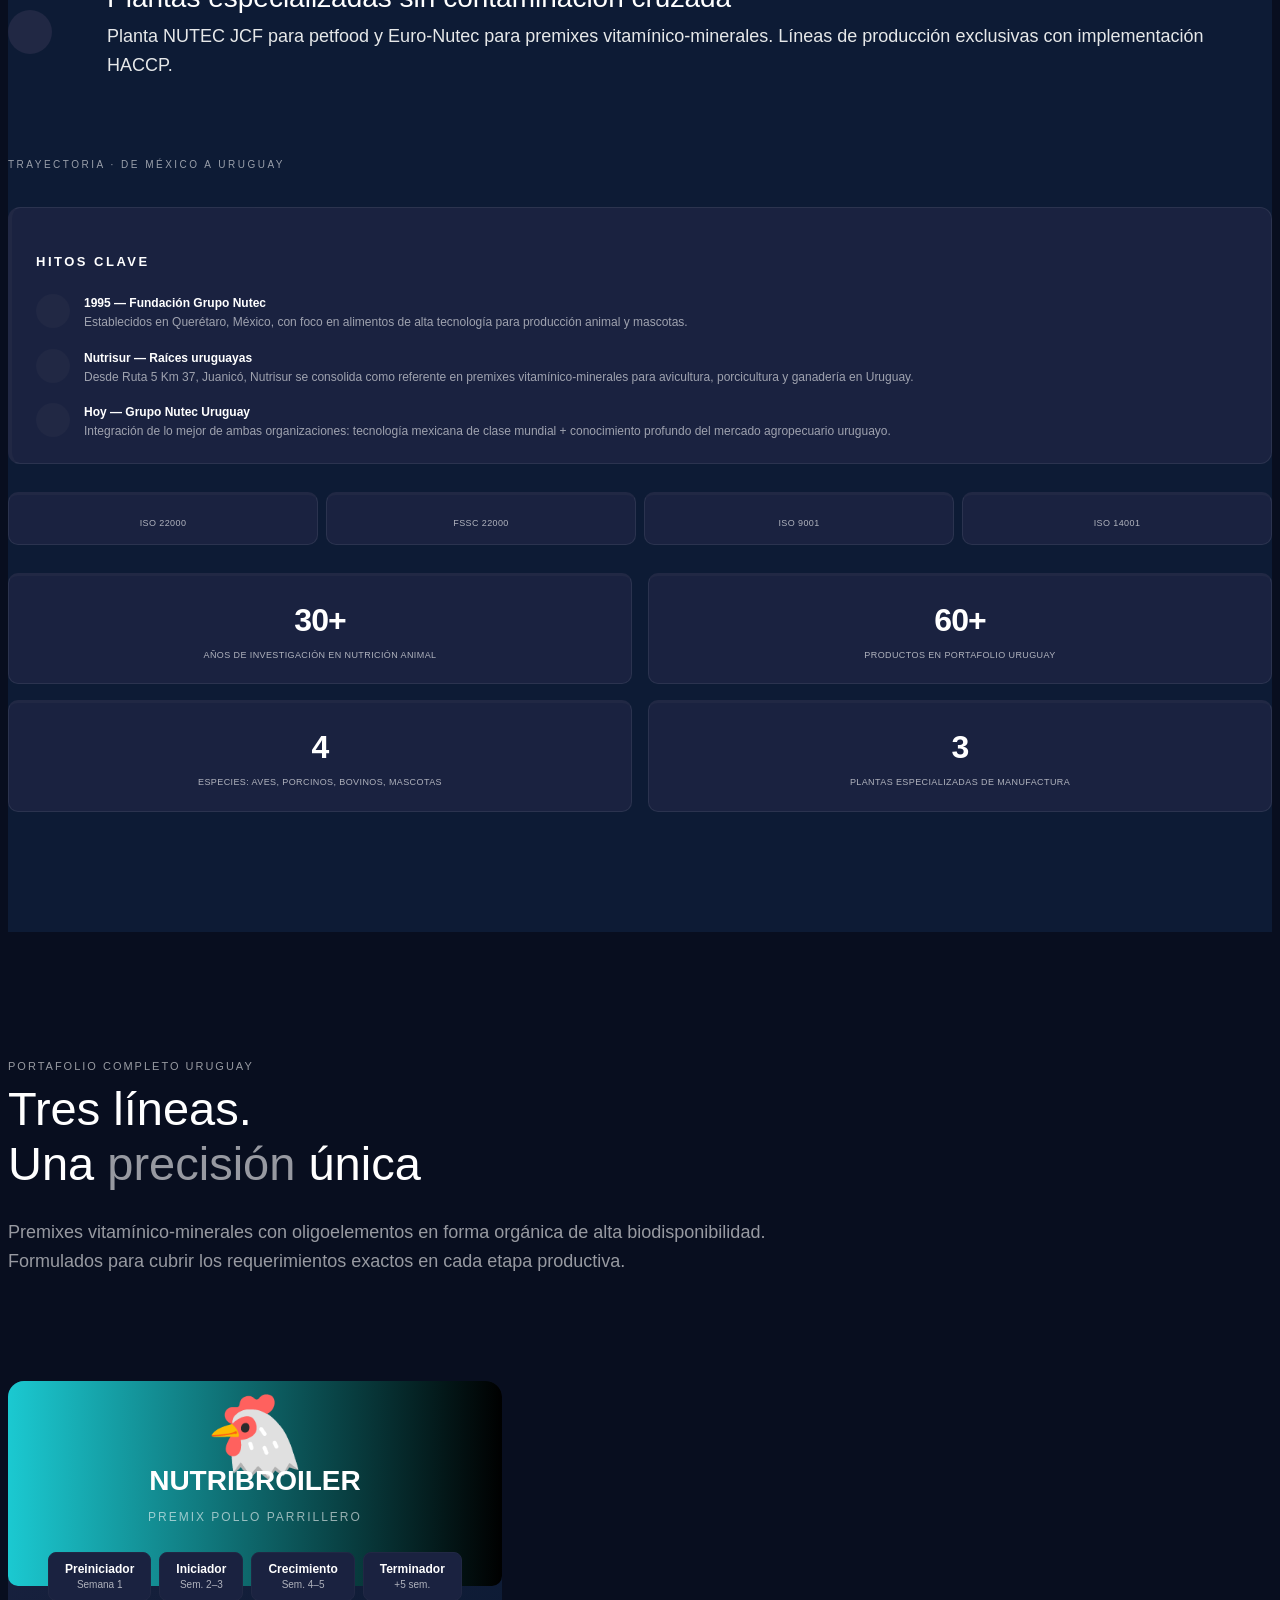
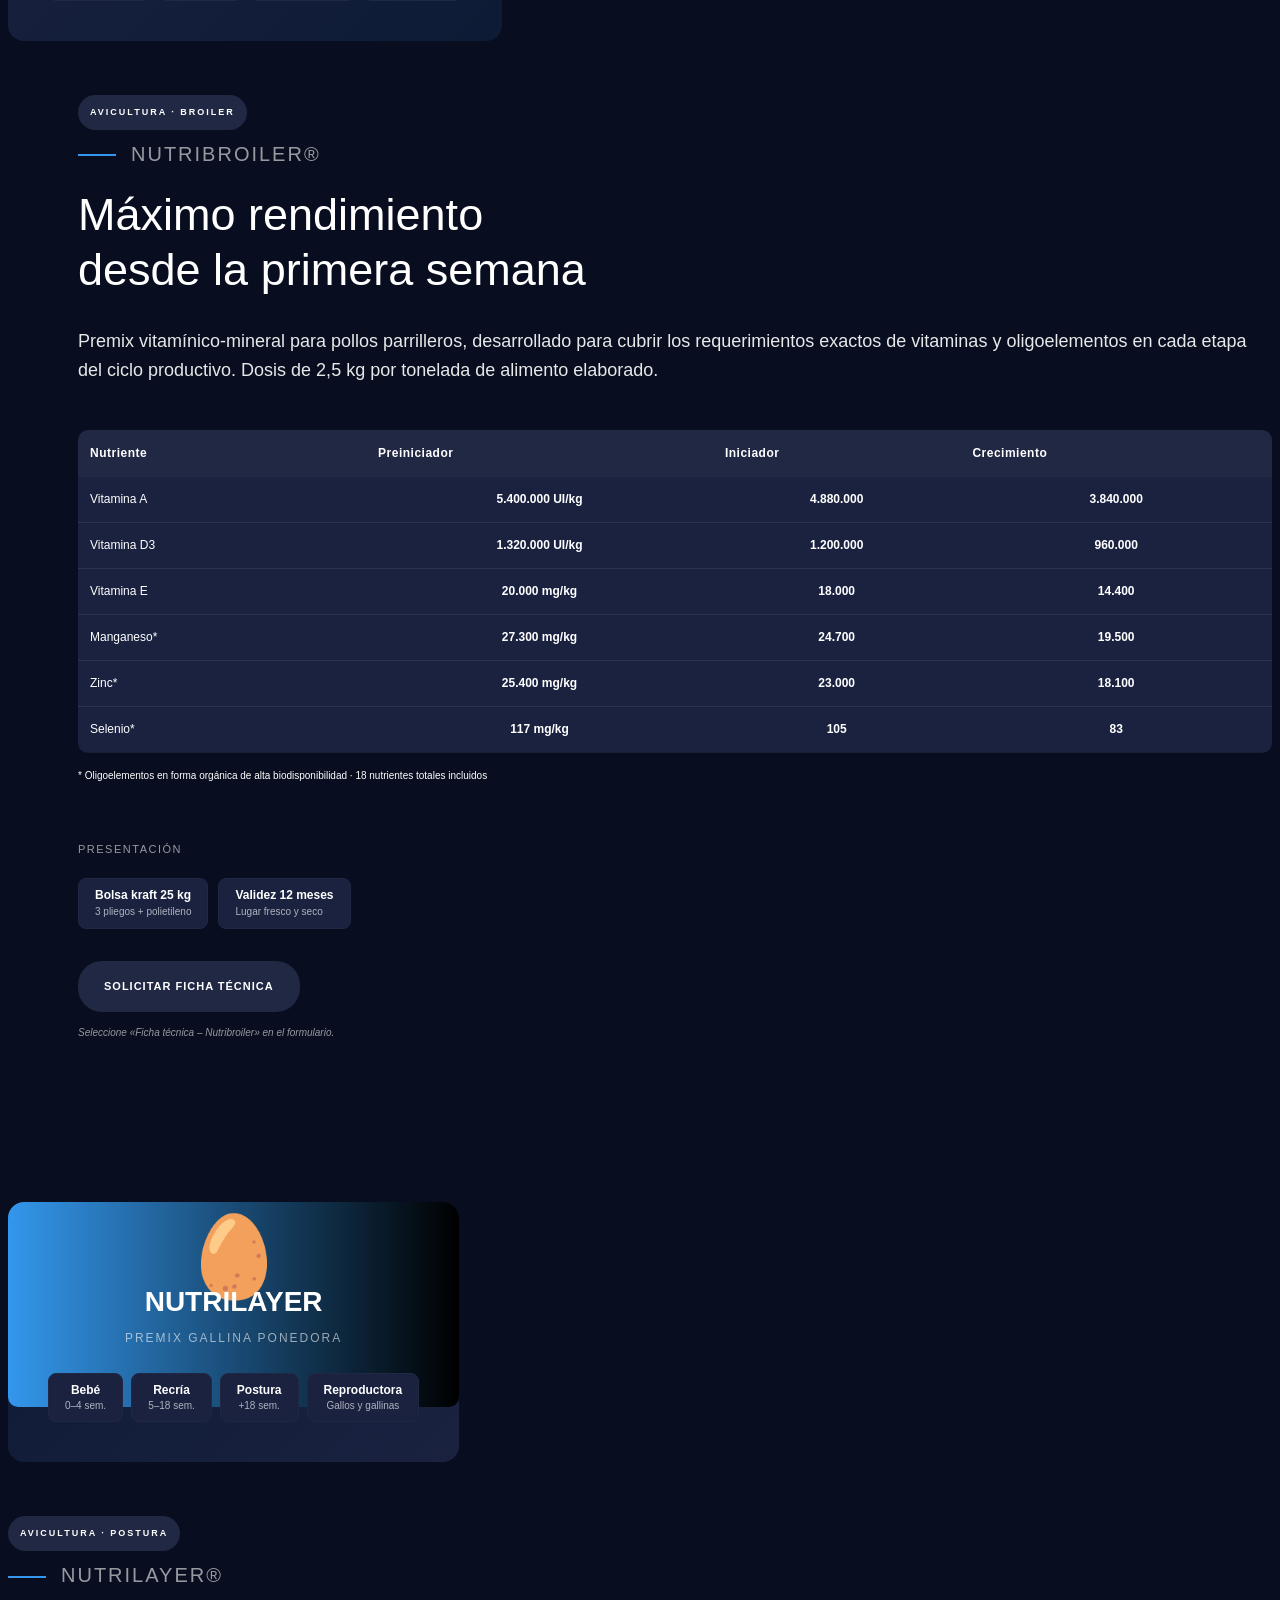
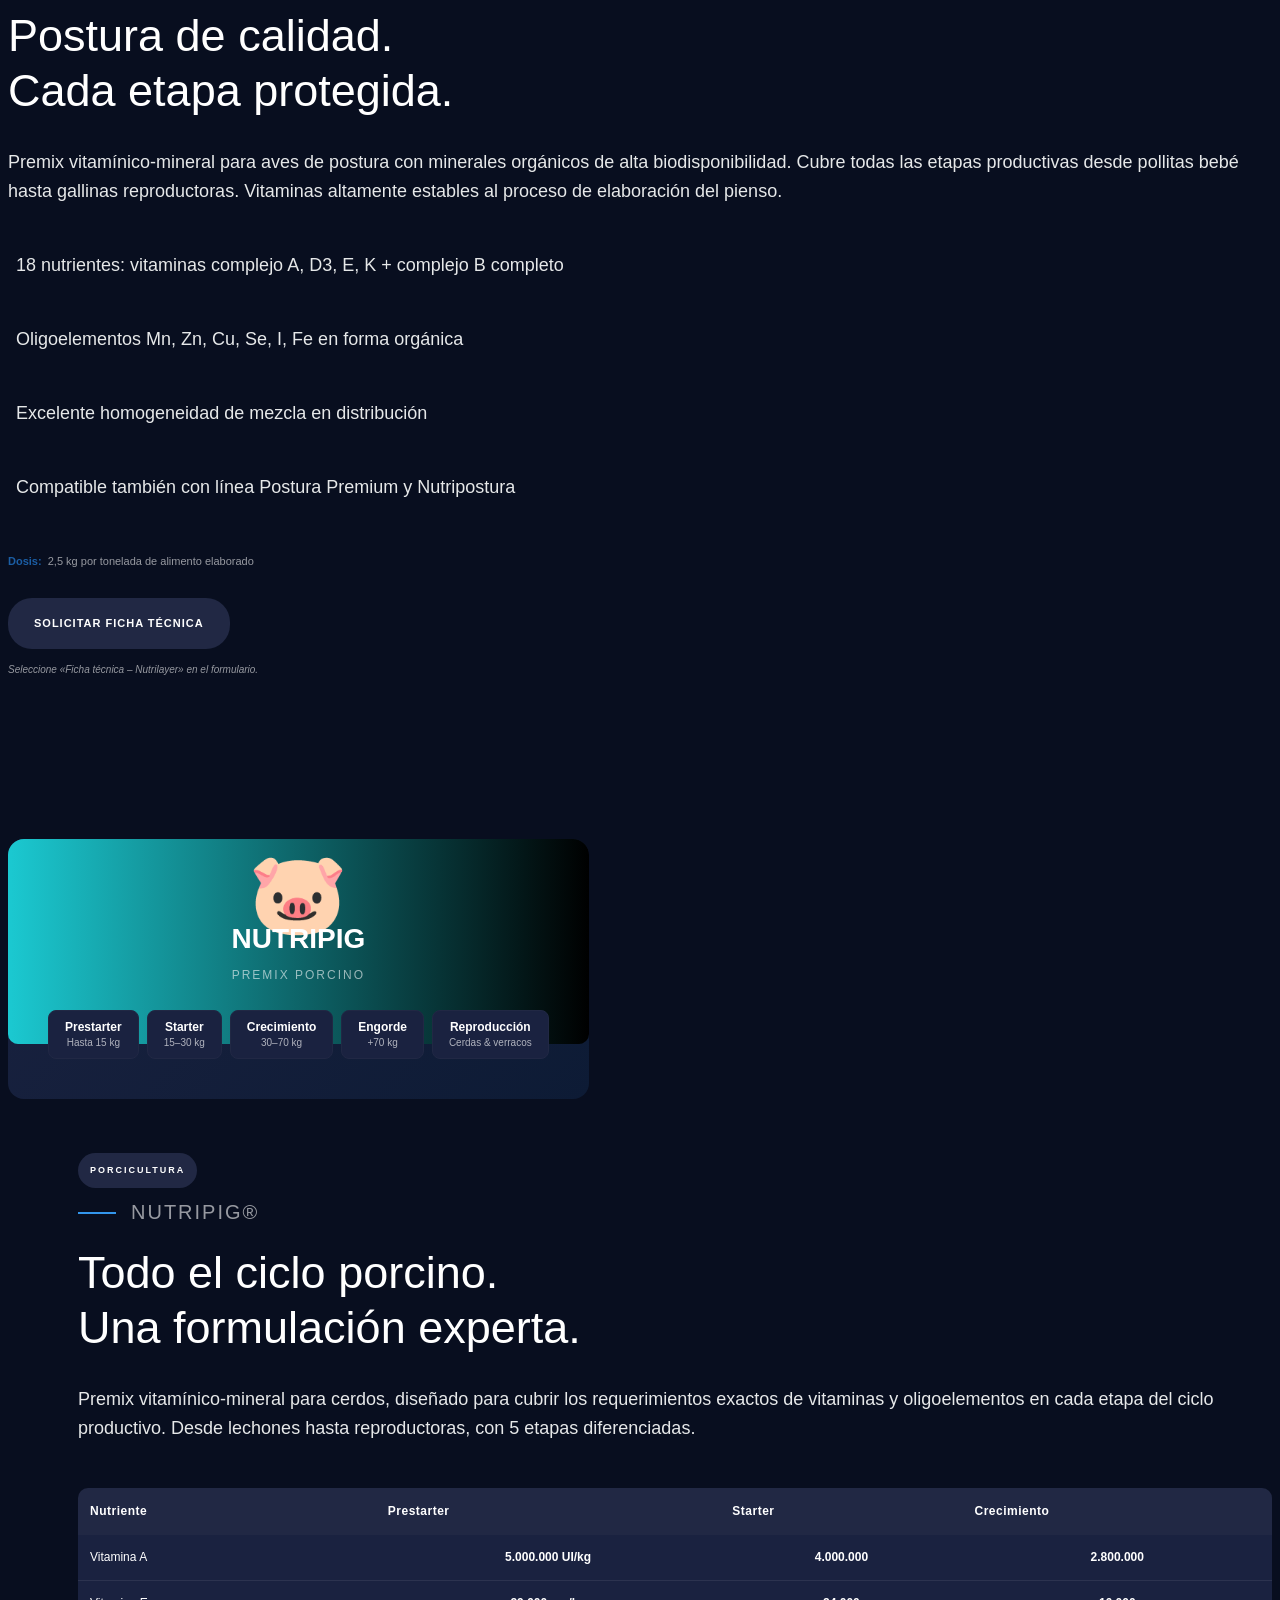
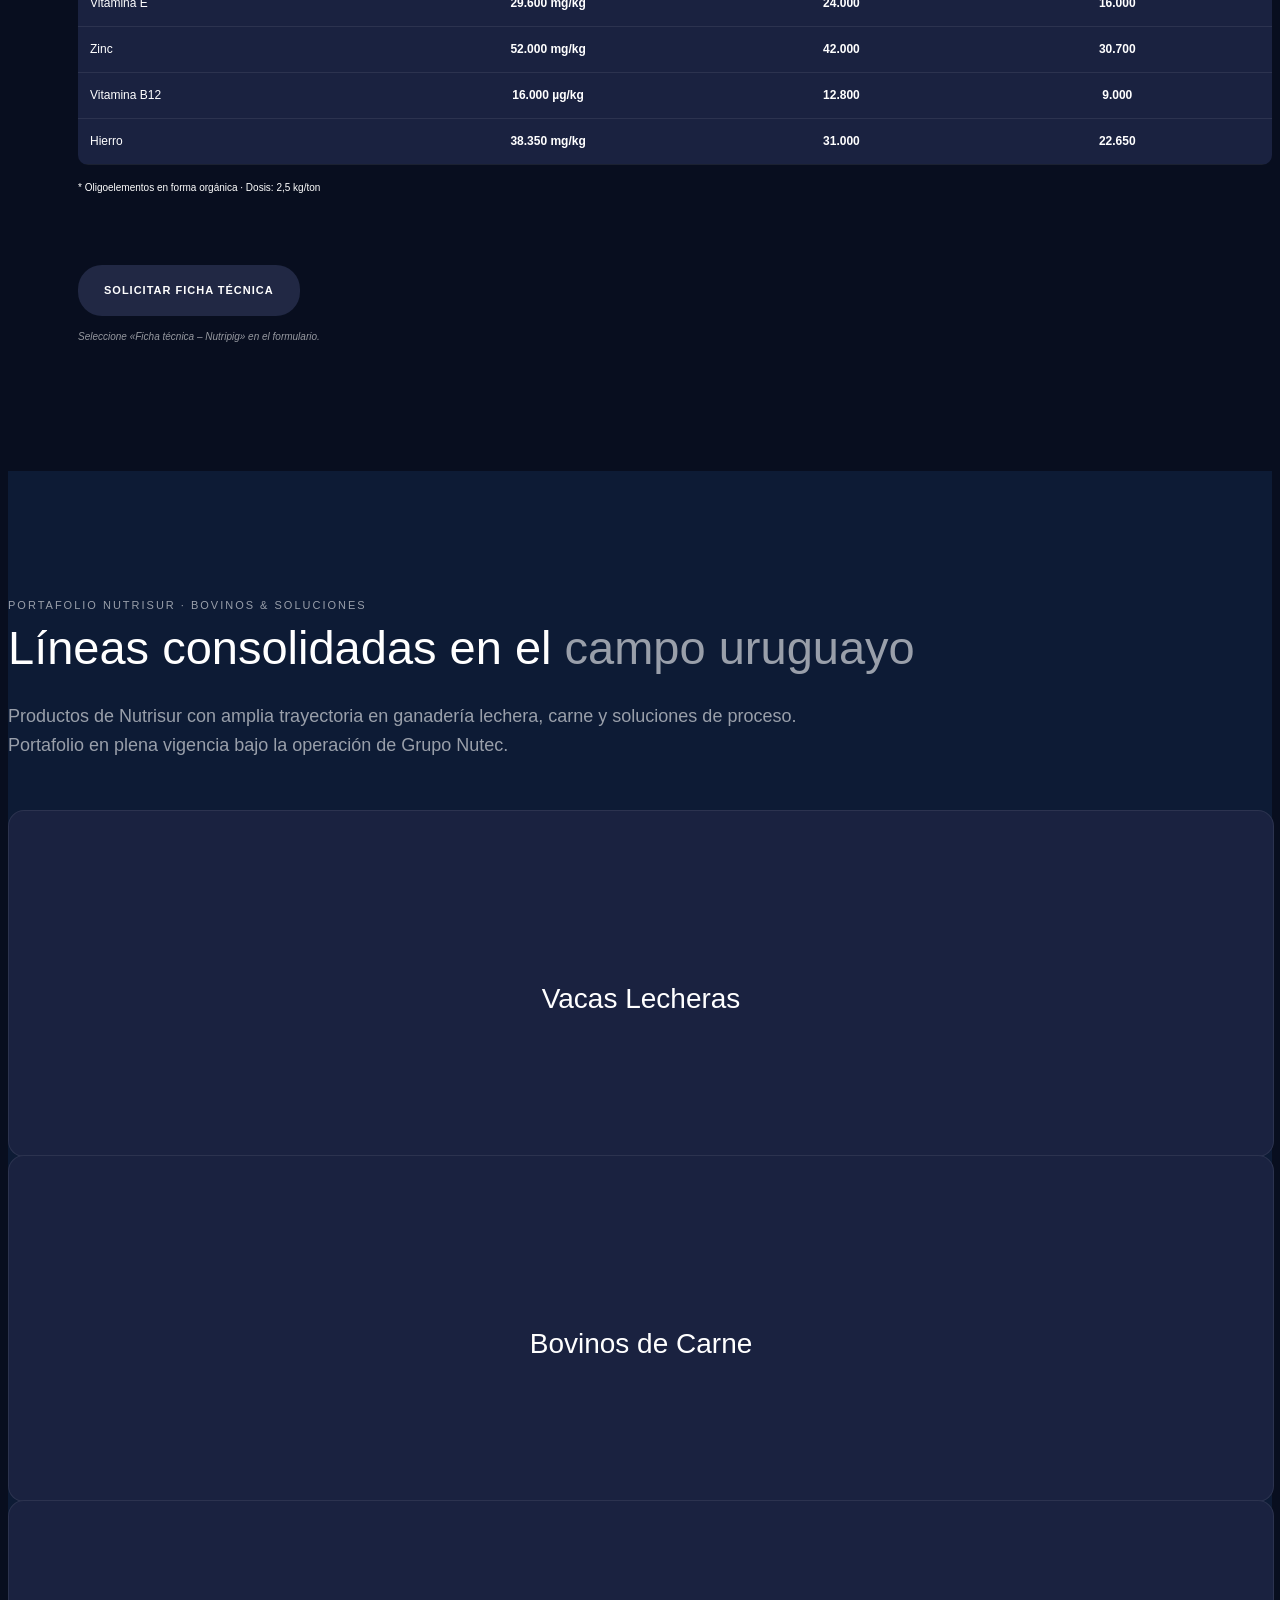
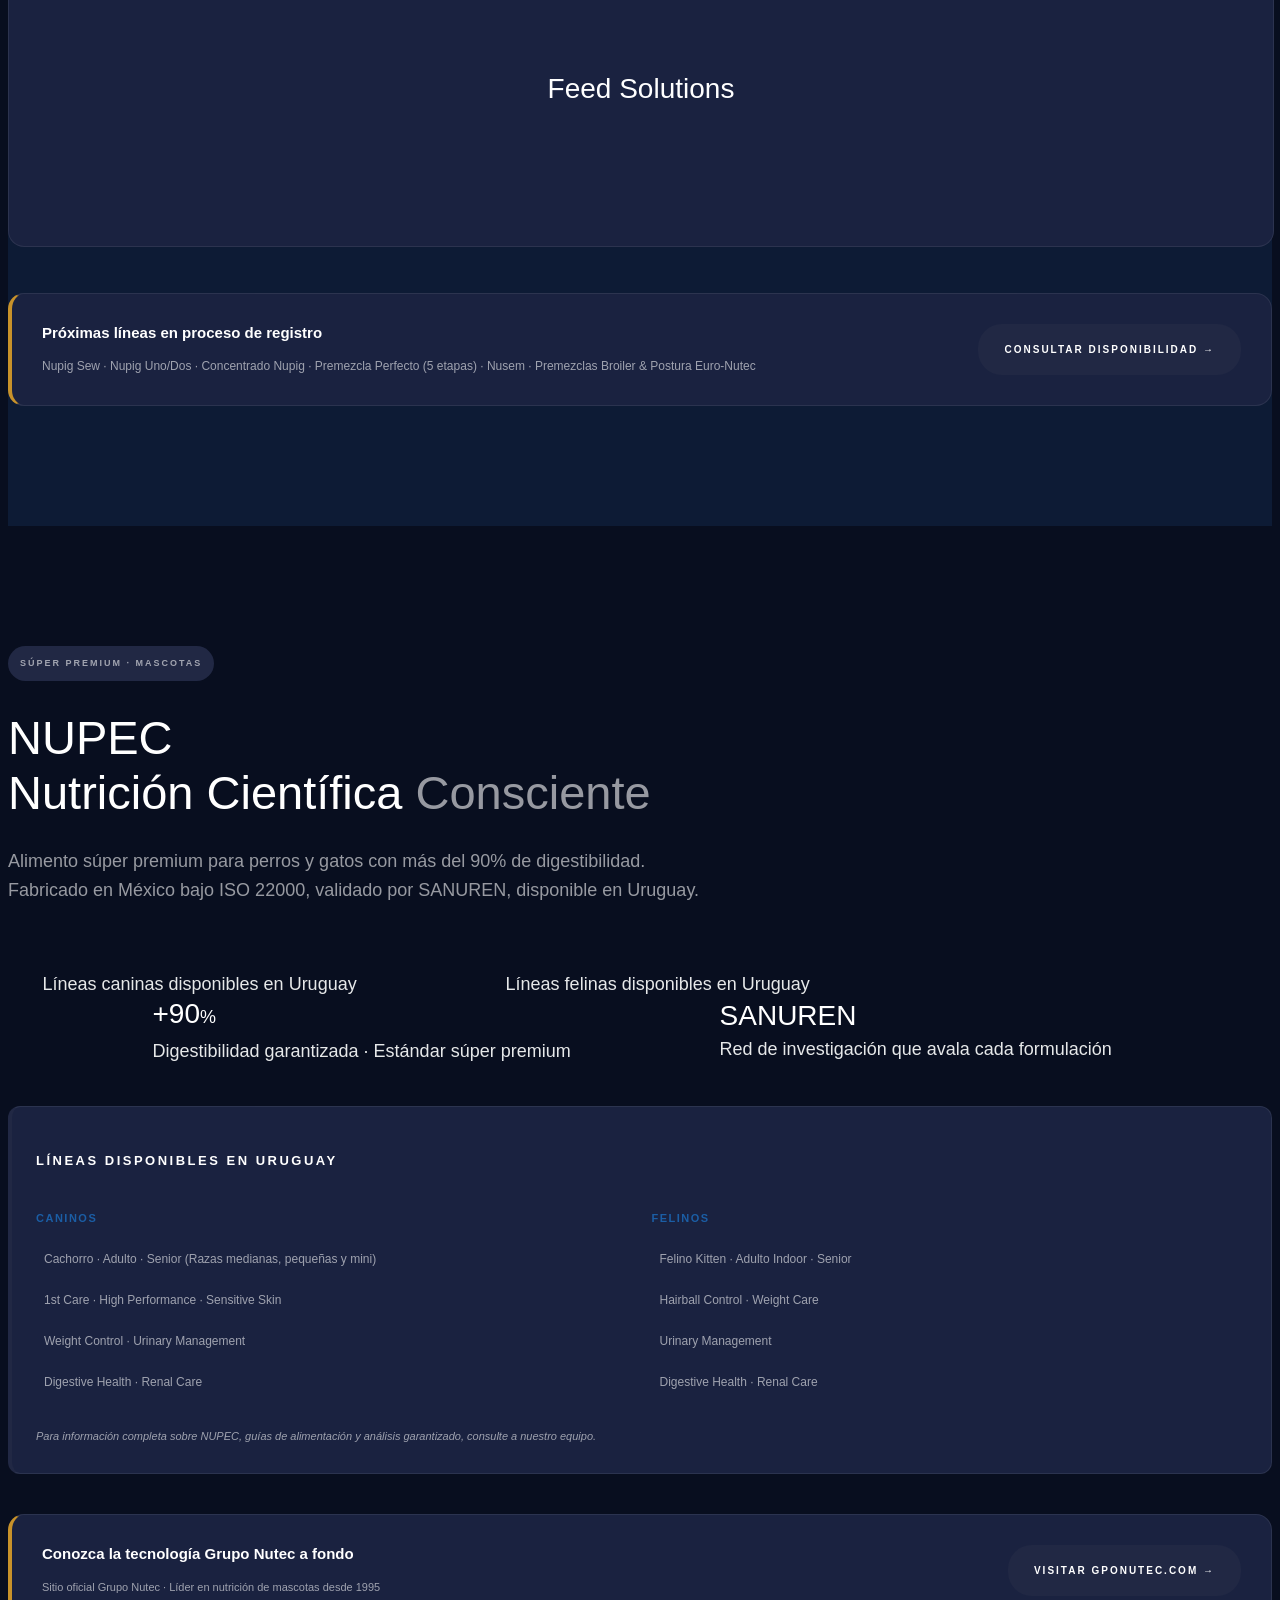
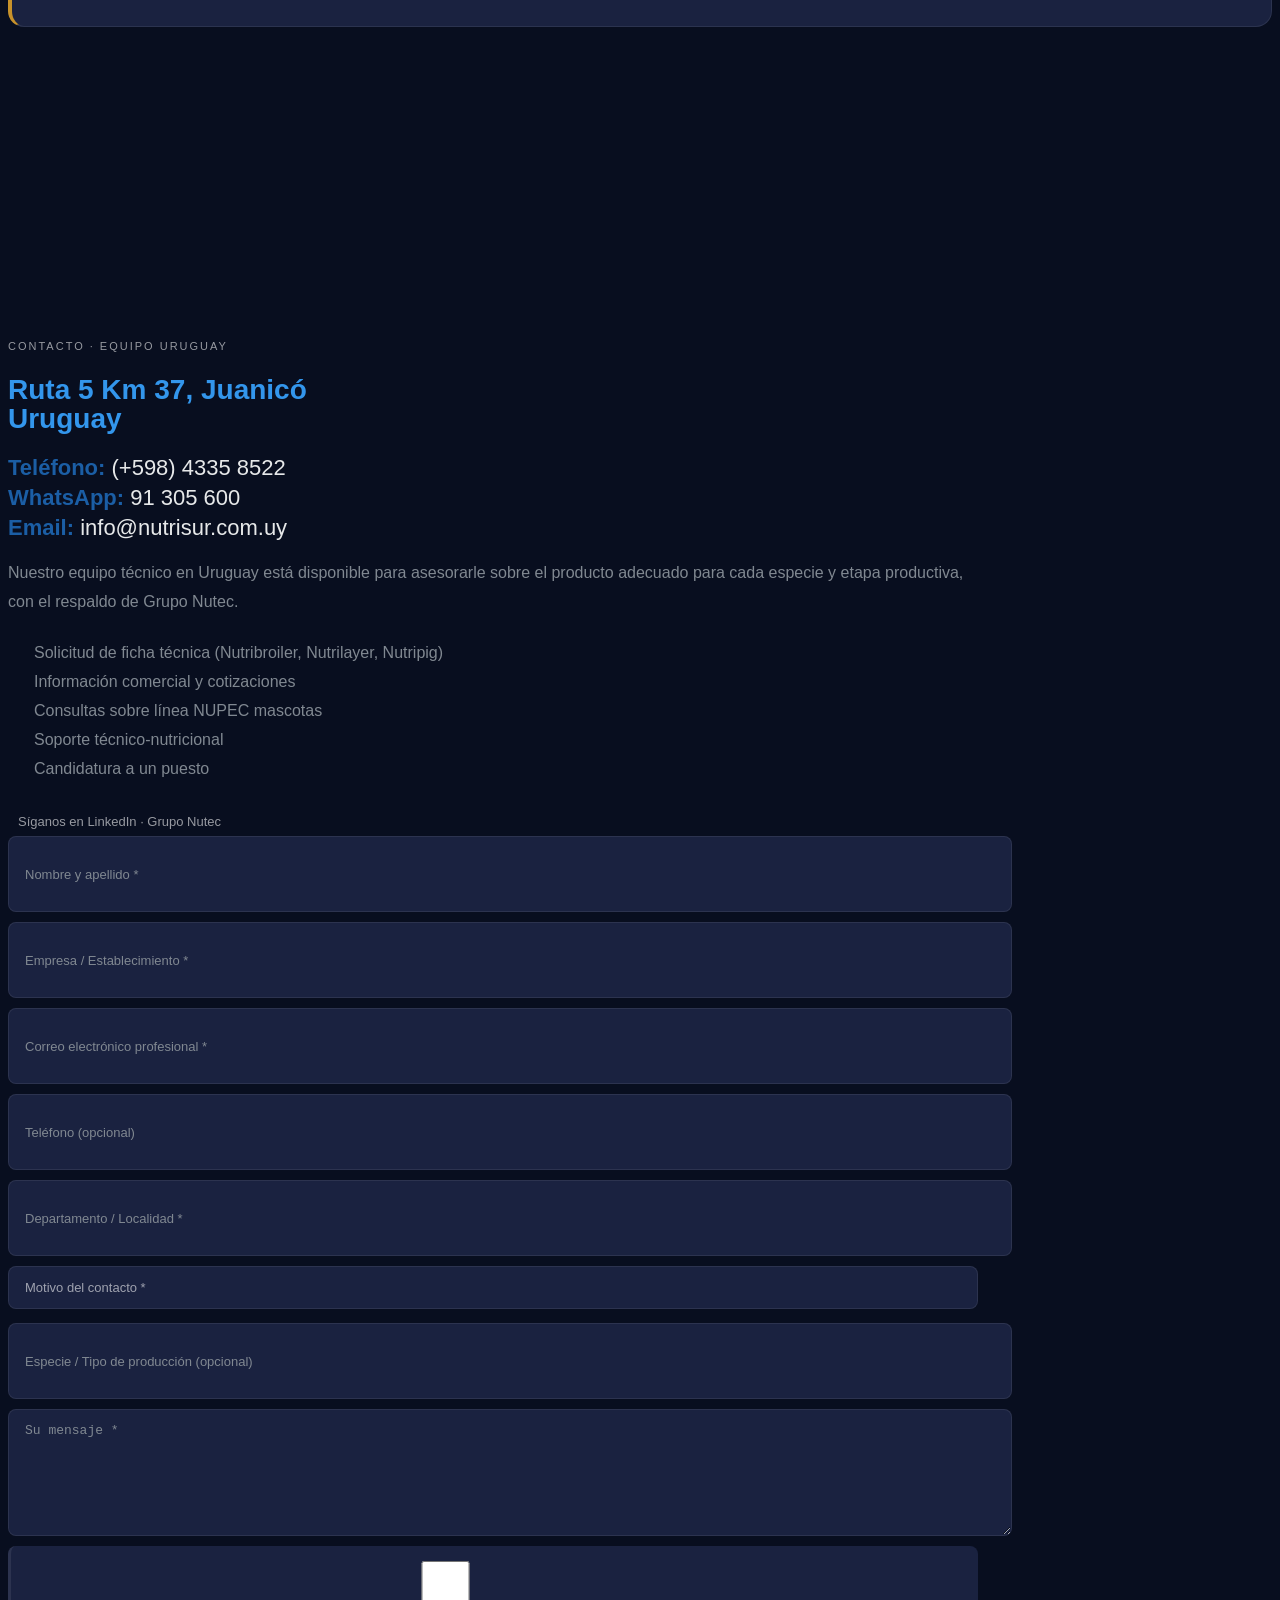
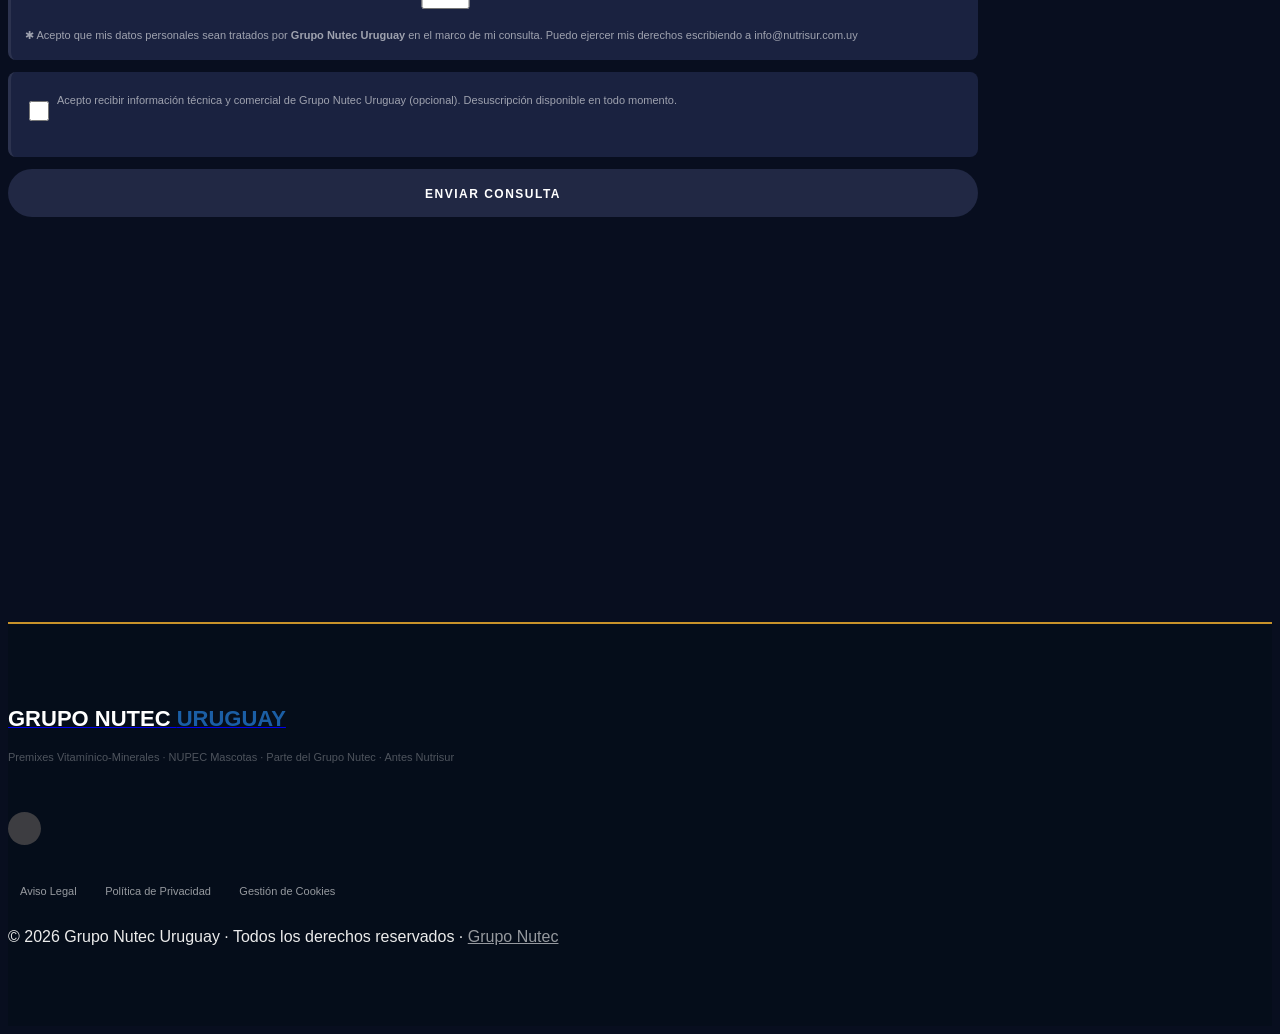
==== commit e222f932: "Update index.html" ====
--- a/index.html
+++ b/index.html
@@ -396,7 +396,7 @@
                                 </tr>
                             </tbody>
                         </table>
-                        <p style="color:var(--muted); font-size:10px; margin-top:8px;">* Oligoelementos en forma
+                        <p style="color:var(--white); font-size:10px; margin-top:8px;">* Oligoelementos en forma
                             orgánica de alta biodisponibilidad · 18 nutrientes totales incluidos</p>
 
                         <p
@@ -404,10 +404,10 @@
                             Presentación</p>
                         <div class="sizes-row">
                             <div class="size-chip">Bolsa kraft 25 kg<small
-                                    style="font-size:10px;opacity:.65;font-weight:400;">3 pliegos + polietileno</small>
+                                    style="font-size:10px;opacity:.65;font-weight:400;"><br> 3 pliegos + polietileno</small>
                             </div>
                             <div class="size-chip">Validez 12 meses<small
-                                    style="font-size:10px;opacity:.65;font-weight:400;">Lugar fresco y seco</small>
+                                    style="font-size:10px;opacity:.65;font-weight:400;"><br> Lugar fresco y seco</small>
                             </div>
                         </div>
 
@@ -562,7 +562,7 @@
                                 </tr>
                             </tbody>
                         </table>
-                        <p style="color:var(--muted); font-size:10px; margin-top:8px;">* Oligoelementos en forma
+                        <p style="color:var(--white); font-size:10px; margin-top:8px;">* Oligoelementos en forma
                             orgánica · Dosis: 2,5 kg/ton</p>
 
                         <a href="#contacto" class="view-more scroll-to-target" data-target="#contacto"
@@ -727,7 +727,7 @@
             </div>
 
             <div class="supfeed-box" style="margin-top:40px;">
-                <h4>Líneas disponibles en Uruguay (Registro Listo)</h4>
+                <h4>Líneas disponibles en Uruguay</h4>
                 <div style="display:grid; grid-template-columns:1fr 1fr; gap:20px;">
                     <div>
                         <p
@@ -761,7 +761,7 @@
             <div class="nutec-global-banner">
                 <div>
                     <p style="font-weight:700; font-size:15px; color:var(--white); margin-bottom:5px;">Conozca la
-                        tecnología NUPEC a fondo</p>
+                        tecnología Grupo Nutec a fondo</p>
                     <p style="color:var(--muted); font-size:11px;">Sitio oficial Grupo Nutec · Líder en nutrición de
                         mascotas desde 1995</p>
                 </div>
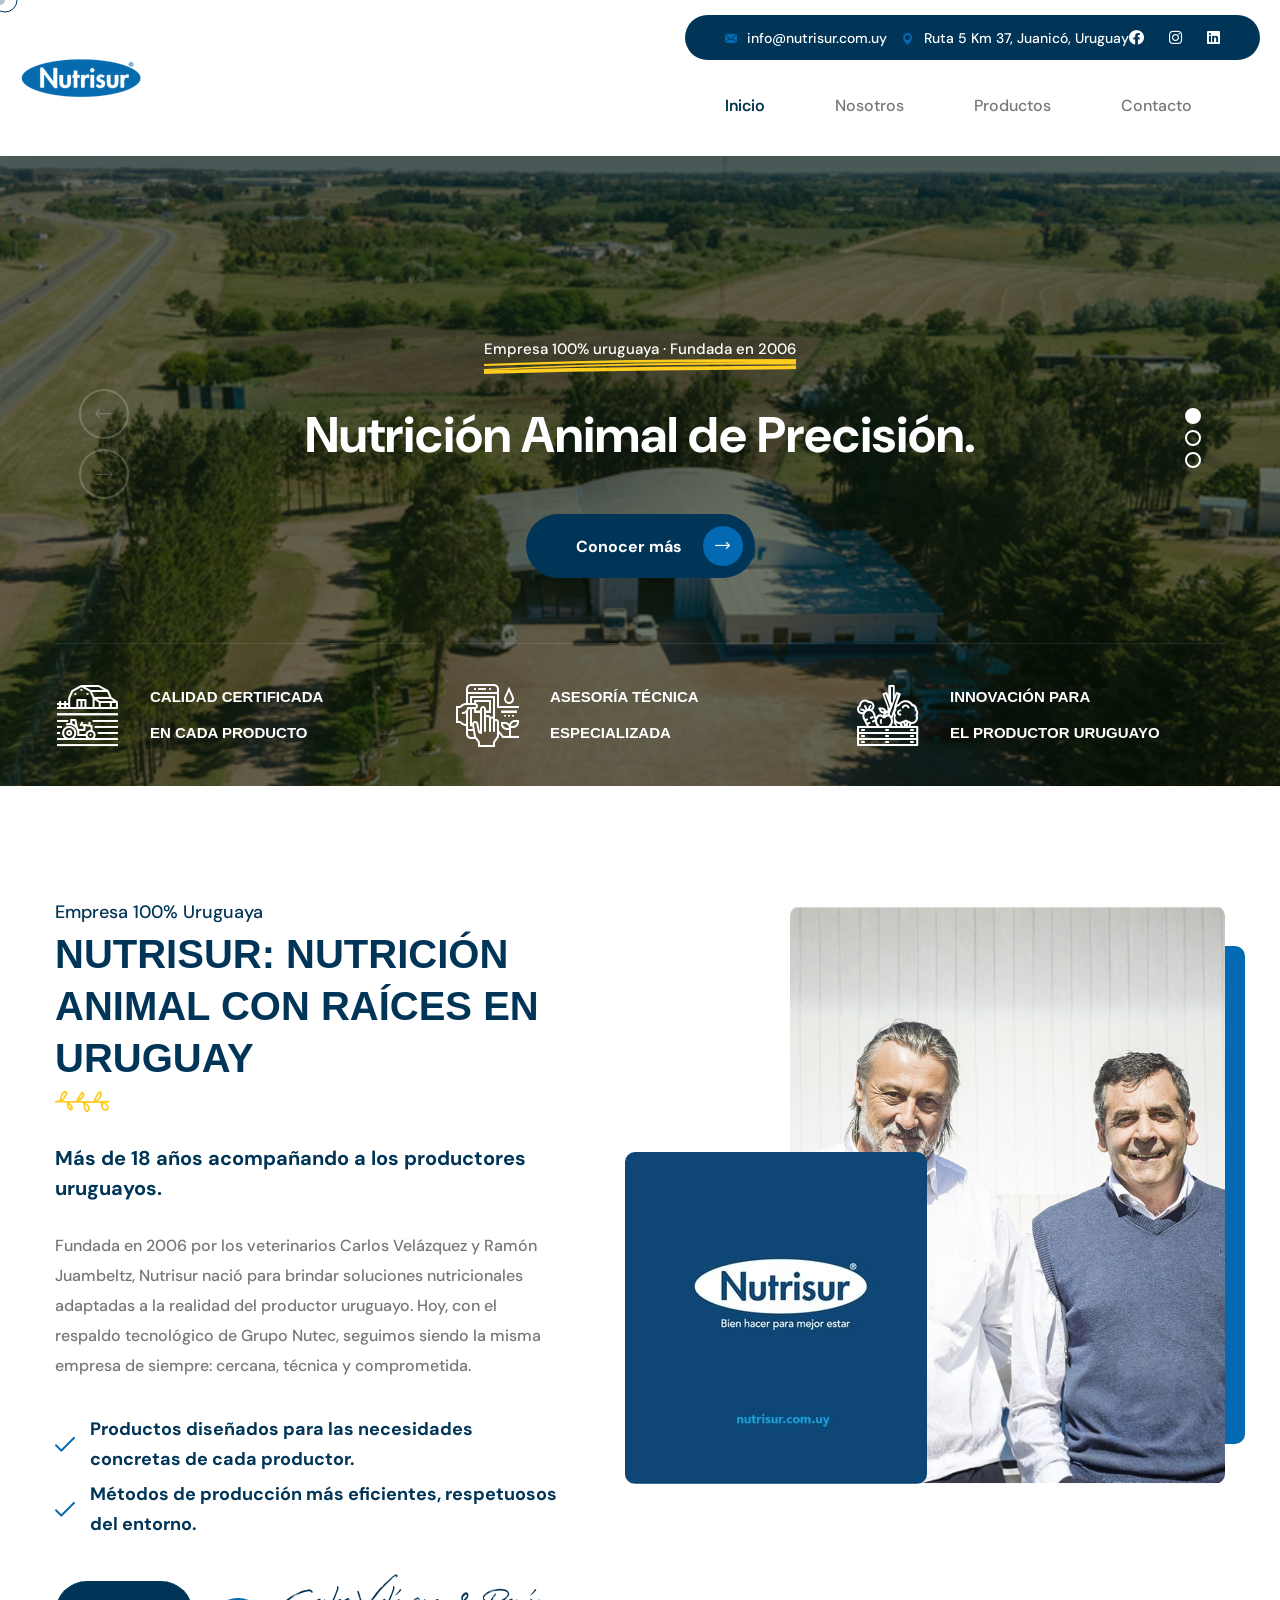
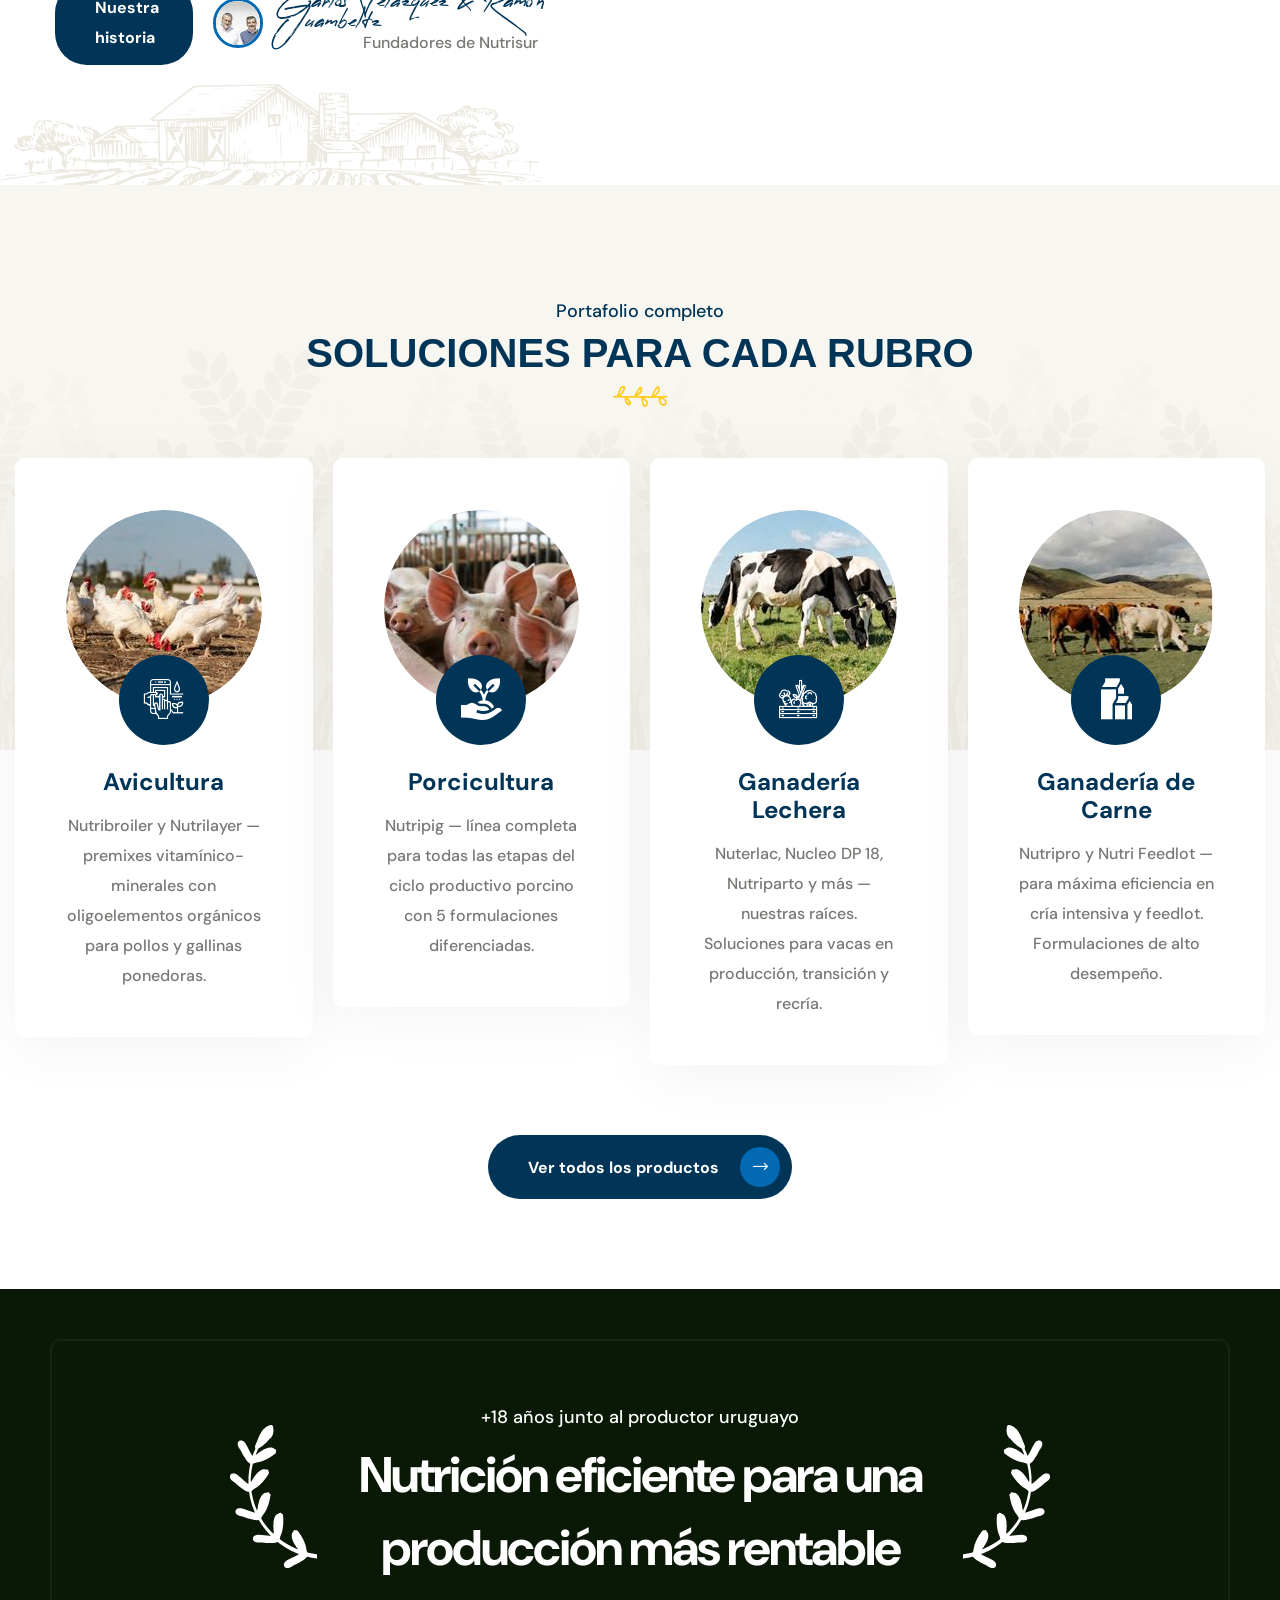
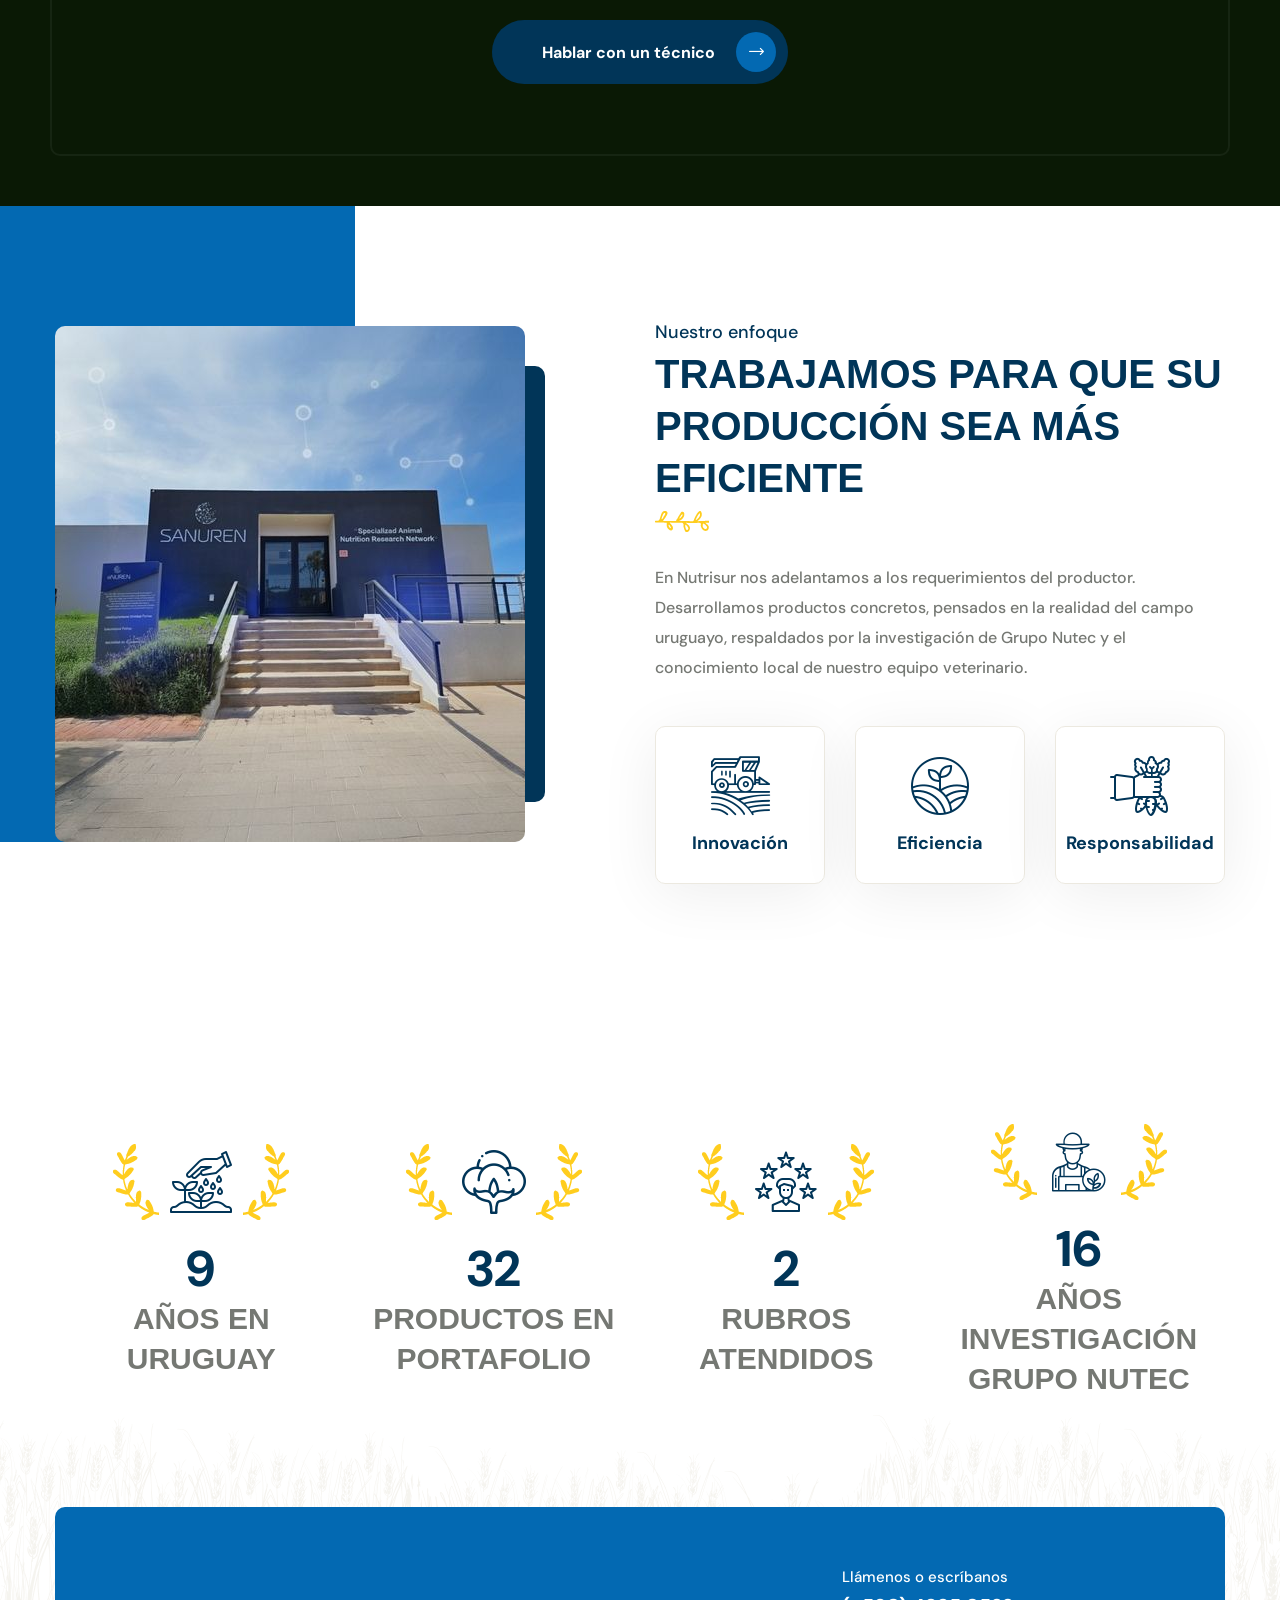
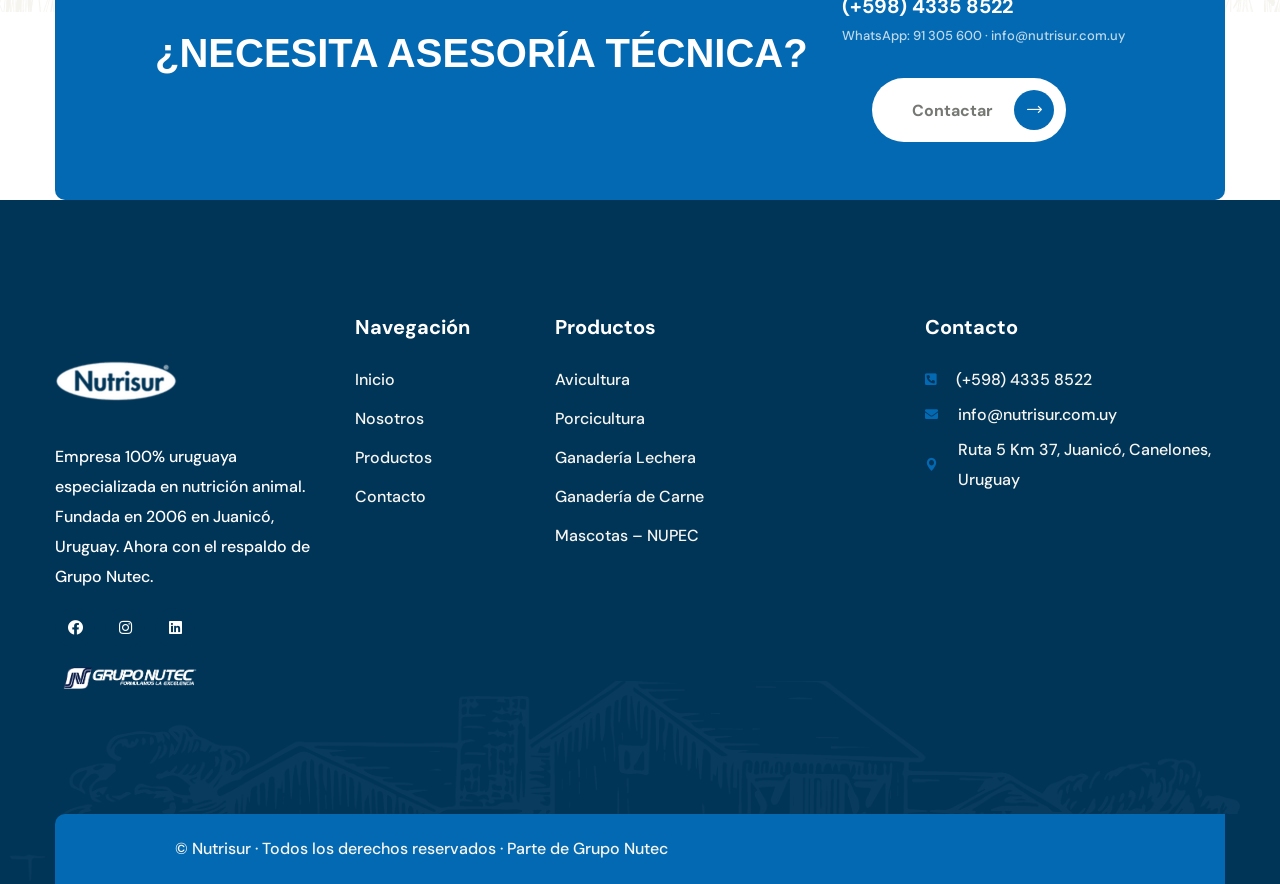
==== commit 6b4f5ca3: "Cambios Euge" ====
--- a/index.html
+++ b/index.html
@@ -1,1258 +1,1392 @@
 <!DOCTYPE html>
-<html lang="es">
+<html lang="en">
 
 <head>
     <meta charset="UTF-8" />
-    <title>Grupo Nutec Uruguay – Nutrición Animal de Precisión | Nutrisur</title>
-    <meta name="description"
-        content="Grupo Nutec Uruguay – Premixes vitamínico-minerales para aves, porcinos y bovinos. Línea NUPEC Super Premium para mascotas. Sede en Juanicó, Uruguay." />
-    <meta name="viewport" content="width=device-width, initial-scale=1">
-
-    <!-- Template CSS -->
-    <link rel="stylesheet" href="css/style.css">
-    <link rel="stylesheet" href="css/responsive.css">
-
-    <!--
-    ╔══════════════════════════════════════════════════════════════════╗
-    ║  GRUPO NUTEC URUGUAY — OVERRIDE DE MARCA                        ║
-    ║  Paleta: oscuro azul-marino Nutec + acento verde Uruguay         ║
-    ║                                                                  ║
-    ║  bg-deep    : #04100A   (fondo principal, casi negro-verde)      ║
-    ║  bg-dark    : #071510   (hero, secciones oscuras)                ║
-    ║  bg-mid     : #0E2318   (secciones alternas)                     ║
-    ║  bg-card    : #142E1E   (cards, panels)                          ║
-    ║  accent     : #1A6B3A   (CTA, verde corporativo Nutec)           ║
-    ║  accent-h   : #115228   (hover)                                  ║
-    ║  accent-lit : #3DB86A   (icons, highlights)                      ║
-    ║  gold       : #C8922A   (acento dorado Uruguay)                  ║
-    ╚══════════════════════════════════════════════════════════════════╝
-    -->
+    <meta name="viewport" content="width=device-width, initial-scale=1.0" />
+    <title> Nutrisur</title>
+    <!-- favicons Icons -->
+    <link rel="apple-touch-icon" sizes="180x180" href="assets/images/favicons/apple-touch-icon.png" />
+    <link rel="icon" type="image/png" sizes="32x32" href="assets/images/favicons/favicon-32x32.png" />
+    <link rel="icon" type="image/png" sizes="16x16" href="assets/images/favicons/favicon-16x16.png" />
+    <link rel="manifest" href="assets/images/favicons/site.webmanifest" />
+    <meta name="description" content="Agrion HTML 5 Template " />
+
+    <!-- fonts -->
+    <link rel="preconnect" href="https://fonts.googleapis.com">
+
+    <link rel="preconnect" href="https://fonts.gstatic.com" crossorigin>
+
+    <link
+        href="https://fonts.googleapis.com/css2?family=DM+Sans:ital,wght@0,400;0,500;0,700;1,400;1,500;1,700&display=swap"
+        rel="stylesheet">
+    <link href="https://fonts.googleapis.com/css2?family=Amatic+SC:wght@400;700&display=swap" rel="stylesheet">
+
+    <link rel="stylesheet" href="assets/vendors/bootstrap/css/bootstrap.min.css" />
+    <link rel="stylesheet" href="assets/vendors/animate/animate.min.css" />
+    <link rel="stylesheet" href="assets/vendors/animate/custom-animate.css" />
+    <link rel="stylesheet" href="assets/vendors/fontawesome/css/all.min.css" />
+    <link rel="stylesheet" href="assets/vendors/jarallax/jarallax.css" />
+    <link rel="stylesheet" href="assets/vendors/jquery-magnific-popup/jquery.magnific-popup.css" />
+    <link rel="stylesheet" href="assets/vendors/nouislider/nouislider.min.css" />
+    <link rel="stylesheet" href="assets/vendors/nouislider/nouislider.pips.css" />
+    <link rel="stylesheet" href="assets/vendors/odometer/odometer.min.css" />
+    <link rel="stylesheet" href="assets/vendors/swiper/swiper.min.css" />
+    <link rel="stylesheet" href="assets/vendors/agrion-icons/style.css">
+    <link rel="stylesheet" href="assets/vendors/tiny-slider/tiny-slider.min.css" />
+    <link rel="stylesheet" href="assets/vendors/reey-font/stylesheet.css" />
+    <link rel="stylesheet" href="assets/vendors/owl-carousel/owl.carousel.min.css" />
+    <link rel="stylesheet" href="assets/vendors/owl-carousel/owl.theme.default.min.css" />
+    <link rel="stylesheet" href="assets/vendors/bxslider/jquery.bxslider.css" />
+    <link rel="stylesheet" href="assets/vendors/bootstrap-select/css/bootstrap-select.min.css" />
+    <link rel="stylesheet" href="assets/vendors/vegas/vegas.min.css" />
+    <link rel="stylesheet" href="assets/vendors/jquery-ui/jquery-ui.css" />
+    <link rel="stylesheet" href="assets/vendors/timepicker/timePicker.css" />
+
+    <!-- template styles -->
+    <link rel="stylesheet" href="assets/css/agrion.css" />
+    <link rel="stylesheet" href="assets/css/agrion-responsive.css" />
 </head>
 
-<body class="_active-preloader-ovh home-page-four cookie-banner-ready">
-
-    <!-- ════ COOKIE CONSENT BANNER ═══════════════════════════════════════ -->
-    <div id="cookie-banner" class="cookie-banner" style="display:none;">
-        <div class="cookie-content">
-            <p>Utilizamos cookies para mejorar su experiencia. <a href="legal/privacidad-es.html"
-                    id="cookie-settings-trigger">Más información</a></p>
-            <div class="cookie-buttons">
-                <button id="cookie-accept-all" class="cookie-btn cookie-accept">Aceptar todo</button>
-                <button id="cookie-reject" class="cookie-btn cookie-reject">Rechazar</button>
-                <button id="cookie-settings" class="cookie-btn cookie-settings">Configurar</button>
-            </div>
+<body class="custom-cursor">
+
+    <div class="custom-cursor__cursor"></div>
+    <div class="custom-cursor__cursor-two"></div>
+
+
+
+
+
+    <div class="preloader">
+        <div class="preloader__image"></div>
+    </div>
+    <!-- /.preloader -->
+
+
+    <div class="page-wrapper">
+        <header class="main-header">
+            <div class="main-header__wrapper">
+                <div class="main-header__wrapper-inner">
+
+                    <div class="main-header__logo">
+                        <a href="index.html">
+                            <img src="assets/images/resources/logo-1.png">
+                        </a>
+                    </div>
+
+                    <div class="main-header__menu-box">
+                        <div class="main-header__menu-box-top">
+                            <ul class="list-unstyled main-header__contact-list">
+                                <li>
+                                    <div class="icon"><i class="icon-email"></i></div>
+                                    <div class="text">
+                                        <p><a href="mailto:info@nutrisur.com.uy">info@nutrisur.com.uy</a></p>
+                                    </div>
+                                </li>
+                                <li>
+                                    <div class="icon"><i class="icon-pin"></i></div>
+                                    <div class="text">
+                                        <p>Ruta 5 Km 37, Juanicó, Uruguay</p>
+                                    </div>
+                                </li>
+                            </ul>
+                            <div class="main-header__social">
+                                <a href="#"><i class="fab fa-facebook"></i></a>
+                                <a href="#"><i class="fab fa-instagram"></i></a>
+                                <a href="https://www.linkedin.com/company/gruponutec" target="_blank"><i
+                                        class="fab fa-linkedin"></i></a>
+                            </div>
+                        </div>
+
+                        <div class="main-header__menu-box-bottom">
+                            <nav class="main-menu">
+                                <div class="main-menu__wrapper">
+                                    <div class="main-menu__wrapper-inner">
+                                        <div class="main-menu__left">
+                                            <div class="main-menu__main-menu-box">
+                                                <a href="#" class="mobile-nav__toggler"><i class="fa fa-bars"></i></a>
+                                                <ul class="main-menu__list">
+                                                    <li class="current"><a href="index.html">Inicio</a></li>
+                                                    <li><a href="nosotros.html">Nosotros</a></li>
+                                                    <li class="dropdown">
+                                                        <a href="productos.html">Productos</a>
+                                                        <ul class="shadow-box">
+                                                            <li><a href="productos.html#aves">Avicultura</a></li>
+                                                            <li><a href="productos.html#porcinos">Porcicultura</a></li>
+                                                            <li><a href="productos.html#bovinos">Ganadería Lechera</a>
+                                                            </li>
+                                                            <li><a href="productos.html#carne">Ganadería de Carne</a>
+                                                            </li>
+                                                            <li><a href="productos.html#mascotas">Mascotas – NUPEC</a>
+                                                            </li>
+                                                        </ul>
+                                                    </li>
+                                                    <li><a href="contacto.html">Contacto</a></li>
+                                                </ul>
+                                            </div>
+                                        </div>
+                                        <div class="main-menu__right">
+                                            <div class="main-menu__search-cart-btn-box">
+                                                <div class="main-menu__btn-box">
+                                                    <a href="contacto.html" class="thm-btn main-menu__btn">Consultar <i
+                                                            class="icon-right-arrow"></i></a>
+                                                </div>
+                                            </div>
+                                        </div>
+                                    </div>
+                                </div>
+                            </nav>
+                        </div>
+                    </div>
+
+                    <div class="main-header__phone-contact-box">
+                        <div class="main-header__phone-number">
+                            <a href="tel:+59843358522">(+598) 4335 8522</a>
+                        </div>
+                        <div class="main-header__call-box">
+                            <div class="main-header__call-inner">
+                                <div class="main-header__call-icon">
+                                    <span class="fas fa-phone"></span>
+                                </div>
+                            </div>
+                        </div>
+                    </div>
+
+                </div>
+            </div>
+        </header>
+
+        <div class="stricky-header stricked-menu main-menu">
+            <div class="stricky-header__logo">
+                <a href="index.html">
+                    <img src="assets/images/resources/logo-1.png" alt="Logo">
+                </a>
+            </div>
+            <div class="sticky-header__content"></div><!-- /.sticky-header__content -->
+        </div><!-- /.stricky-header -->
+
+        <!--Main Slider Start-->
+        <section class="main-slider clearfix">
+            <div class="swiper-container thm-swiper__slider" data-swiper-options='{
+                "slidesPerView": 1, "loop": true, "effect": "fade",
+                "pagination": {"el": "#main-slider-pagination", "type": "bullets", "clickable": true},
+                "navigation": {"nextEl": "#main-slider__swiper-button-next", "prevEl": "#main-slider__swiper-button-prev"},
+                "autoplay": {"delay": 5000}}'>
+                <div class="swiper-wrapper">
+
+                    <div class="swiper-slide">
+                        <div class="image-layer"
+                            style="background-image: url(assets/images/backgrounds/Nutrisur-Slide.jpg);"></div>
+                        <div class="container">
+                            <div class="row">
+                                <div class="col-xl-12">
+                                    <div class="main-slider__content">
+                                        <p class="main-slider__sub-title">Empresa 100% uruguaya · Fundada en 2006</p>
+                                        <h2 class="main-slider__title">Nutrición Animal de Precisión.</h2>
+                                        <div class="main-slider__btn-box">
+                                            <a href="nosotros.html" class="thm-btn main-slider__btn">Conocer más <i
+                                                    class="icon-right-arrow"></i></a>
+                                        </div>
+                                    </div>
+                                </div>
+                            </div>
+                        </div>
+                    </div>
+
+                    <div class="swiper-slide">
+                        <div class="image-layer"
+                            style="background-image: url(assets/images/backgrounds/main-slider-1-2.jpg);"></div>
+                        <div class="container">
+                            <div class="row">
+                                <div class="col-xl-12">
+                                    <div class="main-slider__content">
+                                        <p class="main-slider__sub-title">Soluciones para cada rubro productivo</p>
+                                        <h2 class="main-slider__title">Innovación para el Productor.</h2>
+                                        <div class="main-slider__btn-box">
+                                            <a href="productos.html" class="thm-btn main-slider__btn">Ver productos <i
+                                                    class="icon-right-arrow"></i></a>
+                                        </div>
+                                    </div>
+                                </div>
+                            </div>
+                        </div>
+                    </div>
+
+                    <div class="swiper-slide">
+                        <div class="image-layer"
+                            style="background-image: url(assets/images/backgrounds/planta-euronutec-768x432.jpg);">
+                        </div>
+                        <div class="container">
+                            <div class="row">
+                                <div class="col-xl-12">
+                                    <div class="main-slider__content">
+                                        <p class="main-slider__sub-title">Ahora con el respaldo de Grupo Nutec</p>
+                                        <h2 class="main-slider__title">Tecnología global, raíces uruguayas.</h2>
+                                        <div class="main-slider__btn-box">
+                                            <a href="nosotros.html" class="thm-btn main-slider__btn">Nuestra historia <i
+                                                    class="icon-right-arrow"></i></a>
+                                        </div>
+                                    </div>
+                                </div>
+                            </div>
+                        </div>
+                    </div>
+
+                </div>
+                <div class="swiper-pagination" id="main-slider-pagination"></div>
+                <div class="main-slider__nav">
+                    <div class="swiper-button-prev" id="main-slider__swiper-button-next"><i
+                            class="icon-right-arrow"></i></div>
+                    <div class="swiper-button-next" id="main-slider__swiper-button-prev"><i
+                            class="icon-right-arrow"></i></div>
+                </div>
+            </div>
+        </section>
+        <!--Main Slider End-->
+
+        <!--Feature One Start-->
+        <section class="feature-one">
+            <div class="container">
+                <div class="row">
+                    <div class="col-xl-4 col-lg-4 col-md-4">
+                        <div class="feature-one__single">
+                            <div class="feature-one__icon"><span class="icon-farm"></span></div>
+                            <div class="feature-one__content">
+                                <h3 class="feature-one__title">Calidad certificada<br>en cada producto</h3>
+                            </div>
+                        </div>
+                    </div>
+                    <div class="col-xl-4 col-lg-4 col-md-4">
+                        <div class="feature-one__single">
+                            <div class="feature-one__icon"><span class="icon-agriculture"></span></div>
+                            <div class="feature-one__content">
+                                <h3 class="feature-one__title">Asesoría técnica<br>especializada</h3>
+                            </div>
+                        </div>
+                    </div>
+                    <div class="col-xl-4 col-lg-4 col-md-4">
+                        <div class="feature-one__single">
+                            <div class="feature-one__icon"><span class="icon-harvest"></span></div>
+                            <div class="feature-one__content">
+                                <h3 class="feature-one__title">Innovación para<br>el productor uruguayo</h3>
+                            </div>
+                        </div>
+                    </div>
+                </div>
+            </div>
+        </section>
+        <!--Feature One End-->
+
+        <!--About One Start-->
+        <section class="about-one">
+            <div class="about-one-shape-1 float-bob-x">
+                <img src="assets/images/shapes/about-one-shape-1.png" alt="">
+            </div>
+            <div class="container">
+                <div class="row">
+                    <div class="col-xl-6">
+                        <div class="about-one__left">
+                            <div class="section-title text-left">
+                                <span class="section-title__tagline">Empresa 100% Uruguaya</span>
+                                <h2 class="section-title__title">Nutrisur: Nutrición Animal con raíces en Uruguay</h2>
+                                <div class="section-title__icon">
+                                    <img src="assets/images/icon/section-title-icon-1.png" alt="">
+                                </div>
+                            </div>
+                            <p class="about-one__text-1">Más de 18 años acompañando a los productores uruguayos.</p>
+                            <p class="about-one__text-2">
+                                Fundada en 2006 por los veterinarios Carlos Velázquez y Ramón Juambeltz, Nutrisur nació
+                                para brindar soluciones nutricionales adaptadas a la realidad del productor uruguayo.
+                                Hoy, con el respaldo tecnológico de Grupo Nutec, seguimos siendo la misma empresa de
+                                siempre: cercana, técnica y comprometida.
+                            </p>
+                            <ul class="list-unstyled about-one__points">
+                                <li>
+                                    <div class="icon"><span class="icon-tick"></span></div>
+                                    <div class="text">
+                                        <p>Productos diseñados para las necesidades concretas de cada productor.</p>
+                                    </div>
+                                </li>
+                                <li>
+                                    <div class="icon"><span class="icon-tick"></span></div>
+                                    <div class="text">
+                                        <p>Métodos de producción más eficientes, respetuosos del entorno.</p>
+                                    </div>
+                                </li>
+                            </ul>
+                            <div class="about-one__btn-and-ceo">
+                                <div class="about-one__btn-box">
+                                    <a href="nosotros.html" class="thm-btn about-one__btn">Nuestra historia </a>
+                                </div>
+                                <div class="about-one__ceo">
+                                    <div class="about-one__ceo-img">
+                                        <img src="assets/images/resources/about-one-ceo-img.jpg"
+                                            alt="Fundadores Nutrisur">
+                                    </div>
+                                    <div class="about-one__ceo-content">
+                                        <h4 class="about-one__ceo-name">Carlos Velázquez & Ramón Juambeltz</h4>
+                                        <p class="about-one__ceo-title">Fundadores de Nutrisur</p>
+                                    </div>
+                                </div>
+                            </div>
+                        </div>
+                    </div>
+                    <div class="col-xl-6">
+                        <div class="about-one__right">
+                            <div class="about-one__img-box wow slideInRight" data-wow-delay="100ms"
+                                data-wow-duration="2500ms">
+                                <div class="about-one__img-one">
+                                    <img src="assets/images/resources/about-one-img-1.png" alt="Campo ganadero Uruguay">
+                                </div>
+                                <div class="about-one__img-two">
+                                    <img src="assets/images/resources/about-one-img-2.jpg"
+                                        alt="Nutrición animal Nutrisur">
+                                </div>
+                            </div>
+                        </div>
+                    </div>
+                </div>
+            </div>
+        </section>
+        <!--About One End-->
+
+        <!--Services One Start-->
+        <section class="services-one">
+            <div class="services-one__bg" style="background-image: url(assets/images/shapes/services-one-shape-1.png);">
+            </div>
+            <div class="container">
+                <div class="section-title text-center">
+                    <span class="section-title__tagline">Portafolio completo</span>
+                    <h2 class="section-title__title">Soluciones para cada rubro</h2>
+                    <div class="section-title__icon">
+                        <img src="assets/images/icon/section-title-icon-1.png" alt="">
+                    </div>
+                </div>
+                <div class="row">
+                    <div class="col-xl-3 col-lg-6 col-md-6 wow fadeInLeft" data-wow-delay="100ms">
+                        <div class="services-one__single">
+                            <div class="services-one__img-box">
+                                <div class="services-one__img">
+                                    <img src="assets/images/services/services-one-1.jpg" alt="Avicultura Nutrisur">
+                                </div>
+                                <div class="services-one__icon"><span class="icon-agriculture"></span></div>
+                            </div>
+                            <div class="services-one__content">
+                                <h3 class="services-one__title"><a href="productos.html#aves">Avicultura</a></h3>
+                                <p class="services-one__text">Nutribroiler y Nutrilayer — premixes vitamínico-minerales
+                                    con oligoelementos orgánicos para pollos y gallinas ponedoras.</p>
+                            </div>
+                        </div>
+                    </div>
+                    <div class="col-xl-3 col-lg-6 col-md-6 wow fadeInLeft" data-wow-delay="200ms">
+                        <div class="services-one__single">
+                            <div class="services-one__img-box">
+                                <div class="services-one__img">
+                                    <img src="assets/images/services/services-one-2.jpg" alt="Porcicultura Nutrisur">
+                                </div>
+                                <div class="services-one__icon"><span class="icon-organic-food"></span></div>
+                            </div>
+                            <div class="services-one__content">
+                                <h3 class="services-one__title"><a href="productos.html#porcinos">Porcicultura</a></h3>
+                                <p class="services-one__text">Nutripig — línea completa para todas las etapas del ciclo
+                                    productivo porcino con 5 formulaciones diferenciadas.</p>
+                            </div>
+                        </div>
+                    </div>
+                    <div class="col-xl-3 col-lg-6 col-md-6 wow fadeInLeft" data-wow-delay="300ms">
+                        <div class="services-one__single">
+                            <div class="services-one__img-box">
+                                <div class="services-one__img">
+                                    <img src="assets/images/services/services-one-3.jpg"
+                                        alt="Ganadería lechera Nutrisur">
+                                </div>
+                                <div class="services-one__icon"><span class="icon-harvest"></span></div>
+                            </div>
+                            <div class="services-one__content">
+                                <h3 class="services-one__title"><a href="productos.html#bovinos">Ganadería Lechera</a>
+                                </h3>
+                                <p class="services-one__text">Nuterlac, Nucleo DP 18, Nutriparto y más — nuestras
+                                    raíces. Soluciones para vacas en producción, transición y recría.</p>
+                            </div>
+                        </div>
+                    </div>
+                    <div class="col-xl-3 col-lg-6 col-md-6 wow fadeInLeft" data-wow-delay="400ms">
+                        <div class="services-one__single">
+                            <div class="services-one__img-box">
+                                <div class="services-one__img">
+                                    <img src="assets/images/services/services-one-4.jpg"
+                                        alt="Ganadería de carne Nutrisur">
+                                </div>
+                                <div class="services-one__icon"><span class="icon-dairy"></span></div>
+                            </div>
+                            <div class="services-one__content">
+                                <h3 class="services-one__title"><a href="productos.html#carne">Ganadería de Carne</a>
+                                </h3>
+                                <p class="services-one__text">Nutripro y Nutri Feedlot — para máxima eficiencia en cría
+                                    intensiva y feedlot. Formulaciones de alto desempeño.</p>
+                            </div>
+                        </div>
+                    </div>
+                </div>
+                <div class="text-center" style="margin-top:40px;">
+                    <a href="productos.html" class="thm-btn">Ver todos los productos <i
+                            class="icon-right-arrow"></i></a>
+                </div>
+            </div>
+        </section>
+        <!--Services One End-->
+
+        <!--Brand One Start-->
+        <!-- <section class="brand-one">
+            <div class="brand-one__inner">
+                <div class="container">
+                    <div class="row">
+                        <div class="col-xl-12">
+                            <div class="brand-one__carousel thm-owl__carousel owl-theme owl-carousel" data-owl-options='{
+                                "margin": 0,
+                                "smartSpeed": 700,
+                                "loop":true,
+                                "autoplay": 6000,
+                                "nav":false,
+                                "dots":false,
+                                "navText": ["<span class=\"fa fa-angle-left\"></span>","<span class=\"fa fa-angle-right\"></span>"],
+                                "responsive":{
+                                    "0":{
+                                        "items":1
+                                    },
+                                    "600":{
+                                        "items":2
+                                    },
+                                    "800":{
+                                        "items":3
+                                    },
+                                    "1024":{
+                                        "items": 4
+                                    },
+                                    "1200":{
+                                        "items": 5
+                                    }
+                                }
+                            }'>
+                                
+                                <div class="brand-one__single">
+                                    <div class="brand-one__img">
+                                        <img src="assets/images/brand/brand-1-1.png" alt="">
+                                    </div>
+                                </div>
+                                
+                                <div class="brand-one__single">
+                                    <div class="brand-one__img">
+                                        <img src="assets/images/brand/brand-1-2.png" alt="">
+                                    </div>
+                                </div>
+                                
+                                <div class="brand-one__single">
+                                    <div class="brand-one__img">
+                                        <img src="assets/images/brand/brand-1-3.png" alt="">
+                                    </div>
+                                </div>
+                                
+                                <div class="brand-one__single">
+                                    <div class="brand-one__img">
+                                        <img src="assets/images/brand/brand-1-4.png" alt="">
+                                    </div>
+                                </div>
+                                
+                                <div class="brand-one__single">
+                                    <div class="brand-one__img">
+                                        <img src="assets/images/brand/brand-1-5.png" alt="">
+                                    </div>
+                                </div>
+                            </div>
+                        </div>
+                    </div>
+                </div>
+            </div>
+        </section> -->
+        <!--Brand One End-->
+
+        <!--Unbeatable One Start-->
+        <section class="unbeatable-one">
+            <div class="unbeatable-one__bg jarallax" data-jarallax data-speed="0.2"
+                style="background-image: url(assets/images/backgrounds/unbeatable-one-bg.jpg);"></div>
+            <div class="container">
+                <div class="unbeatable-one__inner text-center">
+                    <div class="unbeatable-one__content">
+                        <div class="unbeatable-one__shape-one wow slideInLeft" data-wow-delay="100ms"
+                            data-wow-duration="2500ms">
+                            <img src="assets/images/shapes/unbeatable-shape-1.png" alt="" class="float-bob-y">
+                        </div>
+                        <div class="unbeatable-one__shape-two wow slideInRight" data-wow-delay="100ms"
+                            data-wow-duration="2500ms">
+                            <img src="assets/images/shapes/unbeatable-shape-2.png" alt="" class="float-bob-y">
+                        </div>
+                        <p class="unbeatable-one__tagline">+18 años junto al productor uruguayo</p>
+                        <h3 class="unbeatable-one__title">Nutrición eficiente para una<br>producción más rentable</h3>
+                        <div class="unbeatable-one__btn-box">
+                            <a href="contacto.html" class="thm-btn unbeatable-one__btn">Hablar con un técnico <i
+                                    class="icon-right-arrow"></i></a>
+                        </div>
+                    </div>
+                </div>
+            </div>
+        </section>
+        <!--Unbeatable One End-->
+
+        <!--Healthey Food One Start-->
+        <section class="healthy-food-one">
+            <div class="healthy-food-one__bg float-bob-x"
+                style="background-image: url(assets/images/shapes/healthy-food-one-shape-1.png);"></div>
+            <div class="container">
+                <div class="row">
+                    <div class="col-xl-6">
+                        <div class="healthy-food-one__left">
+                            <div class="healthy-food-one__img">
+                                <img src="assets/images/resources/healthy-food-one-1.jpg"
+                                    alt="Equipo Nutrisur en campo">
+                            </div>
+                        </div>
+                    </div>
+                    <div class="col-xl-6">
+                        <div class="healthy-food-one__right">
+                            <div class="section-title text-left">
+                                <span class="section-title__tagline">Nuestro enfoque</span>
+                                <h2 class="section-title__title">Trabajamos para que su producción sea más eficiente
+                                </h2>
+                                <div class="section-title__icon">
+                                    <img src="assets/images/icon/section-title-icon-1.png" alt="">
+                                </div>
+                            </div>
+                            <p class="healthy-food-one__text">
+                                En Nutrisur nos adelantamos a los requerimientos del productor. Desarrollamos productos
+                                concretos, pensados en la realidad del campo uruguayo, respaldados por la investigación
+                                de Grupo Nutec y el conocimiento local de nuestro equipo veterinario.
+                            </p>
+                            <ul class="list-unstyled healthy-food-one__list">
+                                <li class="healthy-food-one__single">
+                                    <div class="healthy-food-one__content">
+                                        <div class="healthy-food-one__icon"><span class="icon-harvester"></span></div>
+                                        <p class="healthy-food-one__title">Innovación</p>
+                                    </div>
+                                </li>
+                                <li class="healthy-food-one__single">
+                                    <div class="healthy-food-one__content">
+                                        <div class="healthy-food-one__icon"><span class="icon-agriculture-1"></span>
+                                        </div>
+                                        <p class="healthy-food-one__title">Eficiencia</p>
+                                    </div>
+                                </li>
+                                <li class="healthy-food-one__single">
+                                    <div class="healthy-food-one__content">
+                                        <div class="healthy-food-one__icon"><span class="icon-harvest-1"></span></div>
+                                        <p class="healthy-food-one__title">Responsabilidad</p>
+                                    </div>
+                                </li>
+                            </ul>
+                        </div>
+                    </div>
+                </div>
+            </div>
+        </section>
+        <!--Healthey Food One End-->
+
+        <!--Testimonial One Start-->
+        <!-- <section class="testimonial-one">
+            <div class="testimonial-one-bg"
+                style="background-image: url(assets/images/backgrounds/testimonial-one-bg.png);"></div>
+            <div class="container">
+                <div class="row">
+                    <div class="col-xl-12">
+                        <div class="testimonial-one__top">
+                            <div class="section-title text-center">
+                                <span class="section-title__tagline">Our Testimonials</span>
+                                <h2 class="section-title__title">What They’re taking about</h2>
+                                <div class="section-title__icon">
+                                    <img src="assets/images/icon/section-title-icon-1.png" alt="">
+                                </div>
+                            </div>
+                        </div>
+                        <div class="testimonial-one__bottom">
+                            <div class="testimonial-one__carousel owl-carousel owl-theme thm-owl__carousel"
+                                data-owl-options='{
+                                "loop": true,
+                                "autoplay": true,
+                                "margin": 30,
+                                "nav": false,
+                                "dots": false,
+                                "smartSpeed": 500,
+                                "autoplayTimeout": 10000,
+                                "navText": ["<span class=\"icon-left-arrow\"></span>","<span class=\"icon-right-arrow1\"></span>"],
+                                "responsive": {
+                                    "0": {
+                                        "items": 1
+                                    },
+                                    "768": {
+                                        "items": 2
+                                    },
+                                    "992": {
+                                        "items": 2
+                                    },
+                                    "1200": {
+                                        "items": 3
+                                    }
+                                }
+                            }'>
+                                
+                                <div class="item">
+                                    <div class="testimonial-one__single">
+                                        <div class="testimonial-one__content">
+                                            <p class="testimonial-one__text">Lorem ipsum is simply free text dolor sit
+                                                amet, consect notted adipisicing elit sed do eiusmod tempor incididunt
+                                                ut labore et dolore magna aliqua.</p>
+                                            <div class="testimonial-one__client-info">
+                                                <div class="testimonial-one__client-img">
+                                                    <img src="assets/images/testimonial/testimonial-1-1.jpg" alt="">
+                                                    <div class="testimonial-one__quote">
+                                                        <span class="icon-quote"></span>
+                                                    </div>
+                                                </div>
+                                            </div>
+                                        </div>
+                                        <div class="testimonial-one__client-details-box">
+                                            <div class="testimonial-one__client-details">
+                                                <h4 class="testimonial-one__client-name">Sarah Albert</h4>
+                                                <p class="testimonial-one__client-sub-title">Customer</p>
+                                            </div>
+                                        </div>
+                                    </div>
+                                </div>
+                                
+                                
+                                <div class="item">
+                                    <div class="testimonial-one__single">
+                                        <div class="testimonial-one__content">
+                                            <p class="testimonial-one__text">Lorem ipsum is simply free text dolor sit
+                                                amet, consect notted adipisicing elit sed do eiusmod tempor incididunt
+                                                ut labore et dolore magna aliqua.</p>
+                                            <div class="testimonial-one__client-info">
+                                                <div class="testimonial-one__client-img">
+                                                    <img src="assets/images/testimonial/testimonial-1-2.jpg" alt="">
+                                                    <div class="testimonial-one__quote">
+                                                        <span class="icon-quote"></span>
+                                                    </div>
+                                                </div>
+                                            </div>
+                                        </div>
+                                        <div class="testimonial-one__client-details-box">
+                                            <div class="testimonial-one__client-details">
+                                                <h4 class="testimonial-one__client-name">Kevin Martin</h4>
+                                                <p class="testimonial-one__client-sub-title">Customer</p>
+                                            </div>
+                                        </div>
+                                    </div>
+                                </div>
+                                
+                                
+                                <div class="item">
+                                    <div class="testimonial-one__single">
+                                        <div class="testimonial-one__content">
+                                            <p class="testimonial-one__text">Lorem ipsum is simply free text dolor sit
+                                                amet, consect notted adipisicing elit sed do eiusmod tempor incididunt
+                                                ut labore et dolore magna aliqua.</p>
+                                            <div class="testimonial-one__client-info">
+                                                <div class="testimonial-one__client-img">
+                                                    <img src="assets/images/testimonial/testimonial-1-3.jpg" alt="">
+                                                    <div class="testimonial-one__quote">
+                                                        <span class="icon-quote"></span>
+                                                    </div>
+                                                </div>
+                                            </div>
+                                        </div>
+                                        <div class="testimonial-one__client-details-box">
+                                            <div class="testimonial-one__client-details">
+                                                <h4 class="testimonial-one__client-name">Aleesha Brown</h4>
+                                                <p class="testimonial-one__client-sub-title">Customer</p>
+                                            </div>
+                                        </div>
+                                    </div>
+                                </div>
+                                
+                                
+                                <div class="item">
+                                    <div class="testimonial-one__single">
+                                        <div class="testimonial-one__content">
+                                            <p class="testimonial-one__text">Lorem ipsum is simply free text dolor sit
+                                                amet, consect notted adipisicing elit sed do eiusmod tempor incididunt
+                                                ut labore et dolore magna aliqua.</p>
+                                            <div class="testimonial-one__client-info">
+                                                <div class="testimonial-one__client-img">
+                                                    <img src="assets/images/testimonial/testimonial-1-4.jpg" alt="">
+                                                    <div class="testimonial-one__quote">
+                                                        <span class="icon-quote"></span>
+                                                    </div>
+                                                </div>
+                                            </div>
+                                        </div>
+                                        <div class="testimonial-one__client-details-box">
+                                            <div class="testimonial-one__client-details">
+                                                <h4 class="testimonial-one__client-name">Mike Hardson</h4>
+                                                <p class="testimonial-one__client-sub-title">Customer</p>
+                                            </div>
+                                        </div>
+                                    </div>
+                                </div>
+                                
+                                
+                                <div class="item">
+                                    <div class="testimonial-one__single">
+                                        <div class="testimonial-one__content">
+                                            <p class="testimonial-one__text">Lorem ipsum is simply free text dolor sit
+                                                amet, consect notted adipisicing elit sed do eiusmod tempor incididunt
+                                                ut labore et dolore magna aliqua.</p>
+                                            <div class="testimonial-one__client-info">
+                                                <div class="testimonial-one__client-img">
+                                                    <img src="assets/images/testimonial/testimonial-1-5.jpg" alt="">
+                                                    <div class="testimonial-one__quote">
+                                                        <span class="icon-quote"></span>
+                                                    </div>
+                                                </div>
+                                            </div>
+                                        </div>
+                                        <div class="testimonial-one__client-details-box">
+                                            <div class="testimonial-one__client-details">
+                                                <h4 class="testimonial-one__client-name">Jolie Michale</h4>
+                                                <p class="testimonial-one__client-sub-title">Customer</p>
+                                            </div>
+                                        </div>
+                                    </div>
+                                </div>
+                                
+                                
+                                <div class="item">
+                                    <div class="testimonial-one__single">
+                                        <div class="testimonial-one__content">
+                                            <p class="testimonial-one__text">Lorem ipsum is simply free text dolor sit
+                                                amet, consect notted adipisicing elit sed do eiusmod tempor incididunt
+                                                ut labore et dolore magna aliqua.</p>
+                                            <div class="testimonial-one__client-info">
+                                                <div class="testimonial-one__client-img">
+                                                    <img src="assets/images/testimonial/testimonial-1-6.jpg" alt="">
+                                                    <div class="testimonial-one__quote">
+                                                        <span class="icon-quote"></span>
+                                                    </div>
+                                                </div>
+                                            </div>
+                                        </div>
+                                        <div class="testimonial-one__client-details-box">
+                                            <div class="testimonial-one__client-details">
+                                                <h4 class="testimonial-one__client-name">David Smith</h4>
+                                                <p class="testimonial-one__client-sub-title">Customer</p>
+                                            </div>
+                                        </div>
+                                    </div>
+                                </div>
+                                
+                            </div>
+                        </div>
+                    </div>
+                </div>
+            </div>
+        </section> -->
+        <!--Testimonial One End-->
+
+        <!--Counter One Start-->
+        <section class="counter-one">
+            <div class="counter-one__bg" style="background-image: url(assets/images/shapes/counter-one-shape-3.png);">
+            </div>
+            <div class="container">
+                <div class="row">
+                    <div class="col-xl-12">
+                        <div class="counter-one__inner">
+                            <ul class="list-unstyled counter-one__list">
+                                <li class="counter-one__single wow fadeInLeft" data-wow-delay="100ms">
+                                    <div class="counter-one__icon">
+                                        <span class="icon-seeds"></span>
+                                        <div class="counter-one__shape-one"><img
+                                                src="assets/images/shapes/counter-one-shape-1.png" alt=""></div>
+                                        <div class="counter-one__shape-two"><img
+                                                src="assets/images/shapes/counter-one-shape-2.png" alt=""></div>
+                                    </div>
+                                    <div class="counter-one__content-box count-box">
+                                        <h3 class="count-text" data-stop="18" data-speed="1500">00</h3>
+                                        <p class="counter-one__text">Años en Uruguay</p>
+                                    </div>
+                                </li>
+                                <li class="counter-one__single wow fadeInLeft" data-wow-delay="200ms">
+                                    <div class="counter-one__icon">
+                                        <span class="icon-cotton"></span>
+                                        <div class="counter-one__shape-one"><img
+                                                src="assets/images/shapes/counter-one-shape-1.png" alt=""></div>
+                                        <div class="counter-one__shape-two"><img
+                                                src="assets/images/shapes/counter-one-shape-2.png" alt=""></div>
+                                    </div>
+                                    <div class="counter-one__content-box count-box">
+                                        <h3 class="count-text" data-stop="60" data-speed="1500">00</h3>
+                                        <p class="counter-one__text">Productos en portafolio</p>
+                                    </div>
+                                </li>
+                                <li class="counter-one__single wow fadeInLeft" data-wow-delay="300ms">
+                                    <div class="counter-one__icon">
+                                        <span class="icon-customer"></span>
+                                        <div class="counter-one__shape-one"><img
+                                                src="assets/images/shapes/counter-one-shape-1.png" alt=""></div>
+                                        <div class="counter-one__shape-two"><img
+                                                src="assets/images/shapes/counter-one-shape-2.png" alt=""></div>
+                                    </div>
+                                    <div class="counter-one__content-box count-box">
+                                        <h3 class="count-text" data-stop="4" data-speed="1500">00</h3>
+                                        <p class="counter-one__text">Rubros atendidos</p>
+                                    </div>
+                                </li>
+                                <li class="counter-one__single wow fadeInLeft" data-wow-delay="400ms">
+                                    <div class="counter-one__icon">
+                                        <span class="icon-farmer"></span>
+                                        <div class="counter-one__shape-one"><img
+                                                src="assets/images/shapes/counter-one-shape-1.png" alt=""></div>
+                                        <div class="counter-one__shape-two"><img
+                                                src="assets/images/shapes/counter-one-shape-2.png" alt=""></div>
+                                    </div>
+                                    <div class="counter-one__content-box count-box">
+                                        <h3 class="count-text" data-stop="30" data-speed="1500">00</h3>
+                                        <p class="counter-one__text">Años investigación Grupo Nutec</p>
+                                    </div>
+                                </li>
+                            </ul>
+                        </div>
+                    </div>
+                </div>
+            </div>
+        </section>
+        <!--Counter One End-->
+
+        <!--Call One Start-->
+        <section class="call-one">
+            <div class="container">
+                <div class="call-one__inner wow fadeInUp" data-wow-delay="100ms">
+                    <div class="call-one__left">
+                        <h3 class="call-one__content">¿Necesita asesoría técnica?</h3>
+                        <!-- <div class="call-one__icon"><span class="icon-phone-ringing"></span></div> -->
+                    </div>
+                    <div class="call-one__right">
+                        <div class="call-one__contact-info">
+                            <p style="color:#fff; font-size:15px; margin:0;">Llámenos o escríbanos</p>
+                            <p style="color:#fff; font-weight:700; font-size:20px; margin:4px 0 0;">
+                                <a href="tel:+59843358522" style="color:#fff;">(+598) 4335 8522</a>
+                            </p>
+                            <p style="color:rgba(255,255,255,0.75); font-size:13px; margin:4px 0 0;">
+                                WhatsApp: 91 305 600 · info@nutrisur.com.uy
+                            </p>
+                        </div>
+                        <br>
+                        <div style="margin-left:30px;">
+                            <a href="contacto.html" class="thm-btn"
+                                style="background:#fff !important; color:var(--ns-azul) !important;">Contactar <i
+                                    class="icon-right-arrow"></i></a>
+                        </div>
+                    </div>
+                </div>
+            </div>
+        </section>
+        <!--Call One End-->
+
+        <!--Project One Start-->
+        <!-- <section class="project-one">
+            <div class="project-one__bg float-bob-y-2"
+                style="background-image: url(assets/images/shapes/project-one-shape-1.png);">
+            </div>
+            <div class="container">
+                <div class="section-title text-center">
+                    <span class="section-title__tagline">Our Latest Projects</span>
+                    <h2 class="section-title__title">Recently completed Projects</h2>
+                    <div class="section-title__icon">
+                        <img src="assets/images/icon/section-title-icon-1.png" alt="">
+                    </div>
+                </div>
+                <div class="row">
+                    
+                    <div class="col-xl-3 col-lg-6 col-md-6 wow fadeInUp" data-wow-delay="100ms">
+                        <div class="project-one__single">
+                            <div class="project-one__inner">
+                                <div class="project-one__img">
+                                    <img src="assets/images/project/project-one-1.jpg" alt="">
+                                </div>
+                                <div class="project-one__arrow">
+                                    <a href="project-details.html"><i class="icon-right-arrow"></i></a>
+                                </div>
+                                <div class="project-one__content">
+                                    <span class="project-one__tagline">healthy</span>
+                                    <h3 class="project-one__title"><a href="project-details.html">organic
+                                            <br> solutions</a></h3>
+                                </div>
+                            </div>
+                        </div>
+                    </div>
+
+
+                    <div class="col-xl-3 col-lg-6 col-md-6 wow fadeInUp" data-wow-delay="200ms">
+                        <div class="project-one__single">
+                            <div class="project-one__inner">
+                                <div class="project-one__img">
+                                    <img src="assets/images/project/project-one-2.jpg" alt="">
+                                </div>
+                                <div class="project-one__arrow">
+                                    <a href="project-details.html"><i class="icon-right-arrow"></i></a>
+                                </div>
+                                <div class="project-one__content">
+                                    <span class="project-one__tagline">farming</span>
+                                    <h3 class="project-one__title"><a href="project-details.html">Harvest
+                                            <br> Innovations</a></h3>
+                                </div>
+                            </div>
+                        </div>
+                    </div>
+                    
+                    
+                    <div class="col-xl-3 col-lg-6 col-md-6 wow fadeInUp" data-wow-delay="300ms">
+                        <div class="project-one__single">
+                            <div class="project-one__inner">
+                                <div class="project-one__img">
+                                    <img src="assets/images/project/project-one-3.jpg" alt="">
+                                </div>
+                                <div class="project-one__arrow">
+                                    <a href="project-details.html"><i class="icon-right-arrow"></i></a>
+                                </div>
+                                <div class="project-one__content">
+                                    <span class="project-one__tagline">organic</span>
+                                    <h3 class="project-one__title"><a href="project-details.html">Agriculture
+                                            <br> farming</a></h3>
+                                </div>
+                            </div>
+                        </div>
+                    </div>
+                    
+                    
+                    <div class="col-xl-3 col-lg-6 col-md-6 wow fadeInUp" data-wow-delay="400ms">
+                        <div class="project-one__single">
+                            <div class="project-one__inner">
+                                <div class="project-one__img">
+                                    <img src="assets/images/project/project-one-4.jpg" alt="">
+                                </div>
+                                <div class="project-one__arrow">
+                                    <a href="project-details.html"><i class="icon-right-arrow"></i></a>
+                                </div>
+                                <div class="project-one__content">
+                                    <span class="project-one__tagline">solution</span>
+                                    <h3 class="project-one__title"><a href="project-details.html">the Farming
+                                            <br> season</a></h3>
+                                </div>
+                            </div>
+                        </div>
+                    </div>                    
+                </div>
+            </div>
+        </section> -->
+        <!--Project One End-->
+
+        <!--Contact One Start-->
+        <!-- <section class="contact-one">
+            <div class="container">
+                <div class="row">
+                    <div class="col-xl-4 col-lg-5">
+                        <div class="contact-one__left">
+                            <div class="section-title text-left">
+                                <span class="section-title__tagline">Contact Now</span>
+                                <h2 class="section-title__title">Get in touch now</h2>
+                                <div class="section-title__icon">
+                                    <img src="assets/images/icon/section-title-icon-1.png" alt="">
+                                </div>
+                            </div>
+                            <p class="contact-one__text">Lorem ipsum dolor sit amet, adipiscing elit. In hac habitasse
+                                platea dictumst. Duis porta, <br> quam ut finibus ultrices.</p>
+                            <ul class="list-unstyled contact-one__contact-list">
+                                <li>
+                                    <div class="icon">
+                                        <span class="fas fa-phone-alt"></span>
+                                    </div>
+                                    <div class="content">
+                                        <p>Have Question?</p>
+                                        <h4><a href="tel:9288009850">Free +92 (8800)-9850</a></h4>
+                                    </div>
+                                </li>
+                                <li>
+                                    <div class="icon">
+                                        <span class="fas fa-envelope"></span>
+                                    </div>
+                                    <div class="content">
+                                        <p>Write Email</p>
+                                        <h4><a href="mailto:needhelp@company.com">needhelp@company.com</a></h4>
+                                    </div>
+                                </li>
+                                <li>
+                                    <div class="icon">
+                                        <span class="fas fa-map-marker"></span>
+                                    </div>
+                                    <div class="content">
+                                        <p>Visit Now</p>
+                                        <h4>88 Broklyn Golden Street. USA</h4>
+                                    </div>
+                                </li>
+                            </ul>
+                        </div>
+                    </div>
+                    <div class="col-xl-8 col-lg-7">
+                        <div class="contact-one__right">
+                            <div class="contact-one__bg float-bob-x"
+                                style="background-image: url(assets/images/shapes/contact-one-shape-1.png);"></div>
+                            <div class="row">
+                                <div class="contact-one__form-box">
+                                    <form action="assets/inc/sendemail.php"
+                                        class="contact-one__form contact-one-validated" novalidate="novalidate">
+                                        <div class="row">
+                                            <div class="col-xl-6 col-lg-6 col-md-6">
+                                                <div class="contact-one__input-box">
+                                                    <input type="text" placeholder="Your Name" name="name">
+                                                </div>
+                                            </div>
+                                            <div class="col-xl-6 col-lg-6 col-md-6">
+                                                <div class="contact-one__input-box">
+                                                    <input type="email" placeholder="Email Address" name="email">
+                                                </div>
+                                            </div>
+                                        </div>
+                                        <div class="row">
+                                            <div class="col-xl-12">
+                                                <div class="contact-one__input-box text-message-box">
+                                                    <textarea name="message" placeholder="Write a Message"></textarea>
+                                                </div>
+                                                <div class="contact-one__btn-box">
+                                                    <a href="about.html" class="thm-btn contact-one__btn">Send a Message
+                                                        <i class="icon-right-arrow"></i> </a>
+                                                </div>
+                                            </div>
+                                        </div>
+                                    </form>
+                                </div>
+                            </div>
+                        </div>
+                    </div>
+                </div>
+            </div>
+        </section> -->
+        <!--Contact One End-->
+
+        <!--Blog One Start-->
+        <!-- <section class="blog-one">
+            <div class="container">
+                <div class="section-title text-center">
+                    <span class="section-title__tagline">From the Blog Post</span>
+                    <h2 class="section-title__title">Latest News & Articles</h2>
+                    <div class="section-title__icon">
+                        <img src="assets/images/icon/section-title-icon-1.png" alt="">
+                    </div>
+                </div>
+                <div class="row">
+                    
+                    <div class="col-xl-4 col-lg-4 wow fadeInUp" data-wow-delay="100ms">
+                        <div class="blog-one__single">
+                            <div class="blog-one__img">
+                                <img src="assets/images/blog/blog-one-1.jpg" alt="">
+                                <div class="blog-one__date">
+                                    <span>28</span>
+                                    <p>Aug</p>
+                                </div>
+                            </div>
+                            <div class="blog-one__content">
+                                <ul class="blog-one__meta list-unstyled">
+                                    <li>
+                                        <a href="blog-details.html"><i class="fas fa-user-circle"></i>Admin</a>
+                                    </li>
+                                    <li>
+                                        <a href="blog-details.html"><i class="fas fa-comments"></i>2 Comments</a>
+                                    </li>
+                                </ul>
+                                <h3 class="blog-one__title"><a href="blog-details.html">Why Agriculture & Eco is for the
+                                        Envoirment</a></h3>
+                            </div>
+                        </div>
+                    </div>
+
+                    <div class="col-xl-4 col-lg-4 wow fadeInUp" data-wow-delay="200ms">
+                        <div class="blog-one__single">
+                            <div class="blog-one__img">
+                                <img src="assets/images/blog/blog-one-2.jpg" alt="">
+                                <div class="blog-one__date">
+                                    <span>28</span>
+                                    <p>Aug</p>
+                                </div>
+                            </div>
+                            <div class="blog-one__content">
+                                <ul class="blog-one__meta list-unstyled">
+                                    <li>
+                                        <a href="blog-details.html"><i class="fas fa-user-circle"></i>Admin</a>
+                                    </li>
+                                    <li>
+                                        <a href="blog-details.html"><i class="fas fa-comments"></i>2 Comments</a>
+                                    </li>
+                                </ul>
+                                <h3 class="blog-one__title"><a href="blog-details.html">Wheat Harvest Organic Gather
+                                        nice Moment</a></h3>
+                            </div>
+                        </div>
+                    </div>
+
+                    <div class="col-xl-4 col-lg-4 wow fadeInUp" data-wow-delay="300ms">
+                        <div class="blog-one__single">
+                            <div class="blog-one__img">
+                                <img src="assets/images/blog/blog-one-3.jpg" alt="">
+                                <div class="blog-one__date">
+                                    <span>28</span>
+                                    <p>Aug</p>
+                                </div>
+                            </div>
+                            <div class="blog-one__content">
+                                <ul class="blog-one__meta list-unstyled">
+                                    <li>
+                                        <a href="blog-details.html"><i class="fas fa-user-circle"></i>Admin</a>
+                                    </li>
+                                    <li>
+                                        <a href="blog-details.html"><i class="fas fa-comments"></i>2 Comments</a>
+                                    </li>
+                                </ul>
+                                <h3 class="blog-one__title"><a href="blog-details.html">Agriculture Matters to the
+                                        Future of World</a></h3>
+                            </div>
+                        </div>
+                    </div>
+                    
+                </div>
+            </div>
+        </section> -->
+        <!--Blog One End-->
+
+        <!--Cta One Start-->
+        <!-- <section class="cta-one">
+            <div class="cta-one__bg" data-jarallax data-speed="0.2" data-imgPosition="50% 0%"
+                style="background-image: url(assets/images/backgrounds/cta-one-bg.jpg);"></div>
+            <div class="container">
+                <div class="row">
+                    <div class="col-xl-12">
+                        <div class="cta-one__inner">
+                            <div class="cta-one__left">
+                                <div class="cta-one__icon">
+                                    <span class="icon-agriculture-2"></span>
+                                </div>
+                                <h3 class="cta-one__title">We’re popular leader in agriculture <br> & Organic market.
+                                </h3>
+                            </div>
+                            <div class="cta-one__right">
+                                <a href="about.html" class="thm-btn cta-one__btn">Discover More <i
+                                        class="icon-right-arrow"></i> </a>
+                            </div>
+                        </div>
+                    </div>
+                </div>
+            </div>
+        </section> -->
+        <!--Cta One End-->
+
+        <!--Site Footer Start-->
+        <footer class="site-footer">
+            <div class="site-footer__top">
+                <div class="site-footer__top-inner">
+                    <div class="site-footer-shape-1 float-bob-x"
+                        style="background-image: url(assets/images/shapes/site-footer-shape-1.png);"></div>
+                    <div class="container">
+                        <div class="row">
+                            <div class="col-xl-3 col-lg-6 col-md-6 wow fadeInUp" data-wow-delay="100ms">
+                                <div class="footer-widget__column footer-widget__about">
+                                    <div class="footer-widget__logo">
+                                        <a href="index.html">
+                                            <img src="assets/images/resources/logo-2.png" alt="">
+                                        </a>
+                                    </div>
+                                    <p class="footer-widget__about-text">Empresa 100% uruguaya especializada en
+                                        nutrición animal. Fundada en 2006 en Juanicó, Uruguay. Ahora con el respaldo de
+                                        Grupo Nutec.</p>
+                                    <div class="site-footer__social" style="margin-top:16px;">
+                                        <a href="#"><i class="fab fa-facebook"></i></a>
+                                        <a href="#"><i class="fab fa-instagram"></i></a>
+                                        <a href="https://www.linkedin.com/company/gruponutec" target="_blank"><i
+                                                class="fab fa-linkedin"></i></a>
+                                    </div>
+                                    <div class="footer-widget__logo">
+                                        <a href="index.html">
+                                            <img src="assets/images/resources/GRUPO_NUTEC_LOGOTIPO_OFF.png"
+                                                style="height: 60px;" alt="">
+                                        </a>
+                                    </div>
+                                </div>
+                            </div>
+                            <div class="col-xl-2 col-lg-6 col-md-6 wow fadeInUp" data-wow-delay="200ms">
+                                <div class="footer-widget__column footer-widget__links">
+                                    <div class="footer-widget__title-box">
+                                        <h3 class="footer-widget__title">Navegación</h3>
+                                    </div>
+                                    <ul class="footer-widget__Explore-list  list-unstyled">
+                                        <li><a href="index.html">Inicio</a></li>
+                                        <li><a href="nosotros.html">Nosotros</a></li>
+                                        <li><a href="productos.html">Productos</a></li>
+                                        <li><a href="contacto.html">Contacto</a></li>
+                                    </ul>
+                                </div>
+                            </div>
+                            <div class="col-xl-3 col-lg-6 col-md-6 wow fadeInUp" data-wow-delay="300ms">
+                                <div class="footer-widget__column footer-widget__links">
+                                    <div class="footer-widget__title-box">
+                                        <h3 class="footer-widget__title">Productos</h3>
+                                    </div>
+                                    <ul class="footer-widget__Explore-list  list-unstyled">
+                                        <li><a href="productos.html#aves">Avicultura</a></li>
+                                        <li><a href="productos.html#porcinos">Porcicultura</a></li>
+                                        <li><a href="productos.html#bovinos">Ganadería Lechera</a></li>
+                                        <li><a href="productos.html#carne">Ganadería de Carne</a></li>
+                                        <li><a href="productos.html#mascotas">Mascotas – NUPEC</a></li>
+                                    </ul>
+                                </div>
+                            </div>
+                            <div class="col-xl-4 col-lg-6 col-md-6 wow fadeInUp" data-wow-delay="400ms">
+                                <div class="footer-widget__column footer-widget__Contact">
+                                    <div class="footer-widget__title-box">
+                                        <h3 class="footer-widget__title">Contacto</h3>
+                                    </div>
+                                    <ul class="footer-widget__Contact-list list-unstyled">
+                                        <li>
+                                            <div class="icon"><span class="fas fa-phone-square-alt"></span></div>
+                                            <div class="text">
+                                                <p><a href="tel:+59843358522">(+598) 4335 8522</a></p>
+                                            </div>
+                                        </li>
+                                        <li>
+                                            <div class="icon"><span class="fas fa-envelope"></span></div>
+                                            <div class="text">
+                                                <p><a href="mailto:info@nutrisur.com.uy">info@nutrisur.com.uy</a></p>
+                                            </div>
+                                        </li>
+                                        <li>
+                                            <div class="icon"><span class="icon-pin"></span></div>
+                                            <div class="text">
+                                                <p>Ruta 5 Km 37, Juanicó, Canelones, Uruguay</p>
+                                            </div>
+                                        </li>
+                                    </ul>
+                                </div>
+                            </div>
+                        </div>
+                    </div>
+                </div>
+            </div>
+            <div class="site-footer__bottom">
+                <div class="container">
+                    <div class="row">
+                        <div class="col-xl-12">
+                            <div class="site-footer__bottom-inner">
+                                <p class="site-footer__bottom-text">© <span id="footer-year"></span> Nutrisur · Todos
+                                    los derechos reservados · Parte de <a href="https://www.gponutec.com"
+                                        target="_blank">Grupo Nutec</a></p>
+                                <div class="site-footer__bottom-scroll">
+                                    <a href="#" data-target="html" class="scroll-to-target scroll-to-top"><i
+                                            class="icon-up-arrow"></i></a>
+                                </div>
+                            </div>
+                        </div>
+                    </div>
+                </div>
+            </div>
+        </footer>
+        <!--Site Footer End-->
+
+
+    </div><!-- /.page-wrapper -->
+
+
+    <div class="mobile-nav__wrapper">
+        <div class="mobile-nav__overlay mobile-nav__toggler"></div>
+        <!-- /.mobile-nav__overlay -->
+        <div class="mobile-nav__content">
+            <span class="mobile-nav__close mobile-nav__toggler"><i class="fa fa-times"></i></span>
+
+            <div class="logo-box">
+                <a href="index.html" aria-label="logo image"><img src="assets/images/resources/logo-2.png" width="122"
+                        alt="" /></a>
+            </div>
+            <!-- /.logo-box -->
+            <div class="mobile-nav__container"></div>
+            <!-- /.mobile-nav__container -->
+
+            <ul class="mobile-nav__contact list-unstyled">
+                <li>
+                    <i class="fa fa-envelope"></i>
+                    <a href="mailto:needhelp@packageName__.com">needhelp@agrion.com</a>
+                </li>
+                <li>
+                    <i class="fa fa-phone-alt"></i>
+                    <a href="tel:666-888-0000">666 888 0000</a>
+                </li>
+            </ul><!-- /.mobile-nav__contact -->
+            <div class="mobile-nav__top">
+                <div class="mobile-nav__social">
+                    <a href="#" class="fab fa-twitter"></a>
+                    <a href="#" class="fab fa-facebook-square"></a>
+                    <a href="#" class="fab fa-pinterest-p"></a>
+                    <a href="#" class="fab fa-instagram"></a>
+                </div><!-- /.mobile-nav__social -->
+            </div><!-- /.mobile-nav__top -->
+
+
+
         </div>
+        <!-- /.mobile-nav__content -->
     </div>
-
-    <!-- ════ COOKIE MODAL ═══════════════════════════════════════════════ -->
-    <div id="cookie-modal" class="mfp-hide" style="background:transparent;">
-        <div class="cookie-modal-content">
-            <button class="mfp-close cookie-close" type="button" aria-label="Cerrar">&times;</button>
-            <h3 id="cookie-modal-title">Gestión de cookies</h3>
-            <div class="cookie-categories">
-                <label class="cookie-category">
-                    <input type="checkbox" id="essential" checked disabled>
-                    <span>Esenciales (siempre activas)</span>
-                    <small>Necesarias para el funcionamiento del sitio (navegación, formularios)</small>
-                </label>
-                <label class="cookie-category">
-                    <input type="checkbox" id="analytics">
-                    <span>Estadísticas</span>
-                    <small>Google Analytics – Datos anónimos de uso (visitas, páginas vistas)</small>
-                </label>
-                <label class="cookie-category">
-                    <input type="checkbox" id="marketing">
-                    <span>Publicidad</span>
-                    <small>LinkedIn, Google Ads – Personalización de anuncios</small>
-                </label>
-            </div>
-            <div class="cookie-config-info">
-                <p><strong>Configuración:</strong> Las cookies esenciales son obligatorias. Las demás requieren su
-                    consentimiento.</p>
-                <p><a href="legal/privacidad-es.html" target="_blank">Leer nuestra política de cookies completa</a></p>
-            </div>
-            <div class="cookie-modal-buttons">
-                <button id="save-preferences" class="cookie-btn cookie-save" type="button">Guardar preferencias</button>
-                <button id="accept-all-modal" class="cookie-btn cookie-accept" type="button">Aceptar todo</button>
-            </div>
+    <!-- /.mobile-nav__wrapper -->
+
+    <div class="search-popup">
+        <div class="search-popup__overlay search-toggler"></div>
+        <!-- /.search-popup__overlay -->
+        <div class="search-popup__content">
+            <form action="#">
+                <label for="search" class="sr-only">search here</label><!-- /.sr-only -->
+                <input type="text" id="search" placeholder="Search Here..." />
+                <button type="submit" aria-label="search submit" class="thm-btn">
+                    <i class="icon-magnifying-glass"></i>
+                </button>
+            </form>
         </div>
+        <!-- /.search-popup__content -->
     </div>
-
-    <div class="preloader">
-        <div class="spinner"></div>
-    </div>
-
-    <!-- ════════════════════════════════════════════════════
-     §01 · HEADER
-    ════════════════════════════════════════════════════════ -->
-    <header class="header home-page-one" id="top">
-        <nav class="navbar navbar-default header-navigation stricky">
-            <div class="container clearfix">
-                <div class="navbar-header">
-                    <a class="navbar-brand" href="#hero">
-                        <img src="css/images/NUTEC_URUGUAY_LOGO_LIGHT.png" alt="Grupo Nutec Uruguay – Nutrición Animal"
-                            class="logo-default" style="max-height:44px;"
-                            onerror="this.style.display='none'; this.parentNode.innerHTML='<span style=\'font-family:Barlow,sans-serif;font-weight:900;font-size:20px;color:#fff;letter-spacing:-0.5px;\'>GRUPO NUTEC <span style=\'color:#3DB86A;\'>UY</span></span>';" />
-                    </a>
-                </div>
-                <div class="right-side-box">
-                    <div class="lang-switcher">
-                        <a href="index.html">🇺🇾 ES</a>
-                        <a href="index-en.html">🇬🇧 EN</a>
-                        <a href="index-pt.html">🇧🇷 PT</a>
-                    </div>
-                    <a href="#" class="sidemenu-btn flaticon-menu side-nav-opener" style="margin-left:14px;"></a>
-                </div>
-            </div>
-        </nav>
-    </header>
-
-
-    <!-- ════════════════════════════════════════════════════
-     §02 · HERO
-    ════════════════════════════════════════════════════════ -->
-    <section class="banner-style-four text-center" id="hero">
-        <div class="container">
-
-            <div class="tag-line">
-                Nutrición Animal &nbsp;·&nbsp; Premixes Vitamínico-Minerales &nbsp;·&nbsp; Avicultura · Porcicultura ·
-                Ganadería · Mascotas
-            </div>
-
-            <h3>
-                Nutrición de precisión<br />
-                para el agro <span>uruguayo</span>
-            </h3>
-
-            <p>
-                Grupo Nutec adquirió Nutrisur e integra 30 años de investigación global<br />
-                con el profundo conocimiento del mercado pecuario uruguayo.<br />
-                Premixes, balanceados y alimentos súper premium para cada especie.
-            </p>
-
-            <div style="display:flex; gap:14px; justify-content:center; flex-wrap:wrap; margin-top:34px;">
-                <a href="#productos" class="view-more scroll-to-target" data-target="#productos">
-                    Ver portafolio
-                </a>
-                <a href="#contacto" class="view-more outline scroll-to-target" data-target="#contacto">
-                    Consultar al equipo
-                </a>
-            </div>
-
-        </div>
-    </section>
-
-
-    <!-- ════════════════════════════════════════════════════
-     §03 · QUIÉNES SOMOS / HISTORIA
-    ════════════════════════════════════════════════════════ -->
-    <section class="about-style-two light-dark-bg sec-pad" id="quienes">
-        <div class="container">
-            <div class="row">
-
-                <div class="col-md-6">
-                    <div class="about-content">
-                        <div class="main-title-box">
-
-                            <div class="tag-line">Nuestra historia · Uruguay</div>
-
-                            <div class="title-text">
-                                De Nutrisur a
-                                <br>
-                                <div class="type-wrap">
-                                    <div class="typed-strings">
-                                        <p>Grupo Nutec.</p>
-                                        <p>la excelencia.</p>
-                                        <p>el futuro.</p>
-                                    </div>
-                                    <div class="typed"></div>
-                                </div>
-                            </div>
-
-                            <p>
-                                <strong style="color:var(--white);">Grupo Nutec</strong> — empresa líder fundada en
-                                Querétaro, México en 1995 — adquirió <strong
-                                    style="color:var(--white);">Nutrisur</strong>, referente uruguayo en nutrición
-                                pecuaria con sede en Ruta 5 Km 37, Juanicó. Hoy operamos en Uruguay integrando
-                                tecnología de vanguardia con el conocimiento profundo del agro local.
-                            </p>
-
-                        </div>
-
-                        <div class="title-box" style="margin-top:36px; margin-bottom:28px;">
-                            <h3 style="color:var(--white); font-size:20px;">
-                                SANUREN — Investigación que respalda cada producto
-                            </h3>
-
-
-                            <p>Nuestra red especializada de investigación en nutrición animal (Specialized Animal
-                                Nutrition Research Network) es el motor de innovación que valida cada formulación.
-                                Pruebas no invasivas, instalaciones de bienestar animal y equipamiento de última
-                                generación.</p>
-                        </div>
-
-                        <div class="single-about-feature-box">
-                            <div class="icon-box">
-                                <div class="inner"><i class="fas fa-certificate"></i></div>
-                            </div>
-                            <div class="text-box">
-                                <h3>ISO 22000 · FSSC · HACCP · ISO 9001</h3>
-                                <p>Certificaciones internacionales que garantizan inocuidad alimentaria en toda la
-                                    cadena de suministro, desde ingredientes hasta punto de venta.</p>
-                            </div>
-                        </div>
-
-                        <div class="single-about-feature-box style-two" style="margin-top:32px;">
-                            <div class="icon-box">
-                                <div class="inner"><i class="fas fa-flask"></i></div>
-                            </div>
-                            <div class="text-box">
-                                <h3>Laboratorio Euro-Nutec certificado</h3>
-                                <p>Análisis nutricional de ingredientes para optimizar cada formulación. Certificado por
-                                    SADER, acreditado por EMA bajo auditorías periódicas.</p>
-                            </div>
-                        </div>
-
-                        <div class="single-about-feature-box" style="margin-top:32px;">
-                            <div class="icon-box">
-                                <div class="inner"><i class="fas fa-industry"></i></div>
-                            </div>
-                            <div class="text-box">
-                                <h3>Plantas especializadas sin contaminación cruzada</h3>
-                                <p>Planta NUTEC JCF para petfood y Euro-Nutec para premixes vitamínico-minerales. Líneas
-                                    de producción exclusivas con implementación HACCP.</p>
-                            </div>
-                        </div>
-
-                    </div>
-                </div>
-
-                <div class="col-md-6">
-                    <!-- Timeline visual -->
-                    <div style="padding-top:60px;">
-                        <p
-                            style="color:var(--muted); font-size:10px; text-transform:uppercase; letter-spacing:2.5px; margin-bottom:20px;">
-                            Trayectoria · De México a Uruguay
-                        </p>
-
-                        <div class="supfeed-box">
-                            <h4>Hitos clave</h4>
-                            <div class="supfeed-layer">
-                                <div class="layer-icon"><i class="fas fa-flag"></i></div>
-                                <p><strong>1995 — Fundación Grupo Nutec</strong><br />Establecidos en Querétaro, México,
-                                    con foco en alimentos de alta tecnología para producción animal y mascotas.</p>
-                            </div>
-                            <div class="supfeed-layer">
-                                <div class="layer-icon"><i class="fas fa-map-marker-alt"></i></div>
-                                <p><strong>Nutrisur — Raíces uruguayas</strong><br />Desde Ruta 5 Km 37, Juanicó,
-                                    Nutrisur se consolida como referente en premixes vitamínico-minerales para
-                                    avicultura, porcicultura y ganadería en Uruguay.</p>
-                            </div>
-                            <div class="supfeed-layer">
-                                <div class="layer-icon"><i class="fas fa-handshake"></i></div>
-                                <p><strong>Hoy — Grupo Nutec Uruguay</strong><br />Integración de lo mejor de ambas
-                                    organizaciones: tecnología mexicana de clase mundial + conocimiento profundo del
-                                    mercado agropecuario uruguayo.</p>
-                            </div>
-                        </div>
-
-                        <div class="patent-grid" style="grid-template-columns: repeat(4,1fr); margin-top:28px;">
-                            <div class="patent-item"><i class="fas fa-certificate"></i><span>ISO 22000</span></div>
-                            <div class="patent-item"><i class="fas fa-shield-alt"></i><span>FSSC 22000</span></div>
-                            <div class="patent-item"><i class="fas fa-check-circle"></i><span>ISO 9001</span></div>
-                            <div class="patent-item"><i class="fas fa-leaf"></i><span>ISO 14001</span></div>
-                        </div>
-
-                        <!-- Fun facts -->
-                        <div style="display:grid; grid-template-columns:1fr 1fr; gap:16px; margin-top:28px;">
-                            <div class="patent-item" style="padding:22px 16px;">
-                                <span
-                                    style="font-size:32px; font-weight:900; color:var(--white); opacity:1; letter-spacing:-1px; display:block; margin-bottom:6px;">30+</span>
-                                <span>Años de investigación en nutrición animal</span>
-                            </div>
-                            <div class="patent-item" style="padding:22px 16px;">
-                                <span
-                                    style="font-size:32px; font-weight:900; color:var(--white); opacity:1; letter-spacing:-1px; display:block; margin-bottom:6px;">60+</span>
-                                <span>Productos en portafolio Uruguay</span>
-                            </div>
-                            <div class="patent-item" style="padding:22px 16px;">
-                                <span
-                                    style="font-size:32px; font-weight:900; color:var(--white); opacity:1; letter-spacing:-1px; display:block; margin-bottom:6px;">4</span>
-                                <span>Especies: aves, porcinos, bovinos, mascotas</span>
-                            </div>
-                            <div class="patent-item" style="padding:22px 16px;">
-                                <span
-                                    style="font-size:32px; font-weight:900; color:var(--white); opacity:1; letter-spacing:-1px; display:block; margin-bottom:6px;">3</span>
-                                <span>Plantas especializadas de manufactura</span>
-                            </div>
-                        </div>
-                    </div>
-                </div>
-
-            </div>
-        </div>
-    </section>
-
-
-    <!-- ════════════════════════════════════════════════════
-     §04 · PORTAFOLIO — PREMIXES PECUARIOS
-    ════════════════════════════════════════════════════════ -->
-    <section class="feature-style-two sec-pad dark-bg home-page-four" id="productos">
-        <div class="container">
-
-            <div class="sec-title text-center light" style="margin-bottom:50px;">
-                <div class="tag-line">Portafolio completo Uruguay</div>
-                <h3>Tres líneas.<br />Una <span style="color:var(--accent-lit);">precisión</span> única</h3>
-                <p>Premixes vitamínico-minerales con oligoelementos en forma orgánica de alta
-                    biodisponibilidad.<br />Formulados para cubrir los requerimientos exactos en cada etapa productiva.
-                </p>
-            </div>
-
-            <!-- ── NUTRIBROILER ── -->
-            <div class="row" style="margin-bottom:70px;">
-                <div class="col-md-5 col-sm-12 col-xs-12">
-                    <div class="img-box gradient-five">
-                        <div class="inner" style="padding:40px; text-align:center;">
-                            <div style="font-size:80px; margin-bottom:16px;">🐔</div>
-                            <p
-                                style="font-family:'Barlow',sans-serif; font-weight:900; font-size:28px; color:var(--white); margin:0;">
-                                NUTRIBROILER</p>
-                            <p
-                                style="color:var(--muted); font-size:12px; margin-top:8px; text-transform:uppercase; letter-spacing:2px;">
-                                Premix Pollo Parrillero</p>
-                            <div
-                                style="display:flex; gap:8px; justify-content:center; flex-wrap:wrap; margin-top:20px;">
-                                <span class="size-chip">Preiniciador<small
-                                        style="font-size:10px;opacity:.65;font-weight:400;display:block;">Semana
-                                        1</small></span>
-                                <span class="size-chip">Iniciador<small
-                                        style="font-size:10px;opacity:.65;font-weight:400;display:block;">Sem.
-                                        2–3</small></span>
-                                <span class="size-chip">Crecimiento<small
-                                        style="font-size:10px;opacity:.65;font-weight:400;display:block;">Sem.
-                                        4–5</small></span>
-                                <span class="size-chip">Terminador<small
-                                        style="font-size:10px;opacity:.65;font-weight:400;display:block;">+5
-                                        sem.</small></span>
-                            </div>
-                        </div>
-                    </div>
-                </div>
-                <div class="col-md-7 col-sm-12 col-xs-12">
-                    <div class="feature-content">
-                        <span class="nf-badge nf-badge-tech">Avicultura · Broiler</span>
-                        <div class="tag-line" style="color:var(--muted) !important; margin-bottom:8px;">Nutribroiler®
-                        </div>
-                        <h3>Máximo rendimiento<br />desde la primera semana</h3>
-                        <p>Premix vitamínico-mineral para pollos parrilleros, desarrollado para cubrir los
-                            requerimientos exactos de vitaminas y oligoelementos en cada etapa del ciclo productivo.
-                            Dosis de 2,5 kg por tonelada de alimento elaborado.</p>
-
-                        <table class="nutri-table">
-                            <thead>
-                                <tr>
-                                    <th>Nutriente</th>
-                                    <th>Preiniciador</th>
-                                    <th>Iniciador</th>
-                                    <th>Crecimiento</th>
-                                </tr>
-                            </thead>
-                            <tbody>
-                                <tr>
-                                    <td>Vitamina A</td>
-                                    <td>5.400.000 UI/kg</td>
-                                    <td>4.880.000</td>
-                                    <td>3.840.000</td>
-                                </tr>
-                                <tr>
-                                    <td>Vitamina D3</td>
-                                    <td>1.320.000 UI/kg</td>
-                                    <td>1.200.000</td>
-                                    <td>960.000</td>
-                                </tr>
-                                <tr>
-                                    <td>Vitamina E</td>
-                                    <td>20.000 mg/kg</td>
-                                    <td>18.000</td>
-                                    <td>14.400</td>
-                                </tr>
-                                <tr>
-                                    <td>Manganeso*</td>
-                                    <td>27.300 mg/kg</td>
-                                    <td>24.700</td>
-                                    <td>19.500</td>
-                                </tr>
-                                <tr>
-                                    <td>Zinc*</td>
-                                    <td>25.400 mg/kg</td>
-                                    <td>23.000</td>
-                                    <td>18.100</td>
-                                </tr>
-                                <tr>
-                                    <td>Selenio*</td>
-                                    <td>117 mg/kg</td>
-                                    <td>105</td>
-                                    <td>83</td>
-                                </tr>
-                            </tbody>
-                        </table>
-                        <p style="color:var(--white); font-size:10px; margin-top:8px;">* Oligoelementos en forma
-                            orgánica de alta biodisponibilidad · 18 nutrientes totales incluidos</p>
-
-                        <p
-                            style="color:var(--muted); font-size:11px; margin-top:14px; margin-bottom:8px; text-transform:uppercase; letter-spacing:1.5px;">
-                            Presentación</p>
-                        <div class="sizes-row">
-                            <div class="size-chip">Bolsa kraft 25 kg<small
-                                    style="font-size:10px;opacity:.65;font-weight:400;"><br> 3 pliegos + polietileno</small>
-                            </div>
-                            <div class="size-chip">Validez 12 meses<small
-                                    style="font-size:10px;opacity:.65;font-weight:400;"><br> Lugar fresco y seco</small>
-                            </div>
-                        </div>
-
-                        <a href="#contacto" class="view-more scroll-to-target" data-target="#contacto"
-                            style="margin-top:18px;">Solicitar ficha técnica</a>
-                        <span class="ficha-form-note">Seleccione «Ficha técnica – Nutribroiler» en el formulario.</span>
-                    </div>
-                </div>
-            </div>
-
-            <!-- ── NUTRILAYER ── -->
-            <div class="row" style="margin-bottom:70px;">
-                <div class="col-md-6 col-sm-12 col-xs-12 pull-right text-right">
-                    <div class="img-box gradient-six">
-                        <div class="inner" style="padding:40px; text-align:center;">
-                            <div style="font-size:80px; margin-bottom:16px;">🥚</div>
-                            <p
-                                style="font-family:'Barlow',sans-serif; font-weight:900; font-size:28px; color:var(--white); margin:0;">
-                                NUTRILAYER</p>
-                            <p
-                                style="color:var(--muted); font-size:12px; margin-top:8px; text-transform:uppercase; letter-spacing:2px;">
-                                Premix Gallina Ponedora</p>
-                            <div
-                                style="display:flex; gap:8px; justify-content:center; flex-wrap:wrap; margin-top:20px;">
-                                <span class="size-chip">Bebé<small
-                                        style="display:block;font-size:10px;opacity:.65;font-weight:400;">0–4
-                                        sem.</small></span>
-                                <span class="size-chip">Recría<small
-                                        style="display:block;font-size:10px;opacity:.65;font-weight:400;">5–18
-                                        sem.</small></span>
-                                <span class="size-chip">Postura<small
-                                        style="display:block;font-size:10px;opacity:.65;font-weight:400;">+18
-                                        sem.</small></span>
-                                <span class="size-chip">Reproductora<small
-                                        style="display:block;font-size:10px;opacity:.65;font-weight:400;">Gallos y
-                                        gallinas</small></span>
-                            </div>
-                        </div>
-                    </div>
-                </div>
-                <div class="col-md-6 col-sm-12 col-xs-12 pull-left">
-                    <div class="feature-content">
-                        <span class="nf-badge nf-badge-tech">Avicultura · Postura</span>
-                        <div class="tag-line" style="color:var(--muted) !important; margin-bottom:8px;">Nutrilayer®
-                        </div>
-                        <h3>Postura de calidad.<br />Cada etapa protegida.</h3>
-                        <p>Premix vitamínico-mineral para aves de postura con minerales orgánicos de alta
-                            biodisponibilidad. Cubre todas las etapas productivas desde pollitas bebé hasta gallinas
-                            reproductoras. Vitaminas altamente estables al proceso de elaboración del pienso.</p>
-
-                        <div class="check-list" style="margin:18px 0;">
-                            <p><i class="fas fa-check"></i> 18 nutrientes: vitaminas complejo A, D3, E, K + complejo B
-                                completo</p>
-                            <p><i class="fas fa-check"></i> Oligoelementos Mn, Zn, Cu, Se, I, Fe en forma orgánica</p>
-                            <p><i class="fas fa-check"></i> Excelente homogeneidad de mezcla en distribución</p>
-                            <p><i class="fas fa-check"></i> Compatible también con línea Postura Premium y Nutripostura
-                            </p>
-                        </div>
-
-                        <p style="color:var(--muted); font-size:11px; margin-bottom:22px;"><strong
-                                style="color:var(--accent-lit);">Dosis:</strong>&nbsp; 2,5 kg por tonelada de alimento
-                            elaborado</p>
-
-                        <a href="#contacto" class="view-more scroll-to-target" data-target="#contacto">Solicitar ficha
-                            técnica</a>
-                        <span class="ficha-form-note">Seleccione «Ficha técnica – Nutrilayer» en el formulario.</span>
-                    </div>
-                </div>
-            </div>
-
-            <!-- ── NUTRIPIG ── -->
-            <div class="row">
-                <div class="col-md-5 col-sm-12 col-xs-12">
-                    <div class="img-box gradient-five">
-                        <div class="inner" style="padding:40px; text-align:center;">
-                            <div style="font-size:80px; margin-bottom:16px;">🐷</div>
-                            <p
-                                style="font-family:'Barlow',sans-serif; font-weight:900; font-size:28px; color:var(--white); margin:0;">
-                                NUTRIPIG</p>
-                            <p
-                                style="color:var(--muted); font-size:12px; margin-top:8px; text-transform:uppercase; letter-spacing:2px;">
-                                Premix Porcino</p>
-                            <div
-                                style="display:flex; gap:8px; justify-content:center; flex-wrap:wrap; margin-top:20px;">
-                                <span class="size-chip">Prestarter<small
-                                        style="display:block;font-size:10px;opacity:.65;font-weight:400;">Hasta 15
-                                        kg</small></span>
-                                <span class="size-chip">Starter<small
-                                        style="display:block;font-size:10px;opacity:.65;font-weight:400;">15–30
-                                        kg</small></span>
-                                <span class="size-chip">Crecimiento<small
-                                        style="display:block;font-size:10px;opacity:.65;font-weight:400;">30–70
-                                        kg</small></span>
-                                <span class="size-chip">Engorde<small
-                                        style="display:block;font-size:10px;opacity:.65;font-weight:400;">+70
-                                        kg</small></span>
-                                <span class="size-chip">Reproducción<small
-                                        style="display:block;font-size:10px;opacity:.65;font-weight:400;">Cerdas &
-                                        verracos</small></span>
-                            </div>
-                        </div>
-                    </div>
-                </div>
-                <div class="col-md-7 col-sm-12 col-xs-12">
-                    <div class="feature-content">
-                        <span class="nf-badge nf-badge-tech">Porcicultura</span>
-                        <div class="tag-line" style="color:var(--muted) !important; margin-bottom:8px;">Nutripig®</div>
-                        <h3>Todo el ciclo porcino.<br />Una formulación experta.</h3>
-                        <p>Premix vitamínico-mineral para cerdos, diseñado para cubrir los requerimientos exactos de
-                            vitaminas y oligoelementos en cada etapa del ciclo productivo. Desde lechones hasta
-                            reproductoras, con 5 etapas diferenciadas.</p>
-
-                        <table class="nutri-table">
-                            <thead>
-                                <tr>
-                                    <th>Nutriente</th>
-                                    <th>Prestarter</th>
-                                    <th>Starter</th>
-                                    <th>Crecimiento</th>
-                                </tr>
-                            </thead>
-                            <tbody>
-                                <tr>
-                                    <td>Vitamina A</td>
-                                    <td>5.000.000 UI/kg</td>
-                                    <td>4.000.000</td>
-                                    <td>2.800.000</td>
-                                </tr>
-                                <tr>
-                                    <td>Vitamina E</td>
-                                    <td>29.600 mg/kg</td>
-                                    <td>24.000</td>
-                                    <td>16.000</td>
-                                </tr>
-                                <tr>
-                                    <td>Zinc</td>
-                                    <td>52.000 mg/kg</td>
-                                    <td>42.000</td>
-                                    <td>30.700</td>
-                                </tr>
-                                <tr>
-                                    <td>Vitamina B12</td>
-                                    <td>16.000 µg/kg</td>
-                                    <td>12.800</td>
-                                    <td>9.000</td>
-                                </tr>
-                                <tr>
-                                    <td>Hierro</td>
-                                    <td>38.350 mg/kg</td>
-                                    <td>31.000</td>
-                                    <td>22.650</td>
-                                </tr>
-                            </tbody>
-                        </table>
-                        <p style="color:var(--white); font-size:10px; margin-top:8px;">* Oligoelementos en forma
-                            orgánica · Dosis: 2,5 kg/ton</p>
-
-                        <a href="#contacto" class="view-more scroll-to-target" data-target="#contacto"
-                            style="margin-top:18px;">Solicitar ficha técnica</a>
-                        <span class="ficha-form-note">Seleccione «Ficha técnica – Nutripig» en el formulario.</span>
-                    </div>
-                </div>
-            </div>
-
-        </div>
-    </section>
-
-
-    <!-- ════════════════════════════════════════════════════
-     §05 · PORTAFOLIO NUTRISUR — BOVINOS & FEED SOLUTIONS
-    ════════════════════════════════════════════════════════ -->
-    <section class="service-style-two light-dark-bg sec-pad" id="bovinos">
-        <div class="container">
-
-            <div class="sec-title text-center light" style="margin-bottom:50px;">
-                <div class="tag-line">Portafolio Nutrisur · Bovinos & Soluciones</div>
-                <h3>Líneas consolidadas en el <span style="color:var(--accent-lit);">campo uruguayo</span></h3>
-                <p>Productos de Nutrisur con amplia trayectoria en ganadería lechera, carne y soluciones de
-                    proceso.<br />
-                    Portafolio en plena vigencia bajo la operación de Grupo Nutec.</p>
-            </div>
-
-            <div class="row">
-                <div class="col-md-4 col-sm-6 col-xs-12">
-                    <div class="single-service-content flip-hover">
-                        <div class="front">
-                            <div class="inner-content">
-                                <i class="fas fa-cow"></i>
-                                <h3>Vacas Lecheras</h3>
-                            </div>
-                        </div>
-                        <div class="back">
-                            <div class="overlay">
-                                <div class="box">
-                                    <div class="content">
-                                        <i class="fas fa-cow"></i>
-                                        <h3>Vacas Lecheras</h3>
-                                        <p>Nuterlac · Nucleo DP 18 · Nutri Max · Nutriparto Potenciado · Nutriparto Plus
-                                            · Nutridairy Max · Nutribov Lecheras. Soluciones específicas para cada etapa
-                                            productiva.</p>
-                                    </div>
-                                </div>
-                            </div>
-                        </div>
-                    </div>
-                </div>
-                <div class="col-md-4 col-sm-6 col-xs-12">
-                    <div class="single-service-content flip-hover">
-                        <div class="front">
-                            <div class="inner-content">
-                                <i class="fas fa-drumstick-bite"></i>
-                                <h3>Bovinos de Carne</h3>
-                            </div>
-                        </div>
-                        <div class="back">
-                            <div class="overlay">
-                                <div class="box">
-                                    <div class="content">
-                                        <i class="fas fa-drumstick-bite"></i>
-                                        <h3>Bovinos de Carne</h3>
-                                        <p>Nuterlac · Nutri Max · Nutripro · Nutri Feedlot. Formulaciones para máximo
-                                            rendimiento en producción cárnica, desde cría hasta feedlot.</p>
-                                    </div>
-                                </div>
-                            </div>
-                        </div>
-                    </div>
-                </div>
-                <div class="col-md-4 col-sm-6 col-xs-12">
-                    <div class="single-service-content flip-hover">
-                        <div class="front">
-                            <div class="inner-content">
-                                <i class="fas fa-drumstick-bite"></i>
-                                <h3>Feed Solutions</h3>
-                            </div>
-                        </div>
-                        <div class="back">
-                            <div class="overlay">
-                                <div class="box">
-                                    <div class="content">
-                                        <i class="fas fa-drumstick-bite"></i>
-                                        <h3>Feed Solutions</h3>
-                                        <p>Thermo Plus y Feedsteam — soluciones especializadas para optimización del
-                                            proceso de elaboración de alimentos balanceados en plantas industriales.</p>
-                                    </div>
-                                </div>
-                            </div>
-                        </div>
-                    </div>
-                </div>
-            </div>
-
-            <!-- En proceso de registro -->
-            <div class="nutec-global-banner" style="margin-top:48px;">
-                <div>
-                    <p style="font-weight:700; font-size:15px; color:var(--white); margin-bottom:5px;">Próximas líneas
-                        en proceso de registro</p>
-                    <p style="color:var(--muted); font-size:12px; margin:0;">Nupig Sew · Nupig Uno/Dos · Concentrado
-                        Nupig · Premezcla Perfecto (5 etapas) · Nusem · Premezclas Broiler & Postura Euro-Nutec</p>
-                </div>
-                <a href="#contacto" class="btn-ext scroll-to-target" data-target="#contacto">
-                    Consultar disponibilidad →
-                </a>
-            </div>
-
-        </div>
-    </section>
-
-
-    <!-- ════════════════════════════════════════════════════
-     §06 · NUPEC — MASCOTAS
-    ════════════════════════════════════════════════════════ -->
-    <section class="fun-fact-style-two sec-pad dark-bg" id="nupec">
-        <div class="container">
-
-            <div class="sec-title text-center light">
-                <span class="nf-badge nf-badge-tech" style="margin-bottom:16px; display:inline-block;">Súper Premium ·
-                    Mascotas</span>
-                <h3>NUPEC<br />Nutrición Científica <span style="color:var(--accent-lit);">Consciente</span></h3>
-                <p>Alimento súper premium para perros y gatos con más del 90% de digestibilidad.<br />
-                    Fabricado en México bajo ISO 22000, validado por SANUREN, disponible en Uruguay.</p>
-            </div>
-
-            <div class="fun-fact-wrapper text-center row">
-                <div class="single-fun-fact-style-two col-md-3">
-                    <div class="icon-box"><i class="fas fa-dog"></i></div>
-                    <div class="text-box">
-                        <h3><span class="timer" data-from="0" data-to="13" data-speed="2500"
-                                data-refresh-interval="50"></span></h3>
-                        <p>Líneas caninas disponibles en Uruguay</p>
-                    </div>
-                </div>
-                <div class="single-fun-fact-style-two col-md-3">
-                    <div class="icon-box"><i class="fas fa-cat"></i></div>
-                    <div class="text-box">
-                        <h3><span class="timer" data-from="0" data-to="8" data-speed="2500"
-                                data-refresh-interval="50"></span></h3>
-                        <p>Líneas felinas disponibles en Uruguay</p>
-                    </div>
-                </div>
-                <div class="single-fun-fact-style-two col-md-3">
-                    <div class="icon-box">
-                        <!-- <i class="fas fa-percentage"></i> -->
-                    </div>
-                    <div class="text-box">
-                        <h3>+90<span style="font-size:18px; font-weight:400;">%</span></h3>
-                        <p>Digestibilidad garantizada · Estándar súper premium</p>
-                    </div>
-                </div>
-                <div class="single-fun-fact-style-two col-md-3">
-                    <div class="icon-box"><i class="fas fa-microscope"></i></div>
-                    <div class="text-box">
-                        <h3>SANUREN</h3>
-                        <p>Red de investigación que avala cada formulación</p>
-                    </div>
-                </div>
-            </div>
-
-            <div class="supfeed-box" style="margin-top:40px;">
-                <h4>Líneas disponibles en Uruguay</h4>
-                <div style="display:grid; grid-template-columns:1fr 1fr; gap:20px;">
-                    <div>
-                        <p
-                            style="color:var(--accent-lit); font-size:11px; font-weight:700; text-transform:uppercase; letter-spacing:1.5px; margin-bottom:12px;">
-                            Caninos</p>
-                        <div class="check-list">
-                            <p><i class="fas fa-check"></i> Cachorro · Adulto · Senior (Razas medianas, pequeñas y mini)
-                            </p>
-                            <p><i class="fas fa-check"></i> 1st Care · High Performance · Sensitive Skin</p>
-                            <p><i class="fas fa-check"></i> Weight Control · Urinary Management</p>
-                            <p><i class="fas fa-check"></i> Digestive Health · Renal Care</p>
-                        </div>
-                    </div>
-                    <div>
-                        <p
-                            style="color:var(--accent-lit); font-size:11px; font-weight:700; text-transform:uppercase; letter-spacing:1.5px; margin-bottom:12px;">
-                            Felinos</p>
-                        <div class="check-list">
-                            <p><i class="fas fa-check"></i> Felino Kitten · Adulto Indoor · Senior</p>
-                            <p><i class="fas fa-check"></i> Hairball Control · Weight Care</p>
-                            <p><i class="fas fa-check"></i> Urinary Management</p>
-                            <p><i class="fas fa-check"></i> Digestive Health · Renal Care</p>
-                        </div>
-                    </div>
-                </div>
-                <p style="color:var(--muted); font-size:11px; margin-top:16px; margin-bottom:0; font-style:italic;">Para
-                    información completa sobre NUPEC, guías de alimentación y análisis garantizado, consulte a nuestro
-                    equipo.</p>
-            </div>
-
-            <div class="nutec-global-banner">
-                <div>
-                    <p style="font-weight:700; font-size:15px; color:var(--white); margin-bottom:5px;">Conozca la
-                        tecnología Grupo Nutec a fondo</p>
-                    <p style="color:var(--muted); font-size:11px;">Sitio oficial Grupo Nutec · Líder en nutrición de
-                        mascotas desde 1995</p>
-                </div>
-                <a href="https://www.gponutec.com" class="btn-ext" target="_blank" rel="noopener noreferrer">
-                    Visitar gponutec.com →
-                </a>
-            </div>
-
-        </div>
-    </section>
-
-
-    <!-- ════════════════════════════════════════════════════
-     §07 · CONTACTO
-    ════════════════════════════════════════════════════════ -->
-    <section class="contact-style-one dark-bg sec-pad" id="contacto">
-        <div class="container">
-            <div class="row">
-
-                <div class="col-md-5">
-                    <div class="contact-content">
-                        <div class="tag-line" style="color:var(--muted) !important; margin-bottom:14px;">Contacto ·
-                            Equipo Uruguay</div>
-                        <h3>
-                            Ruta 5 Km 37, Juanicó<br />Uruguay
-                        </h3>
-                        <div class="contact-info">
-                            <p>
-                                <span>Teléfono:</span> (+598) 4335 8522<br />
-                                <span>WhatsApp:</span> 91 305 600<br />
-                                <span>Email:</span> info@nutrisur.com.uy
-                            </p>
-                        </div>
-                        <p>Nuestro equipo técnico en Uruguay está disponible para asesorarle sobre el producto adecuado
-                            para cada especie y etapa productiva, con el respaldo de Grupo Nutec.</p>
-
-                        <div style="margin-top:22px;">
-                            <p class="contact-info-row"><i class="fas fa-file-alt"></i> Solicitud de ficha técnica
-                                (Nutribroiler, Nutrilayer, Nutripig)</p>
-                            <p class="contact-info-row"><i class="fas fa-handshake"></i> Información comercial y
-                                cotizaciones</p>
-                            <p class="contact-info-row"><i class="fas fa-paw"></i> Consultas sobre línea NUPEC mascotas
-                            </p>
-                            <p class="contact-info-row"><i class="fas fa-flask"></i> Soporte técnico-nutricional</p>
-                            <p class="contact-info-row"><i class="fas fa-user-tie"></i> Candidatura a un puesto</p>
-                        </div>
-
-                        <p style="margin-top:24px;">
-                            <a href="https://www.linkedin.com/company/gruponu tec" target="_blank"
-                                rel="noopener noreferrer"
-                                style="display:flex; align-items:center; gap:10px; color:var(--muted); font-size:13px; text-decoration:none;">
-                                <i class="fab fa-linkedin" style="font-size:22px; color:var(--accent-lit);"></i>
-                                Síganos en LinkedIn · Grupo Nutec
-                            </a>
-                        </p>
-                    </div>
-                </div>
-
-                <div class="col-md-7">
-                    <form action="inc/sendemail.php" class="contact-form" id="contact-ficha" method="POST">
-
-                        <input type="text" placeholder="Nombre y apellido *" name="name" required />
-                        <input type="text" placeholder="Empresa / Establecimiento *" name="company" required />
-                        <input type="email" placeholder="Correo electrónico profesional *" name="email" required />
-                        <input type="tel" placeholder="Teléfono (opcional)" name="phone" />
-                        <input type="text" placeholder="Departamento / Localidad *" name="region" required />
-
-                        <select name="motif" required>
-                            <option value="" disabled selected>Motivo del contacto *</option>
-                            <optgroup label="Fichas Técnicas">
-                                <option value="fiche-nutribroiler">Ficha técnica – Nutribroiler</option>
-                                <option value="fiche-nutrilayer">Ficha técnica – Nutrilayer</option>
-                                <option value="fiche-nutripig">Ficha técnica – Nutripig</option>
-                            </optgroup>
-                            <optgroup label="Portafolio Nutrisur">
-                                <option value="bovinos-lecheros">Productos bovinos lecheros</option>
-                                <option value="bovinos-carne">Productos bovinos de carne</option>
-                                <option value="feed-solutions">Feed Solutions</option>
-                            </optgroup>
-                            <optgroup label="NUPEC Mascotas">
-                                <option value="nupec-canino">NUPEC línea canina</option>
-                                <option value="nupec-felino">NUPEC línea felina</option>
-                            </optgroup>
-                            <optgroup label="Otros">
-                                <option value="comercial">Información comercial general</option>
-                                <option value="soporte-tecnico">Soporte técnico-nutricional</option>
-                                <option value="candidatura">Candidatura a un puesto</option>
-                            </optgroup>
-                        </select>
-
-                        <input type="text" placeholder="Especie / Tipo de producción (opcional)" name="species" />
-                        <textarea name="message" placeholder="Su mensaje *" required></textarea>
-                        <div class="rgpd-block">
-                            <div class="required">
-                                <div class="col-sm-1"><input type="checkbox" name="rgpd_consent" id="rgpd_consent"
-                                        required /></div>
-                                <div class="col-sm-11"> <label for="rgpd_consent">
-                                        ✱ Acepto que mis datos personales sean tratados por <strong>Grupo Nutec
-                                            Uruguay</strong> en el marco de mi consulta. Puedo ejercer mis derechos
-                                        escribiendo a info@nutrisur.com.uy
-                                    </label></div>
-                            </div>
-                        </div>
-                        <div class="rgpd-block">
-                            <div class="col-sm-1">
-                                <input type="checkbox" name="marketing_consent" id="marketing_consent" />
-                            </div>
-                            <div class="col-sm-11">
-                                <label for="marketing_consent">
-                                    Acepto recibir información técnica y comercial de Grupo Nutec Uruguay (opcional).
-                                    Desuscripción disponible en todo momento.
-                                </label>
-                            </div>
-                        </div>
-                        <button type="submit">Enviar consulta</button>
-
-                    </form>
-                </div>
-
-            </div>
-        </div>
-    </section>
-
-    <!-- Mapa — Juanicó, Canelones, Uruguay -->
-    <div class="google-map" id="nutec-uruguay-map" data-map-lat="-34.7200" data-map-lng="-56.3000"
-        data-icon-path="css/images/map-marker-1-1.png" data-map-title="Grupo Nutec Uruguay" data-map-zoom="13"
-        data-markers='{"marker-1":[-34.7200,-56.3000,"<h4>Grupo Nutec Uruguay</h4><p>Ruta 5 Km 37, Juanicó, Canelones</p>"]}'>
-    </div>
-
-
-    <!-- ════════════════════════════════════════════════════
-     §08 · FOOTER
-    ════════════════════════════════════════════════════════ -->
-    <footer class="site-footer text-center light-dark-bg">
-        <div class="container">
-
-            <a href="#hero" class="footer-logo">
-                <span style="font-family:'Barlow',sans-serif; font-weight:900; font-size:22px; color:#fff;">
-                    GRUPO NUTEC <span style="color:var(--accent-lit);">URUGUAY</span>
-                </span>
-            </a>
-
-            <p style="font-size:11px; color:var(--muted); opacity:0.5; margin:8px 0;">
-                Premixes Vitamínico-Minerales · NUPEC Mascotas · Parte del Grupo Nutec · Antes Nutrisur
-            </p>
-
-            <div class="social">
-                <a href="https://www.linkedin.com/company/gruponutec" class="fab fa-linkedin" target="_blank"
-                    rel="noopener noreferrer" aria-label="Grupo Nutec en LinkedIn"></a>
-            </div>
-
-            <nav class="footer-legal-nav" aria-label="Enlaces legales" style="margin:16px 0;">
-                <a href="legal/aviso-legal-uy.html">Aviso Legal</a>
-                <a href="legal/privacidad-es.html">Política de Privacidad</a>
-                <a href="legal/cookies-es.html" id="cookies-settings">Gestión de Cookies</a>
-            </nav>
-
-            <p class="copy-text">
-                &copy; <span id="current-year"></span> Grupo Nutec Uruguay · Todos los derechos reservados ·
-                <a href="https://www.gponutec.com" target="_blank" rel="noopener noreferrer"
-                    style="color:var(--muted);">Grupo Nutec</a>
-            </p>
-
-        </div>
-    </footer>
-
-
-    <!-- Sidebar -->
-    <section class="hidden-sidebar side-navigation">
-        <a href="#" class="close-button side-navigation-close-btn fa fa-times"></a>
-        <div class="sidebar-content">
-            <span style="font-family:'Barlow',sans-serif; font-weight:900; font-size:18px; color:#fff;">
-                GRUPO NUTEC <span style="color:var(--accent-lit);">UY</span>
-            </span>
-            <nav class="nav-menu" style="margin-top:30px;">
-                <ul class="navigation-box">
-                    <li class="current"><a class="scroll-to-target" data-target="#hero" href="#hero">Inicio</a></li>
-                    <li><a class="scroll-to-target" data-target="#quienes" href="#quienes">Quiénes somos</a></li>
-                    <li><a class="scroll-to-target" data-target="#productos" href="#productos">Premixes
-                            <span style="opacity:0.4; font-size:10px; display:block;">Nutribroiler · Nutrilayer ·
-                                Nutripig</span></a>
-                    </li>
-                    <li><a class="scroll-to-target" data-target="#bovinos" href="#bovinos">Bovinos & Soluciones</a></li>
-                    <li><a class="scroll-to-target" data-target="#nupec" href="#nupec">NUPEC Mascotas</a></li>
-                    <li><a class="scroll-to-target" data-target="#contacto" href="#contacto">Contacto</a></li>
-                </ul>
-            </nav>
-            <div class="lang-switcher" style="margin:20px 0;">
-                <a href="index.html" class="active">🇺🇾 ES</a>
-                <a href="index-en.html">🇬🇧 EN</a>
-                <a href="index-pt.html">🇧🇷 PT</a>
-            </div>
-            <div class="social">
-                <a href="https://www.linkedin.com/company/gruponutec" class="fab fa-linkedin" target="_blank"
-                    rel="noopener noreferrer"></a>
-            </div>
-            <p class="copy-text">&copy; <span class="sidebar-year"></span> Grupo Nutec Uruguay.<br />Parte del Grupo
-                Nutec.</p>
-        </div>
-    </section>
-
-    <div class="scroll-to-top scroll-to-target" data-target="html"><i class="fa fa-angle-up"></i></div>
-
-    <!-- Template scripts -->
-    <script src="js/jquery.js"></script>
-    <script src="js/bootstrap.min.js"></script>
-    <script src="js/bootstrap-select.min.js"></script>
-    <script src="js/jquery.validate.min.js"></script>
-    <script src="js/owl.carousel.min.js"></script>
-    <script src="js/isotope.js"></script>
-    <script src="js/jquery.easing.min.js"></script>
-    <script src="js/jquery.magnific-popup.min.js"></script>
-    <script src="js/wow.min.js"></script>
-    <script src="js/jquery.appear.js"></script>
-    <script src="js/jquery.countTo.js"></script>
-    <script src="js/typed.min.js"></script>
-    <script src="js/custom.js"></script>
-
-    <script>
-        // ── Año dinámico
-        (function () {
-            var y = new Date().getFullYear();
-            var el = document.getElementById('current-year');
-            if (el) el.textContent = y;
-            document.querySelectorAll('.sidebar-year').forEach(function (s) { s.textContent = y; });
-        })();
-
-        // ── Pre-seleccionar motivo del formulario desde hash
-        (function () {
-            function applyHash() {
-                var hash = window.location.hash.replace('#', '');
-                var sel = document.querySelector('select[name="motif"]');
-                if (!sel || !hash) return;
-                var map = {
-                    'fiche-nutribroiler': 'fiche-nutribroiler',
-                    'fiche-nutrilayer': 'fiche-nutrilayer',
-                    'fiche-nutripig': 'fiche-nutripig'
-                };
-                if (map[hash]) sel.value = map[hash];
-            }
-            applyHash();
-            window.addEventListener('hashchange', applyHash);
-        })();
-
-        // ── Estado activo selector de idioma
-        (function () {
-            var currentPath = window.location.pathname.split('/').pop();
-            document.querySelectorAll('.lang-switcher a').forEach(function (a) {
-                a.classList.remove('active');
-                if (a.href.includes(currentPath)) a.classList.add('active');
-            });
-        })();
-
-        // ══════════════════════════════════════════
-        //  COOKIE CONSENT — mismo sistema que Francia
-        // ══════════════════════════════════════════
-        (function () {
-            var COOKIE_KEY = 'nutec_uy_cookie_consent';
-
-            function getCookie(name) {
-                var v = document.cookie.match('(^|;) ?' + name + '=([^;]*)(;|$)');
-                return v ? v[2] : null;
-            }
-            function setCookie(name, value, days) {
-                var d = new Date();
-                d.setTime(d.getTime() + 24 * 60 * 60 * 1000 * days);
-                document.cookie = name + '=' + value + ';path=/;expires=' + d.toGMTString() + ';SameSite=Lax';
-            }
-
-            var banner = document.getElementById('cookie-banner');
-            var modal = document.getElementById('cookie-modal');
-
-            function hideBanner() {
-                if (banner) { banner.style.display = 'none'; }
-                document.body.classList.remove('cookie-banner-active');
-            }
-            function showBanner() {
-                if (banner) { banner.style.display = ''; }
-                document.body.classList.add('cookie-banner-active');
-            }
-
-            // Init
-            if (!getCookie(COOKIE_KEY)) { showBanner(); }
-
-            // Accept all
-            ['cookie-accept-all', 'accept-all-modal'].forEach(function (id) {
-                var btn = document.getElementById(id);
-                if (btn) btn.addEventListener('click', function () {
-                    setCookie(COOKIE_KEY, 'all', 365);
-                    hideBanner();
-                    if ($.fn && $.fn.magnificPopup) $.magnificPopup.close();
-                });
-            });
-
-            // Reject
-            var reject = document.getElementById('cookie-reject');
-            if (reject) reject.addEventListener('click', function () {
-                setCookie(COOKIE_KEY, 'essential', 365);
-                hideBanner();
-            });
-
-            // Settings — open modal
-            ['cookie-settings', 'cookie-settings-trigger'].forEach(function (id) {
-                var btn = document.getElementById(id);
-                if (btn) btn.addEventListener('click', function (e) {
-                    e.preventDefault();
-                    if ($.fn && $.fn.magnificPopup) {
-                        $.magnificPopup.open({
-                            items: { src: '#cookie-modal', type: 'inline' },
-                            mainClass: 'cookie-mfp-dark',
-                            showCloseBtn: false,
-                            callbacks: {
-                                open: function () {
-                                    document.getElementById('cookie-modal').style.display = 'block';
-                                }
-                            }
-                        });
-                    }
-                });
-            });
-
-            // Footer cookie link
-            var footerCookies = document.getElementById('cookies-settings');
-            if (footerCookies) footerCookies.addEventListener('click', function (e) {
-                e.preventDefault();
-                setCookie(COOKIE_KEY, '', -1);
-                showBanner();
-            });
-
-            // Save preferences
-            var save = document.getElementById('save-preferences');
-            if (save) save.addEventListener('click', function () {
-                var analytics = document.getElementById('analytics');
-                var marketing = document.getElementById('marketing');
-                var consent = 'essential';
-                if (analytics && analytics.checked && marketing && marketing.checked) consent = 'all';
-                else if (analytics && analytics.checked) consent = 'analytics';
-                setCookie(COOKIE_KEY, consent, 365);
-                hideBanner();
-                if ($.fn && $.fn.magnificPopup) $.magnificPopup.close();
-            });
-
-            // Modal close button
-            var closeBtn = document.querySelector('.cookie-close');
-            if (closeBtn) closeBtn.addEventListener('click', function () {
-                if ($.fn && $.fn.magnificPopup) $.magnificPopup.close();
-            });
-
-        })();
-    </script>
-
-    <!-- Override de marca Uruguay -->
-    <style>
-        :root {
-            --bg-deep: #050d1a;
-            --bg-dark: #080e1f;
-            --bg-mid: #0d1b35;
-            --bg-card: #1a2240;
-            --nav-pill: #1a2e52;
-            --accent: #212844;
-            --accent-h: #1B5EA5;
-            --accent-lit: #1B5EA5;
-            --white: #ffffff;
-            --muted: rgba(255, 255, 255, 0.58);
-            --border: rgba(255, 255, 255, 0.08);
-            --teal-glow: rgba(91, 200, 200, 0.12);
-
-            --gold: #C8922A;
-
-        }
-
-        /* Preloader verde Uruguay */
-        .preloader {
-            background: var(--accent) !important;
-        }
-
-        /* Hero background oscuro */
-        .banner-style-four {
-            background: var(--bg-dark) !important;
-        }
-
-        .banner-style-four h3 span {
-            color: var(--accent-lit) !important;
-        }
-
-        /* Scroll top verde */
-        .scroll-to-top {
-            background: var(--accent) !important;
-        }
-
-        .scroll-to-top:hover {
-            background: var(--accent-h) !important;
-        }
-
-        /* Gold accent para sección NUPEC / timeline */
-        .fun-fact-style-two .sec-title span {
-            color: var(--gold);
-        }
-
-        /* Flip cards — verde */
-        .single-service-content .front {
-            background: var(--bg-card) !important;
-        }
-
-        .single-service-content .back .overlay {
-            background: var(--accent) !important;
-        }
-
-        /* About feature icon — verde */
-        .single-about-feature-box .icon-box .inner {
-            background: var(--accent) !important;
-        }
-
-        /* Footer gold strip */
-        .site-footer {
-            border-top: 2px solid var(--gold);
-        }
-
-        /* Fun fact icon color */
-        .single-fun-fact-style-two .icon-box i {
-            color: var(--accent-lit);
-        }
-
-        /* Patent grid top border verde */
-        .patent-item {
-            border-top-color: var(--accent) !important;
-        }
-
-        /* Supfeed box left border verde */
-        .supfeed-box {
-            border-left-color: var(--accent) !important;
-        }
-
-        /* Nutec banner left border dorado */
-        .nutec-global-banner {
-            border-left-color: var(--gold) !important;
-        }
-
-        /* Tabla header verde */
-        .nutri-table thead tr {
-            background: var(--accent) !important;
-        }
-
-        /* Check list icon */
-        .check-list i {
-            color: var(--accent-lit) !important;
-        }
-
-        /* Contact info accent */
-        .contact-info span {
-            color: var(--accent-lit) !important;
-        }
-
-        .contact-info-row i {
-            color: var(--accent-lit) !important;
-        }
-
-        /* RGPD required border */
-        .rgpd-block.required {
-            border-left-color: var(--accent) !important;
-        }
-
-        /* Buttons verde */
-        .view-more,
-        .feature-content .view-more,
-        .contact-form button[type="submit"],
-        .nutec-global-banner .btn-ext,
-        .banner-style-four .view-more {
-            background: var(--accent) !important;
-        }
-
-        .view-more:hover,
-        .feature-content .view-more:hover,
-        .contact-form button[type="submit"]:hover,
-        .nutec-global-banner .btn-ext:hover,
-        .banner-style-four .view-more:hover {
-            background: var(--accent-h) !important;
-        }
-
-        /* Cookie accent verde */
-        .cookie-btn.cookie-accept,
-        .cookie-btn.cookie-save {
-            background: var(--accent) !important;
-            border-color: var(--accent) !important;
-        }
-
-        .cookie-content a {
-            color: var(--accent-lit) !important;
-        }
-    </style>
-
+    <!-- /.search-popup -->
+
+
+
+    <script src="assets/vendors/jquery/jquery-3.6.0.min.js"></script>
+    <script src="assets/vendors/bootstrap/js/bootstrap.bundle.min.js"></script>
+    <script src="assets/vendors/jarallax/jarallax.min.js"></script>
+    <script src="assets/vendors/jquery-ajaxchimp/jquery.ajaxchimp.min.js"></script>
+    <script src="assets/vendors/jquery-appear/jquery.appear.min.js"></script>
+    <script src="assets/vendors/jquery-circle-progress/jquery.circle-progress.min.js"></script>
+    <script src="assets/vendors/jquery-magnific-popup/jquery.magnific-popup.min.js"></script>
+    <script src="assets/vendors/jquery-validate/jquery.validate.min.js"></script>
+    <script src="assets/vendors/nouislider/nouislider.min.js"></script>
+    <script src="assets/vendors/odometer/odometer.min.js"></script>
+    <script src="assets/vendors/swiper/swiper.min.js"></script>
+    <script src="assets/vendors/tiny-slider/tiny-slider.min.js"></script>
+    <script src="assets/vendors/wnumb/wNumb.min.js"></script>
+    <script src="assets/vendors/wow/wow.js"></script>
+    <script src="assets/vendors/isotope/isotope.js"></script>
+    <script src="assets/vendors/countdown/countdown.min.js"></script>
+    <script src="assets/vendors/owl-carousel/owl.carousel.min.js"></script>
+    <script src="assets/vendors/bxslider/jquery.bxslider.min.js"></script>
+    <script src="assets/vendors/bootstrap-select/js/bootstrap-select.min.js"></script>
+    <script src="assets/vendors/vegas/vegas.min.js"></script>
+    <script src="assets/vendors/jquery-ui/jquery-ui.js"></script>
+    <script src="assets/vendors/timepicker/timePicker.js"></script>
+    <script src="assets/vendors/circleType/jquery.circleType.js"></script>
+    <script src="assets/vendors/circleType/jquery.lettering.min.js"></script>
+
+
+
+
+    <!-- template js -->
+    <script src="assets/js/agrion.js"></script>
 </body>
 
 </html>
--- a/assets/vendors/nouislider/nouislider.min.css
+++ b/assets/vendors/nouislider/nouislider.min.css
@@ -0,0 +1,2 @@
+/*! nouislider - 14.1.1 - 12/15/2019 */
+.noUi-target,.noUi-target *{-webkit-touch-callout:none;-webkit-tap-highlight-color:transparent;-webkit-user-select:none;-ms-touch-action:none;touch-action:none;-ms-user-select:none;-moz-user-select:none;user-select:none;-moz-box-sizing:border-box;box-sizing:border-box}.noUi-target{position:relative}.noUi-base,.noUi-connects{width:100%;height:100%;position:relative;z-index:1}.noUi-connects{overflow:hidden;z-index:0}.noUi-connect,.noUi-origin{will-change:transform;position:absolute;z-index:1;top:0;right:0;-ms-transform-origin:0 0;-webkit-transform-origin:0 0;-webkit-transform-style:preserve-3d;transform-origin:0 0;transform-style:flat}.noUi-connect{height:100%;width:100%}.noUi-origin{height:10%;width:10%}.noUi-txt-dir-rtl.noUi-horizontal .noUi-origin{left:0;right:auto}.noUi-vertical .noUi-origin{width:0}.noUi-horizontal .noUi-origin{height:0}.noUi-handle{-webkit-backface-visibility:hidden;backface-visibility:hidden;position:absolute}.noUi-touch-area{height:100%;width:100%}.noUi-state-tap .noUi-connect,.noUi-state-tap .noUi-origin{-webkit-transition:transform .3s;transition:transform .3s}.noUi-state-drag *{cursor:inherit!important}.noUi-horizontal{height:18px}.noUi-horizontal .noUi-handle{width:34px;height:28px;right:-17px;top:-6px}.noUi-vertical{width:18px}.noUi-vertical .noUi-handle{width:28px;height:34px;right:-6px;top:-17px}.noUi-txt-dir-rtl.noUi-horizontal .noUi-handle{left:-17px;right:auto}.noUi-target{background:#FAFAFA;border-radius:4px;border:1px solid #D3D3D3;box-shadow:inset 0 1px 1px #F0F0F0,0 3px 6px -5px #BBB}.noUi-connects{border-radius:3px}.noUi-connect{background:#3FB8AF}.noUi-draggable{cursor:ew-resize}.noUi-vertical .noUi-draggable{cursor:ns-resize}.noUi-handle{border:1px solid #D9D9D9;border-radius:3px;background:#FFF;cursor:default;box-shadow:inset 0 0 1px #FFF,inset 0 1px 7px #EBEBEB,0 3px 6px -3px #BBB}.noUi-active{box-shadow:inset 0 0 1px #FFF,inset 0 1px 7px #DDD,0 3px 6px -3px #BBB}.noUi-handle:after,.noUi-handle:before{content:"";display:block;position:absolute;height:14px;width:1px;background:#E8E7E6;left:14px;top:6px}.noUi-handle:after{left:17px}.noUi-vertical .noUi-handle:after,.noUi-vertical .noUi-handle:before{width:14px;height:1px;left:6px;top:14px}.noUi-vertical .noUi-handle:after{top:17px}[disabled] .noUi-connect{background:#B8B8B8}[disabled] .noUi-handle,[disabled].noUi-handle,[disabled].noUi-target{cursor:not-allowed}.noUi-pips,.noUi-pips *{-moz-box-sizing:border-box;box-sizing:border-box}.noUi-pips{position:absolute;color:#999}.noUi-value{position:absolute;white-space:nowrap;text-align:center}.noUi-value-sub{color:#ccc;font-size:10px}.noUi-marker{position:absolute;background:#CCC}.noUi-marker-sub{background:#AAA}.noUi-marker-large{background:#AAA}.noUi-pips-horizontal{padding:10px 0;height:80px;top:100%;left:0;width:100%}.noUi-value-horizontal{-webkit-transform:translate(-50%,50%);transform:translate(-50%,50%)}.noUi-rtl .noUi-value-horizontal{-webkit-transform:translate(50%,50%);transform:translate(50%,50%)}.noUi-marker-horizontal.noUi-marker{margin-left:-1px;width:2px;height:5px}.noUi-marker-horizontal.noUi-marker-sub{height:10px}.noUi-marker-horizontal.noUi-marker-large{height:15px}.noUi-pips-vertical{padding:0 10px;height:100%;top:0;left:100%}.noUi-value-vertical{-webkit-transform:translate(0,-50%);transform:translate(0,-50%);padding-left:25px}.noUi-rtl .noUi-value-vertical{-webkit-transform:translate(0,50%);transform:translate(0,50%)}.noUi-marker-vertical.noUi-marker{width:5px;height:2px;margin-top:-1px}.noUi-marker-vertical.noUi-marker-sub{width:10px}.noUi-marker-vertical.noUi-marker-large{width:15px}.noUi-tooltip{display:block;position:absolute;border:1px solid #D9D9D9;border-radius:3px;background:#fff;color:#000;padding:5px;text-align:center;white-space:nowrap}.noUi-horizontal .noUi-tooltip{-webkit-transform:translate(-50%,0);transform:translate(-50%,0);left:50%;bottom:120%}.noUi-vertical .noUi-tooltip{-webkit-transform:translate(0,-50%);transform:translate(0,-50%);top:50%;right:120%}
--- a/assets/vendors/nouislider/nouislider.pips.css
+++ b/assets/vendors/nouislider/nouislider.pips.css
@@ -0,0 +1,98 @@
+
+/* Base;
+ *
+ */
+.noUi-pips,
+.noUi-pips * {
+-moz-box-sizing: border-box;
+	box-sizing: border-box;
+}
+.noUi-pips {
+	position: absolute;
+	font: 400 12px Arial;
+	color: #999;
+}
+
+/* Values;
+ *
+ */
+.noUi-value {
+	width: 40px;
+	position: absolute;
+	text-align: center;
+}
+.noUi-value-sub {
+	color: #ccc;
+	font-size: 10px;
+}
+
+/* Markings;
+ *
+ */
+.noUi-marker {
+	position: absolute;
+	background: #CCC;
+}
+.noUi-marker-sub {
+	background: #AAA;
+}
+.noUi-marker-large {
+	background: #AAA;
+}
+
+/* Horizontal layout;
+ *
+ */
+.noUi-pips-horizontal {
+	padding: 10px 0;
+	height: 50px;
+	top: 100%;
+	left: 0;
+	width: 100%;
+}
+.noUi-value-horizontal {
+	margin-left: -20px;
+	padding-top: 20px;
+}
+.noUi-value-horizontal.noUi-value-sub {
+	padding-top: 15px;
+}
+
+.noUi-marker-horizontal.noUi-marker {
+	margin-left: -1px;
+	width: 2px;
+	height: 5px;
+}
+.noUi-marker-horizontal.noUi-marker-sub {
+	height: 10px;
+}
+.noUi-marker-horizontal.noUi-marker-large {
+	height: 15px;
+}
+
+/* Vertical layout;
+ *
+ */
+.noUi-pips-vertical {
+	padding: 0 10px;
+	height: 100%;
+	top: 0;
+	left: 100%;
+}
+.noUi-value-vertical {
+	width: 15px;
+	margin-left: 20px;
+	margin-top: -5px;
+}
+
+.noUi-marker-vertical.noUi-marker {
+	width: 5px;
+	height: 2px;
+	margin-top: -1px;
+}
+.noUi-marker-vertical.noUi-marker-sub {
+	width: 10px;
+}
+.noUi-marker-vertical.noUi-marker-large {
+	width: 15px;
+}
--- a/assets/vendors/agrion-icons/style.css
+++ b/assets/vendors/agrion-icons/style.css
@@ -0,0 +1,201 @@
+@font-face {
+  font-family: 'icomoon';
+  src: url('fonts/icomoon.eot?orkqwr');
+  src: url('fonts/icomoon.eot?orkqwr#iefix') format('embedded-opentype'),
+    url('fonts/icomoon.ttf?orkqwr') format('truetype'),
+    url('fonts/icomoon.woff?orkqwr') format('woff'),
+    url('fonts/icomoon.svg?orkqwr#icomoon') format('svg');
+  font-weight: normal;
+  font-style: normal;
+  font-display: block;
+}
+
+[class^="icon-"],
+[class*=" icon-"] {
+  /* use !important to prevent issues with browser extensions that change fonts */
+  font-family: 'icomoon' !important;
+  speak: never;
+  font-style: normal;
+  font-weight: normal;
+  font-variant: normal;
+  text-transform: none;
+  line-height: 1;
+
+  /* Better Font Rendering =========== */
+  -webkit-font-smoothing: antialiased;
+  -moz-osx-font-smoothing: grayscale;
+}
+
+
+
+
+
+
+
+.icon-pin:before {
+  content: "\e900";
+}
+
+.icon-store:before {
+  content: "\e901";
+}
+
+.icon-payment-security:before {
+  content: "\e902";
+}
+
+.icon-close:before {
+  content: "\e903";
+}
+
+.icon-help:before {
+  content: "\e904";
+}
+
+.icon-mailbox:before {
+  content: "\e905";
+}
+
+.icon-maps-and-flags:before {
+  content: "\e906";
+}
+
+.icon-up-arrow:before {
+  content: "\e907";
+}
+
+.icon-down-arrow:before {
+  content: "\e908";
+}
+
+.icon-left-arrow:before {
+  content: "\e909";
+}
+
+.icon-right-arrow:before {
+  content: "\e90a";
+}
+
+.icon-email:before {
+  content: "\e90b";
+}
+
+.icon-magnifying-glass:before {
+  content: "\e90c";
+}
+
+.icon-shopping-cart:before {
+  content: "\e90d";
+}
+
+.icon-farm:before {
+  content: "\e90e";
+}
+
+.icon-harvest:before {
+  content: "\e90f";
+}
+
+.icon-agriculture:before {
+  content: "\e910";
+}
+
+.icon-tick:before {
+  content: "\e911";
+}
+
+.icon-tractor:before {
+  content: "\e912";
+}
+
+.icon-organic-food:before {
+  content: "\e913";
+}
+
+.icon-vegetables:before {
+  content: "\e914";
+}
+
+.icon-harvester:before {
+  content: "\e915";
+}
+
+.icon-dairy:before {
+  content: "\e916";
+}
+
+.icon-harvest-1:before {
+  content: "\e917";
+}
+
+.icon-agriculture-1:before {
+  content: "\e918";
+}
+
+.icon-quote:before {
+  content: "\e919";
+}
+
+.icon-seeds:before {
+  content: "\e91a";
+}
+
+.icon-cotton:before {
+  content: "\e91b";
+}
+
+.icon-customer:before {
+  content: "\e91c";
+}
+
+.icon-farmer:before {
+  content: "\e91d";
+}
+
+.icon-phone-ringing:before {
+  content: "\e91e";
+}
+
+.icon-agriculture-2:before {
+  content: "\e91f";
+}
+
+.icon-certified:before {
+  content: "\e920";
+}
+
+.icon-farmer-1:before {
+  content: "\e921";
+}
+
+.icon-cargo:before {
+  content: "\e922";
+}
+
+.icon-harvest-2:before {
+  content: "\e923";
+}
+
+.icon-dairy-products:before {
+  content: "\e924";
+}
+
+.icon-growth:before {
+  content: "\e925";
+}
+
+.icon-minus:before {
+  content: "\e926";
+}
+
+.icon-error:before {
+  content: "\e927";
+}
+
+.icon-global-shipping:before {
+  content: "\e928";
+}
+
+.icon-free-delivery:before {
+  content: "\e929";
+}
--- a/assets/vendors/reey-font/stylesheet.css
+++ b/assets/vendors/reey-font/stylesheet.css
@@ -0,0 +1,12 @@
+/*! Generated by Font Squirrel (https://www.fontsquirrel.com) on January 28, 2021 */
+
+
+
+@font-face {
+    font-family: 'reeyregular';
+    src: url('reey-regular-webfont.woff2') format('woff2'),
+         url('reey-regular-webfont.woff') format('woff');
+    font-weight: normal;
+    font-style: normal;
+
+}
--- a/assets/vendors/vegas/vegas.min.css
+++ b/assets/vendors/vegas/vegas.min.css
@@ -0,0 +1,2 @@
+.vegas-overlay,.vegas-slide,.vegas-slide-inner,.vegas-timer,.vegas-wrapper{position:absolute;top:0;left:0;bottom:0;right:0;overflow:hidden;border:none;padding:0;margin:0}.vegas-overlay{opacity:.5;background:url(overlays/02.png) center center}.vegas-timer{top:auto;bottom:0;height:2px}.vegas-timer-progress{width:0;height:100%;background:#fff;transition:width ease-out}.vegas-timer-running .vegas-timer-progress{width:100%}.vegas-slide,.vegas-slide-inner{margin:0;padding:0;background:center center no-repeat;-webkit-transform:translateZ(0);transform:translateZ(0);will-change:transform,opacity}body .vegas-container{overflow:hidden!important;position:relative}.vegas-video{min-width:100%;min-height:100%;width:auto;height:auto}body.vegas-container{overflow:auto;position:static;z-index:-2}body.vegas-container>.vegas-overlay,body.vegas-container>.vegas-slide,body.vegas-container>.vegas-timer{position:fixed;z-index:-1}.vegas-transition-blur,.vegas-transition-blur2{opacity:0;-webkit-filter:blur(32px) brightness(1.01);filter:blur(32px) brightness(1.01)}.vegas-transition-blur-in,.vegas-transition-blur2-in{opacity:1;-webkit-filter:blur(0) brightness(1.01);filter:blur(0) brightness(1.01)}.vegas-transition-blur2-out{opacity:0}.vegas-transition-burn,.vegas-transition-burn2{opacity:0;-webkit-filter:contrast(1000%) saturate(1000%);filter:contrast(1000%) saturate(1000%)}.vegas-transition-burn-in,.vegas-transition-burn2-in{opacity:1;-webkit-filter:contrast(100%) saturate(100%);filter:contrast(100%) saturate(100%)}.vegas-transition-burn2-out{opacity:0;-webkit-filter:contrast(1000%) saturate(1000%);filter:contrast(1000%) saturate(1000%)}.vegas-transition-fade,.vegas-transition-fade2{opacity:0}.vegas-transition-fade-in,.vegas-transition-fade2-in{opacity:1}.vegas-transition-fade2-out{opacity:0}.vegas-transition-flash,.vegas-transition-flash2{opacity:0;-webkit-filter:brightness(25);filter:brightness(25)}.vegas-transition-flash-in,.vegas-transition-flash2-in{opacity:1;-webkit-filter:brightness(1);filter:brightness(1)}.vegas-transition-flash2-out{opacity:0;-webkit-filter:brightness(25);filter:brightness(25)}.vegas-transition-negative,.vegas-transition-negative2{opacity:0;-webkit-filter:invert(100%);filter:invert(100%)}.vegas-transition-negative-in,.vegas-transition-negative2-in{opacity:1;-webkit-filter:invert(0);filter:invert(0)}.vegas-transition-negative2-out{opacity:0;-webkit-filter:invert(100%);filter:invert(100%)}.vegas-transition-slideDown,.vegas-transition-slideDown2{-webkit-transform:translateY(-100%);transform:translateY(-100%)}.vegas-transition-slideDown-in,.vegas-transition-slideDown2-in{-webkit-transform:translateY(0);transform:translateY(0)}.vegas-transition-slideDown2-out{-webkit-transform:translateY(100%);transform:translateY(100%)}.vegas-transition-slideLeft,.vegas-transition-slideLeft2{-webkit-transform:translateX(100%);transform:translateX(100%)}.vegas-transition-slideLeft-in,.vegas-transition-slideLeft2-in{-webkit-transform:translateX(0);transform:translateX(0)}.vegas-transition-slideLeft2-out,.vegas-transition-slideRight,.vegas-transition-slideRight2{-webkit-transform:translateX(-100%);transform:translateX(-100%)}.vegas-transition-slideRight-in,.vegas-transition-slideRight2-in{-webkit-transform:translateX(0);transform:translateX(0)}.vegas-transition-slideRight2-out{-webkit-transform:translateX(100%);transform:translateX(100%)}.vegas-transition-slideUp,.vegas-transition-slideUp2{-webkit-transform:translateY(100%);transform:translateY(100%)}.vegas-transition-slideUp-in,.vegas-transition-slideUp2-in{-webkit-transform:translateY(0);transform:translateY(0)}.vegas-transition-slideUp2-out{-webkit-transform:translateY(-100%);transform:translateY(-100%)}.vegas-transition-swirlLeft,.vegas-transition-swirlLeft2{-webkit-transform:scale(2) rotate(35deg);transform:scale(2) rotate(35deg);opacity:0}.vegas-transition-swirlLeft-in,.vegas-transition-swirlLeft2-in{-webkit-transform:scale(1) rotate(0);transform:scale(1) rotate(0);opacity:1}.vegas-transition-swirlLeft2-out,.vegas-transition-swirlRight,.vegas-transition-swirlRight2{-webkit-transform:scale(2) rotate(-35deg);transform:scale(2) rotate(-35deg);opacity:0}.vegas-transition-swirlRight-in,.vegas-transition-swirlRight2-in{-webkit-transform:scale(1) rotate(0);transform:scale(1) rotate(0);opacity:1}.vegas-transition-swirlRight2-out{-webkit-transform:scale(2) rotate(35deg);transform:scale(2) rotate(35deg);opacity:0}.vegas-transition-zoomIn,.vegas-transition-zoomIn2{-webkit-transform:scale(0);transform:scale(0);opacity:0}.vegas-transition-zoomIn-in,.vegas-transition-zoomIn2-in{-webkit-transform:scale(1);transform:scale(1);opacity:1}.vegas-transition-zoomIn2-out,.vegas-transition-zoomOut,.vegas-transition-zoomOut2{-webkit-transform:scale(2);transform:scale(2);opacity:0}.vegas-transition-zoomOut-in,.vegas-transition-zoomOut2-in{-webkit-transform:scale(1);transform:scale(1);opacity:1}.vegas-transition-zoomOut2-out{-webkit-transform:scale(0);transform:scale(0);opacity:0}.vegas-animation-kenburns{-webkit-animation:kenburns ease-out;animation:kenburns ease-out}@-webkit-keyframes kenburns{0%{-webkit-transform:scale(1.5);transform:scale(1.5)}100%{-webkit-transform:scale(1);transform:scale(1)}}@keyframes kenburns{0%{-webkit-transform:scale(1.5);transform:scale(1.5)}100%{-webkit-transform:scale(1);transform:scale(1)}}.vegas-animation-kenburnsDownLeft{-webkit-animation:kenburnsDownLeft ease-out;animation:kenburnsDownLeft ease-out}@-webkit-keyframes kenburnsDownLeft{0%{-webkit-transform:scale(1.5) translate(10%,-10%);transform:scale(1.5) translate(10%,-10%)}100%{-webkit-transform:scale(1) translate(0,0);transform:scale(1) translate(0,0)}}@keyframes kenburnsDownLeft{0%{-webkit-transform:scale(1.5) translate(10%,-10%);transform:scale(1.5) translate(10%,-10%)}100%{-webkit-transform:scale(1) translate(0,0);transform:scale(1) translate(0,0)}}.vegas-animation-kenburnsDownRight{-webkit-animation:kenburnsDownRight ease-out;animation:kenburnsDownRight ease-out}@-webkit-keyframes kenburnsDownRight{0%{-webkit-transform:scale(1.5) translate(-10%,-10%);transform:scale(1.5) translate(-10%,-10%)}100%{-webkit-transform:scale(1) translate(0,0);transform:scale(1) translate(0,0)}}@keyframes kenburnsDownRight{0%{-webkit-transform:scale(1.5) translate(-10%,-10%);transform:scale(1.5) translate(-10%,-10%)}100%{-webkit-transform:scale(1) translate(0,0);transform:scale(1) translate(0,0)}}.vegas-animation-kenburnsDown{-webkit-animation:kenburnsDown ease-out;animation:kenburnsDown ease-out}@-webkit-keyframes kenburnsDown{0%{-webkit-transform:scale(1.5) translate(0,-10%);transform:scale(1.5) translate(0,-10%)}100%{-webkit-transform:scale(1) translate(0,0);transform:scale(1) translate(0,0)}}@keyframes kenburnsDown{0%{-webkit-transform:scale(1.5) translate(0,-10%);transform:scale(1.5) translate(0,-10%)}100%{-webkit-transform:scale(1) translate(0,0);transform:scale(1) translate(0,0)}}.vegas-animation-kenburnsLeft{-webkit-animation:kenburnsLeft ease-out;animation:kenburnsLeft ease-out}@-webkit-keyframes kenburnsLeft{0%{-webkit-transform:scale(1.5) translate(10%,0);transform:scale(1.5) translate(10%,0)}100%{-webkit-transform:scale(1) translate(0,0);transform:scale(1) translate(0,0)}}@keyframes kenburnsLeft{0%{-webkit-transform:scale(1.5) translate(10%,0);transform:scale(1.5) translate(10%,0)}100%{-webkit-transform:scale(1) translate(0,0);transform:scale(1) translate(0,0)}}.vegas-animation-kenburnsRight{-webkit-animation:kenburnsRight ease-out;animation:kenburnsRight ease-out}@-webkit-keyframes kenburnsRight{0%{-webkit-transform:scale(1.5) translate(-10%,0);transform:scale(1.5) translate(-10%,0)}100%{-webkit-transform:scale(1) translate(0,0);transform:scale(1) translate(0,0)}}@keyframes kenburnsRight{0%{-webkit-transform:scale(1.5) translate(-10%,0);transform:scale(1.5) translate(-10%,0)}100%{-webkit-transform:scale(1) translate(0,0);transform:scale(1) translate(0,0)}}.vegas-animation-kenburnsUpLeft{-webkit-animation:kenburnsUpLeft ease-out;animation:kenburnsUpLeft ease-out}@-webkit-keyframes kenburnsUpLeft{0%{-webkit-transform:scale(1.5) translate(10%,10%);transform:scale(1.5) translate(10%,10%)}100%{-webkit-transform:scale(1) translate(0,0);transform:scale(1) translate(0,0)}}@keyframes kenburnsUpLeft{0%{-webkit-transform:scale(1.5) translate(10%,10%);transform:scale(1.5) translate(10%,10%)}100%{-webkit-transform:scale(1) translate(0,0);transform:scale(1) translate(0,0)}}.vegas-animation-kenburnsUpRight{-webkit-animation:kenburnsUpRight ease-out;animation:kenburnsUpRight ease-out}@-webkit-keyframes kenburnsUpRight{0%{-webkit-transform:scale(1.5) translate(-10%,10%);transform:scale(1.5) translate(-10%,10%)}100%{-webkit-transform:scale(1) translate(0,0);transform:scale(1) translate(0,0)}}@keyframes kenburnsUpRight{0%{-webkit-transform:scale(1.5) translate(-10%,10%);transform:scale(1.5) translate(-10%,10%)}100%{-webkit-transform:scale(1) translate(0,0);transform:scale(1) translate(0,0)}}.vegas-animation-kenburnsUp{-webkit-animation:kenburnsUp ease-out;animation:kenburnsUp ease-out}@-webkit-keyframes kenburnsUp{0%{-webkit-transform:scale(1.5) translate(0,10%);transform:scale(1.5) translate(0,10%)}100%{-webkit-transform:scale(1) translate(0,0);transform:scale(1) translate(0,0)}}@keyframes kenburnsUp{0%{-webkit-transform:scale(1.5) translate(0,10%);transform:scale(1.5) translate(0,10%)}100%{-webkit-transform:scale(1) translate(0,0);transform:scale(1) translate(0,0)}}
+/*# sourceMappingURL=vegas.min.css.map */
--- a/assets/vendors/timepicker/timePicker.css
+++ b/assets/vendors/timepicker/timePicker.css
@@ -0,0 +1,190 @@
+/**
+ * FILE: jquery.ptTileSelect.css
+ * 	Default style for the timeselect container.
+ * 
+ *  LAST UPDATED:
+ * 
+ * 		- $Date: 2009/04/12 20:23:02 $
+ * 		- $Author: paulinho4u $
+ * 		- $Revision: 1.1 $
+ */
+
+
+#ptTimeSelectCntr {
+  display: none;
+  font-size: 12px;
+  margin-left: 0;
+  position: absolute;
+  width: 270px !important;
+  z-index: 10;
+}
+
+
+
+#ptTimeSelectCntr .ui-widget-content {
+  background: #fff none repeat scroll 0 0;
+  border: medium none !important;
+  border-radius: 0;
+  margin-bottom: 0px;
+  margin-top: 0 !important;
+  padding: 5px;
+}
+#ptTimeSelectCntr .ui-widget.ui-widget-content {
+  border: 1px solid #ddd !important;
+}
+#ptTimeSelectCntr .ui-widget{}
+#ptTimeSelectCntr .ui-widget-header {
+    background: var(--roofsie-base) none repeat scroll 0 0;
+    border: 2px solid var(--roofsie-base);
+    border-radius: 0;
+    color: #fff;
+    font-size: 13px;
+    font-weight: 700;
+    height: 40px;
+    padding: 5px;
+}
+#ptTimeSelectCntr #ptTimeSelectUserTime {
+  font-size: larger;
+  line-height: 26px;
+  padding: 0 10px;
+  text-align: center;
+}
+#ptTimeSelectCntr .ui-widget-header .ui-icon {
+  background-image: url("images/ui-icons_444444_256x240.png") !importent;
+}
+
+
+
+
+#ptTimeSelectCntr #ptTimeSelectCloseCntr {
+  display: block;
+  padding: 0;
+}
+
+
+
+
+
+
+#ptTimeSelectCntr .ui-widget.ui-widget-content {
+	margin-top: 0;
+}
+#ptTimeSelectCntr .ptTimeSelectLeftPane.ui-widget-content {
+	border-top:none;
+	border-bottom:none;
+	border-left:none;
+	border-right-width: 2px;
+}
+#ptTimeSelectCntr .ptTimeSelectRightPane.ui-widget-content {
+	border: none;
+}
+
+
+
+
+/*  content style and  hover style */
+#ptTimeSelectCntr .ptTimeSelectHrCntr a, 
+#ptTimeSelectCntr .ptTimeSelectMinCntr a {
+  display: block;
+  float: left;
+  line-height: 32px;
+  margin: 2px;
+  padding: 0;
+  text-align: center;
+  text-decoration: none;
+  transition: all 500ms ease;
+}
+#ptTimeSelectCntr .ptTimeSelectHrCntr a:hover, 
+#ptTimeSelectCntr .ptTimeSelectMinCntr a:hover{
+  background: #f5f5f5 !important;
+  border-color: #f5f5f5 !important;
+}
+
+
+
+/*  Hour min text style */
+#ptTimeSelectCntr .ptTimeSelectTimeLabelsCntr {
+  color: #252525;
+  font-size: 13px;
+  font-weight: 700;
+}
+
+
+/*  Cloase button style */
+#ptTimeSelectCntr #ptTimeSelectCloseCntr a {
+  border-radius: 30%;
+  display: block;
+  height: 25px !important;
+  line-height: 24px;
+  margin: 0 !important;
+  opacity: 1;
+  padding: 0 !important;
+  text-align: center;
+  width: 25px !important;
+  padding: 3px 4px !important;
+}
+
+/*  am pm content style, hover bg */
+#ptTimeSelectCntr .ui-state-default {
+  background: #fff !important;
+  border: 1px solid #eaeaea !important;
+  border-radius: 0;
+  color: #252525 !important;
+  font-size: 12px;
+  font-weight: normal;
+  height: 34px;
+  margin-bottom: 5px;
+  outline: medium none;
+  text-align: center;
+  width: 34px !important;
+  line-height: 33px;
+  margin: 2px;
+  transition: all 500ms ease;
+}
+#ptTimeSelectCntr .ui-state-default:hover{
+  background: #f5f5f5 !important; 
+  border-color: #f5f5f5 !important; 
+}
+
+
+/*  For time set button css */
+#ptTimeSelectCntr #ptTimeSelectSetButton {
+  padding: 0 15px 5px 0;
+}
+#ptTimeSelectSetButton .ui-state-hover{
+  background: #d5ac63 !important;
+  border: 2px solid #252525 !important;
+  border-radius: 0;
+  color: #252525 !important;
+  font-size: 12px !important;
+  font-weight: normal;
+  height: 35px;  
+  width: 70px !important;
+}
+#ptTimeSelectCntr #ptTimeSelectSetButton a {
+  display: block;
+  text-align: center;
+  float: right;
+  background: #252525 !important;
+  border: 2px solid #252525 !important;
+  border-radius: 0;
+  color: #fff !important;
+  font-size: 12px !important;
+  font-weight: normal;
+  height: 35px;  
+  width: 70px !important;
+  padding: 0;
+  margin: 0;
+  line-height: 32px;
+  text-transform: uppercase;
+  transition: all 500ms ease;
+}
+#ptTimeSelectCntr #ptTimeSelectSetButton a:hover{
+  background: #555555 !important;  
+} 
+
+
+
+
+
+
--- a/assets/css/agrion.css
+++ b/assets/css/agrion.css
@@ -0,0 +1,11965 @@
+/*--------------------------------------------------------------
+>>> TABLE OF CONTENTS:
+----------------------------------------------------------------
+# Utility
+# Cards
+# Common
+# Form
+# Navigations
+# Animations
+# Mobile Nav
+# Search Popup
+# Page Header
+# Google Map
+# Client Carousel
+--------------------------------------------------------------*/
+
+/*--------------------------------------------------------------
+# Common
+--------------------------------------------------------------*/
+:root {
+  --agrion-font: 'DM Sans', sans-serif;
+  /* --agrion-font-two: 'Amatic SC', cursive; */
+  --agrion-font-two: 'Lato', Arial, sans-serif;
+  --agrion-reey-font: "reeyregular";
+  --agrion-gray: #757873;
+  --agrion-gray-rgb: 117, 120, 115;
+  --agrion-white: #ffffff;
+  --agrion-white-rgb: 255, 255, 255;
+  --agrion-base: #013558;
+  --agrion-base-rgb: 31, 99, 6;
+  --agrion-black: #013558;
+  --agrion-black-rgb: 14, 34, 7;
+  --agrion-primary: #0369B2;
+  --agrion-primary-rgb: 255, 205, 30;
+  --agrion-extra: #f8f6f1;
+  --agrion-extra-rgb: 248, 246, 241;
+  --agrion-bdr-radius: 10px;
+
+
+
+              --azul: #013558;
+            --azul-claro: #0369B2;
+            --light-gray: #828282;
+            --medium-gray: #4C4C4C;
+            --dark-gray: #4C4C4C;
+
+}
+
+.row {
+  --bs-gutter-x: 30px;
+}
+
+.gutter-y-30 {
+  --bs-gutter-y: 30px;
+}
+
+body {
+  font-family: var(--agrion-font);
+  color: var(--agrion-gray);
+  font-size: 16px;
+  line-height: 30px;
+  font-weight: 500;
+}
+
+body.locked {
+  overflow: hidden;
+}
+
+a {
+  color: var(--agrion-gray);
+}
+
+a,
+a:hover,
+a:focus,
+a:visited {
+  text-decoration: none;
+}
+
+::-webkit-input-placeholder {
+  color: inherit;
+  opacity: 1;
+}
+
+:-ms-input-placeholder {
+  color: inherit;
+  opacity: 1;
+}
+
+::-ms-input-placeholder {
+  color: inherit;
+  opacity: 1;
+}
+
+::placeholder {
+  color: inherit;
+  opacity: 1;
+}
+
+h1,
+h2,
+h3,
+h4,
+h5,
+h6 {
+  color: var(--agrion-black);
+  margin: 0;
+  font-family: var(--agrion-font-two);
+}
+
+p {
+  margin: 0;
+}
+
+dl,
+ol,
+ul {
+  margin-top: 0;
+  margin-bottom: 0;
+}
+
+::-webkit-input-placeholder {
+  color: inherit;
+  opacity: 1;
+}
+
+:-ms-input-placeholder {
+  color: inherit;
+  opacity: 1;
+}
+
+::-ms-input-placeholder {
+  color: inherit;
+  opacity: 1;
+}
+
+::placeholder {
+  color: inherit;
+  opacity: 1;
+}
+
+.page-wrapper {
+  position: relative;
+  margin: 0 auto;
+  width: 100%;
+  min-width: 300px;
+  overflow: hidden;
+}
+
+.container {
+  padding-left: 15px;
+  padding-right: 15px;
+}
+
+@media (min-width: 1200px) {
+  .container {
+    max-width: 1200px;
+  }
+}
+
+::-webkit-input-placeholder {
+  color: inherit;
+  opacity: 1;
+}
+
+:-ms-input-placeholder {
+  color: inherit;
+  opacity: 1;
+}
+
+::-ms-input-placeholder {
+  color: inherit;
+  opacity: 1;
+}
+
+::placeholder {
+  color: inherit;
+  opacity: 1;
+}
+
+.section-separator {
+  border-color: var(--agrion-border);
+  border-width: 1px;
+  margin-top: 0;
+  margin-bottom: 0;
+}
+
+#particles-js {
+  position: absolute;
+  top: 0;
+  left: 0;
+  right: 0;
+  bottom: 0;
+  width: 100%;
+  height: 100%;
+  background-position: 50% 50%;
+  opacity: 0.4;
+  z-index: -1;
+}
+
+/*--------------------------------------------------------------
+# Custom Cursor
+--------------------------------------------------------------*/
+.custom-cursor__cursor {
+  width: 25px;
+  height: 25px;
+  border-radius: 100%;
+  border: 1px solid var(--agrion-base);
+  -webkit-transition: all 200ms ease-out;
+  transition: all 200ms ease-out;
+  position: fixed;
+  pointer-events: none;
+  left: 0;
+  top: 0;
+  -webkit-transform: translate(calc(-50% + 5px), -50%);
+  transform: translate(calc(-50% + 5px), -50%);
+  z-index: 999991;
+}
+
+.custom-cursor__cursor-two {
+  width: 10px;
+  height: 10px;
+  border-radius: 100%;
+  background-color: var(--agrion-base);
+  opacity: .3;
+  position: fixed;
+  -webkit-transform: translate(-50%, -50%);
+  transform: translate(-50%, -50%);
+  pointer-events: none;
+  -webkit-transition: width .3s, height .3s, opacity .3s;
+  transition: width .3s, height .3s, opacity .3s;
+  z-index: 999991;
+}
+
+.custom-cursor__hover {
+  background-color: var(--agrion-base);
+  opacity: 0.4;
+}
+
+.custom-cursor__innerhover {
+  width: 25px;
+  height: 25px;
+  opacity: .4;
+}
+
+
+.thm-btn {
+  position: relative;
+  display: inline-block;
+  vertical-align: middle;
+  -webkit-appearance: none;
+  outline: none !important;
+  background-color: var(--agrion-base);
+  color: var(--agrion-white);
+  font-size: 16px;
+  font-weight: 700;
+  padding-top: 12px;
+  padding-bottom: 12px;
+  padding-left: 40px;
+  padding-right: 12px;
+  border-radius: 32px;
+  transition: all 0.5s linear;
+  overflow: hidden;
+  z-index: 1;
+}
+
+.thm-btn i {
+  position: relative;
+  display: inline-block;
+  height: 40px;
+  width: 40px;
+  background-color: var(--agrion-primary);
+  border-radius: 50%;
+  color: var(--agrion-white);
+  font-size: 15px;
+  text-align: center;
+  line-height: 40px;
+  margin-left: 17px;
+  transition: all 0.5s linear;
+}
+
+.thm-btn:hover i {
+  background-color: var(--agrion-white);
+  color: var(--agrion-base);
+}
+
+.thm-btn::before {
+  position: absolute;
+  content: '';
+  background-color: var(--agrion-black);
+  width: 100%;
+  height: 0%;
+  left: 50%;
+  top: 50%;
+  border-radius: 0px;
+  transform: translate(-50%, -50%) rotate(-45deg);
+  z-index: -1;
+  transition: all 500ms ease;
+}
+
+.thm-btn:hover {
+  color: var(--agrion-white);
+}
+
+.thm-btn:hover:before {
+  height: 380%;
+}
+
+
+.section-title {
+  position: relative;
+  display: block;
+  margin-top: -8px;
+  margin-bottom: 47px;
+}
+
+.section-title__tagline {
+  position: relative;
+  display: inline-block;
+  font-size: 18px;
+  line-height: 18px;
+  color: var(--agrion-base);
+  font-weight: 500;
+  z-index: 1;
+}
+
+.section-title__title {
+  margin: 0;
+  color: var(--agrion-black);
+  font-size: 40px;
+  line-height: 52px;
+  font-weight: 700;
+  margin-bottom: 2px;
+  text-transform: uppercase;
+}
+
+.section-title__icon {
+  position: relative;
+  display: inline-block;
+}
+
+.section-title__icon img {
+  width: auto;
+}
+
+.bootstrap-select .btn-light:not(:disabled):not(.disabled).active,
+.bootstrap-select .btn-light:not(:disabled):not(.disabled):active,
+.bootstrap-select .show>.btn-light.dropdown-toggle {
+  -webkit-box-shadow: none !important;
+  box-shadow: none !important;
+  outline: none !important;
+}
+
+.bootstrap-select>.dropdown-toggle {
+  -webkit-box-shadow: none !important;
+  box-shadow: none !important;
+}
+
+.bootstrap-select .dropdown-toggle:focus,
+.bootstrap-select>select.mobile-device:focus+.dropdown-toggle {
+  outline: none !important;
+}
+
+.bootstrap-select .dropdown-menu {
+  border: 0;
+  padding-top: 0;
+  padding-bottom: 0;
+  margin-top: 0;
+  z-index: 991;
+  border-radius: 0;
+}
+
+.bootstrap-select .dropdown-menu>li+li>a {
+  border-top: 1px solid rgba(255, 255, 255, 0.2);
+}
+
+.bootstrap-select .dropdown-menu>li.selected>a {
+  background: var(--agrion-primary);
+  color: #fff;
+}
+
+.bootstrap-select .dropdown-menu>li>a {
+  font-size: 16px;
+  font-weight: 500;
+  padding: 4px 20px;
+  color: #ffffff;
+  background: var(--agrion-base);
+  -webkit-transition: all 0.4s ease;
+  transition: all 0.4s ease;
+}
+
+.bootstrap-select .dropdown-menu>li>a:hover {
+  background: var(--agrion-black);
+  color: var(--agrion-white);
+  cursor: pointer;
+}
+
+.preloader {
+  position: fixed;
+  background-color: #fff;
+  background-position: center center;
+  background-repeat: no-repeat;
+  top: 0;
+  left: 0;
+  right: 0;
+  bottom: 0;
+  z-index: 99999;
+  display: -webkit-box;
+  display: -ms-flexbox;
+  display: flex;
+  -webkit-box-pack: center;
+  -ms-flex-pack: center;
+  justify-content: center;
+  -webkit-box-align: center;
+  -ms-flex-align: center;
+  align-items: center;
+  text-align: center;
+}
+
+.preloader__image {
+  -webkit-animation-fill-mode: both;
+  animation-fill-mode: both;
+  -webkit-animation-name: flipInY;
+  animation-name: flipInY;
+  -webkit-animation-duration: 2s;
+  animation-duration: 2s;
+  -webkit-animation-iteration-count: infinite;
+  animation-iteration-count: infinite;
+  background-image: url(../images/loader.png);
+  background-repeat: no-repeat;
+  background-position: center center;
+  background-size: 60px auto;
+  width: 100%;
+  height: 100%;
+}
+
+
+/*--------------------------------------------------------------
+# Navigations One
+--------------------------------------------------------------*/
+.main-header {
+  position: relative;
+  display: block;
+  width: 100%;
+  -webkit-transition: all 500ms ease;
+  transition: all 500ms ease;
+  z-index: 99;
+}
+
+.main-header__wrapper {
+  position: relative;
+  display: block;
+  padding: 0px 40px 0px;
+  padding-right: 30px;
+  background-color: rgb(255, 255, 255);
+  box-shadow: 0px 10px 60px 0px rgba(0, 0, 0, 0.07);
+}
+
+.main-header__wrapper-inner {
+  position: relative;
+  display: flex;
+  align-items: center;
+  justify-content: space-between;
+  flex-wrap: wrap;
+}
+
+.main-header__logo {
+  display: block;
+}
+
+.main-header__menu-box {
+  display: block;
+  padding: 15px 0 5px;
+}
+
+.main-header__menu-box-top {
+  position: relative;
+  display: flex;
+  align-items: center;
+  justify-content: space-between;
+  flex-wrap: wrap;
+  background-color: var(--agrion-black);
+  padding: 15px 40px 15px;
+  border-radius: 22.5px;
+}
+
+.main-header__contact-list {
+  position: relative;
+  display: flex;
+  align-items: center;
+}
+
+.main-header__contact-list li {
+  position: relative;
+  display: flex;
+  align-items: center;
+}
+
+.main-header__contact-list li+li {
+  margin-left: 15px;
+}
+
+.main-header__contact-list li .icon {
+  position: relative;
+  display: flex;
+  align-items: center;
+  top: 1px;
+}
+
+.main-header__contact-list li .icon i {
+  position: relative;
+  display: inline-block;
+  font-size: 12px;
+  color: var(--agrion-primary);
+}
+
+.main-header__contact-list li .text {
+  margin-left: 10px;
+}
+
+.main-header__contact-list li .text p {
+  font-size: 14px;
+  font-weight: 500;
+  color: var(--agrion-white);
+  line-height: 14px;
+}
+
+.main-header__contact-list li .text p a {
+  color: var(--agrion-white);
+  -webkit-transition: all 500ms ease;
+  transition: all 500ms ease;
+}
+
+.main-header__contact-list li .text p a:hover {
+  color: var(--agrion-primary);
+}
+
+.main-header__social {
+  position: relative;
+  display: flex;
+  align-items: center;
+}
+
+.main-header__social a {
+  position: relative;
+  display: flex;
+  align-items: center;
+  font-size: 15px;
+  color: var(--agrion-white);
+  -webkit-transition: all 500ms ease;
+  transition: all 500ms ease;
+}
+
+.main-header__social a:hover {
+  color: var(--agrion-primary);
+}
+
+.main-header__social a+a {
+  margin-left: 25px;
+}
+
+.main-header__menu-box-bottom {
+  display: block;
+}
+
+.main-menu {
+  display: block;
+}
+
+.main-menu__wrapper {
+  display: block;
+}
+
+.main-menu__wrapper-inner {
+  display: flex;
+  align-items: center;
+  justify-content: space-between;
+  flex-wrap: wrap;
+  padding-left: 40px;
+}
+
+.main-menu__left {
+  display: block;
+}
+
+.main-menu__main-menu-box {
+  display: block;
+}
+
+.main-menu__right {
+  position: relative;
+  display: block;
+  margin-left: 260px;
+}
+
+.main-menu__search-cart-btn-box {
+  display: flex;
+  align-items: center;
+  padding: 23.5px 0;
+}
+
+.main-menu__search-box {
+  position: relative;
+  display: flex;
+  align-items: center;
+  margin-right: 20px;
+  padding: 9.5px 0;
+}
+
+.main-menu__search {
+  position: relative;
+  display: flex;
+  align-items: center;
+  font-size: 25px;
+  color: var(--agrion-black);
+  -webkit-transition: all 500ms ease;
+  transition: all 500ms ease;
+}
+
+.main-menu__search:hover {
+  color: var(--agrion-base);
+}
+
+.main-menu__search:after {
+  content: "";
+  position: absolute;
+  top: -10px;
+  bottom: -10px;
+  left: -30px;
+  width: 1px;
+  background-color: #ece9e0;
+}
+
+.main-menu__cart-box {
+  position: relative;
+  display: flex;
+  align-items: center;
+  padding: 9.5px 0;
+}
+
+.main-menu__cart {
+  position: relative;
+  display: flex;
+  align-items: center;
+  font-size: 25px;
+  color: var(--agrion-black);
+  -webkit-transition: all 500ms ease;
+  transition: all 500ms ease;
+}
+
+.main-menu__cart:hover {
+  color: var(--agrion-base);
+}
+
+.main-menu__btn-box {
+  position: relative;
+  display: block;
+  margin-left: 30px;
+}
+
+.main-menu__btn {
+  padding-right: 8px;
+  font-size: 13px;
+  padding-top: 7px;
+  padding-bottom: 7px;
+}
+
+.main-menu__btn i {
+  height: 30px;
+  width: 30px;
+  border-radius: 50%;
+  line-height: 30px;
+  font-size: 11px;
+}
+
+.main-header__phone-contact-box {
+  position: relative;
+  display: block;
+  max-width: 145px;
+  width: 100%;
+}
+
+.main-header__call-box {
+  position: relative;
+  display: flex;
+  align-items: center;
+  justify-content: center;
+  height: 122px;
+  width: 122px;
+  border-radius: 50%;
+  left: 12px;
+}
+
+.main-header__call-box::before {
+  content: '';
+  position: absolute;
+  width: 100%;
+  height: 100%;
+  border: 1px solid #eeece4;
+  top: 0;
+  left: 0;
+  border-radius: 50%;
+  animation: videoBtnAnim 3s ease-in infinite;
+}
+
+.main-header__call-inner {
+  position: relative;
+  display: flex;
+  align-items: center;
+  justify-content: center;
+  height: 75px;
+  width: 75px;
+  border-radius: 50%;
+}
+
+.main-header__call-inner::before {
+  content: '';
+  position: absolute;
+  width: 100%;
+  height: 100%;
+  border: 1px solid #eeece4;
+  top: 0;
+  left: 0;
+  border-radius: 50%;
+  animation: videoBtnAnim 5s ease-in-out infinite;
+}
+
+@keyframes videoBtnAnim {
+
+  0%,
+  100% {
+    transform: scale(.85);
+  }
+
+  25%,
+  75% {
+    transform: scale(1);
+  }
+
+  50% {
+    transform: scale(1.1);
+  }
+}
+
+.main-header__call-icon {
+  position: relative;
+  display: flex;
+  align-items: center;
+  justify-content: center;
+  height: 40px;
+  width: 40px;
+  border: 1px solid var(--agrion-base);
+  border-radius: 50%;
+  -webkit-transition: all 500ms ease;
+  transition: all 500ms ease;
+}
+
+.main-header__call-box:hover .main-header__call-icon {
+  background-color: var(--agrion-base);
+}
+
+.main-header__call-icon span {
+  position: relative;
+  display: inline-block;
+  font-size: 15px;
+  color: var(--agrion-base);
+  -webkit-transition: all 500ms ease;
+  transition: all 500ms ease;
+}
+
+.main-header__call-box:hover .main-header__call-icon span {
+  color: var(--agrion-white);
+}
+
+.main-header__phone-number {
+  position: absolute;
+  top: 3px;
+  left: 50%;
+  right: 0;
+  width: 100%;
+  background-color: var(--agrion-base);
+  text-align: center;
+  border-radius: 5px;
+  padding: 0px 0;
+  transform: translateX(-50%) translateY(-70%);
+  transition: 500ms ease;
+  z-index: 2;
+  opacity: 0;
+  visibility: hidden;
+}
+
+.main-header__phone-contact-box {
+  cursor: pointer;
+}
+
+.main-header__phone-contact-box:hover .main-header__phone-number {
+  opacity: 1;
+  visibility: visible;
+  transform: translateX(-50%) translateY(0%);
+}
+
+.main-header__phone-number:hover {
+  background-color: var(--agrion-primary);
+}
+
+.main-header__phone-number:before {
+  content: "";
+  position: absolute;
+  bottom: -5px;
+  left: 50%;
+  border-left: 9px solid transparent;
+  border-right: 9px solid transparent;
+  border-top: 5px solid var(--agrion-base);
+  transform: translateX(-50%);
+  -webkit-transition: all 500ms ease;
+  transition: all 500ms ease;
+}
+
+.main-header__phone-number:hover:before {
+  border-top: 5px solid var(--agrion-primary);
+}
+
+.main-header__phone-number a {
+  font-size: 13px;
+  color: var(--agrion-white);
+  -webkit-transition: all 500ms ease;
+  transition: all 500ms ease;
+}
+
+.main-header__phone-number:hover a {
+  color: var(--agrion-black);
+}
+
+.stricky-header .main-menu__wrapper-inner {
+  padding-right: 40px;
+}
+
+.main-menu .main-menu__list,
+.main-menu .main-menu__list>li>ul,
+.main-menu .main-menu__list>li>ul>li>ul,
+.stricky-header .main-menu__list,
+.stricky-header .main-menu__list>li>ul,
+.stricky-header .main-menu__list>li>ul>li>ul {
+  margin: 0;
+  padding: 0;
+  list-style-type: none;
+  -webkit-box-align: center;
+  -ms-flex-align: center;
+  align-items: center;
+  display: none;
+}
+
+
+
+@media (min-width: 1200px) {
+
+  .main-menu .main-menu__list,
+  .main-menu .main-menu__list>li>ul,
+  .main-menu .main-menu__list>li>ul>li>ul,
+  .stricky-header .main-menu__list,
+  .stricky-header .main-menu__list>li>ul,
+  .stricky-header .main-menu__list>li>ul>li>ul {
+    display: -webkit-box;
+    display: -ms-flexbox;
+    display: flex;
+  }
+}
+
+.main-menu .main-menu__list>li,
+.stricky-header .main-menu__list>li {
+  padding-top: 30.5px;
+  padding-bottom: 30.5px;
+  position: relative;
+}
+
+.main-menu .main-menu__list>li+li,
+.stricky-header .main-menu__list>li+li {
+  margin-left: 75px;
+}
+
+.main-menu .main-menu__list>li>a,
+.stricky-header .main-menu__list>li>a {
+  font-size: 16px;
+  display: -webkit-box;
+  display: -ms-flexbox;
+  display: flex;
+  -webkit-box-align: center;
+  -ms-flex-align: center;
+  align-items: center;
+  color: var(--agrion-gray);
+  position: relative;
+  -webkit-transition: all 500ms ease;
+  transition: all 500ms ease;
+  font-weight: 500;
+}
+
+.main-menu .main-menu__list>li.current>a,
+.main-menu .main-menu__list>li:hover>a,
+.stricky-header .main-menu__list>li.current>a,
+.stricky-header .main-menu__list>li:hover>a {
+  color: var(--agrion-black);
+  text-shadow: .3px 0 0 rgba(14, 34, 7, .8);
+}
+
+.main-menu .main-menu__list>li>ul,
+.main-menu .main-menu__list>li>ul>li>ul,
+.stricky-header .main-menu__list>li>ul,
+.stricky-header .main-menu__list>li>ul>li>ul {
+  position: absolute;
+  top: 100%;
+  left: 0;
+  min-width: 270px;
+  -webkit-box-orient: vertical;
+  -webkit-box-direction: normal;
+  -ms-flex-direction: column;
+  flex-direction: column;
+  -webkit-box-pack: start;
+  -ms-flex-pack: start;
+  justify-content: flex-start;
+  -webkit-box-align: start;
+  -ms-flex-align: start;
+  align-items: flex-start;
+  opacity: 0;
+  visibility: hidden;
+  -webkit-transform-origin: top center;
+  transform-origin: top center;
+  -webkit-transform: scaleY(0) translateZ(100px);
+  transform: scaleY(0) translateZ(100px);
+  -webkit-transition: opacity 500ms ease, visibility 500ms ease, -webkit-transform 700ms ease;
+  transition: opacity 500ms ease, visibility 500ms ease, -webkit-transform 700ms ease;
+  transition: opacity 500ms ease, visibility 500ms ease, transform 700ms ease;
+  transition: opacity 500ms ease, visibility 500ms ease, transform 700ms ease, -webkit-transform 700ms ease;
+  z-index: 99;
+  background-color: rgb(255, 255, 255);
+  padding: 31px 20px 31px;
+  border-bottom-left-radius: var(--agrion-bdr-radius);
+  border-bottom-right-radius: var(--agrion-bdr-radius);
+}
+
+.shadow-box {
+  box-shadow: 0px 10px 60px 0px rgba(0, 0, 0, 0.07);
+}
+
+.main-menu .main-menu__list>li>ul>li>ul>li>ul,
+.stricky-header .main-menu__list>li>ul>li>ul>li>ul {
+  display: none;
+}
+
+.main-menu .main-menu__list>li:hover>ul,
+.main-menu .main-menu__list>li>ul>li:hover>ul,
+.stricky-header .main-menu__list>li:hover>ul,
+.stricky-header .main-menu__list>li>ul>li:hover>ul {
+  opacity: 1;
+  visibility: visible;
+  -webkit-transform: scaleY(1) translateZ(0px);
+  transform: scaleY(1) translateZ(0px);
+}
+
+.main-menu .main-menu__list>li>ul>li,
+.main-menu .main-menu__list>li>ul>li>ul>li,
+.stricky-header .main-menu__list>li>ul>li,
+.stricky-header .main-menu__list>li>ul>li>ul>li {
+  -webkit-box-flex: 1;
+  -ms-flex: 1 1 100%;
+  flex: 1 1 100%;
+  width: 100%;
+  position: relative;
+}
+
+.main-menu .main-menu__list>li>ul>li+li,
+.main-menu .main-menu__list>li>ul>li>ul>li+li,
+.stricky-header .main-menu__list>li>ul>li+li,
+.stricky-header .main-menu__list>li>ul>li>ul>li+li {
+  border-top: none;
+  margin-top: 10px;
+}
+
+.main-menu .main-menu__list>li>ul>li>a,
+.main-menu .main-menu__list>li>ul>li>ul>li>a,
+.stricky-header .main-menu__list>li>ul>li>a,
+.stricky-header .main-menu__list>li>ul>li>ul>li>a {
+  position: relative;
+  font-size: 16px;
+  line-height: 30px;
+  color: var(--agrion-gray);
+  letter-spacing: 0;
+  font-weight: 500;
+  display: -webkit-box;
+  display: -ms-flexbox;
+  display: flex;
+  padding: 5px 20px 5px;
+  -webkit-transition: 500ms;
+  transition: 500ms;
+  background-color: var(--agrion-white);
+  border-radius: var(--agrion-bdr-radius);
+}
+
+.main-menu .main-menu__list>li>ul>li:hover>a,
+.main-menu .main-menu__list>li>ul>li>ul>li:hover>a,
+.stricky-header .main-menu__list>li>ul>li:hover>a,
+.stricky-header .main-menu__list>li>ul>li>ul>li:hover>a {
+  background-color: var(--agrion-extra);
+  color: var(--agrion-black);
+  text-shadow: .3px 0 0 rgba(14, 34, 7, .8);
+}
+
+.main-menu .main-menu__list>li>ul>li>a::before,
+.main-menu .main-menu__list>li>ul>li>ul>li>a::before,
+.stricky-header .main-menu__list>li>ul>li>a::before,
+.stricky-header .main-menu__list>li>ul>li>ul>li>a::before {
+  position: absolute;
+  top: 50%;
+  right: 20px;
+  font-family: "Font Awesome 5 Free";
+  font-weight: 900;
+  content: "\f105";
+  font-size: 14px;
+  color: var(--agrion-base);
+  transform: translateY(-50%) scale(0);
+  -webkit-transition: 500ms;
+  transition: 500ms;
+}
+
+.main-menu .main-menu__list>li>ul>li:hover>a::before,
+.main-menu .main-menu__list>li>ul>li>ul>li:hover>a::before,
+.stricky-header .main-menu__list>li>ul>li:hover>a::before,
+.stricky-header .main-menu__list>li>ul>li>ul>li:hover>a::before {
+  transform: translateY(-50%) scale(1);
+}
+
+.main-menu .main-menu__list>li>ul>li>ul,
+.stricky-header .main-menu__list>li>ul>li>ul {
+  top: 0;
+  left: 100%;
+}
+
+.main-menu .main-menu__list li ul li>ul.right-align,
+.stricky-header .main-menu__list li ul li>ul.right-align {
+  top: 0;
+  left: auto;
+  right: 100%;
+}
+
+.main-menu-three__main-menu-box .main-menu__list>.megamenu,
+.main-menu-two__main-menu-box .main-menu__list>.megamenu,
+.main-menu__wrapper .main-menu__list>.megamenu {
+  position: static;
+}
+
+.main-menu-three__main-menu-box .main-menu__list>.megamenu>ul,
+.main-menu-two__main-menu-box .main-menu__list>.megamenu>ul,
+.main-menu__wrapper .main-menu__list>.megamenu>ul {
+  top: 100% !important;
+  left: 0 !important;
+  right: 0 !important;
+  background-color: transparent;
+  padding: 0;
+}
+
+.main-menu-three__main-menu-box .main-menu__list>.megamenu>ul>li,
+.main-menu-two__main-menu-box .main-menu__list>.megamenu>ul>li,
+.main-menu__wrapper .main-menu__list>.megamenu>ul>li {
+  padding: 0 !important;
+}
+
+.stricky-header {
+  position: fixed;
+  z-index: 991;
+  top: 0;
+  left: 0;
+  background-color: #fff;
+  width: 100%;
+  visibility: hidden;
+  -webkit-transform: translateY(-120%);
+  transform: translateY(-120%);
+  -webkit-transition: visibility 500ms ease, -webkit-transform 500ms ease;
+  transition: visibility 500ms ease, -webkit-transform 500ms ease;
+  transition: transform 500ms ease, visibility 500ms ease;
+  transition: transform 500ms ease, visibility 500ms ease, -webkit-transform 500ms ease;
+  -webkit-box-shadow: 0px 10px 60px 0px rgba(0, 0, 0, 0.05);
+  box-shadow: 0px 10px 60px 0px rgba(0, 0, 0, 0.05);
+}
+
+@media (max-width: 1199px) {
+  .stricky-header {
+    display: none !important;
+  }
+}
+
+.stricky-header.stricky-fixed {
+  -webkit-transform: translateY(0);
+  transform: translateY(0);
+  visibility: visible;
+}
+
+.stricky-header {
+  display: flex;
+  align-items: center;
+}
+
+.stricky-header__logo {
+  padding: 10px 20px 10px 40px;
+  flex-shrink: 0;
+}
+
+.stricky-header__logo img {
+  height: 100px;
+  width: auto;
+}
+
+.stricky-header .sticky-header__content {
+  flex: 1;
+}
+
+.stricky-header .main-menu__inner {
+  -webkit-box-shadow: none;
+  box-shadow: none;
+  padding-right: 0;
+  max-width: 1170px;
+  width: 100%;
+  margin: 0 auto;
+}
+
+.mobile-nav__buttons {
+  display: -webkit-box;
+  display: -ms-flexbox;
+  display: flex;
+  margin-left: auto;
+  margin-right: 10px;
+}
+
+@media (min-width: 1200px) {
+  .mobile-nav__buttons {
+    display: none;
+  }
+}
+
+.mobile-nav__buttons a {
+  font-size: 20px;
+  color: var(--agrion-base);
+  cursor: pointer;
+}
+
+.mobile-nav__buttons a+a {
+  margin-left: 10px;
+}
+
+.mobile-nav__buttons a:hover {
+  color: var(--agrion-base);
+}
+
+.main-menu .mobile-nav__toggler {
+  font-size: 20px;
+  color: var(--agrion-base);
+  cursor: pointer;
+  -webkit-transition: 500ms;
+  transition: 500ms;
+}
+
+.main-menu .mobile-nav__toggler:hover {
+  color: var(--agrion-black);
+}
+
+@media (min-width: 1200px) {
+  .main-menu .mobile-nav__toggler {
+    display: none;
+  }
+}
+
+/*--------------------------------------------------------------
+# Mobile Nav
+--------------------------------------------------------------*/
+.mobile-nav__wrapper {
+  position: fixed;
+  top: 0;
+  left: 0;
+  width: 100vw;
+  height: 100vh;
+  z-index: 999;
+  -webkit-transform: translateX(-100%);
+  transform: translateX(-100%);
+  -webkit-transform-origin: left center;
+  transform-origin: left center;
+  -webkit-transition: visibility 500ms ease 500ms, -webkit-transform 500ms ease 500ms;
+  transition: visibility 500ms ease 500ms, -webkit-transform 500ms ease 500ms;
+  transition: transform 500ms ease 500ms, visibility 500ms ease 500ms;
+  transition: transform 500ms ease 500ms, visibility 500ms ease 500ms, -webkit-transform 500ms ease 500ms;
+  visibility: hidden;
+}
+
+.mobile-nav__wrapper .container {
+  padding-left: 0;
+  padding-right: 0;
+}
+
+.mobile-nav__wrapper.expanded {
+  opacity: 1;
+  -webkit-transform: translateX(0%);
+  transform: translateX(0%);
+  visibility: visible;
+  -webkit-transition: visibility 500ms ease 0ms, -webkit-transform 500ms ease 0ms;
+  transition: visibility 500ms ease 0ms, -webkit-transform 500ms ease 0ms;
+  transition: transform 500ms ease 0ms, visibility 500ms ease 0ms;
+  transition: transform 500ms ease 0ms, visibility 500ms ease 0ms, -webkit-transform 500ms ease 0ms;
+}
+
+.mobile-nav__overlay {
+  position: absolute;
+  top: 0;
+  left: 0;
+  right: 0;
+  bottom: 0;
+  background-color: #000000;
+  opacity: 0.5;
+  cursor: pointer;
+}
+
+.mobile-nav__content {
+  width: 300px;
+  background-color: var(--agrion-black);
+  z-index: 10;
+  position: relative;
+  height: 100%;
+  overflow-y: auto;
+  padding-top: 30px;
+  padding-bottom: 30px;
+  padding-left: 15px;
+  padding-right: 15px;
+  opacity: 0;
+  visibility: hidden;
+  -webkit-transform: translateX(-100%);
+  transform: translateX(-100%);
+  -webkit-transition: opacity 500ms ease 0ms, visibility 500ms ease 0ms, -webkit-transform 500ms ease 0ms;
+  transition: opacity 500ms ease 0ms, visibility 500ms ease 0ms, -webkit-transform 500ms ease 0ms;
+  transition: opacity 500ms ease 0ms, visibility 500ms ease 0ms, transform 500ms ease 0ms;
+  transition: opacity 500ms ease 0ms, visibility 500ms ease 0ms, transform 500ms ease 0ms, -webkit-transform 500ms ease 0ms;
+}
+
+.mobile-nav__wrapper.expanded .mobile-nav__content {
+  opacity: 1;
+  visibility: visible;
+  -webkit-transform: translateX(0);
+  transform: translateX(0);
+  -webkit-transition: opacity 500ms ease 500ms, visibility 500ms ease 500ms, -webkit-transform 500ms ease 500ms;
+  transition: opacity 500ms ease 500ms, visibility 500ms ease 500ms, -webkit-transform 500ms ease 500ms;
+  transition: opacity 500ms ease 500ms, visibility 500ms ease 500ms, transform 500ms ease 500ms;
+  transition: opacity 500ms ease 500ms, visibility 500ms ease 500ms, transform 500ms ease 500ms, -webkit-transform 500ms ease 500ms;
+}
+
+.mobile-nav__content .logo-box {
+  margin-bottom: 40px;
+  display: -webkit-box;
+  display: -ms-flexbox;
+  display: flex;
+}
+
+.mobile-nav__close {
+  position: absolute;
+  top: 20px;
+  right: 15px;
+  font-size: 18px;
+  color: var(--agrion-white);
+  cursor: pointer;
+}
+
+.mobile-nav__content .main-menu__list,
+.mobile-nav__content .main-menu__list>li>ul,
+.mobile-nav__content .main-menu__list>li>ul>li>ul {
+  margin: 0;
+  padding: 0;
+  list-style-type: none;
+}
+
+.mobile-nav__content .main-menu__list>li>ul,
+.mobile-nav__content .main-menu__list>li>ul>li>ul {
+  display: none;
+  border-top: 1px solid rgba(255, 255, 255, 0.1);
+  margin-left: 0.5em;
+}
+
+.mobile-nav__content .main-menu__list>li:not(:last-child),
+.mobile-nav__content .main-menu__list>li>ul>li:not(:last-child),
+.mobile-nav__content .main-menu__list>li>ul>li>ul>li:not(:last-child) {
+  border-bottom: 1px solid rgba(255, 255, 255, 0.1);
+}
+
+.mobile-nav__content .main-menu__list>li>a>.main-menu-border {
+  display: none !important;
+}
+
+.mobile-nav__content .main-menu__list>li>a,
+.mobile-nav__content .main-menu__list>li>ul>li>a,
+.mobile-nav__content .main-menu__list>li>ul>li>ul>li>a {
+  display: -webkit-box;
+  display: -ms-flexbox;
+  display: flex;
+  -webkit-box-pack: justify;
+  -ms-flex-pack: justify;
+  justify-content: space-between;
+  line-height: 30px;
+  color: #ffffff;
+  font-size: 14px;
+  font-family: var(--agrion-font, "Rubik", sans-serif);
+  font-weight: 500;
+  height: 46px;
+  -webkit-box-align: center;
+  -ms-flex-align: center;
+  align-items: center;
+  -webkit-transition: 500ms;
+  transition: 500ms;
+}
+
+.mobile-nav__content .main-menu__list>li>a.expanded .mobile-nav__content .main-menu__list>li>ul>li>a.expanded .mobile-nav__content .main-menu__list>li>ul>li>ul>li>a.expanded {
+  color: var(--agrion-base);
+}
+
+.mobile-nav__content .main-menu__list>li>a>button,
+.mobile-nav__content .main-menu__list>li>ul>li>a>button,
+.mobile-nav__content .main-menu__list>li>ul>li>ul>li>a>button {
+  width: 30px;
+  height: 30px;
+  background-color: var(--agrion-base);
+  border: none;
+  outline: none;
+  color: #fff;
+  display: -webkit-box;
+  display: -ms-flexbox;
+  display: flex;
+  -webkit-box-align: center;
+  -ms-flex-align: center;
+  align-items: center;
+  -webkit-box-pack: center;
+  -ms-flex-pack: center;
+  justify-content: center;
+  text-align: center;
+  -webkit-transform: rotate(-90deg);
+  transform: rotate(-90deg);
+  -webkit-transition: -webkit-transform 500ms ease;
+  transition: -webkit-transform 500ms ease;
+  transition: transform 500ms ease;
+  transition: transform 500ms ease, -webkit-transform 500ms ease;
+  padding: 0;
+}
+
+.mobile-nav__content .main-menu__list>li>a>button.expanded,
+.mobile-nav__content .main-menu__list>li>ul>li>a>button.expanded,
+.mobile-nav__content .main-menu__list>li>ul>li>ul>li>a>button.expanded {
+  -webkit-transform: rotate(0deg);
+  transform: rotate(0deg);
+  background-color: #fff;
+  color: var(--agrion-base);
+}
+
+/* no menu after 2rd level dropdown */
+.mobile-nav__content .main-menu__list>li>ul>li>ul>li>a>button,
+.mobile-nav__content .main-menu__list>li>ul>li>ul>li>ul {
+  display: none !important;
+}
+
+.mobile-nav__content .main-menu__list li.cart-btn span {
+  position: relative;
+  top: auto;
+  right: auto;
+  -webkit-transform: translate(0, 0);
+  transform: translate(0, 0);
+}
+
+.mobile-nav__content .main-menu__list li.cart-btn i {
+  font-size: 16px;
+}
+
+.mobile-nav__top {
+  display: -webkit-box;
+  display: -ms-flexbox;
+  display: flex;
+  -webkit-box-align: center;
+  -ms-flex-align: center;
+  align-items: center;
+  -webkit-box-pack: justify;
+  -ms-flex-pack: justify;
+  justify-content: space-between;
+  margin-bottom: 30px;
+}
+
+.mobile-nav__top .main-menu__login a {
+  color: var(--agrion-text-dark);
+}
+
+.mobile-nav__container {
+  border-top: 1px solid rgba(255, 255, 255, 0.1);
+  border-bottom: 1px solid rgba(255, 255, 255, 0.1);
+}
+
+.mobile-nav__social {
+  display: -webkit-box;
+  display: -ms-flexbox;
+  display: flex;
+  -webkit-box-align: center;
+  -ms-flex-align: center;
+  align-items: center;
+}
+
+.mobile-nav__social a {
+  font-size: 16px;
+  color: var(--agrion-white);
+  -webkit-transition: 500ms;
+  transition: 500ms;
+}
+
+.mobile-nav__social a+a {
+  margin-left: 30px;
+}
+
+.mobile-nav__social a:hover {
+  color: var(--agrion-base);
+}
+
+.mobile-nav__contact {
+  margin-bottom: 0;
+  margin-top: 20px;
+  margin-bottom: 20px;
+}
+
+.mobile-nav__contact li {
+  color: var(--agrion-text-dark);
+  font-size: 14px;
+  font-weight: 500;
+  position: relative;
+  display: -webkit-box;
+  display: -ms-flexbox;
+  display: flex;
+  -webkit-box-align: center;
+  -ms-flex-align: center;
+  align-items: center;
+}
+
+.mobile-nav__contact li+li {
+  margin-top: 15px;
+}
+
+.mobile-nav__contact li a {
+  color: #ffffff;
+  -webkit-transition: 500ms;
+  transition: 500ms;
+}
+
+.mobile-nav__contact li a:hover {
+  color: var(--agrion-base);
+}
+
+.mobile-nav__contact li>i {
+  width: 30px;
+  height: 30px;
+  border-radius: 50%;
+  background-color: var(--agrion-base);
+  display: -webkit-box;
+  display: -ms-flexbox;
+  display: flex;
+  -webkit-box-pack: center;
+  -ms-flex-pack: center;
+  justify-content: center;
+  -webkit-box-align: center;
+  -ms-flex-align: center;
+  align-items: center;
+  text-align: center;
+  font-size: 11px;
+  margin-right: 10px;
+  color: #fff;
+}
+
+.mobile-nav__container .main-logo,
+.mobile-nav__container .topbar__buttons,
+.mobile-nav__container .main-menu__language,
+.mobile-nav__container .main-menu__login {
+  display: none;
+}
+
+
+
+/*--------------------------------------------------------------
+# Home Showcase
+--------------------------------------------------------------*/
+
+
+.main-header .main-menu .home-showcase .container {
+  margin-left: 170px;
+}
+
+.main-menu:not(.main-menu-two):not(.main-menu-three) .sticky-header__content .home-showcase .container {
+  margin-left: 0;
+}
+
+.home-showcase__inner {
+  padding: 40px 40px 40px;
+  background-color: rgb(255, 255, 255);
+  box-shadow: 0px 10px 60px 0px rgba(0, 0, 0, 0.07);
+  border-bottom-left-radius: var(--agrion-bdr-radius);
+  border-bottom-right-radius: var(--agrion-bdr-radius);
+}
+
+.home-showcase__inner--two {
+  border-top-left-radius: var(--agrion-bdr-radius);
+  border-top-right-radius: var(--agrion-bdr-radius);
+}
+
+.home-showcase .row {
+  --bs-gutter-x: 42px;
+  --bs-gutter-y: 20px;
+}
+
+.home-showcase__image {
+  position: relative;
+  background-color: var(--agrion-base);
+  overflow: hidden;
+  border-top-left-radius: var(--agrion-bdr-radius);
+  border-top-right-radius: var(--agrion-bdr-radius);
+}
+
+.home-showcase__image>img {
+  width: 100%;
+  border-top-left-radius: var(--agrion-bdr-radius);
+  border-top-right-radius: var(--agrion-bdr-radius);
+  -webkit-transition: 500ms ease;
+  transition: 500ms ease;
+  -webkit-transform: scale(1);
+  transform: scale(1);
+}
+
+.home-showcase__image:hover>img {
+  opacity: 0.75;
+}
+
+.home-showcase__image:hover .home-showcase__buttons {
+  -webkit-transform: scale(1, 1);
+  transform: scale(1, 1);
+  opacity: 1;
+  visibility: visible;
+}
+
+.home-showcase__buttons {
+  position: absolute;
+  top: 0;
+  left: 0;
+  right: 0;
+  bottom: 0;
+  display: -webkit-box;
+  display: -ms-flexbox;
+  display: flex;
+  -webkit-box-pack: center;
+  -ms-flex-pack: center;
+  justify-content: center;
+  -webkit-box-align: center;
+  -ms-flex-align: center;
+  align-items: center;
+  -webkit-box-orient: vertical;
+  -webkit-box-direction: normal;
+  -ms-flex-direction: column;
+  flex-direction: column;
+  -webkit-transform: scale(1, 0);
+  transform: scale(1, 0);
+  opacity: 0;
+  visibility: hidden;
+  -webkit-transform-origin: bottom center;
+  transform-origin: bottom center;
+  -webkit-transition: 500ms ease;
+  transition: 500ms ease;
+}
+
+.home-showcase__buttons__item {
+  padding: 10px 20px;
+  width: 150px;
+  text-align: center;
+}
+
+.home-showcase__buttons__item+.home-showcase__buttons__item {
+  margin-top: 10px;
+}
+
+.home-showcase__title {
+  margin: 0;
+  text-align: center;
+  font-size: 16px;
+  font-weight: 700;
+  color: var(--agrion-black);
+  margin-top: 17px;
+  font-family: var(--agrion-font);
+}
+
+.mobile-nav__wrapper .home-showcase .row [class*=col-] {
+  -webkit-box-flex: 0;
+  -ms-flex: 0 0 100%;
+  flex: 0 0 100%;
+}
+
+.mobile-nav__wrapper .home-showcase__inner {
+  padding: 15px 0px;
+  background-color: rgba(0, 0, 0, 0);
+}
+
+.mobile-nav__wrapper .home-showcase__title {
+  color: var(--agrion-white, #ffffff);
+}
+
+/*--------------------------------------------------------------
+# Navigations Two
+--------------------------------------------------------------*/
+.main-header-two {
+  background: transparent;
+  position: absolute;
+  left: 0px;
+  top: 35px;
+  right: 0;
+  width: 100%;
+  transition: all 500ms ease;
+  z-index: 999;
+}
+
+.main-header-two__inner {
+  position: relative;
+  display: block;
+}
+
+.main-header-two__top {
+  position: relative;
+  display: block;
+}
+
+.main-header-two__top-inner {
+  position: relative;
+  display: flex;
+  align-items: center;
+  justify-content: space-between;
+  flex-wrap: wrap;
+  background-color: var(--agrion-black);
+  padding-left: 75px;
+  padding-right: 20px;
+  padding-top: 14px;
+  padding-bottom: 14px;
+  border-top-left-radius: var(--agrion-bdr-radius);
+  border-top-right-radius: var(--agrion-bdr-radius);
+  margin-left: 78px;
+}
+
+.main-header-two__logo {
+  position: absolute;
+  left: -78px;
+  bottom: -75px;
+  z-index: 3;
+}
+
+.main-header-two__top-left {
+  position: relative;
+  display: block;
+}
+
+.main-header-two__contact-list {
+  position: relative;
+  display: flex;
+  align-items: center;
+  padding: 0.5px 0;
+}
+
+.main-header-two__contact-list li {
+  position: relative;
+  display: flex;
+  align-items: center;
+}
+
+.main-header-two__contact-list li+li {
+  margin-left: 20px;
+}
+
+.main-header-two__contact-list li .icon {
+  position: relative;
+  display: flex;
+  align-items: center;
+  top: 1px;
+}
+
+.main-header-two__contact-list li .icon i {
+  position: relative;
+  display: inline-block;
+  font-size: 12px;
+  color: var(--agrion-primary);
+}
+
+.main-header-two__contact-list li .text {
+  margin-left: 10px;
+}
+
+.main-header-two__contact-list li .text p {
+  font-size: 14px;
+  font-weight: 500;
+  color: var(--agrion-white);
+  line-height: 14px;
+}
+
+.main-header-two__contact-list li .text p a {
+  color: var(--agrion-white);
+  -webkit-transition: all 500ms ease;
+  transition: all 500ms ease;
+}
+
+.main-header-two__contact-list li .text p a:hover {
+  color: var(--agrion-primary);
+}
+
+.main-header-two__top-right {
+  position: relative;
+  display: flex;
+  align-items: center;
+}
+
+.main-header-two__social {
+  position: relative;
+  display: flex;
+  align-items: center;
+}
+
+.main-header-two__social a {
+  position: relative;
+  display: flex;
+  align-items: center;
+  font-size: 15px;
+  color: var(--agrion-white);
+  -webkit-transition: all 500ms ease;
+  transition: all 500ms ease;
+}
+
+.main-header-two__social a:hover {
+  color: var(--agrion-primary);
+}
+
+.main-header-two__social a+a {
+  margin-left: 25px;
+}
+
+
+.main-header-two__bottom {
+  position: relative;
+  display: block;
+}
+
+.stricky-header.main-menu-two {
+  background-color: var(--agrion-white);
+}
+
+.main-menu-two__wrapper {
+  position: relative;
+  display: block;
+  z-index: 1;
+}
+
+.main-menu-two__wrapper-inner {
+  display: flex;
+  align-items: center;
+  justify-content: space-between;
+  flex-wrap: wrap;
+  background-color: var(--agrion-white);
+  padding-left: 75px;
+  padding-right: 10px;
+  box-shadow: 0px 10px 60px 0px rgba(0, 0, 0, 0.07);
+  border-bottom-left-radius: var(--agrion-bdr-radius);
+  border-bottom-right-radius: var(--agrion-bdr-radius);
+  margin-left: 78px;
+}
+
+.stricky-header .main-menu-two__wrapper-inner {
+  padding-left: 0;
+  padding-right: 0;
+  box-shadow: none;
+  margin-left: 0;
+}
+
+.main-menu-two__left {
+  display: block;
+}
+
+.main-menu-two__main-menu-box {
+  display: block;
+}
+
+.main-menu-two__right {
+  position: relative;
+  display: block;
+}
+
+.main-menu-two__search-cart-btn-box {
+  display: flex;
+  align-items: center;
+}
+
+.main-menu-two__search-box {
+  position: relative;
+  display: flex;
+  align-items: center;
+  margin-right: 20px;
+  padding: 9.5px 0;
+}
+
+.main-menu-two__search {
+  position: relative;
+  display: flex;
+  align-items: center;
+  font-size: 25px;
+  color: var(--agrion-black);
+  -webkit-transition: all 500ms ease;
+  transition: all 500ms ease;
+}
+
+.main-menu-two__search:hover {
+  color: var(--agrion-base);
+}
+
+.main-menu-two__search:after {
+  content: "";
+  position: absolute;
+  top: -4px;
+  bottom: -4px;
+  left: -30px;
+  width: 1px;
+  background-color: #ece9e0;
+}
+
+.main-menu-two__cart-box {
+  position: relative;
+  display: flex;
+  align-items: center;
+  padding: 9.5px 0;
+}
+
+.main-menu-two__cart {
+  position: relative;
+  display: flex;
+  align-items: center;
+  font-size: 25px;
+  color: var(--agrion-black);
+  -webkit-transition: all 500ms ease;
+  transition: all 500ms ease;
+}
+
+.main-menu-two__cart:hover {
+  color: var(--agrion-base);
+}
+
+.main-menu-two__btn-box {
+  position: relative;
+  display: block;
+  margin-left: 30px;
+}
+
+.main-menu-two__btn {
+  padding-right: 8px;
+  font-size: 13px;
+  padding-top: 7px;
+  padding-bottom: 7px;
+}
+
+.main-menu-two__btn i {
+  height: 30px;
+  width: 30px;
+  border-radius: 50%;
+  line-height: 30px;
+  font-size: 11px;
+}
+
+.main-menu-two .main-menu__list>li+li,
+.stricky-header.main-menu-two .main-menu__list>li+li {
+  margin-left: 35px;
+}
+
+.main-menu-two .main-menu__list>li,
+.stricky-header.main-menu-two .main-menu__list>li {
+  padding-top: 17px;
+  padding-bottom: 17px;
+}
+
+
+/*--------------------------------------------------------------
+# Navigations Three
+--------------------------------------------------------------*/
+.main-header-three {
+  position: relative;
+  display: block;
+  width: 100%;
+  -webkit-transition: all 500ms ease;
+  transition: all 500ms ease;
+  z-index: 999;
+}
+
+.main-header-three__top {
+  position: relative;
+  display: block;
+  background-color: var(--agrion-white);
+  box-shadow: 0px 5px 30px 0px rgba(0, 0, 0, 0.05);
+  padding: 15px 0;
+  z-index: 1;
+}
+
+.main-header-three__top-inner {
+  position: relative;
+  display: flex;
+  align-items: center;
+  justify-content: space-between;
+  flex-wrap: wrap;
+}
+
+.main-header-three__contact {
+  position: relative;
+  display: flex;
+  align-items: center;
+  padding: 46px 0;
+}
+
+.main-header-three__contact li {
+  position: relative;
+  display: flex;
+  align-items: center;
+}
+
+.main-header-three__contact li+li {
+  margin-left: 35px;
+}
+
+.main-header-three__contact li .icon {
+  position: relative;
+  display: flex;
+  align-items: center;
+  justify-content: center;
+  height: 23px;
+  width: 23px;
+  background-color: var(--agrion-primary);
+  border-radius: 50%;
+  font-size: 10px;
+  color: var(--agrion-black);
+}
+
+.main-header-three__contact li .text {
+  margin-left: 10px;
+}
+
+.main-header-three__contact li .text p {
+  font-size: 14px;
+  color: var(--agrion-gray);
+}
+
+.main-header-three__contact li .text p a {
+  color: var(--agrion-gray);
+}
+
+.main-header-three__logo {
+  position: relative;
+  display: block;
+}
+
+.main-menu-three__search-cart-btn-box {
+  display: flex;
+  align-items: center;
+  padding: 39px 0;
+}
+
+.main-menu-three__search-box {
+  position: relative;
+  display: flex;
+  align-items: center;
+  margin-right: 20px;
+  padding: 9.5px 0;
+}
+
+.main-menu-three__search {
+  position: relative;
+  display: flex;
+  align-items: center;
+  font-size: 25px;
+  color: var(--agrion-black);
+  -webkit-transition: all 500ms ease;
+  transition: all 500ms ease;
+}
+
+.main-menu-three__search:hover {
+  color: var(--agrion-base);
+}
+
+.main-menu-three__search:after {
+  content: "";
+  position: absolute;
+  top: -12px;
+  bottom: -12px;
+  left: -30px;
+  width: 1px;
+  background-color: #ece9e0;
+}
+
+.main-menu-three__cart-box {
+  position: relative;
+  display: flex;
+  align-items: center;
+  padding: 9.5px 0;
+}
+
+.main-menu-three__cart {
+  position: relative;
+  display: flex;
+  align-items: center;
+  font-size: 25px;
+  color: var(--agrion-black);
+  -webkit-transition: all 500ms ease;
+  transition: all 500ms ease;
+}
+
+.main-menu-three__cart:hover {
+  color: var(--agrion-base);
+}
+
+.main-menu-three__btn-box {
+  position: relative;
+  display: block;
+  margin-left: 30px;
+}
+
+.main-menu-three__btn {
+  padding-right: 8px;
+  font-size: 13px;
+  padding-top: 7px;
+  padding-bottom: 7px;
+}
+
+.main-menu-three__btn i {
+  height: 30px;
+  width: 30px;
+  border-radius: 50%;
+  line-height: 30px;
+  font-size: 11px;
+}
+
+.main-menu-three__wrapper {
+  position: relative;
+  display: block;
+}
+
+.main-menu-three__wrapper-inner {
+  display: flex;
+  align-items: center;
+  justify-content: center;
+  background-color: var(--agrion-black);
+  border-bottom-left-radius: var(--agrion-bdr-radius);
+  border-bottom-right-radius: var(--agrion-bdr-radius);
+}
+
+.stricky-header.main-menu-three {
+  background-color: var(--agrion-black);
+}
+
+.main-menu-three .main-menu__list>li,
+.stricky-header.main-menu-three .main-menu__list>li {
+  padding-top: 13px;
+  padding-bottom: 13px;
+}
+
+.main-menu-three .main-menu__list>li>a,
+.stricky-header.main-menu-three .main-menu__list>li>a {
+  color: #85967f;
+}
+
+.main-menu-three .main-menu__list>li.current>a,
+.main-menu-three .main-menu__list>li:hover>a,
+.stricky-header.main-menu-three .main-menu__list>li.current>a,
+.stricky-header.main-menu-three .main-menu__list>li:hover>a {
+  color: var(--agrion-white);
+  text-shadow: .3px 0 0 rgba(255, 255, 255, .8);
+}
+
+/*--------------------------------------------------------------
+# Search Popup
+--------------------------------------------------------------*/
+.search-popup {
+  position: fixed;
+  top: 0;
+  left: 0;
+  width: 100vw;
+  height: 100vh;
+  z-index: 9999;
+  padding-left: 20px;
+  padding-right: 20px;
+  display: -webkit-box;
+  display: -ms-flexbox;
+  display: flex;
+  -webkit-box-pack: center;
+  -ms-flex-pack: center;
+  justify-content: center;
+  -webkit-box-align: center;
+  -ms-flex-align: center;
+  align-items: center;
+  -webkit-transform: translateY(-110%);
+  transform: translateY(-110%);
+  -webkit-transition: opacity 500ms ease, -webkit-transform 500ms ease;
+  transition: opacity 500ms ease, -webkit-transform 500ms ease;
+  transition: transform 500ms ease, opacity 500ms ease;
+  transition: transform 500ms ease, opacity 500ms ease, -webkit-transform 500ms ease;
+}
+
+.search-popup.active {
+  -webkit-transform: translateY(0%);
+  transform: translateY(0%);
+}
+
+.search-popup__overlay {
+  position: absolute;
+  top: 0;
+  left: 0;
+  right: 0;
+  bottom: 0;
+  background-color: var(--agrion-black);
+  opacity: 0.75;
+  cursor: pointer;
+}
+
+.search-popup__content {
+  width: 100%;
+  max-width: 560px;
+}
+
+.search-popup__content form {
+  display: -webkit-box;
+  display: -ms-flexbox;
+  display: flex;
+  -ms-flex-wrap: wrap;
+  flex-wrap: wrap;
+  position: relative;
+  background-color: #fff;
+  border-radius: 10px;
+  overflow: hidden;
+}
+
+.search-popup__content form input[type="search"],
+.search-popup__content form input[type="text"] {
+  width: 100%;
+  background-color: #fff;
+  font-size: 16px;
+  border: none;
+  outline: none;
+  height: 66px;
+  padding-left: 30px;
+}
+
+.search-popup__content .thm-btn {
+  padding: 0;
+  width: 68px;
+  height: 68px;
+  display: -webkit-box;
+  display: -ms-flexbox;
+  display: flex;
+  -webkit-box-pack: center;
+  -ms-flex-pack: center;
+  justify-content: center;
+  -webkit-box-align: center;
+  -ms-flex-align: center;
+  align-items: center;
+  text-align: center;
+  position: absolute;
+  top: 0;
+  right: -1px;
+  background-color: var(--agrion-base);
+  border: 0;
+  border-radius: 0;
+  border-top-right-radius: 10px;
+  border-bottom-right-radius: 10px;
+}
+
+.search-popup__content .thm-btn i {
+  height: auto;
+  width: auto;
+  background-color: transparent;
+  border-radius: 50%;
+  color: var(--agrion-white);
+  font-size: 22px;
+  line-height: inherit;
+  text-align: center;
+  top: 0;
+  margin-right: 0;
+  margin-left: 0;
+  padding-left: 0;
+  -webkit-transition: all 500ms ease;
+  transition: all 500ms ease;
+}
+
+.search-popup__content .thm-btn:hover:before {
+  width: 150%;
+}
+
+/*--------------------------------------------------------------
+# Main Slider
+--------------------------------------------------------------*/
+.main-slider {
+  position: relative;
+  display: block;
+  z-index: 2;
+}
+
+.main-slider .swiper-slide {
+  position: relative;
+  background-color: var(--agrion-black);
+  height: 70vh;
+  min-height: 400px;
+  display: flex;
+  align-items: center;
+}
+
+.main-slider .container {
+  position: relative;
+  padding-top: 60px;
+  padding-bottom: 60px;
+  z-index: 30;
+  width: 100%;
+}
+
+.main-slider .image-layer {
+  position: absolute;
+  top: 0;
+  right: 0;
+  bottom: 0;
+  left: 0;
+  background-repeat: no-repeat;
+  background-size: cover;
+  background-position:  center;
+  -webkit-transform: scale(1);
+  transform: scale(1);
+  -webkit-transition: opacity 1500ms ease-in, -webkit-transform 7000ms ease;
+  transition: opacity 1500ms ease-in, -webkit-transform 7000ms ease;
+  transition: transform 7000ms ease, opacity 1500ms ease-in;
+  transition: transform 7000ms ease, opacity 1500ms ease-in, -webkit-transform 7000ms ease;
+  z-index: 1;
+}
+
+.main-slider .swiper-slide-active .image-layer {
+  -webkit-transform: scale(1.15);
+  transform: scale(1.15);
+}
+
+.main-slider .image-layer:before {
+  content: "";
+  position: absolute;
+  top: 0;
+  left: 0;
+  right: 0;
+  bottom: 0;
+  background-color: rgba(10, 25, 5, .60);
+}
+
+.main-slider__content {
+  position: relative;
+  display: block;
+  text-align: center;
+  width: 100%;
+}
+
+.main-slider__sub-title {
+  position: relative;
+  display: inline-block;
+  font-size: 15px;
+  color: var(--agrion-white);
+  font-weight: 500;
+  line-height: 26px;
+  opacity: 0;
+  visibility: hidden;
+  -webkit-transform: translateY(-120px);
+  transform: translateY(-120px);
+  -webkit-transition-delay: 1000ms;
+  transition-delay: 1000ms;
+  -webkit-transition: opacity 2000ms ease, -webkit-transform 2000ms ease;
+  transition: opacity 2000ms ease, -webkit-transform 2000ms ease;
+  transition: transform 2000ms ease, opacity 2000ms ease;
+  transition: transform 2000ms ease, opacity 2000ms ease, -webkit-transform 2000ms ease;
+  z-index: 1;
+}
+
+.main-slider__sub-title:before {
+  content: "";
+  position: absolute;
+  bottom: -17px;
+  left: 0;
+  right: 0;
+  height: 20px;
+  background-image: url(../images/shapes/main-slider-shape-1.png);
+  background-repeat: no-repeat;
+  background-position: center;
+  background-size: cover;
+  z-index: -1;
+}
+
+.main-slider__title {
+  position: relative;
+  font-size: 50px;
+  color: var(--agrion-white);
+  font-weight: 700;
+  font-family: var(--agrion-font);
+  line-height: 120px;
+  margin-top: 11px;
+  margin-bottom: 19px;
+  opacity: 0;
+  visibility: hidden;
+  -webkit-transform: translateY(-120px);
+  transform: translateY(-120px);
+  -webkit-transition-delay: 1000ms;
+  transition-delay: 1000ms;
+  -webkit-transition: opacity 2000ms ease, -webkit-transform 2000ms ease;
+  transition: opacity 2000ms ease, -webkit-transform 2000ms ease;
+  transition: transform 2000ms ease, opacity 2000ms ease;
+  transition: transform 2000ms ease, opacity 2000ms ease, -webkit-transform 2000ms ease;
+}
+
+.main-slider__btn-box {
+  position: relative;
+  display: flex;
+  justify-content: center;
+  opacity: 0;
+  padding-bottom: 30px;
+  visibility: hidden;
+  -webkit-transform: translateY(120px);
+  transform: translateY(120px);
+  -webkit-transition-delay: 1000ms;
+  transition-delay: 1000ms;
+  -webkit-transition: opacity 2000ms ease, -webkit-transform 2000ms ease;
+  transition: opacity 2000ms ease, -webkit-transform 2000ms ease;
+  transition: transform 2000ms ease, opacity 2000ms ease;
+  transition: transform 2000ms ease, opacity 2000ms ease, -webkit-transform 2000ms ease;
+}
+
+.main-slider__btn {
+  padding-left: 50px;
+}
+
+.main-slider__btn:hover {
+  color: var(--agrion-base);
+}
+
+.main-slider__btn:before {
+  background-color: var(--agrion-white);
+}
+
+.main-slider__btn:hover i {
+  background-color: var(--agrion-black);
+  color: var(--agrion-white);
+}
+
+.main-slider .swiper-slide-active .main-slider__title,
+.main-slider .swiper-slide-active .main-slider__sub-title,
+.main-slider .swiper-slide-active .main-slider__btn-box {
+  visibility: visible;
+  opacity: 1;
+  -webkit-transform: translateY(0) translateX(0);
+  transform: translateY(0) translateX(0);
+}
+
+.main-slider__nav {
+  position: absolute;
+  top: 37%;
+  left: 55%;
+  z-index: 100;
+  transform: translateY(-50%) translateX(-50%);
+  display: flex;
+  align-items: flex-start;
+  flex-direction: column;
+  max-width: 100%;
+  width: 100%;
+  padding: 0 15px;
+  height: 0;
+  line-height: 0;
+}
+
+
+.main-slider__nav .swiper-button-next,
+.main-slider__nav .swiper-button-prev {
+  position: relative;
+  top: auto;
+  left: auto;
+  right: auto;
+  bottom: auto;
+  z-index: 100;
+  width: 50px;
+  height: 50px;
+  display: flex;
+  justify-content: center;
+  align-items: center;
+  font-size: 18px;
+  color: rgba(var(--agrion-white-rgb), .20);
+  background-color: transparent;
+  border: 2px solid rgba(var(--agrion-white-rgb), .20);
+  border-radius: 50%;
+  margin: 0;
+  text-align: center;
+  transition: all 500ms ease;
+  padding: 23px 0;
+}
+
+.main-slider__nav .swiper-button-next:hover,
+.main-slider__nav .swiper-button-prev:hover {
+  color: rgba(var(--agrion-white-rgb), 1);
+  border: 2px solid rgba(var(--agrion-white-rgb), 1);
+}
+
+.main-slider__nav .swiper-button-next::after,
+.main-slider__nav .swiper-button-prev::after {
+  display: none;
+}
+
+.main-slider__nav .swiper-button-prev {
+  margin-bottom: 10px;
+}
+
+.main-slider__nav .swiper-button-prev i {
+  position: relative;
+  display: inline-block;
+  transform: rotate(180deg);
+}
+
+#main-slider-pagination {
+  position: absolute;
+  top: 40%;
+  bottom: auto;
+  left: auto;
+  right: 55%;
+  display: flex;
+  text-align: right;
+  align-items: flex-end;
+  flex-direction: column;
+  -webkit-transform: translate(50%, calc(-50% + 0px));
+  transform: translate(50%, calc(-50% + 0px));
+  max-width: 100%;
+  padding: 0 15px;
+  height: 0;
+  line-height: 0;
+  z-index: 10;
+}
+
+#main-slider-pagination .swiper-pagination-bullet {
+  width: 16px;
+  height: 16px;
+  border-radius: 50%;
+  border: 2px solid var(--agrion-white);
+  opacity: 1;
+  background-color: transparent;
+  margin-left: 0;
+  margin-right: 0;
+  padding: 6px 6px;
+}
+
+#main-slider-pagination .swiper-pagination-bullet+.swiper-pagination-bullet {
+  margin-top: 6px;
+}
+
+#main-slider-pagination .swiper-pagination-bullet.swiper-pagination-bullet-active {
+  background-color: var(--agrion-white);
+  opacity: 1;
+}
+
+
+/*--------------------------------------------------------------
+# Main Slider Two
+--------------------------------------------------------------*/
+.main-slider-two {
+  position: relative;
+  display: block;
+  z-index: 91;
+}
+
+.main-slider-two .swiper-slide {
+  position: relative;
+  background-color: var(--agrion-black);
+}
+
+.main-slider-two .container {
+  position: relative;
+  padding-top: 314px;
+  padding-bottom: 165px;
+  z-index: 30;
+}
+
+.image-layer-two {
+  position: absolute;
+  top: 0;
+  right: 0;
+  bottom: 0;
+  left: 0;
+  background-repeat: no-repeat;
+  background-size: cover;
+  background-position: left center;
+  -webkit-transform: scale(1);
+  transform: scale(1);
+  -webkit-transition: opacity 1500ms ease-in, -webkit-transform 7000ms ease;
+  transition: opacity 1500ms ease-in, -webkit-transform 7000ms ease;
+  transition: transform 7000ms ease, opacity 1500ms ease-in;
+  transition: transform 7000ms ease, opacity 1500ms ease-in, -webkit-transform 7000ms ease;
+  z-index: 1;
+}
+
+.main-slider-two .swiper-slide-active .image-layer-two {
+  -webkit-transform: scale(1.15);
+  transform: scale(1.15);
+}
+
+.image-layer-two:before {
+  content: "";
+  position: absolute;
+  top: 0;
+  left: 0;
+  right: 0;
+  bottom: 0;
+  background-color: rgba(10, 25, 5, .70);
+}
+
+.main-slider-two__content {
+  position: relative;
+  display: block;
+  text-align: left;
+  z-index: 1;
+}
+
+.main-slider-two__shape-1 {
+  position: absolute;
+  bottom: 115px;
+  right: 333px;
+  transform: translateX(200px);
+  opacity: 0;
+}
+
+.swiper-slide-active .main-slider-two__shape-1 {
+  opacity: 1;
+  transform: translateX(0px);
+  transition: all 1000ms ease;
+  transition-delay: 1000ms;
+}
+
+.main-slider-two__shape-1 img {
+  width: auto;
+}
+
+.main-slider-two__sub-title {
+  position: relative;
+  display: inline-block;
+  font-size: 20px;
+  color: var(--agrion-white);
+  font-weight: 500;
+  line-height: 20px;
+  opacity: 0;
+  visibility: hidden;
+  -webkit-transform: translateY(-120px);
+  transform: translateY(-120px);
+  -webkit-transition-delay: 1000ms;
+  transition-delay: 1000ms;
+  -webkit-transition: opacity 2000ms ease, -webkit-transform 2000ms ease;
+  transition: opacity 2000ms ease, -webkit-transform 2000ms ease;
+  transition: transform 2000ms ease, opacity 2000ms ease;
+  transition: transform 2000ms ease, opacity 2000ms ease, -webkit-transform 2000ms ease;
+}
+
+.main-slider-two__sub-title:before {
+  content: "";
+  position: absolute;
+  bottom: -7px;
+  left: 0;
+  right: 0;
+  height: 1px;
+  background-color: var(--agrion-white);
+}
+
+.main-slider-two__title {
+  position: relative;
+  display: block;
+  font-size: 100px;
+  line-height: 100px;
+  font-weight: 700;
+  color: var(--agrion-white);
+  letter-spacing: -0.06em;
+  font-family: var(--agrion-font);
+  margin-top: 21px;
+  margin-bottom: 34px;
+  opacity: 0;
+  visibility: hidden;
+  -webkit-transform: translateY(-120px);
+  transform: translateY(-120px);
+  -webkit-transition-delay: 1000ms;
+  transition-delay: 1000ms;
+  -webkit-transition: opacity 2000ms ease, -webkit-transform 2000ms ease;
+  transition: opacity 2000ms ease, -webkit-transform 2000ms ease;
+  transition: transform 2000ms ease, opacity 2000ms ease;
+  transition: transform 2000ms ease, opacity 2000ms ease, -webkit-transform 2000ms ease;
+}
+
+.main-slider-two__title span {
+  color: var(--agrion-primary);
+  font-family: var(--agrion-reey-font);
+}
+
+.main-slider-two__btn-box {
+  position: relative;
+  display: block;
+  opacity: 0;
+  visibility: hidden;
+  -webkit-transform: translateY(120px);
+  transform: translateY(120px);
+  -webkit-transition-delay: 1000ms;
+  transition-delay: 1000ms;
+  -webkit-transition: opacity 2000ms ease, -webkit-transform 2000ms ease;
+  transition: opacity 2000ms ease, -webkit-transform 2000ms ease;
+  transition: transform 2000ms ease, opacity 2000ms ease;
+  transition: transform 2000ms ease, opacity 2000ms ease, -webkit-transform 2000ms ease;
+}
+
+.main-slider-two__btn {
+  padding-left: 50px;
+}
+
+.main-slider-two__btn:hover {
+  color: var(--agrion-base);
+}
+
+.main-slider-two__btn:before {
+  background-color: var(--agrion-white);
+}
+
+.main-slider-two__btn:hover i {
+  background-color: var(--agrion-black);
+  color: var(--agrion-white);
+}
+
+.main-slider-two .swiper-slide-active .main-slider-two__sub-title,
+.main-slider-two .swiper-slide-active .main-slider-two__title,
+.main-slider-two .swiper-slide-active .main-slider-two__btn-box {
+  visibility: visible;
+  opacity: 1;
+  -webkit-transform: translateY(0) translateX(0);
+  transform: translateY(0) translateX(0);
+}
+
+.main-slider-two .main-slider__nav {
+  top: 49%;
+}
+
+.main-slider-two #main-slider-pagination {
+  top: 52%;
+}
+
+/*--------------------------------------------------------------
+# Main Slider Three
+--------------------------------------------------------------*/
+.main-slider-three {
+  position: relative;
+  display: block;
+  z-index: 91;
+  top: -56px;
+  margin-bottom: -56px;
+}
+
+.main-slider-three .swiper-slide {
+  position: relative;
+  background-color: var(--agrion-black);
+}
+
+.main-slider-three .container {
+  position: relative;
+  padding-top: 250px;
+  padding-bottom: 190px;
+  z-index: 30;
+}
+
+.image-layer-three {
+  position: absolute;
+  top: 0;
+  right: 0;
+  bottom: 0;
+  left: 0;
+  background-repeat: no-repeat;
+  background-size: cover;
+  background-position: left center;
+  -webkit-transform: scale(1);
+  transform: scale(1);
+  -webkit-transition: opacity 1500ms ease-in, -webkit-transform 7000ms ease;
+  transition: opacity 1500ms ease-in, -webkit-transform 7000ms ease;
+  transition: transform 7000ms ease, opacity 1500ms ease-in;
+  transition: transform 7000ms ease, opacity 1500ms ease-in, -webkit-transform 7000ms ease;
+  z-index: 1;
+}
+
+.main-slider-three .swiper-slide-active .image-layer-three {
+  -webkit-transform: scale(1.15);
+  transform: scale(1.15);
+}
+
+.image-layer-three:before {
+  content: "";
+  position: absolute;
+  top: 0;
+  left: 0;
+  right: 0;
+  bottom: 0;
+  background-color: rgba(10, 25, 5, .60);
+}
+
+.main-slider-three__content {
+  position: relative;
+  display: block;
+  text-align: center;
+}
+
+.main-slider-three__sub-title-box {
+  position: relative;
+  display: inline-block;
+  opacity: 0;
+  visibility: hidden;
+  -webkit-transform: translateY(-120px);
+  transform: translateY(-120px);
+  -webkit-transition-delay: 1000ms;
+  transition-delay: 1000ms;
+  -webkit-transition: opacity 2000ms ease, -webkit-transform 2000ms ease;
+  transition: opacity 2000ms ease, -webkit-transform 2000ms ease;
+  transition: transform 2000ms ease, opacity 2000ms ease;
+  transition: transform 2000ms ease, opacity 2000ms ease, -webkit-transform 2000ms ease;
+}
+
+.main-slider-three__shape-1 {
+  position: absolute;
+  top: -4px;
+  left: -33px;
+}
+
+.main-slider-three__shape-1 img {
+  width: auto;
+}
+
+.main-slider-three__shape-2 {
+  position: absolute;
+  top: -4px;
+  right: -33px;
+}
+
+.main-slider-three__shape-2 img {
+  width: auto;
+}
+
+.main-slider-three__sub-title {
+  position: relative;
+  display: inline-block;
+  font-size: 20px;
+  color: var(--agrion-white);
+  font-weight: 500;
+  line-height: 20px;
+}
+
+.main-slider-three__title {
+  position: relative;
+  font-size: 100px;
+  color: var(--agrion-white);
+  font-weight: 700;
+  line-height: 100px;
+  letter-spacing: -0.04em;
+  font-family: var(--agrion-font);
+  margin-top: 17px;
+  margin-bottom: 44px;
+  opacity: 0;
+  visibility: hidden;
+  -webkit-transform: translateY(-120px);
+  transform: translateY(-120px);
+  -webkit-transition-delay: 1000ms;
+  transition-delay: 1000ms;
+  -webkit-transition: opacity 2000ms ease, -webkit-transform 2000ms ease;
+  transition: opacity 2000ms ease, -webkit-transform 2000ms ease;
+  transition: transform 2000ms ease, opacity 2000ms ease;
+  transition: transform 2000ms ease, opacity 2000ms ease, -webkit-transform 2000ms ease;
+}
+
+.main-slider-three__btn-box {
+  position: relative;
+  display: block;
+  opacity: 0;
+  visibility: hidden;
+  -webkit-transform: translateY(120px);
+  transform: translateY(120px);
+  -webkit-transition-delay: 1000ms;
+  transition-delay: 1000ms;
+  -webkit-transition: opacity 2000ms ease, -webkit-transform 2000ms ease;
+  transition: opacity 2000ms ease, -webkit-transform 2000ms ease;
+  transition: transform 2000ms ease, opacity 2000ms ease;
+  transition: transform 2000ms ease, opacity 2000ms ease, -webkit-transform 2000ms ease;
+}
+
+.main-slider-three__btn {
+  padding-left: 50px;
+}
+
+.main-slider-three__btn:hover {
+  color: var(--agrion-base);
+}
+
+.main-slider-three__btn:before {
+  background-color: var(--agrion-white);
+}
+
+.main-slider-three__btn:hover i {
+  background-color: var(--agrion-black);
+  color: var(--agrion-white);
+}
+
+.main-slider-three .swiper-slide-active .main-slider-three__sub-title-box,
+.main-slider-three .swiper-slide-active .main-slider-three__title,
+.main-slider-three .swiper-slide-active .main-slider-three__btn-box {
+  visibility: visible;
+  opacity: 1;
+  -webkit-transform: translateY(0) translateX(0);
+  transform: translateY(0) translateX(0);
+}
+
+.main-slider-three .main-slider__nav {
+  top: 47%;
+}
+
+.main-slider-three #main-slider-pagination {
+  top: 50%;
+}
+
+/*--------------------------------------------------------------
+# Feature One
+--------------------------------------------------------------*/
+.feature-one {
+  position: relative;
+  display: block;
+  margin-top: -142px;
+  z-index: 2;
+}
+
+.feature-one__single {
+  position: relative;
+  display: flex;
+  align-items: center;
+  padding: 35px 0 35px;
+  box-shadow: 0px -1px 0px 0px rgba(255, 255, 255, 0.1);
+}
+
+.feature-one__icon {
+  position: relative;
+  display: flex;
+  align-items: center;
+}
+
+.feature-one__icon span {
+  position: relative;
+  display: inline-block;
+  font-size: 65px;
+  color: var(--agrion-white);
+  -webkit-transition: all 500ms linear;
+  transition: all 500ms linear;
+  -webkit-transition-delay: 0.1s;
+  transition-delay: 0.1s;
+}
+
+.feature-one__single:hover .feature-one__icon span {
+  transform: scale(.9);
+}
+
+.feature-one__content {
+  margin-left: 30px;
+}
+
+.feature-one__title {
+  font-size: 15px;
+  font-weight: 700;
+  color: var(--agrion-white);
+  line-height: 36px;
+  text-transform: uppercase;
+}
+
+/*--------------------------------------------------------------
+# About One
+--------------------------------------------------------------*/
+.about-one {
+  position: relative;
+  display: block;
+  padding: 120px 0 120px;
+  z-index: 1;
+}
+
+.about-one-shape-1 {
+  position: absolute;
+  bottom: 0;
+  left: 0;
+  z-index: -1;
+}
+
+.about-one-shape-1 img {
+  width: auto;
+}
+
+.about-one__left {
+  position: relative;
+  display: block;
+  margin-right: 60px;
+}
+
+.about-one__left .section-title {
+  margin-bottom: 27px;
+}
+
+.about-one__text-1 {
+  font-size: 20px;
+  color: var(--agrion-base);
+  font-weight: 700;
+}
+
+.about-one__text-2 {
+  padding-top: 28px;
+  padding-bottom: 33px;
+}
+
+.about-one__points {
+  position: relative;
+  display: block;
+  margin-bottom: 42px;
+}
+
+.about-one__points li {
+  position: relative;
+  display: flex;
+  align-items: center;
+}
+
+.about-one__points li+li {
+  margin-top: 5px;
+}
+
+.about-one__points li .icon {
+  position: relative;
+  display: flex;
+  align-items: center;
+}
+
+.about-one__points li .icon span {
+  position: relative;
+  display: inline-block;
+  font-size: 20px;
+  color: var(--agrion-primary);
+}
+
+.about-one__points li .text {
+  margin-left: 15px;
+}
+
+.about-one__points li .text p {
+  font-size: 18px;
+  font-weight: 700;
+  color: var(--agrion-black);
+}
+
+.about-one__btn-and-ceo {
+  position: relative;
+  display: flex;
+  align-items: center;
+}
+
+.about-one__btn-box {
+  position: relative;
+  display: block;
+}
+
+.about-one__ceo {
+  position: relative;
+  display: flex;
+  align-items: center;
+  margin-left: 20px;
+}
+
+.about-one__ceo-img {
+  position: relative;
+  display: block;
+  width: 65px;
+}
+
+.about-one__ceo-img img {
+  width: 100%;
+  border: 3px solid var(--agrion-primary);
+  border-radius: 50%;
+}
+
+.about-one__ceo-content {
+  margin-left: 15px;
+}
+
+.about-one__ceo-name {
+  font-size: 20px;
+  line-height: 20px;
+  font-family: var(--agrion-reey-font);
+}
+
+.about-one__ceo-title {
+  line-height: 16px;
+  margin-left: 85px;
+}
+
+.about-one__right {
+  position: relative;
+  display: block;
+  margin-left: 135px;
+  z-index: 1;
+}
+
+.about-one__img-box {
+  position: relative;
+  display: block;
+  z-index: 1;
+}
+
+.about-one__img-box:before {
+  position: absolute;
+  top: 40px;
+  bottom: 40px;
+  right: -20px;
+  width: 40px;
+  background-color: var(--agrion-primary);
+  content: "";
+  border-radius: var(--agrion-bdr-radius);
+  z-index: -1;
+}
+
+.about-one__img-one {
+  position: relative;
+  display: block;
+  overflow: hidden;
+  z-index: 1;
+}
+
+.about-one__img-one:after {
+  position: absolute;
+  top: 0;
+  left: -100%;
+  display: block;
+  content: '';
+  width: 50%;
+  height: 100%;
+  background: linear-gradient(to right, rgba(255, 255, 255, 0) 0%, rgba(255, 255, 255, .3) 100%);
+  transform: skewX(-25deg);
+  z-index: 1;
+}
+
+.about-one__img-box:hover .about-one__img-one:after {
+  -webkit-animation: shine 1.5s;
+  animation: shine 1.5s;
+}
+
+.about-one__img-one img {
+  width: 100%;
+  border-radius: var(--agrion-bdr-radius);
+}
+
+.about-one__img-two {
+  position: absolute;
+  bottom: 0;
+  left: -165px;
+  z-index: 2;
+}
+
+.about-one__img-two img {
+  width: auto;
+  border-radius: var(--agrion-bdr-radius);
+}
+
+.about-one__video-link {
+  position: absolute;
+  top: 85px;
+  left: -35px;
+  z-index: 2;
+}
+
+.about-one__video-icon {
+  position: relative;
+  display: -webkit-box;
+  display: -ms-flexbox;
+  display: flex;
+  -webkit-box-align: center;
+  -ms-flex-align: center;
+  align-items: center;
+  -webkit-box-pack: center;
+  -ms-flex-pack: center;
+  justify-content: center;
+  width: 75px;
+  height: 75px;
+  line-height: 75px;
+  text-align: center;
+  font-size: 20px;
+  color: var(--agrion-black);
+  background-color: var(--agrion-primary);
+  border-radius: 50%;
+  transition: all 0.5s ease;
+  -moz-transition: all 0.5s ease;
+  -webkit-transition: all 0.5s ease;
+  -ms-transition: all 0.5s ease;
+  -o-transition: all 0.5s ease;
+}
+
+.about-one__video-icon:hover {
+  background-color: var(--agrion-base);
+  color: var(--agrion-white);
+}
+
+.about-one__video-icon:before {
+  position: absolute;
+  top: -20px;
+  left: -20px;
+  right: -20px;
+  bottom: -20px;
+  content: "";
+  border: 1px solid rgb(236, 233, 224);
+  border-radius: 50%;
+  z-index: 1;
+}
+
+.about-one__video-link .ripple,
+.about-one__video-icon .ripple:before,
+.about-one__video-icon .ripple:after {
+  position: absolute;
+  top: 50%;
+  left: 50%;
+  width: 115px;
+  height: 115px;
+  -webkit-transform: translate(-50%, -50%);
+  transform: translate(-50%, -50%);
+  -ms-box-shadow: 0 0 0 0 rgba(var(--agrion-primary-rgb), 0.6);
+  -o-box-shadow: 0 0 0 0 rgba(var(--agrion-primary-rgb), 0.6);
+  -webkit-box-shadow: 0 0 0 0 rgba(var(--agrion-primary-rgb), 0.6);
+  box-shadow: 0 0 0 0 rgba(var(--agrion-primary-rgb), 0.6);
+  -webkit-animation: ripple 3s infinite;
+  animation: ripple 3s infinite;
+  border-radius: 50%;
+}
+
+.about-one__video-icon .ripple:before {
+  -webkit-animation-delay: 0.9s;
+  animation-delay: 0.9s;
+  content: "";
+  position: absolute;
+}
+
+.about-one__video-icon .ripple:after {
+  -webkit-animation-delay: 0.6s;
+  animation-delay: 0.6s;
+  content: "";
+  position: absolute;
+}
+
+.about-one__title {
+  font-size: 60px;
+  font-weight: 900;
+  color: var(--agrion-white);
+  line-height: 72px;
+  padding-top: 70px;
+}
+
+/*--------------------------------------------------------------
+# Services One
+--------------------------------------------------------------*/
+.services-one {
+  position: relative;
+  display: block;
+  padding: 120px 0 90px;
+  z-index: 1;
+}
+
+.services-one:before {
+  position: absolute;
+  top: 0;
+  left: 0;
+  right: 0;
+  height: 565px;
+  content: "";
+  background-color: var(--agrion-extra);
+  z-index: -1;
+}
+
+.services-one__bg {
+  position: absolute;
+  top: 165px;
+  left: 0;
+  right: 0;
+  height: 400px;
+  background-repeat: no-repeat;
+  background-position: top center;
+  background-size: cover;
+  opacity: .50;
+  z-index: -1;
+}
+
+.services-one .container {
+  max-width: 1360px;
+}
+
+.services-one .row {
+  --bs-gutter-x: 20px;
+}
+
+.services-one__single {
+  position: relative;
+  display: block;
+  border-radius: var(--agrion-bdr-radius);
+  padding: 50px 49px 44px;
+  background-color: rgb(255, 255, 255);
+  border: 2px solid transparent;
+  box-shadow: 0px 10px 60px 0px rgba(0, 0, 0, 0.05);
+  -webkit-transition: all 500ms ease;
+  transition: all 500ms ease;
+  margin-bottom: 30px;
+}
+
+.services-one__single:hover {
+  border: 2px solid var(--agrion-primary);
+}
+
+.services-one__img-box {
+  position: relative;
+  display: block;
+}
+
+.services-one__img {
+  position: relative;
+  display: block;
+  max-width: 196px;
+  width: 100%;
+  margin: 0 auto;
+  border-radius: 50%;
+  overflow: hidden;
+  -webkit-transition: all 500ms ease;
+  transition: all 500ms ease;
+}
+
+.services-one__single:hover .services-one__img {
+  background-color: var(--agrion-black);
+}
+
+.services-one__img img {
+  width: 100%;
+  border-radius: 50%;
+  -webkit-transition: all 500ms ease;
+  transition: all 500ms ease;
+}
+
+.services-one__single:hover .services-one__img img {
+  transform: scale(1.05);
+  opacity: .5;
+}
+
+.services-one__icon {
+  position: absolute;
+  display: inline-block;
+  bottom: -39px;
+  left: 50%;
+  transform: translateX(-50%);
+}
+
+.services-one__icon span {
+  position: relative;
+  display: flex;
+  align-items: center;
+  justify-content: center;
+  width: 90px;
+  height: 90px;
+  background-color: var(--agrion-base);
+  border-radius: 50%;
+  font-size: 41px;
+  color: var(--agrion-white);
+  transition: all 500ms ease;
+}
+
+.services-one__single:hover .services-one__icon span {
+  background-color: var(--agrion-primary);
+  color: var(--agrion-black);
+}
+
+.services-one__content {
+  position: relative;
+  display: block;
+  text-align: center;
+  margin-top: 62px;
+}
+
+.services-one__title {
+  font-size: 24px;
+  font-weight: 700;
+  font-family: var(--agrion-font);
+  line-height: 28px;
+  padding-bottom: 15px;
+}
+
+.services-one__title a {
+  color: var(--agrion-black);
+  transition: all 500ms ease;
+}
+
+.services-one__single:hover .services-one__title a {
+  color: var(--agrion-base);
+}
+
+/*--------------------------------------------------------------
+# Brand One
+--------------------------------------------------------------*/
+.brand-one {
+  position: relative;
+  display: block;
+  border-top: 1px solid #ece9e0;
+}
+
+.brand-one__inner {
+  position: relative;
+  display: block;
+  padding: 60px 0 60px;
+}
+
+.brand-one__shape-1 {
+  position: absolute;
+  top: 0;
+  left: 0;
+}
+
+.brand-one__shape-1 img {
+  width: auto;
+}
+
+.brand-one__shape-2 {
+  position: absolute;
+  top: -50px;
+  right: 0;
+}
+
+.brand-one__shape-2 img {
+  width: auto;
+}
+
+.brand-one__carousel {
+  position: relative;
+  display: block;
+}
+
+.brand-one__single {
+  position: relative;
+  display: block;
+  text-align: center;
+  line-height: 0;
+  z-index: 1;
+}
+
+.brand-one__single:before {
+  position: absolute;
+  content: '';
+  top: 0;
+  left: 0;
+  right: 0;
+  bottom: 0;
+  background-color: var(--agrion-extra);
+  border-radius: var(--agrion-bdr-radius);
+  opacity: 0;
+  -webkit-transition: .5s;
+  -o-transition: .5s;
+  transition: .5s;
+  z-index: -1;
+}
+
+.brand-one__single:hover:before {
+  opacity: 1.0;
+}
+
+.brand-one__img {
+  position: relative;
+  display: inline-block;
+  z-index: 10;
+}
+
+.brand-one__img>img {
+  position: relative;
+  -webkit-transition: 500ms;
+  transition: 500ms;
+  opacity: 0.2;
+}
+
+.brand-one__single:hover .brand-one__img>img {
+  opacity: 0.60;
+}
+
+
+/*--------------------------------------------------------------
+# Unbeatable One
+--------------------------------------------------------------*/
+.unbeatable-one {
+  position: relative;
+  display: block;
+  background-color: #0a1905;
+  padding: 50px 0 50px;
+  z-index: 1;
+}
+
+.unbeatable-one__bg {
+  position: absolute;
+  top: 0;
+  left: 0;
+  right: 0;
+  bottom: 0;
+  background-repeat: no-repeat;
+  background-position: center;
+  background-size: cover;
+  z-index: -1;
+}
+
+.unbeatable-one__bg:before {
+  position: absolute;
+  top: 0;
+  left: 0;
+  right: 0;
+  bottom: 0;
+  content: "";
+  background-color: rgba(10, 25, 5, .60);
+}
+
+.unbeatable-one .container {
+  max-width: 1895px;
+  padding: 0 50px;
+}
+
+.unbeatable-one__inner {
+  position: relative;
+  display: block;
+  border: 2px solid rgba(var(--agrion-white-rgb), .05);
+  border-radius: var(--agrion-bdr-radius);
+  padding: 62px 0 70px;
+}
+
+.unbeatable-one__content {
+  position: relative;
+  display: block;
+  max-width: 820px;
+  margin: 0 auto;
+  z-index: 1;
+}
+
+.unbeatable-one__shape-one {
+  position: absolute;
+  top: 22px;
+  left: 0;
+  z-index: -1;
+}
+
+.unbeatable-one__shape-two {
+  position: absolute;
+  top: 22px;
+  right: 0;
+  z-index: -1;
+}
+
+.unbeatable-one__tagline {
+  font-size: 18px;
+  font-weight: 500;
+  line-height: 28px;
+  color: var(--agrion-white);
+}
+
+.unbeatable-one__title {
+  font-size: 50px;
+  font-weight: 700;
+  line-height: 73px;
+  color: var(--agrion-white);
+  font-family: var(--agrion-font);
+  letter-spacing: -0.04em;
+  padding-top: 8px;
+  padding-bottom: 35px;
+}
+
+.unbeatable-one__btn {
+  padding-left: 50px;
+}
+
+/*--------------------------------------------------------------
+# Healthy Food
+--------------------------------------------------------------*/
+.healthy-food-one {
+  position: relative;
+  display: block;
+  padding: 120px 0 120px;
+  z-index: 1;
+}
+
+.healthy-food-one__bg {
+  position: absolute;
+  bottom: 120px;
+  left: -77px;
+  width: 824px;
+  height: 342px;
+  opacity: .10;
+  background-position: bottom center;
+  background-repeat: no-repeat;
+  z-index: 2;
+}
+
+.healthy-food-one__left {
+  position: relative;
+  display: block;
+  margin-right: 100px;
+}
+
+.healthy-food-one__left:after {
+  position: absolute;
+  content: "";
+  top: -120px;
+  bottom: 0;
+  left: -100000px;
+  right: 170px;
+  background-color: var(--agrion-primary);
+  z-index: -1;
+}
+
+.healthy-food-one__img {
+  position: relative;
+  display: block;
+  z-index: 2;
+}
+
+.healthy-food-one__img::before {
+  position: absolute;
+  content: "";
+  top: 40px;
+  bottom: 40px;
+  right: -20px;
+  width: 20px;
+  background-color: var(--agrion-base);
+  border-top-right-radius: var(--agrion-bdr-radius);
+  border-bottom-right-radius: var(--agrion-bdr-radius);
+  z-index: -1;
+}
+
+.healthy-food-one__img img {
+  width: 100%;
+  border-radius: var(--agrion-bdr-radius);
+}
+
+.healthy-food-one__right {
+  position: relative;
+  display: block;
+}
+
+.healthy-food-one .section-title {
+  margin-bottom: 27px;
+}
+
+.healthy-food-one__list {
+  position: relative;
+  display: flex;
+  align-items: center;
+  margin-top: 43px;
+}
+
+.healthy-food-one__single {
+  position: relative;
+  display: block;
+  text-align: center;
+  max-width: 170px;
+  width: 100%;
+  background-color: rgb(255, 255, 255);
+  box-shadow: 0px 10px 60px 0px rgba(0, 0, 0, 0.07);
+  border: 1px solid #ece9e0;
+  border-radius: var(--agrion-bdr-radius);
+  padding: 27px 0 25px;
+  z-index: 1;
+}
+
+.healthy-food-one__single:before {
+  position: absolute;
+  top: 0;
+  bottom: 0;
+  left: 0;
+  right: 0;
+  content: "";
+  background-color: var(--agrion-base);
+  border-radius: var(--agrion-bdr-radius);
+  transform: scale(0, 1);
+  transition: all 600ms ease;
+  -moz-transition: all 600ms ease;
+  -webkit-transition: all 600ms ease;
+  -ms-transition: all 600ms ease;
+  -o-transition: all 600ms ease;
+  z-index: -1;
+}
+
+.healthy-food-one__single:hover:before {
+  transform: scale(1, 1);
+}
+
+.healthy-food-one__single:hover {
+  border: none;
+}
+
+.healthy-food-one__single+.healthy-food-one__single {
+  margin-left: 30px;
+}
+
+.healthy-food-one__content {
+  position: relative;
+  display: block;
+}
+
+.healthy-food-one__icon {
+  position: relative;
+  display: block;
+  margin-bottom: 4px;
+}
+
+.healthy-food-one__icon span {
+  position: relative;
+  display: inline-block;
+  font-size: 64px;
+  color: var(--agrion-base);
+  transition: all 500ms linear;
+  transition-delay: 0.1s;
+}
+
+.healthy-food-one__single:hover .healthy-food-one__icon span {
+  transform: scale(.9);
+  color: var(--agrion-white);
+}
+
+
+.healthy-food-one__title {
+  font-size: 18px;
+  font-weight: 700;
+  color: var(--agrion-black);
+  -webkit-transition: all 500ms ease;
+  transition: all 500ms ease;
+}
+
+.healthy-food-one__single:hover .healthy-food-one__title {
+  color: var(--agrion-white);
+}
+
+/*--------------------------------------------------------------
+# Testimonial One
+--------------------------------------------------------------*/
+.testimonial-one {
+  position: relative;
+  display: block;
+  padding: 0 0 145px;
+  background-image: -moz-linear-gradient(90deg, rgb(248, 246, 241) 0%, rgb(255, 255, 255) 100%);
+  background-image: -webkit-linear-gradient(90deg, rgb(248, 246, 241) 0%, rgb(255, 255, 255) 100%);
+  background-image: -ms-linear-gradient(90deg, rgb(248, 246, 241) 0%, rgb(255, 255, 255) 100%);
+  z-index: 1;
+}
+
+.testimonial-one-bg {
+  position: absolute;
+  top: 0;
+  left: 0;
+  right: 0;
+  bottom: 0;
+  background-repeat: no-repeat;
+  background-position: center;
+  background-size: cover;
+  mix-blend-mode: luminosity;
+  opacity: .10;
+  z-index: -1;
+}
+
+.testimonial-one__top {
+  position: relative;
+  display: block;
+}
+
+.testimonial-one__bottom {
+  position: relative;
+  display: block;
+  padding-top: 40px;
+}
+
+.testimonial-one__single {
+  position: relative;
+  display: block;
+  background-color: var(--agrion-white);
+  border: 1px solid #ece9e0;
+  border-radius: var(--agrion-bdr-radius);
+  padding: 57px 50px 75px;
+  -webkit-transition: all 500ms ease;
+  transition: all 500ms ease;
+  z-index: 1;
+}
+
+.testimonial-one__single:hover {
+  border: 1px solid rgba(var(--agrion-base-rgb), 0);
+  box-shadow: 0px 10px 60px 0px rgba(0, 0, 0, 0.07);
+}
+
+.testimonial-one__single::before {
+  content: "";
+  position: absolute;
+  top: -1px;
+  left: -1px;
+  right: -1px;
+  bottom: -1px;
+  border: 2px solid transparent;
+  border-radius: var(--agrion-bdr-radius);
+  -webkit-transition: all 500ms ease;
+  transition: all 500ms ease;
+}
+
+.testimonial-one__single:hover:before {
+  border: 2px solid var(--agrion-base);
+}
+
+.testimonial-one__content {
+  position: relative;
+  display: block;
+}
+
+.testimonial-one__text {
+  font-size: 18px;
+  line-height: 34px;
+}
+
+.testimonial-one__client-info {
+  position: absolute;
+  top: -108px;
+  left: -14px;
+}
+
+.testimonial-one__client-img {
+  position: relative;
+  display: inline-block;
+  width: 96px;
+}
+
+.testimonial-one__client-img img {
+  width: 100%;
+  border-radius: 50%;
+  border: 10px solid var(--agrion-white);
+}
+
+.testimonial-one__quote {
+  position: absolute;
+  display: flex;
+  align-items: center;
+  justify-content: center;
+  width: 41px;
+  height: 41px;
+  background-color: var(--agrion-primary);
+  border-radius: 50%;
+  border: 5px solid var(--agrion-white);
+  bottom: 27px;
+  right: -7px;
+}
+
+.testimonial-one__quote span {
+  position: relative;
+  display: inline-block;
+  font-size: 16px;
+  color: var(--agrion-black);
+}
+
+.testimonial-one__client-details-box {
+  position: absolute;
+  bottom: -25px;
+  left: -1px;
+}
+
+.testimonial-one__client-details-box:before {
+  content: "";
+  position: absolute;
+  bottom: 0;
+  right: 0;
+  border-bottom: 24px solid transparent;
+  border-right: 24px solid #1a5305;
+  border-left: 24px solid transparent;
+}
+
+.testimonial-one__client-details {
+  background-color: var(--agrion-base);
+  padding-left: 50px;
+  padding-right: 100px;
+  padding-top: 15px;
+  padding-bottom: 18px;
+  border-bottom-left-radius: 10px;
+  clip-path: polygon(0 0, 75% 0, 100% 100%, 0% 100%);
+}
+
+.testimonial-one__client-name {
+  font-size: 18px;
+  color: var(--agrion-white);
+  font-weight: 700;
+  font-family: var(--agrion-font);
+  line-height: 22px;
+}
+
+.testimonial-one__client-sub-title {
+  font-size: 12px;
+  color: #9dbe91;
+  line-height: 12px;
+}
+
+
+.testimonial-one__carousel.owl-carousel .owl-stage-outer {
+  overflow: visible;
+}
+
+.testimonial-one__carousel.owl-carousel .owl-item {
+  opacity: 0;
+  visibility: hidden;
+}
+
+.testimonial-one__carousel.owl-carousel .owl-item.active {
+  opacity: 1;
+  visibility: visible;
+}
+
+/*--------------------------------------------------------------
+# Counter One
+--------------------------------------------------------------*/
+.counter-one {
+  position: relative;
+  display: block;
+  padding: 126px 0 182px;
+  z-index: 2;
+}
+
+.counter-one__bg {
+  position: absolute;
+  bottom: 0;
+  left: 0;
+  right: 0;
+  height: 197px;
+  opacity: .50;
+  background-position: center;
+  background-size: cover;
+  background-repeat: no-repeat;
+  z-index: -1;
+}
+
+.counter-one__inner {
+  position: relative;
+  display: block;
+}
+
+.counter-one__list {
+  position: relative;
+  display: flex;
+  align-items: center;
+  flex-wrap: wrap;
+}
+
+.counter-one__single {
+  position: relative;
+  flex: 0 0 25%;
+  max-width: 25%;
+  width: 100%;
+  text-align: center;
+  margin-bottom: 31px;
+}
+
+.counter-one__icon {
+  position: relative;
+  display: inline-block;
+  padding-bottom: 20px;
+}
+
+.counter-one__shape-one {
+  position: absolute;
+  top: -6px;
+  left: -56px;
+}
+
+.counter-one__shape-one img {
+  width: auto;
+}
+
+.counter-one__shape-two {
+  position: absolute;
+  top: -6px;
+  right: -56px;
+}
+
+.counter-one__shape-two img {
+  width: auto;
+}
+
+.counter-one__icon span {
+  position: relative;
+  display: inline-block;
+  color: var(--agrion-base);
+  font-size: 64px;
+  transition: all 500ms linear;
+  transition-delay: 0.1s;
+  transform: scale(1);
+}
+
+.counter-one__single:hover .counter-one__icon span {
+  transform: scale(.9);
+}
+
+.counter-one__content-box {
+  position: relative;
+  display: block;
+}
+
+.counter-one__single h3 {
+  font-size: 50px;
+  font-family: var(--agrion-font) !important;
+  line-height: 59px !important;
+  font-weight: 700;
+}
+
+.counter-one__text {
+  font-size: 30px;
+  font-weight: 700;
+  line-height: 40px;
+  font-family: var(--agrion-font-two);
+  text-transform: uppercase;
+}
+
+.counter-one .odometer-formatting-mark {
+  display: none;
+}
+
+/*--------------------------------------------------------------
+# Call One
+--------------------------------------------------------------*/
+.call-one {
+  position: relative;
+  display: block;
+  margin-top: -105px;
+  z-index: 2;
+}
+
+.call-one__inner {
+  position: relative;
+  display: -webkit-box;
+  display: -ms-flexbox;
+  display: flex;
+  -webkit-box-align: center;
+  -ms-flex-align: center;
+  align-items: center;
+  -webkit-box-pack: justify;
+  -ms-flex-pack: justify;
+  justify-content: space-between;
+  background-color: var(--agrion-primary);
+  padding: 58px 100px 58px;
+  border-radius: var(--agrion-bdr-radius);
+}
+
+.call-one__left {
+  position: relative;
+  display: -webkit-box;
+  display: -ms-flexbox;
+  display: flex;
+  -webkit-box-align: center;
+  -ms-flex-align: center;
+  align-items: center;
+}
+
+.call-one__content {
+  font-size: 40px;
+  color: var(--agrion-white);
+  font-weight: 700;
+  text-transform: uppercase;
+}
+
+.call-one__icon {
+  position: relative;
+  height: 94px;
+  width: 94px;
+  background-color: var(--agrion-black);
+  border-radius: 50%;
+  display: -webkit-box;
+  display: -ms-flexbox;
+  display: flex;
+  -webkit-box-align: center;
+  -ms-flex-align: center;
+  align-items: center;
+  -webkit-box-pack: center;
+  -ms-flex-pack: center;
+  justify-content: center;
+  margin-left: 165px;
+  -webkit-transition: all 500ms ease;
+  transition: all 500ms ease;
+}
+
+.call-one__icon:hover {
+  background-color: var(--agrion-base);
+}
+
+.call-one__icon span {
+  color: var(--agrion-primary);
+  font-size: 36px;
+}
+
+.call-one__icon:before {
+  position: absolute;
+  top: 50%;
+  left: -65px;
+  width: 55px;
+  height: 2px;
+  content: "";
+  background-color: rgba(var(--agrion-black-rgb), 0.15);
+  -webkit-transform: translateY(-50%);
+  transform: translateY(-50%);
+}
+
+.call-one__icon:after {
+  position: absolute;
+  top: 50%;
+  right: -65px;
+  width: 55px;
+  height: 2px;
+  content: "";
+  background-color: rgba(var(--agrion-black-rgb), 0.15);
+  -webkit-transform: translateY(-50%);
+  transform: translateY(-50%);
+}
+
+.call-one__right {
+  position: relative;
+  display: block;
+}
+
+.call-one__contact-info {
+  position: relative;
+  display: block;
+}
+
+.call-one__contact-info p {
+  font-size: 16px;
+  color: var(--agrion-black);
+  line-height: 25px;
+}
+
+.call-one__contact-info a {
+  font-size: 20px;
+  color: var(--agrion-black);
+  font-weight: 700;
+  -webkit-transition: all 500ms ease;
+  transition: all 500ms ease;
+}
+
+.call-one__contact-info a:hover {
+  color: var(--agrion-white);
+}
+
+/*--------------------------------------------------------------
+# Project One
+--------------------------------------------------------------*/
+.project-one {
+  position: relative;
+  display: block;
+  padding: 225px 0 90px;
+  margin-top: -105px;
+  z-index: 1;
+}
+
+.project-one::before {
+  position: absolute;
+  top: 0;
+  left: 0;
+  right: 0;
+  height: 600px;
+  background-color: var(--agrion-base);
+  content: "";
+  z-index: -1;
+}
+
+.project-one__bg {
+  position: absolute;
+  top: 5px;
+  left: 50%;
+  transform: translateX(-50%);
+  opacity: 0.04;
+  height: 600px;
+  width: 1859px;
+  background-position: center;
+  background-repeat: no-repeat;
+  background-size: cover;
+  z-index: -1;
+}
+
+.project-one .container {
+  max-width: 1600px;
+}
+
+.project-one .section-title__tagline {
+  color: #9dbe91;
+}
+
+.project-one .section-title__title {
+  color: var(--agrion-white);
+}
+
+.project-one__single {
+  position: relative;
+  display: block;
+  margin-bottom: 30px;
+}
+
+.project-one__inner {
+  position: relative;
+  display: block;
+}
+
+.project-one__img {
+  position: relative;
+  display: block;
+  border-radius: var(--agrion-bdr-radius);
+  overflow: hidden;
+  z-index: 1;
+}
+
+.project-one__img:before {
+  position: absolute;
+  top: 0;
+  left: 0;
+  right: 0;
+  bottom: 0;
+  content: "";
+  border-radius: 10px;
+  background: rgb(12, 26, 7);
+  background: linear-gradient(180deg, rgba(12, 26, 7, 0) 11%, rgba(3, 105, 178, 0.8547794117647058) 77%);
+  z-index: 1;
+}
+
+.project-one__img:after {
+  position: absolute;
+  top: 0;
+  bottom: 0;
+  left: 0;
+  right: 0;
+  content: "";
+  background-color: rgba(var(--agrion-black-rgb), .30);
+  border-radius: var(--agrion-bdr-radius);
+  -webkit-transform: perspective(400px) rotateX(90deg) scaleY(0.5);
+  -ms-transform: perspective(400px) rotateX(90deg) scaleY(0.5);
+  transform: perspective(400px) rotateX(90deg) scaleY(0.5);
+  -webkit-transform-origin: center;
+  -ms-transform-origin: center;
+  transform-origin: center;
+  transition-delay: .1s;
+  transition-timing-function: ease-in-out;
+  transition-duration: .5s;
+  transition-property: all;
+}
+
+.project-one__single:hover .project-one__img:after {
+  -webkit-transform: perspective(400px) rotateX(0deg) scaleY(1.0);
+  -ms-transform: perspective(400px) rotateX(0deg) scaleY(1.0);
+  transform: perspective(400px) rotateX(0deg) scaleY(1.0);
+  transition-delay: .1s;
+  transition-timing-function: ease-in-out;
+  transition-duration: .7s;
+  transition-property: all;
+}
+
+.project-one__img img {
+  width: 100%;
+  border-radius: var(--agrion-bdr-radius);
+  -webkit-transform: scale(1);
+  transform: scale(1);
+  transition: all 500ms ease;
+}
+
+.project-one__single:hover .project-one__img img {
+  transform: scale(1.05);
+}
+
+.project-one__arrow {
+  position: absolute;
+  top: 50px;
+  right: 50px;
+  opacity: 0;
+  transform: scale(0);
+  transition: all 700ms ease;
+  z-index: 2;
+}
+
+.project-one__single:hover .project-one__arrow {
+  transform: scale(1);
+  opacity: 1;
+  transition-delay: 500ms;
+}
+
+.project-one__arrow a {
+  position: relative;
+  display: flex;
+  align-items: center;
+  justify-content: center;
+  width: 40px;
+  height: 40px;
+  background-color: var(--agrion-primary);
+  border-radius: 50%;
+  font-size: 16px;
+  color: var(--agrion-black);
+  transition: all 500ms ease;
+}
+
+.project-one__arrow a:hover {
+  background-color: var(--agrion-black);
+  color: var(--agrion-white);
+}
+
+.project-one__content {
+  position: absolute;
+  bottom: 44px;
+  left: 50px;
+  z-index: 2;
+}
+
+.project-one__tagline {
+  font-size: 14px;
+  font-weight: 700;
+  letter-spacing: 0.1em;
+  text-transform: uppercase;
+  color: var(--agrion-white);
+  position: relative;
+  display: inline-block;
+}
+
+.project-one__tagline:before {
+  content: "";
+  position: absolute;
+  left: 1px;
+  right: 1px;
+  bottom: 4px;
+  height: 2px;
+  background-color: var(--agrion-primary);
+}
+
+.project-one__title {
+  font-size: 40px;
+  font-weight: 700;
+  line-height: 44px;
+  text-transform: uppercase;
+}
+
+.project-one__title a {
+  color: var(--agrion-white);
+  transition: all 500ms ease;
+}
+
+.project-one__title a:hover {
+  color: var(--agrion-primary);
+}
+
+/*--------------------------------------------------------------
+# Contact One
+--------------------------------------------------------------*/
+.contact-one {
+  position: relative;
+  display: block;
+}
+
+.contact-one__left {
+  position: relative;
+  display: block;
+}
+
+.contact-one .section-title {
+  margin-bottom: 28px;
+}
+
+.contact-one__contact-list {
+  position: relative;
+  display: block;
+  margin-top: 26px;
+}
+
+.contact-one__contact-list li {
+  position: relative;
+  display: flex;
+  align-items: center;
+}
+
+.contact-one__contact-list li+li {
+  margin-top: 28px;
+}
+
+.contact-one__contact-list li .icon {
+  position: relative;
+  display: flex;
+  align-items: center;
+  justify-content: center;
+  height: 54px;
+  width: 54px;
+  background-color: var(--agrion-base);
+  border-radius: 50%;
+  font-size: 16px;
+  color: var(--agrion-white);
+  top: 4px;
+  -webkit-transition: all 500ms ease;
+  transition: all 500ms ease;
+}
+
+.contact-one__contact-list li:hover .icon {
+  background-color: var(--agrion-primary);
+  color: var(--agrion-base);
+}
+
+.contact-one__contact-list li .content {
+  margin-left: 18px;
+}
+
+.contact-one__contact-list li .content h4 {
+  font-size: 18px;
+  font-weight: 700;
+  line-height: 26px;
+  font-family: var(--agrion-font);
+}
+
+.contact-one__contact-list li .content h4 a {
+  color: var(--agrion-black);
+  -webkit-transition: all 500ms ease;
+  transition: all 500ms ease;
+}
+
+.contact-one__contact-list li .content h4 a:hover {
+  color: var(--agrion-primary);
+}
+
+.contact-one__right {
+  position: relative;
+  display: block;
+  padding: 100px 100px 100px;
+  background-color: var(--agrion-extra);
+  border-radius: var(--agrion-bdr-radius);
+  z-index: 1;
+}
+
+.contact-one__bg {
+  position: absolute;
+  bottom: 0;
+  left: 45px;
+  width: 709px;
+  height: 183px;
+  background-repeat: no-repeat;
+  background-position: center;
+  background-size: cover;
+  z-index: -1;
+}
+
+.contact-one__form-box {
+  position: relative;
+  display: block;
+}
+
+.contact-one__form {
+  position: relative;
+  display: block;
+}
+
+.contact-one__form .row {
+  --bs-gutter-x: 20px;
+}
+
+.contact-one__input-box {
+  position: relative;
+  display: block;
+  margin-bottom: 20px;
+}
+
+.contact-one__input-box input[type="text"],
+.contact-one__input-box input[type="email"] {
+  height: 64px;
+  width: 100%;
+  border: none;
+  background-color: var(--agrion-white);
+  padding-left: 30px;
+  padding-right: 30px;
+  outline: none;
+  font-size: 14px;
+  color: var(--agrion-gray);
+  display: block;
+  font-weight: 500;
+  border-radius: var(--agrion-bdr-radius);
+}
+
+.contact-one__input-box textarea {
+  font-size: 14px;
+  color: var(--agrion-gray);
+  height: 150px;
+  width: 100%;
+  background-color: var(--agrion-white);
+  padding: 20px 30px 20px;
+  border: none;
+  outline: none;
+  margin-bottom: 0px;
+  font-weight: 500;
+  border-radius: var(--agrion-bdr-radius);
+}
+
+.contact-one__input-box.text-message-box {
+  height: 150px;
+}
+
+/*--------------------------------------------------------------
+# Blog One
+--------------------------------------------------------------*/
+.blog-one {
+  position: relative;
+  display: block;
+  padding: 120px 0 90px;
+}
+
+.blog-one__single {
+  position: relative;
+  display: block;
+  margin-bottom: 30px;
+}
+
+.blog-one__img {
+  position: relative;
+  display: block;
+  overflow: hidden;
+  border-top-left-radius: var(--agrion-bdr-radius);
+  border-top-right-radius: var(--agrion-bdr-radius);
+  z-index: 1;
+}
+
+.blog-one__img:before {
+  position: absolute;
+  content: "";
+  top: 0;
+  bottom: 0;
+  left: 0;
+  right: 0;
+  border-top-left-radius: var(--agrion-bdr-radius);
+  border-top-right-radius: var(--agrion-bdr-radius);
+  background-color: rgba(var(--agrion-black-rgb), .30);
+  -webkit-transition: opacity 500ms ease, visibility 500ms ease, -webkit-transform 500ms ease;
+  transition: opacity 500ms ease, visibility 500ms ease, -webkit-transform 500ms ease;
+  transition: opacity 500ms ease, visibility 500ms ease, transform 500ms ease;
+  transition: opacity 500ms ease, visibility 500ms ease, transform 500ms ease, -webkit-transform 500ms ease;
+  visibility: hidden;
+  opacity: 0;
+  -webkit-transform: translateY(-70%);
+  transform: translateY(-70%);
+  z-index: 1;
+}
+
+.blog-one__single:hover .blog-one__img:before {
+  visibility: visible;
+  -webkit-transform: translateY(0%);
+  transform: translateY(0%);
+  opacity: 1;
+}
+
+.blog-one__img img {
+  width: 100%;
+  border-top-left-radius: var(--agrion-bdr-radius);
+  border-top-right-radius: var(--agrion-bdr-radius);
+  transition: all 500ms ease;
+}
+
+.blog-one__single:hover .blog-one__img img {
+  transform: scale(1.05);
+}
+
+.blog-one__date {
+  position: absolute;
+  bottom: 0;
+  right: 0;
+  background-color: var(--agrion-base);
+  padding: 21px 24px 21px;
+  border-top-left-radius: var(--agrion-bdr-radius);
+  z-index: 2;
+}
+
+.blog-one__date span {
+  font-size: 16px;
+  font-weight: 700;
+  line-height: 16px;
+  color: var(--agrion-white);
+  text-transform: uppercase;
+  display: block;
+}
+
+.blog-one__date p {
+  font-size: 10px;
+  font-weight: 700;
+  color: var(--agrion-white);
+  text-transform: uppercase;
+  line-height: 12px;
+}
+
+.blog-one__content {
+  position: relative;
+  display: block;
+  background-color: var(--agrion-extra);
+  border-bottom-left-radius: var(--agrion-bdr-radius);
+  border-bottom-right-radius: var(--agrion-bdr-radius);
+  padding: 22px 40px 33px;
+}
+
+.blog-one__meta {
+  position: relative;
+  display: flex;
+}
+
+.blog-one__meta li+li {
+  margin-left: 8px;
+}
+
+.blog-one__meta li a {
+  font-size: 14px;
+  font-weight: 500;
+  color: var(--agrion-gray);
+  -webkit-transition: all 500ms ease;
+  transition: all 500ms ease;
+}
+
+.blog-one__meta li a:hover {
+  color: var(--agrion-primary);
+}
+
+.blog-one__meta li a i {
+  color: var(--agrion-primary);
+  padding-right: 3px;
+}
+
+.blog-one__title {
+  font-size: 24px;
+  font-weight: 700;
+  line-height: 30px;
+  font-family: var(--agrion-font);
+  margin-top: 6px;
+}
+
+.blog-one__title a {
+  color: var(--agrion-black);
+  -webkit-transition: all 500ms ease;
+  transition: all 500ms ease;
+}
+
+.blog-one__title a:hover {
+  color: var(--agrion-primary);
+}
+
+/*--------------------------------------------------------------
+# CTA One
+--------------------------------------------------------------*/
+.cta-one {
+  position: relative;
+  display: block;
+  background-color: var(--agrion-base);
+  padding: 80px 0 80px;
+  z-index: 1;
+}
+
+.cta-one__bg {
+  position: absolute;
+  top: 0;
+  left: 0;
+  right: 0;
+  bottom: 0;
+  opacity: .10;
+  background-position: center;
+  background-repeat: no-repeat;
+  background-size: cover;
+  mix-blend-mode: luminosity;
+  z-index: -1;
+}
+
+.cta-one__inner {
+  position: relative;
+  display: flex;
+  align-items: center;
+  justify-content: space-between;
+}
+
+.cta-one__left {
+  position: relative;
+  display: flex;
+  align-items: center;
+}
+
+.cta-one__icon {
+  position: relative;
+  display: flex;
+  align-items: center;
+  justify-content: center;
+  width: 119px;
+  height: 119px;
+  background-color: rgba(var(--agrion-white-rgb), .10);
+  border-radius: 50%;
+  margin-right: 30px;
+  -webkit-transition: all 500ms ease;
+  transition: all 500ms ease;
+}
+
+.cta-one__icon span {
+  font-size: 63px;
+  color: var(--agrion-primary);
+  -webkit-transition: all 500ms ease;
+  transition: all 500ms ease;
+}
+
+.cta-one__icon:hover {
+  background-color: var(--agrion-primary);
+}
+
+.cta-one__icon:hover span {
+  color: var(--agrion-white);
+}
+
+.cta-one__title {
+  font-size: 50px;
+  font-weight: 700;
+  color: var(--agrion-white);
+  line-height: 60px;
+  text-transform: uppercase;
+}
+
+.cta-one__right {
+  position: relative;
+  display: block;
+}
+
+.cta-one__btn {
+  background-color: var(--agrion-white);
+  color: var(--agrion-black);
+  padding-left: 50px;
+}
+
+/*--------------------------------------------------------------
+# Site Footer
+--------------------------------------------------------------*/
+.site-footer {
+  position: relative;
+  display: block;
+  background-color: var(--agrion-black);
+  z-index: 1;
+}
+
+.site-footer__top {
+  position: relative;
+  display: block;
+  padding: 113px 0 113px;
+  z-index: 1;
+}
+
+.site-footer__top-inner {
+  position: relative;
+  display: block;
+}
+
+.site-footer-shape-1 {
+  position: absolute;
+  bottom: -204px;
+  left: 0;
+  right: 0;
+  height: 224px;
+  background-repeat: no-repeat;
+  background-position: center;
+  background-size: cover;
+  opacity: 0.03;
+  z-index: -1;
+}
+
+.footer-widget__about {
+  position: relative;
+  display: block;
+  top: 7px;
+}
+
+.footer-widget__logo {
+  position: relative;
+  display: block;
+}
+
+.footer-widget__about-text-box {
+  position: relative;
+  display: block;
+  padding-top: 21px;
+}
+
+.footer-widget__about-text {
+  font-weight: 500;
+  color: var(--agrion-white);
+}
+
+.footer-widget__Explore {
+  position: relative;
+  display: block;
+}
+
+.footer-widget__title-box {
+  position: relative;
+  display: block;
+  margin-bottom: 24px;
+}
+
+.footer-widget__title {
+  font-size: 20px;
+  color: var(--agrion-white);
+  line-height: 28px;
+  font-weight: 700;
+  font-family: var(--agrion-font);
+}
+
+.footer-widget__Explore-list {
+  position: relative;
+  display: block;
+}
+
+.footer-widget__Explore-list li+li {
+  margin-top: 9px;
+}
+
+.footer-widget__Explore-list li a {
+  position: relative;
+  display: inline-block;
+  font-size: 16px;
+  font-weight: 500;
+  color: var(--agrion-extra);
+  -webkit-transition: all 500ms ease;
+  transition: all 500ms ease;
+  z-index: 1;
+}
+
+.footer-widget__Explore-list li a:hover {
+  color: var(--agrion-white);
+}
+
+.footer-widget__news {
+  position: relative;
+  display: block;
+}
+
+.footer-widget__news-list {
+  position: relative;
+  display: block;
+  padding-top: 9px;
+}
+
+.footer-widget__news-list li {
+  position: relative;
+  display: block;
+  padding-left: 90px;
+}
+
+.footer-widget__news-list li+li {
+  margin-top: 43px;
+}
+
+.footer-widget__news-img {
+  position: absolute;
+  top: 0;
+  left: 0;
+  width: 70px;
+  border-radius: 5px;
+}
+
+.footer-widget__news-img img {
+  width: 100%;
+  border-radius: 5px;
+}
+
+.footer-widget__news-content {
+  position: relative;
+  display: block;
+  top: -8px;
+}
+
+.footer-widget__news-date {
+  font-size: 12px;
+  font-weight: 700;
+  color: var(--agrion-primary);
+  line-height: 25px;
+}
+
+.footer-widget__news-sub-title {
+  font-size: 16px;
+  font-weight: 700;
+  line-height: 25px;
+  font-family: var(--agrion-font);
+}
+
+.footer-widget__news-sub-title a {
+  color: var(--agrion-white);
+  -webkit-transition: all 500ms ease;
+  transition: all 500ms ease;
+}
+
+.footer-widget__news-sub-title a:hover {
+  color: var(--agrion-primary);
+}
+
+.footer-widget__Contact {
+  position: relative;
+  display: block;
+  margin-left: 70px;
+}
+
+.footer-widget__Contact-list {
+  position: relative;
+  display: block;
+}
+
+.footer-widget__Contact-list li {
+  position: relative;
+  display: flex;
+  align-items: center;
+}
+
+.footer-widget__Contact-list li+li {
+  margin-top: 5px;
+}
+
+.footer-widget__Contact-list li .icon {
+  position: relative;
+  font-size: 13px;
+  margin-right: 20px;
+  display: flex;
+  align-items: center;
+}
+
+.footer-widget__Contact-list li .icon span {
+  color: var(--agrion-primary);
+  position: relative;
+  display: inline-block;
+}
+
+.footer-widget__Contact-list li .text p {
+  font-size: 16px;
+  font-weight: 500;
+  color: var(--agrion-extra);
+}
+
+.footer-widget__Contact-list li .text p a {
+  color: var(--agrion-extra);
+}
+
+.footer-widget__Contact-list li .text p a:hover {
+  color: var(--agrion-base);
+  transition: all 500ms ease;
+}
+
+.footer-widget__Contact-form {
+  position: relative;
+  display: block;
+  margin-top: 24px;
+}
+
+.footer-widget__Contact-input-box {
+  position: relative;
+  display: block;
+}
+
+.footer-widget__Contact-input-box input[type="email"] {
+  height: 65px;
+  width: 100%;
+  border: none;
+  outline: none;
+  padding-left: 30px;
+  padding-right: 65px;
+  background-color: var(--agrion-white);
+  border-radius: 33px;
+  font-size: 14px;
+  font-weight: 500;
+  color: var(--agrion-gray);
+}
+
+.footer-widget__Contact-btn {
+  position: absolute;
+  top: 50%;
+  right: 12px;
+  height: 40px;
+  width: 40px;
+  border: none;
+  border-radius: 50%;
+  font-size: 16px;
+  display: flex;
+  align-items: center;
+  justify-content: center;
+  background-color: var(--agrion-primary);
+  color: var(--agrion-black);
+  transform: translateY(-50%);
+  -webkit-transition: all 500ms ease;
+  transition: all 500ms ease;
+}
+
+.footer-widget__Contact-btn:hover {
+  background-color: var(--agrion-base);
+  color: var(--agrion-white);
+}
+
+.site-footer__bottom {
+  position: relative;
+  display: block;
+  z-index: 1;
+}
+
+.site-footer__bottom-inner {
+  position: relative;
+  display: flex;
+  align-items: center;
+  justify-content: space-between;
+  background-color: var(--agrion-primary);
+  padding: 22px 0 22px;
+  padding-left: 120px;
+  border-top-left-radius: var(--agrion-bdr-radius);
+  z-index: 1;
+}
+
+.site-footer__bottom-inner:before {
+  content: "";
+  position: absolute;
+  bottom: 0;
+  right: -10000000px;
+  left: 100%;
+  top: 0;
+  background-color: var(--agrion-base);
+  z-index: -1;
+}
+
+.site-footer__bottom-scroll {
+  position: absolute;
+  left: 0;
+  top: 0;
+  bottom: 0;
+}
+
+.site-footer__bottom-scroll a {
+  position: absolute;
+  display: flex;
+  align-items: center;
+  justify-content: center;
+  font-size: 20px;
+  top: 0;
+  bottom: 0;
+  width: 80px;
+  background-color: var(--agrion-base);
+  border-top-left-radius: var(--agrion-bdr-radius);
+  color: var(--agrion-white);
+  -webkit-transition: all 500ms ease;
+  transition: all 500ms ease;
+}
+
+.site-footer__bottom-scroll a:hover {
+  background-color: var(--agrion-white);
+  color: var(--agrion-black);
+}
+
+.site-footer__bottom-text {
+  font-size: 16px;
+  font-weight: 500;
+  line-height: 26px;
+  color: var(--agrion-extra);
+}
+
+.site-footer__bottom-text a {
+  color: inherit;
+  -webkit-transition: all 500ms ease;
+  transition: all 500ms ease;
+}
+
+.site-footer__bottom-text a:hover {
+  color: var(--agrion-white);
+}
+
+.site-footer__social {
+  display: -webkit-box;
+  display: -ms-flexbox;
+  display: flex;
+  -webkit-box-align: center;
+  -ms-flex-align: center;
+  align-items: center;
+}
+
+.site-footer__social a {
+  position: relative;
+  height: 40px;
+  width: 40px;
+  display: -webkit-box;
+  display: -ms-flexbox;
+  display: flex;
+  -webkit-box-align: center;
+  -ms-flex-align: center;
+  align-items: center;
+  -webkit-box-pack: center;
+  -ms-flex-pack: center;
+  justify-content: center;
+  text-align: center;
+  color: var(--agrion-white);
+  font-size: 15px;
+  background-color: var(--agrion-black);
+  border-radius: 50%;
+  overflow: hidden;
+  -webkit-transition: all 500ms ease;
+  transition: all 500ms ease;
+  z-index: 1;
+}
+
+.site-footer__social a:hover {
+  color: var(--agrion-base);
+}
+
+.site-footer__social a:after {
+  position: absolute;
+  content: "";
+  top: 0;
+  left: 0;
+  right: 0;
+  height: 100%;
+  background-color: var(--agrion-white);
+  -webkit-transition-delay: .1s;
+  transition-delay: .1s;
+  -webkit-transition-timing-function: ease-in-out;
+  transition-timing-function: ease-in-out;
+  -webkit-transition-duration: .4s;
+  transition-duration: .4s;
+  -webkit-transition-property: all;
+  transition-property: all;
+  opacity: 1;
+  -webkit-transform-origin: top;
+  transform-origin: top;
+  -webkit-transform-style: preserve-3d;
+  transform-style: preserve-3d;
+  -webkit-transform: scaleY(0);
+  transform: scaleY(0);
+  z-index: -1;
+}
+
+.site-footer__social a:hover:after {
+  opacity: 1;
+  -webkit-transform: scaleY(1);
+  transform: scaleY(1);
+}
+
+.site-footer__social a+a {
+  margin-left: 10px;
+}
+
+/*--------------------------------------------------------------
+# Features One
+--------------------------------------------------------------*/
+.feature-two {
+  position: relative;
+  display: block;
+  padding-bottom: 130px;
+  counter-reset: count;
+  background-color: var(--agrion-primary);
+  z-index: 1;
+}
+
+.feature-two__bg {
+  position: absolute;
+  top: 0;
+  left: 0;
+  right: 0;
+  bottom: 0;
+  opacity: .20;
+  mix-blend-mode: luminosity;
+  background-position: center;
+  background-repeat: no-repeat;
+  background-size: cover;
+  z-index: -1;
+}
+
+.feature-two__single {
+  position: relative;
+  display: block;
+  background-color: var(--agrion-black);
+  text-align: center;
+  padding: 39px 0 55px;
+  border-bottom-left-radius: var(--agrion-bdr-radius);
+  border-bottom-right-radius: var(--agrion-bdr-radius);
+  margin-bottom: 65px;
+}
+
+.feature-two__inner {
+  position: relative;
+  display: block;
+}
+
+.feature-two__icon {
+  position: relative;
+  display: inline-block;
+}
+
+.feature-two__icon span {
+  position: relative;
+  display: inline-block;
+  font-size: 64px;
+  color: var(--agrion-primary);
+  -webkit-transition: all 500ms linear;
+  transition: all 500ms linear;
+  -webkit-transition-delay: 0.1s;
+  transition-delay: 0.1s;
+}
+
+.feature-two__single:hover .feature-two__icon span {
+  color: var(--agrion-white);
+  transform: scale(.9);
+}
+
+.feature-two__content {
+  position: relative;
+  display: block;
+  margin-top: 16px;
+}
+
+.feature-two__title {
+  font-size: 34px;
+  font-weight: 700;
+  text-transform: uppercase;
+}
+
+.feature-two__title a {
+  color: var(--agrion-white);
+  -webkit-transition: all 500ms linear;
+  transition: all 500ms linear;
+}
+
+.feature-two__title a:hover {
+  color: var(--agrion-primary);
+}
+
+.feature-two__subtitle {
+  color: #869780;
+}
+
+.feature-two__count {
+  position: absolute;
+  bottom: -35px;
+  width: 70px;
+  height: 70px;
+  background-color: var(--agrion-base);
+  border-radius: 50%;
+  border: 10px solid var(--agrion-black);
+  transform: translateX(-50%);
+  left: 50%;
+  -webkit-transition: all 500ms linear;
+  transition: all 500ms linear;
+}
+
+.feature-two__single:hover .feature-two__count {
+  background-color: var(--agrion-white);
+  border: 10px solid var(--agrion-white);
+}
+
+.feature-two__count:before {
+  position: absolute;
+  top: 0;
+  left: 0;
+  right: 0;
+  bottom: 0;
+  font-size: 14px;
+  line-height: 50px;
+  font-weight: 700;
+  counter-increment: count;
+  content: ""counter(count);
+  transition: all 200ms linear;
+  transition-delay: 0.1s;
+  color: var(--agrion-white);
+  text-align: center;
+  -webkit-transition: all 500ms linear;
+  transition: all 500ms linear;
+}
+
+.feature-two__single:hover .feature-two__count:before {
+  color: var(--agrion-black);
+}
+
+/*--------------------------------------------------------------
+# About Two Start
+--------------------------------------------------------------*/
+.about-two {
+  position: relative;
+  display: block;
+  padding-bottom: 120px;
+  z-index: 1;
+}
+
+.about-two__bg {
+  position: absolute;
+  bottom: 0;
+  right: 0;
+  z-index: -1;
+}
+
+.about-two__bg img {
+  width: auto;
+}
+
+.about-two__left {
+  position: relative;
+  display: block;
+}
+
+.about-two__img {
+  position: relative;
+  display: block;
+  z-index: 1;
+}
+
+.about-two__img:before {
+  position: absolute;
+  top: -40px;
+  left: 0;
+  right: 0;
+  height: 40px;
+  background-color: var(--agrion-base);
+  border-top-left-radius: var(--agrion-bdr-radius);
+  border-top-right-radius: var(--agrion-bdr-radius);
+  content: "";
+  z-index: -1;
+}
+
+.about-two__img:after {
+  position: absolute;
+  top: 137px;
+  left: -144px;
+  width: 355px;
+  height: 355px;
+  border-radius: 50%;
+  background-color: var(--agrion-extra);
+  content: "";
+  z-index: -1;
+
+  animation-name: zoom-fade-2;
+  animation-duration: 5s;
+  animation-iteration-count: infinite;
+  animation-timing-function: linear;
+
+  -webkit-animation-name: zoom-fade-2;
+  -webkit-animation-duration: 5s;
+  -webkit-animation-iteration-count: infinite;
+  -webkit-animation-timing-function: linear;
+
+  -moz-animation-name: zoom-fade-2;
+  -moz-animation-duration: 5s;
+  -moz-animation-iteration-count: infinite;
+  -moz-animation-timing-function: linear;
+
+  -ms-animation-name: zoom-fade-2;
+  -ms-animation-duration: 5s;
+  -ms-animation-iteration-count: infinite;
+  -ms-animation-timing-function: linear;
+
+  -o-animation-name: zoom-fade-2;
+  -o-animation-duration: 5s;
+  -o-animation-iteration-count: infinite;
+  -o-animation-timing-function: linear;
+}
+
+.about-two__img img {
+  width: 100%;
+  border-bottom-left-radius: var(--agrion-bdr-radius);
+  border-bottom-right-radius: var(--agrion-bdr-radius);
+}
+
+.about-two__experience {
+  background-color: var(--agrion-base);
+  max-width: 165px;
+  width: 100%;
+  padding: 16px 40px 28px;
+  border-bottom-left-radius: var(--agrion-bdr-radius);
+  border-top-left-radius: var(--agrion-bdr-radius);
+  border-top-right-radius: var(--agrion-bdr-radius);
+  position: absolute;
+  bottom: 115px;
+  left: -98px;
+}
+
+.about-two__experience:after {
+  position: absolute;
+  bottom: 0;
+  left: 165px;
+  content: "";
+  border-top: 20px solid transparent;
+  border-left: 22px solid var(--agrion-base);
+  border-right: 15px solid transparent;
+  -webkit-transition: all 500ms ease;
+  transition: all 500ms ease;
+}
+
+.about-two__experience-count-box {
+  position: relative;
+  display: block;
+  top: 6px;
+}
+
+.about-two__experience-count-box h3 {
+  font-size: 60px;
+  font-weight: 700;
+  color: var(--agrion-primary);
+  font-family: var(--agrion-font-two) !important;
+}
+
+.about-two__experience-plus {
+  font-size: 60px;
+  color: var(--agrion-primary);
+  font-family: var(--agrion-font-two);
+  font-weight: 700;
+  position: relative;
+  top: 17px;
+  left: -3px;
+}
+
+.about-two__experience-text {
+  color: var(--agrion-white);
+  line-height: 24px;
+}
+
+.about-Two__right {
+  position: relative;
+  display: block;
+  margin-left: 67px;
+  padding-top: 120px;
+}
+
+.about-Two__right .section-title {
+  margin-bottom: 27px;
+}
+
+.about-two__points {
+  position: relative;
+  display: flex;
+  align-items: center;
+  margin-top: 30px;
+  margin-bottom: 50px;
+}
+
+.about-two__points li {
+  position: relative;
+  display: flex;
+  align-items: center;
+}
+
+.about-two__points li+li {
+  margin-left: 35px;
+}
+
+.about-two__icon {
+  position: relative;
+  display: flex;
+  width: 40px;
+  height: 40px;
+  background-color: var(--agrion-primary);
+  border-radius: 50%;
+  align-items: center;
+  justify-content: center;
+  -webkit-transition: all 500ms ease;
+  transition: all 500ms ease;
+}
+
+.about-two__points li:hover .about-two__icon {
+  background-color: var(--agrion-base);
+}
+
+.about-two__points li:hover .about-two__icon span {
+  color: var(--agrion-white);
+}
+
+.about-two__icon span {
+  position: relative;
+  display: inline-block;
+  font-size: 14px;
+  color: var(--agrion-black);
+  -webkit-transition: all 500ms ease;
+  transition: all 500ms ease;
+}
+
+.about-two__title {
+  position: relative;
+  display: block;
+  margin-left: 15px;
+}
+
+.about-two__title h3 {
+  font-size: 18px;
+  font-weight: 700;
+  color: var(--agrion-black);
+  font-family: var(--agrion-font);
+  line-height: 21px;
+}
+
+/*--------------------------------------------------------------
+# Services Two
+--------------------------------------------------------------*/
+.services-two {
+  position: relative;
+  display: block;
+  padding: 120px 0 90px;
+  z-index: 1;
+}
+
+.services-two:before {
+  content: "";
+  position: absolute;
+  top: 0;
+  left: 0;
+  right: 0;
+  height: 566px;
+  background-color: var(--agrion-extra);
+  z-index: -1;
+}
+
+.services-two__bg {
+  position: absolute;
+  top: 167px;
+  left: 0;
+  right: 0;
+  height: 400px;
+  opacity: .50;
+  background-position: top center;
+  background-repeat: no-repeat;
+  background-size: cover;
+  z-index: -1;
+}
+
+.services-two__single {
+  position: relative;
+  display: block;
+  margin-bottom: 30px;
+}
+
+.services-two__img {
+  position: relative;
+  display: block;
+  overflow: hidden;
+  z-index: 1;
+}
+
+.services-two__img img {
+  width: 100%;
+  border-top-left-radius: var(--agrion-bdr-radius);
+  border-top-right-radius: var(--agrion-bdr-radius);
+}
+
+.services-two__title-box {
+  position: absolute;
+  bottom: 82px;
+  right: 0;
+  background-color: rgb(255, 255, 255);
+  box-shadow: 0px 10px 30px 0px rgba(0, 0, 0, 0.07);
+  padding: 16px 48px 16px 28px;
+  border-top-left-radius: var(--agrion-bdr-radius);
+  border-bottom-left-radius: var(--agrion-bdr-radius);
+  transition: opacity 500ms ease, visibility 500ms ease, transform 500ms ease;
+  z-index: 2;
+}
+
+.services-two__single:hover .services-two__title-box {
+  visibility: hidden;
+  opacity: 0;
+}
+
+.services-two__subtitle {
+  font-size: 14px;
+  line-height: 19px;
+}
+
+.services-two__title {
+  font-size: 40px;
+  font-weight: 700;
+  line-height: 40px;
+  text-transform: uppercase;
+}
+
+.services-two__title a {
+  color: var(--agrion-black);
+}
+
+.services-two__content {
+  position: relative;
+  display: flex;
+  background-color: var(--agrion-black);
+  align-items: center;
+  justify-content: space-between;
+  padding: 36px 39px 22px;
+  border-bottom-left-radius: var(--agrion-bdr-radius);
+  border-bottom-right-radius: var(--agrion-bdr-radius);
+}
+
+.services-two__icon {
+  position: relative;
+  display: inline-block;
+}
+
+.services-two__icon span {
+  position: relative;
+  display: inline-block;
+  font-size: 64px;
+  color: var(--agrion-primary);
+}
+
+.services-two__more-details {
+  position: relative;
+  display: block;
+  top: 16px;
+}
+
+.services-two__more-details a {
+  font-size: 16px;
+  font-weight: 700;
+  color: var(--agrion-white);
+  position: relative;
+  display: flex;
+  align-items: center;
+}
+
+.services-two__more-details a i {
+  color: var(--agrion-white);
+  padding-right: 10px;
+}
+
+.services-two__hover-content {
+  position: absolute;
+  bottom: 0;
+  right: 0;
+  background-color: rgb(255, 255, 255);
+  box-shadow: 0px 10px 30px 0px rgba(0, 0, 0, 0.07);
+  border-top-left-radius: var(--agrion-bdr-radius);
+  padding-left: 30px;
+  padding-right: 35px;
+  padding-top: 26px;
+  padding-bottom: 25px;
+  transform: translateY(-66%);
+  transition: opacity 500ms ease, visibility 500ms ease, transform 500ms ease;
+  visibility: hidden;
+  opacity: 0;
+  z-index: 3;
+}
+
+.services-two__single:hover .services-two__hover-content {
+  visibility: visible;
+  transform: translateY(0%);
+  opacity: 1;
+}
+
+.services-two__hover-sub-title {
+  font-size: 14px;
+  line-height: 19px;
+}
+
+.services-two__hover-title {
+  font-size: 40px;
+  font-weight: 700;
+  line-height: 40px;
+  text-transform: uppercase;
+}
+
+.services-two__hover-title a {
+  color: var(--agrion-black);
+  -webkit-transition: all 500ms ease;
+  transition: all 500ms ease;
+}
+
+.services-two__hover-title a:hover {
+  color: var(--agrion-base);
+}
+
+.services-two__hover-text {
+  line-height: 26px;
+  padding-top: 9px;
+  padding-bottom: 13px;
+}
+
+.services-two__hover-more-details {
+  position: relative;
+  display: block;
+}
+
+.services-two__hover-more-details a {
+  font-size: 16px;
+  font-weight: 700;
+  color: var(--agrion-base);
+  position: relative;
+  display: flex;
+  align-items: center;
+  -webkit-transition: all 500ms ease;
+  transition: all 500ms ease;
+}
+
+.services-two__hover-more-details a i {
+  color: var(--agrion-base);
+  font-size: 15px;
+  padding-right: 10px;
+  -webkit-transition: all 500ms ease;
+  transition: all 500ms ease;
+}
+
+.services-two__hover-more-details a:hover {
+  color: var(--agrion-black);
+}
+
+.services-two__hover-more-details a:hover i {
+  color: var(--agrion-black);
+}
+
+
+/*--------------------------------------------------------------
+# Provide One
+--------------------------------------------------------------*/
+.Provide-One {
+  position: relative;
+  display: block;
+  z-index: 1;
+}
+
+.provide-one__bg-shape img {
+  width: auto;
+}
+
+.Provide-One__wrap {
+  position: relative;
+  display: block;
+  overflow: hidden;
+}
+
+.Provide-One__left {
+  position: relative;
+  display: block;
+  float: left;
+  width: 50%;
+  min-height: 705px;
+}
+
+.Provide-One__bg {
+  position: absolute;
+  top: 0;
+  bottom: 0;
+  left: 0;
+  right: 0;
+  background-repeat: no-repeat;
+  background-position: center;
+  background-size: cover;
+}
+
+.provide-one__sopport {
+  position: absolute;
+  max-width: 375px;
+  right: 0;
+  bottom: 0;
+  display: flex;
+  align-items: center;
+  padding: 34px 48px 38px;
+  border-top-left-radius: 16px;
+  background-color: var(--agrion-primary);
+}
+
+.provide-one__support-icon {
+  position: relative;
+  display: inline-block;
+}
+
+.provide-one__support-icon span {
+  font-size: 66px;
+  color: var(--agrion-black);
+}
+
+.provide-one__support-text {
+  font-size: 20px;
+  font-weight: 700;
+  line-height: 26px;
+  letter-spacing: -0.04em;
+  color: var(--agrion-black);
+  margin-left: 17px;
+}
+
+.Provide-One__right {
+  position: relative;
+  display: block;
+  float: right;
+  width: 50%;
+  padding-left: 120px;
+  background-color: var(--agrion-base);
+  padding-top: 120px;
+  padding-bottom: 120px;
+  z-index: 1;
+}
+
+.provide-one__bg-shape {
+  position: absolute;
+  right: 0;
+  bottom: 0;
+  opacity: 0.07;
+  z-index: -1;
+}
+
+.provide-one__bg-shape img {
+  width: auto;
+}
+
+.Provide-One .section-title {
+  margin-bottom: 29px;
+}
+
+.Provide-One .section-title__tagline {
+  color: #9dbe91;
+}
+
+.Provide-One .section-title__title {
+  color: var(--agrion-white);
+}
+
+.Provide-One__content {
+  position: relative;
+  display: block;
+  max-width: 465px;
+  width: 100%;
+}
+
+.Provide-One__text {
+  color: #9dbe91;
+  padding-bottom: 30px;
+}
+
+.Provide-One__progress-wrap {
+  display: grid;
+  grid-template-columns: 1fr;
+}
+
+@media (min-width: 768px) {
+  .Provide-One__progress-wrap {
+    grid-template-columns: repeat(2, 255px);
+  }
+}
+
+.Provide-One__progress {
+  position: relative;
+  display: flex;
+  align-items: center;
+}
+
+.Provide-One__progress-box {
+  position: relative;
+  display: inline-block;
+  top: 10px;
+}
+
+.Provide-One__progress-box canvas {
+  transform: rotate(90deg);
+}
+
+.Provide-One__progress-box span {
+  position: absolute;
+  top: 50%;
+  left: 50%;
+  display: block;
+  transform: translateY(-50%) translateX(-50%);
+  font-size: 24px;
+  font-weight: 700;
+  line-height: 1;
+  color: var(--agrion-white);
+}
+
+.Provide-One__progress-content h3 {
+  font-size: 30px;
+  line-height: 30px;
+  font-weight: 700;
+  color: var(--agrion-white);
+  margin-left: 20px;
+  text-transform: uppercase;
+}
+
+/*--------------------------------------------------------------
+# Video One
+--------------------------------------------------------------*/
+.video-one {
+  position: relative;
+  display: block;
+  padding: 120px 0 116px;
+  background-color: var(--agrion-black);
+  z-index: 1;
+}
+
+.video-one-bg {
+  position: absolute;
+  top: 0;
+  left: 0;
+  right: 0;
+  bottom: 0;
+  background-repeat: no-repeat;
+  background-size: cover;
+  background-position: center center;
+  z-index: -1;
+}
+
+.video-one-bg:before {
+  position: absolute;
+  top: 0;
+  left: 0;
+  right: 0;
+  bottom: 0;
+  content: "";
+  background-color: rgba(10, 25, 5, .60);
+}
+
+.video-one__inner {
+  position: relative;
+  display: block;
+  text-align: center;
+  z-index: 1;
+}
+
+.video-one__inner .video-one__video-icon {
+  margin: 0 auto;
+}
+
+.video-one__video-icon {
+  position: relative;
+  display: -webkit-box;
+  display: -ms-flexbox;
+  display: flex;
+  -webkit-box-align: center;
+  -ms-flex-align: center;
+  align-items: center;
+  -webkit-box-pack: center;
+  -ms-flex-pack: center;
+  justify-content: center;
+  width: 100px;
+  height: 100px;
+  line-height: 100px;
+  text-align: center;
+  font-size: 30px;
+  color: var(--agrion-base);
+  background-color: var(--agrion-white);
+  border-radius: 50%;
+  transition: all 0.5s ease;
+  -moz-transition: all 0.5s ease;
+  -webkit-transition: all 0.5s ease;
+  -ms-transition: all 0.5s ease;
+  -o-transition: all 0.5s ease;
+  z-index: 1;
+}
+
+.video-one__video-icon:hover {
+  background-color: var(--agrion-black);
+  color: var(--agrion-primary);
+}
+
+.video-one__video-link .ripple,
+.video-one__video-icon .ripple:before,
+.video-one__video-icon .ripple:after {
+  position: absolute;
+  top: 50%;
+  left: 50%;
+  width: 100px;
+  height: 100px;
+  -webkit-transform: translate(-50%, -50%);
+  transform: translate(-50%, -50%);
+  -ms-box-shadow: 0 0 0 0 rgba(var(--agrion-primary-rgb), 0.6);
+  -o-box-shadow: 0 0 0 0 rgba(var(--agrion-primary-rgb), 0.6);
+  -webkit-box-shadow: 0 0 0 0 rgba(var(--agrion-primary-rgb), 0.6);
+  box-shadow: 0 0 0 0 rgba(var(--agrion-primary-rgb), 0.6);
+  -webkit-animation: ripple 3s infinite;
+  animation: ripple 3s infinite;
+  border-radius: 50%;
+}
+
+.video-one__video-icon .ripple:before {
+  -webkit-animation-delay: 0.9s;
+  animation-delay: 0.9s;
+  content: "";
+  position: absolute;
+}
+
+.video-one__video-icon .ripple:after {
+  -webkit-animation-delay: 0.6s;
+  animation-delay: 0.6s;
+  content: "";
+  position: absolute;
+}
+
+.video-one__shape {
+  position: absolute;
+  top: 135px;
+  left: 0;
+  right: 0;
+  z-index: -1;
+}
+
+.video-one__shape img {
+  width: auto;
+}
+
+.video-one__inner .video-one__video-title {
+  position: relative;
+  margin-top: 85px;
+  font-size: 60px;
+  font-weight: 700;
+  color: var(--agrion-white);
+  font-family: var(--agrion-font);
+  line-height: 73px;
+}
+
+/*--------------------------------------------------------------
+# Faq One
+--------------------------------------------------------------*/
+.faq-one {
+  position: relative;
+  display: block;
+  padding: 120px 0 120px;
+  background-color: var(--agrion-extra);
+  z-index: 1;
+}
+
+.faq-one-bg {
+  position: absolute;
+  top: 0;
+  bottom: 0;
+  left: 0;
+  width: 42%;
+  background-repeat: no-repeat;
+  background-position: left center;
+  background-size: cover;
+  mix-blend-mode: luminosity;
+  opacity: .10;
+  z-index: -1;
+}
+
+.faq-one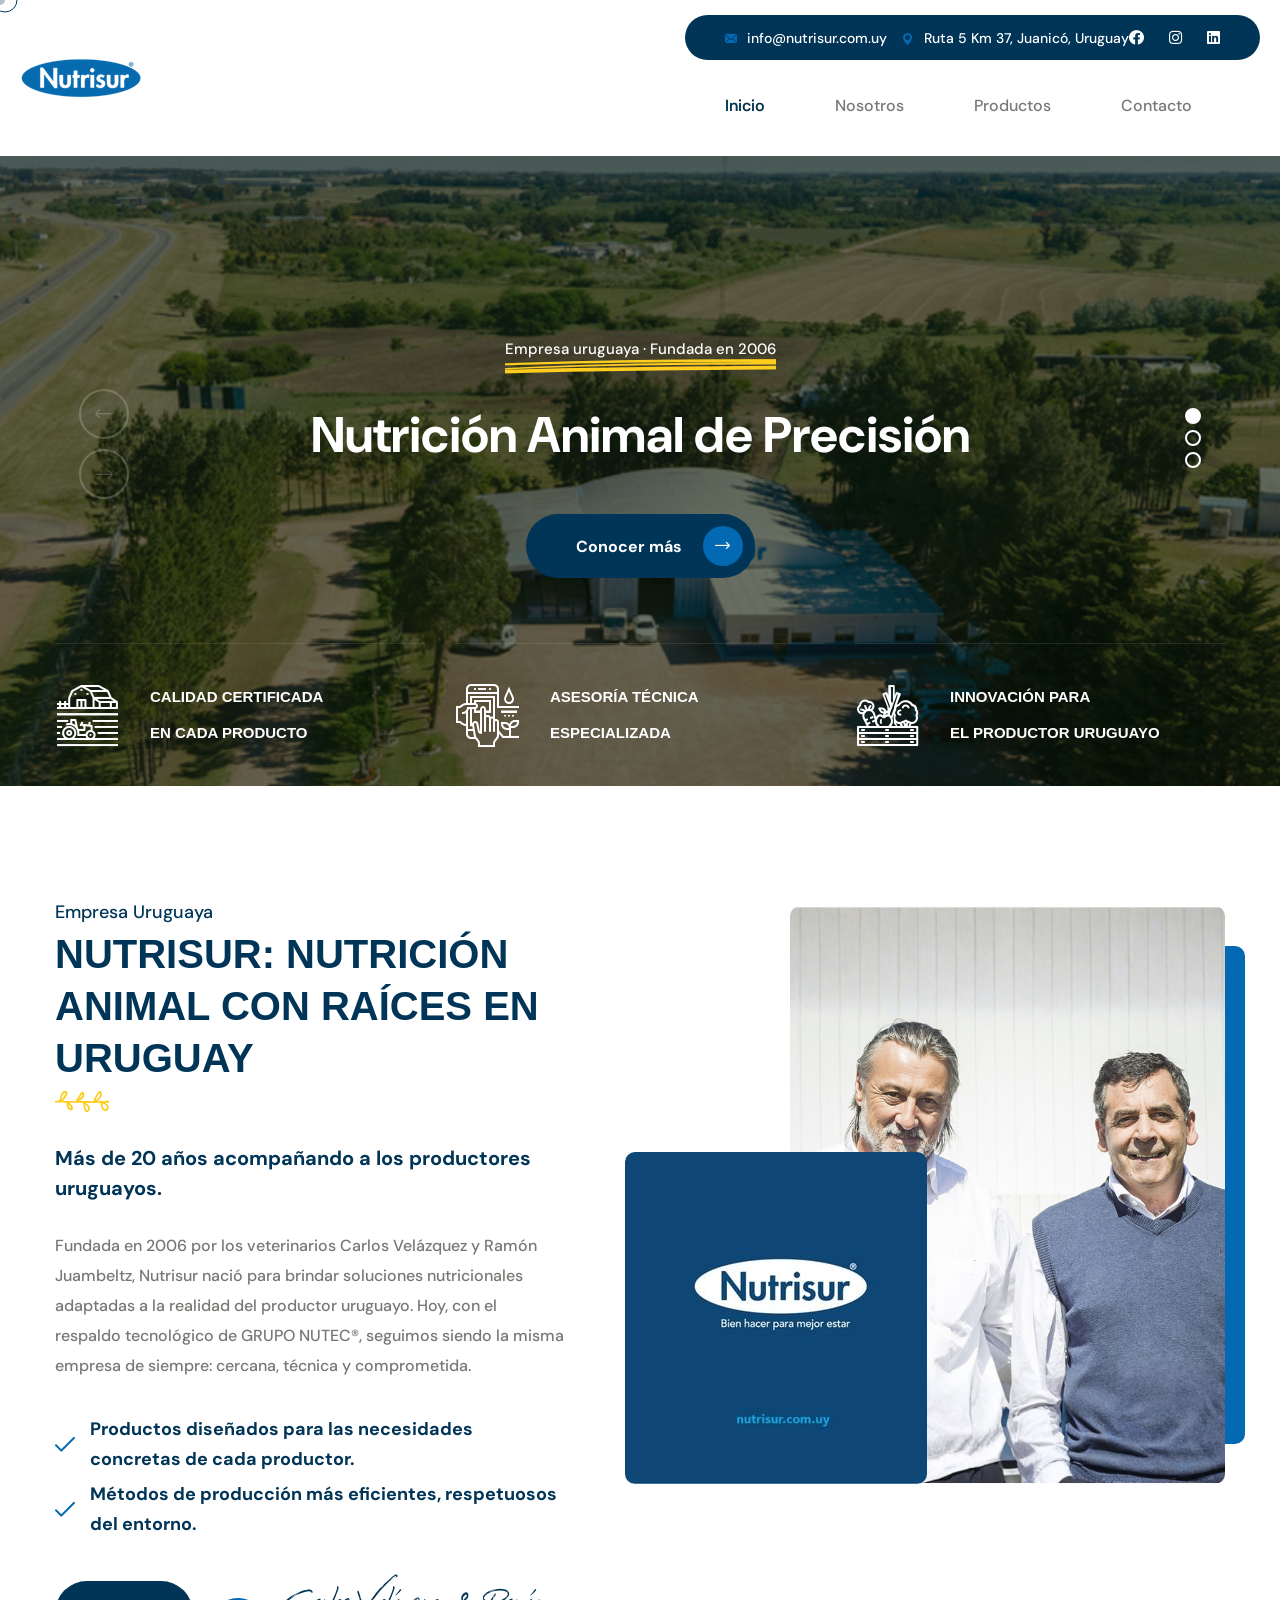
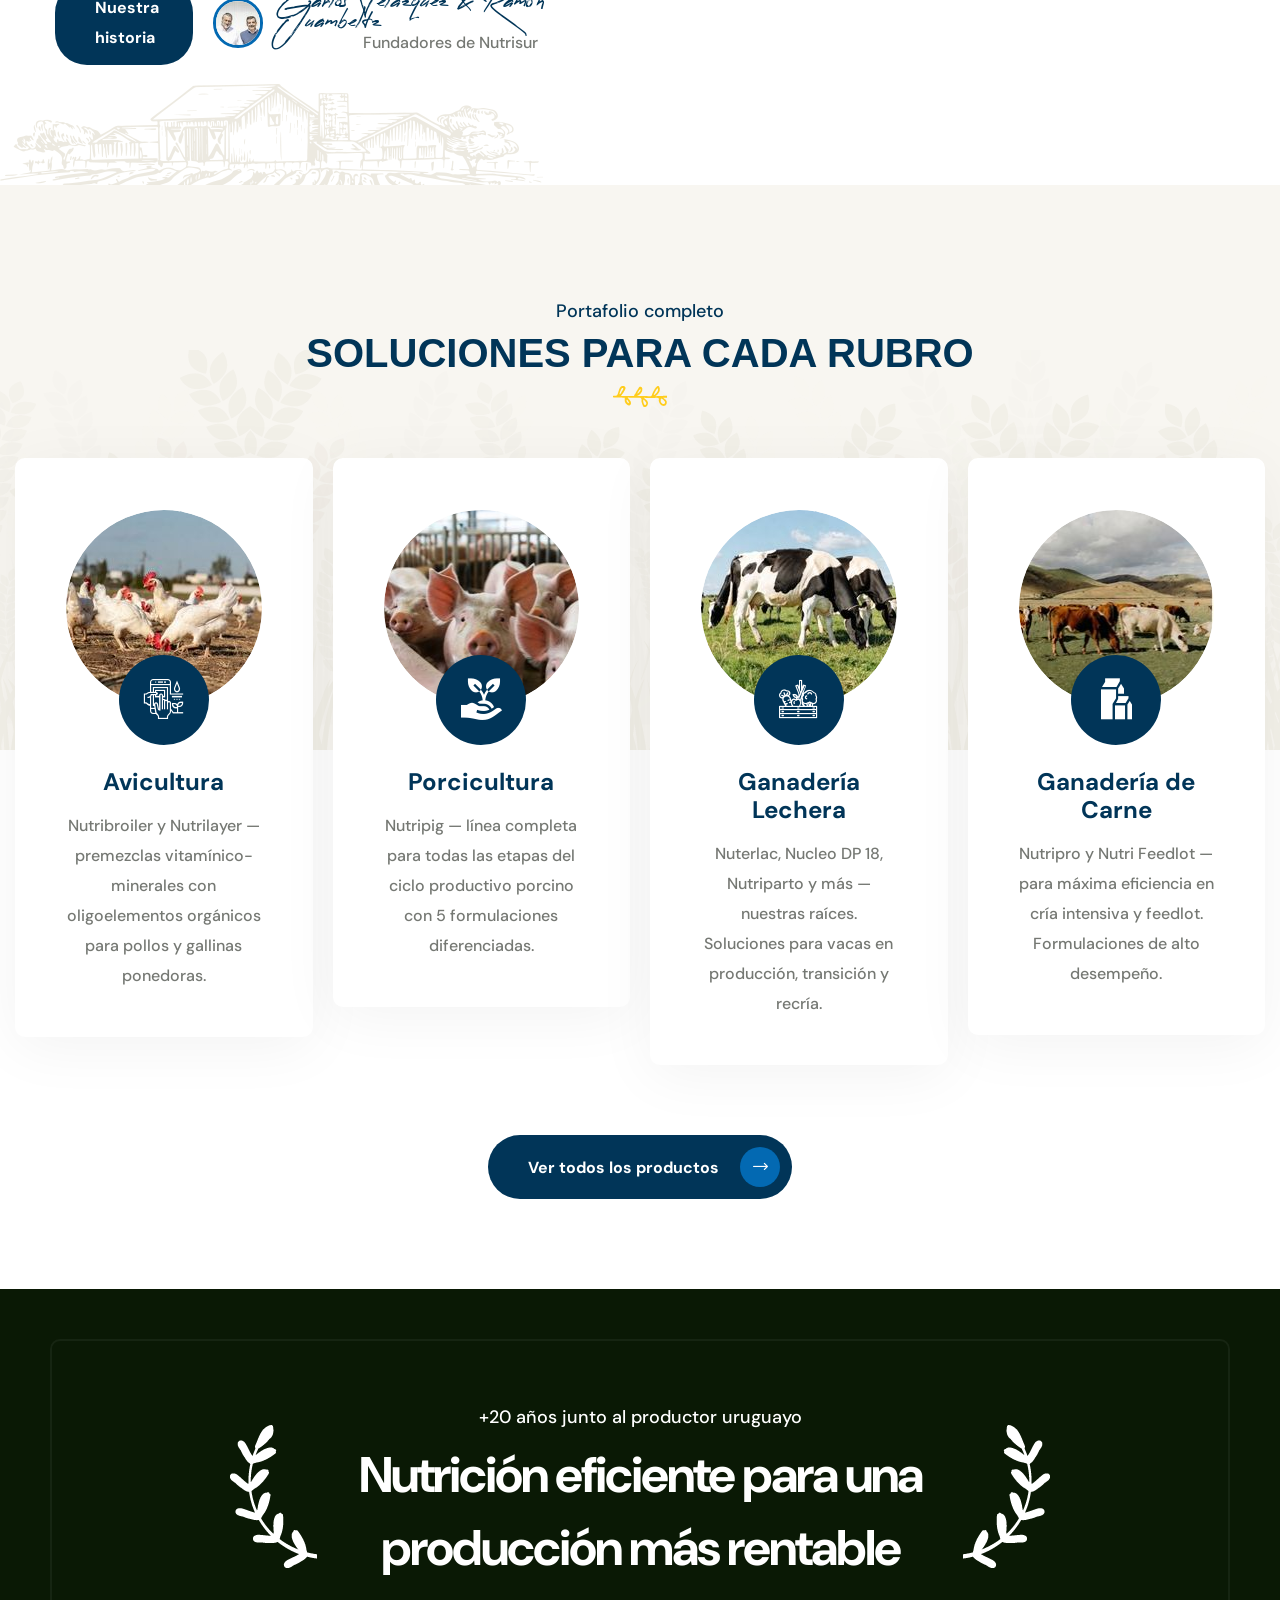
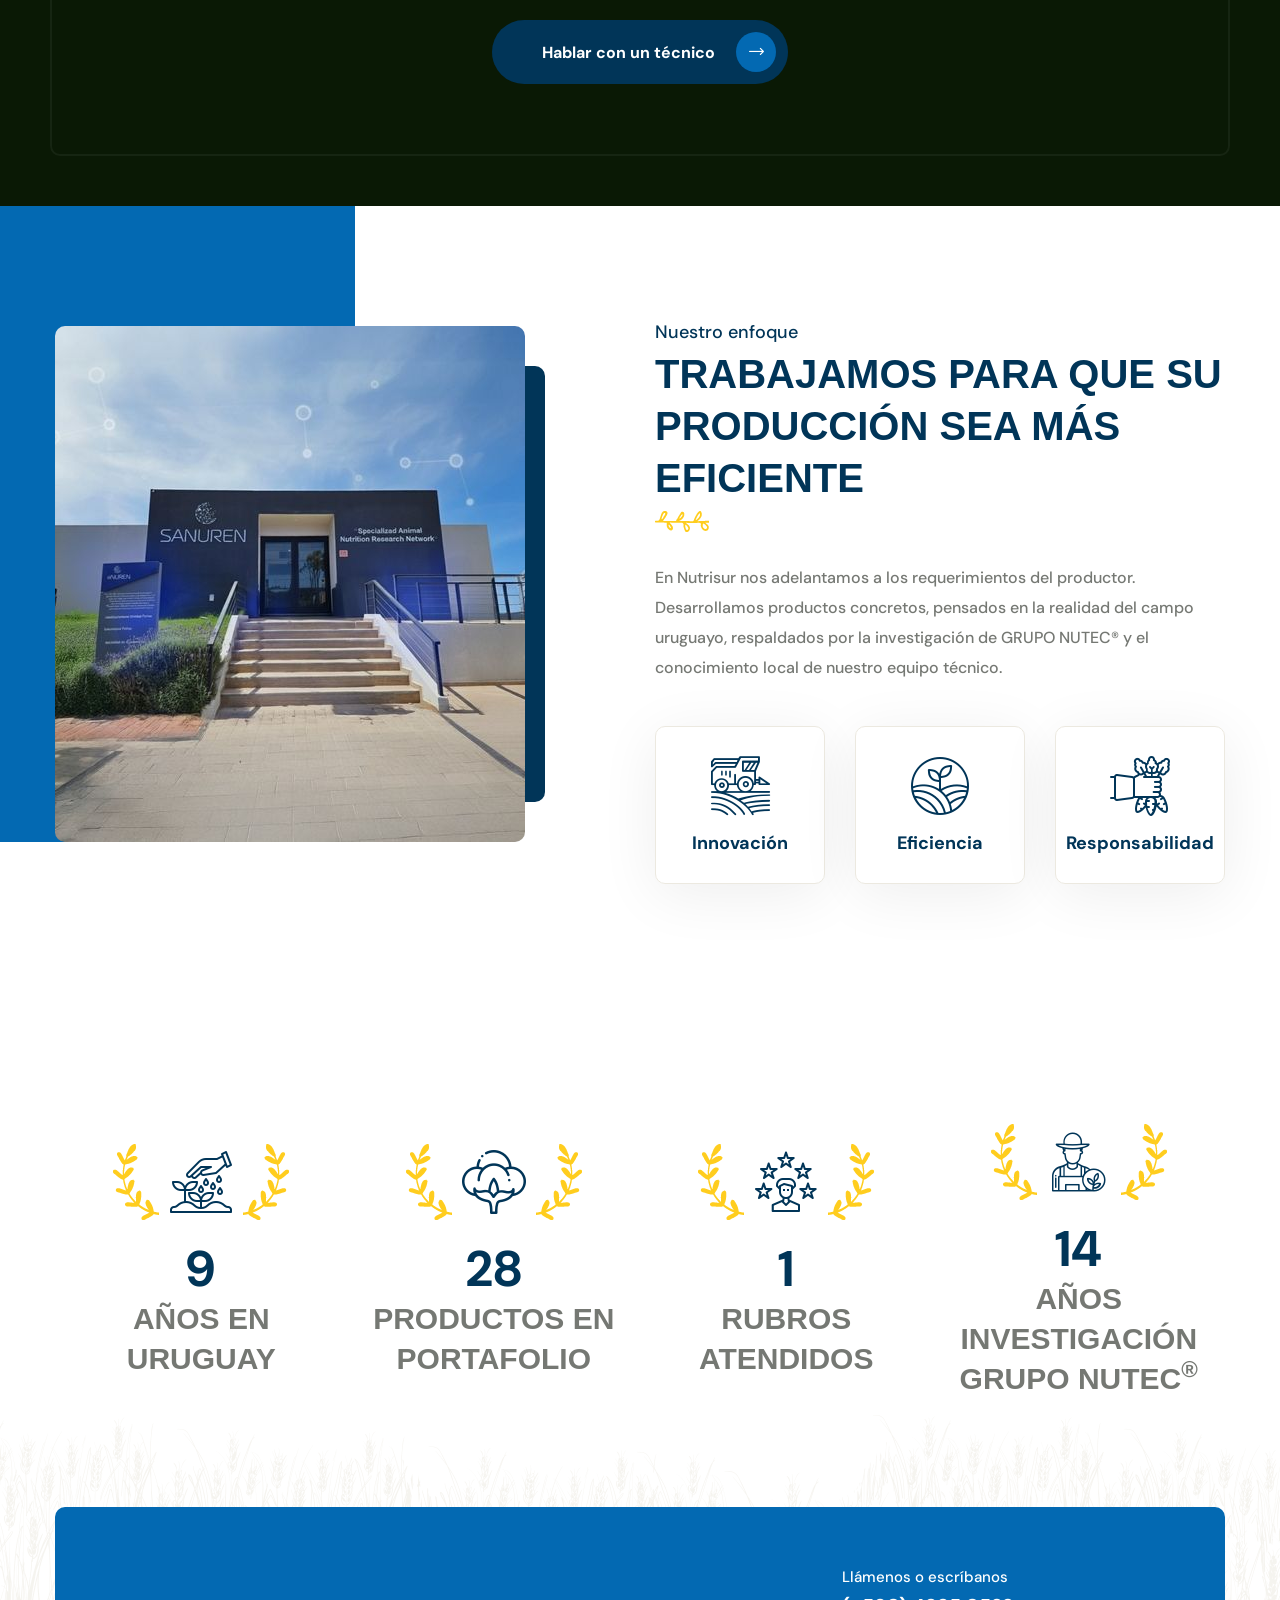
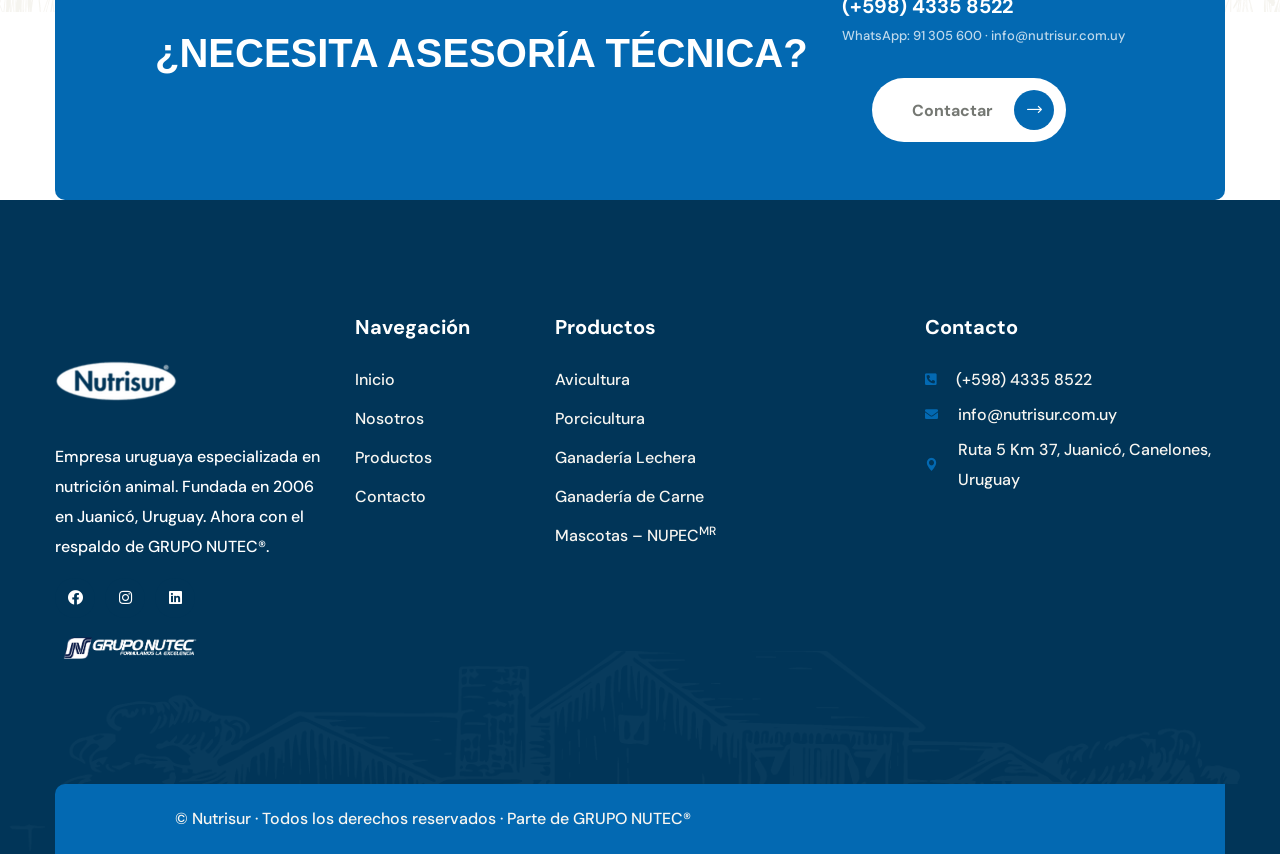
==== commit a1c1c737: "Cambios Euge" ====
--- a/index.html
+++ b/index.html
@@ -117,7 +117,8 @@
                                                             </li>
                                                             <li><a href="productos.html#carne">Ganadería de Carne</a>
                                                             </li>
-                                                            <li><a href="productos.html#mascotas">Mascotas – NUPEC</a>
+                                                            <li><a href="productos.html#mascotas">Mascotas –
+                                                                    NUPEC<sup>MR</sup></a>
                                                             </li>
                                                         </ul>
                                                     </li>
@@ -181,8 +182,8 @@
                             <div class="row">
                                 <div class="col-xl-12">
                                     <div class="main-slider__content">
-                                        <p class="main-slider__sub-title">Empresa 100% uruguaya · Fundada en 2006</p>
-                                        <h2 class="main-slider__title">Nutrición Animal de Precisión.</h2>
+                                        <p class="main-slider__sub-title">Empresa uruguaya · Fundada en 2006</p>
+                                        <h2 class="main-slider__title">Nutrición Animal de Precisión</h2>
                                         <div class="main-slider__btn-box">
                                             <a href="nosotros.html" class="thm-btn main-slider__btn">Conocer más <i
                                                     class="icon-right-arrow"></i></a>
@@ -201,7 +202,7 @@
                                 <div class="col-xl-12">
                                     <div class="main-slider__content">
                                         <p class="main-slider__sub-title">Soluciones para cada rubro productivo</p>
-                                        <h2 class="main-slider__title">Innovación para el Productor.</h2>
+                                        <h2 class="main-slider__title">Innovación para el Productor</h2>
                                         <div class="main-slider__btn-box">
                                             <a href="productos.html" class="thm-btn main-slider__btn">Ver productos <i
                                                     class="icon-right-arrow"></i></a>
@@ -220,8 +221,8 @@
                             <div class="row">
                                 <div class="col-xl-12">
                                     <div class="main-slider__content">
-                                        <p class="main-slider__sub-title">Ahora con el respaldo de Grupo Nutec</p>
-                                        <h2 class="main-slider__title">Tecnología global, raíces uruguayas.</h2>
+                                        <p class="main-slider__sub-title">Ahora con el respaldo de GRUPO NUTEC®</p>
+                                        <h2 class="main-slider__title">Tecnología global, raíces uruguayas</h2>
                                         <div class="main-slider__btn-box">
                                             <a href="nosotros.html" class="thm-btn main-slider__btn">Nuestra historia <i
                                                     class="icon-right-arrow"></i></a>
@@ -287,17 +288,17 @@
                     <div class="col-xl-6">
                         <div class="about-one__left">
                             <div class="section-title text-left">
-                                <span class="section-title__tagline">Empresa 100% Uruguaya</span>
+                                <span class="section-title__tagline">Empresa Uruguaya</span>
                                 <h2 class="section-title__title">Nutrisur: Nutrición Animal con raíces en Uruguay</h2>
                                 <div class="section-title__icon">
                                     <img src="assets/images/icon/section-title-icon-1.png" alt="">
                                 </div>
                             </div>
-                            <p class="about-one__text-1">Más de 18 años acompañando a los productores uruguayos.</p>
+                            <p class="about-one__text-1">Más de 20 años acompañando a los productores uruguayos.</p>
                             <p class="about-one__text-2">
                                 Fundada en 2006 por los veterinarios Carlos Velázquez y Ramón Juambeltz, Nutrisur nació
                                 para brindar soluciones nutricionales adaptadas a la realidad del productor uruguayo.
-                                Hoy, con el respaldo tecnológico de Grupo Nutec, seguimos siendo la misma empresa de
+                                Hoy, con el respaldo tecnológico de GRUPO NUTEC®, seguimos siendo la misma empresa de
                                 siempre: cercana, técnica y comprometida.
                             </p>
                             <ul class="list-unstyled about-one__points">
@@ -373,7 +374,7 @@
                             </div>
                             <div class="services-one__content">
                                 <h3 class="services-one__title"><a href="productos.html#aves">Avicultura</a></h3>
-                                <p class="services-one__text">Nutribroiler y Nutrilayer — premixes vitamínico-minerales
+                                <p class="services-one__text">Nutribroiler y Nutrilayer — premezclas vitamínico-minerales
                                     con oligoelementos orgánicos para pollos y gallinas ponedoras.</p>
                             </div>
                         </div>
@@ -521,7 +522,7 @@
                             data-wow-duration="2500ms">
                             <img src="assets/images/shapes/unbeatable-shape-2.png" alt="" class="float-bob-y">
                         </div>
-                        <p class="unbeatable-one__tagline">+18 años junto al productor uruguayo</p>
+                        <p class="unbeatable-one__tagline">+20 años junto al productor uruguayo</p>
                         <h3 class="unbeatable-one__title">Nutrición eficiente para una<br>producción más rentable</h3>
                         <div class="unbeatable-one__btn-box">
                             <a href="contacto.html" class="thm-btn unbeatable-one__btn">Hablar con un técnico <i
@@ -560,7 +561,7 @@
                             <p class="healthy-food-one__text">
                                 En Nutrisur nos adelantamos a los requerimientos del productor. Desarrollamos productos
                                 concretos, pensados en la realidad del campo uruguayo, respaldados por la investigación
-                                de Grupo Nutec y el conocimiento local de nuestro equipo veterinario.
+                                de GRUPO NUTEC® y el conocimiento local de nuestro equipo técnico.
                             </p>
                             <ul class="list-unstyled healthy-food-one__list">
                                 <li class="healthy-food-one__single">
@@ -808,7 +809,7 @@
                                                 src="assets/images/shapes/counter-one-shape-2.png" alt=""></div>
                                     </div>
                                     <div class="counter-one__content-box count-box">
-                                        <h3 class="count-text" data-stop="18" data-speed="1500">00</h3>
+                                        <h3 class="count-text" data-stop="20" data-speed="1500">00</h3>
                                         <p class="counter-one__text">Años en Uruguay</p>
                                     </div>
                                 </li>
@@ -848,7 +849,7 @@
                                     </div>
                                     <div class="counter-one__content-box count-box">
                                         <h3 class="count-text" data-stop="30" data-speed="1500">00</h3>
-                                        <p class="counter-one__text">Años investigación Grupo Nutec</p>
+                                        <p class="counter-one__text">Años investigación GRUPO NUTEC<sup>®</sup></p>
                                     </div>
                                 </li>
                             </ul>
@@ -1200,9 +1201,9 @@
                                             <img src="assets/images/resources/logo-2.png" alt="">
                                         </a>
                                     </div>
-                                    <p class="footer-widget__about-text">Empresa 100% uruguaya especializada en
+                                    <p class="footer-widget__about-text">Empresa uruguaya especializada en
                                         nutrición animal. Fundada en 2006 en Juanicó, Uruguay. Ahora con el respaldo de
-                                        Grupo Nutec.</p>
+                                        GRUPO NUTEC®.</p>
                                     <div class="site-footer__social" style="margin-top:16px;">
                                         <a href="#"><i class="fab fa-facebook"></i></a>
                                         <a href="#"><i class="fab fa-instagram"></i></a>
@@ -1240,7 +1241,7 @@
                                         <li><a href="productos.html#porcinos">Porcicultura</a></li>
                                         <li><a href="productos.html#bovinos">Ganadería Lechera</a></li>
                                         <li><a href="productos.html#carne">Ganadería de Carne</a></li>
-                                        <li><a href="productos.html#mascotas">Mascotas – NUPEC</a></li>
+                                        <li><a href="productos.html#mascotas">Mascotas – NUPEC<sup>MR</sup></a></li>
                                     </ul>
                                 </div>
                             </div>
@@ -1282,7 +1283,7 @@
                             <div class="site-footer__bottom-inner">
                                 <p class="site-footer__bottom-text">© <span id="footer-year"></span> Nutrisur · Todos
                                     los derechos reservados · Parte de <a href="https://www.gponutec.com"
-                                        target="_blank">Grupo Nutec</a></p>
+                                        target="_blank">GRUPO NUTEC®</a></p>
                                 <div class="site-footer__bottom-scroll">
                                     <a href="#" data-target="html" class="scroll-to-target scroll-to-top"><i
                                             class="icon-up-arrow"></i></a>
